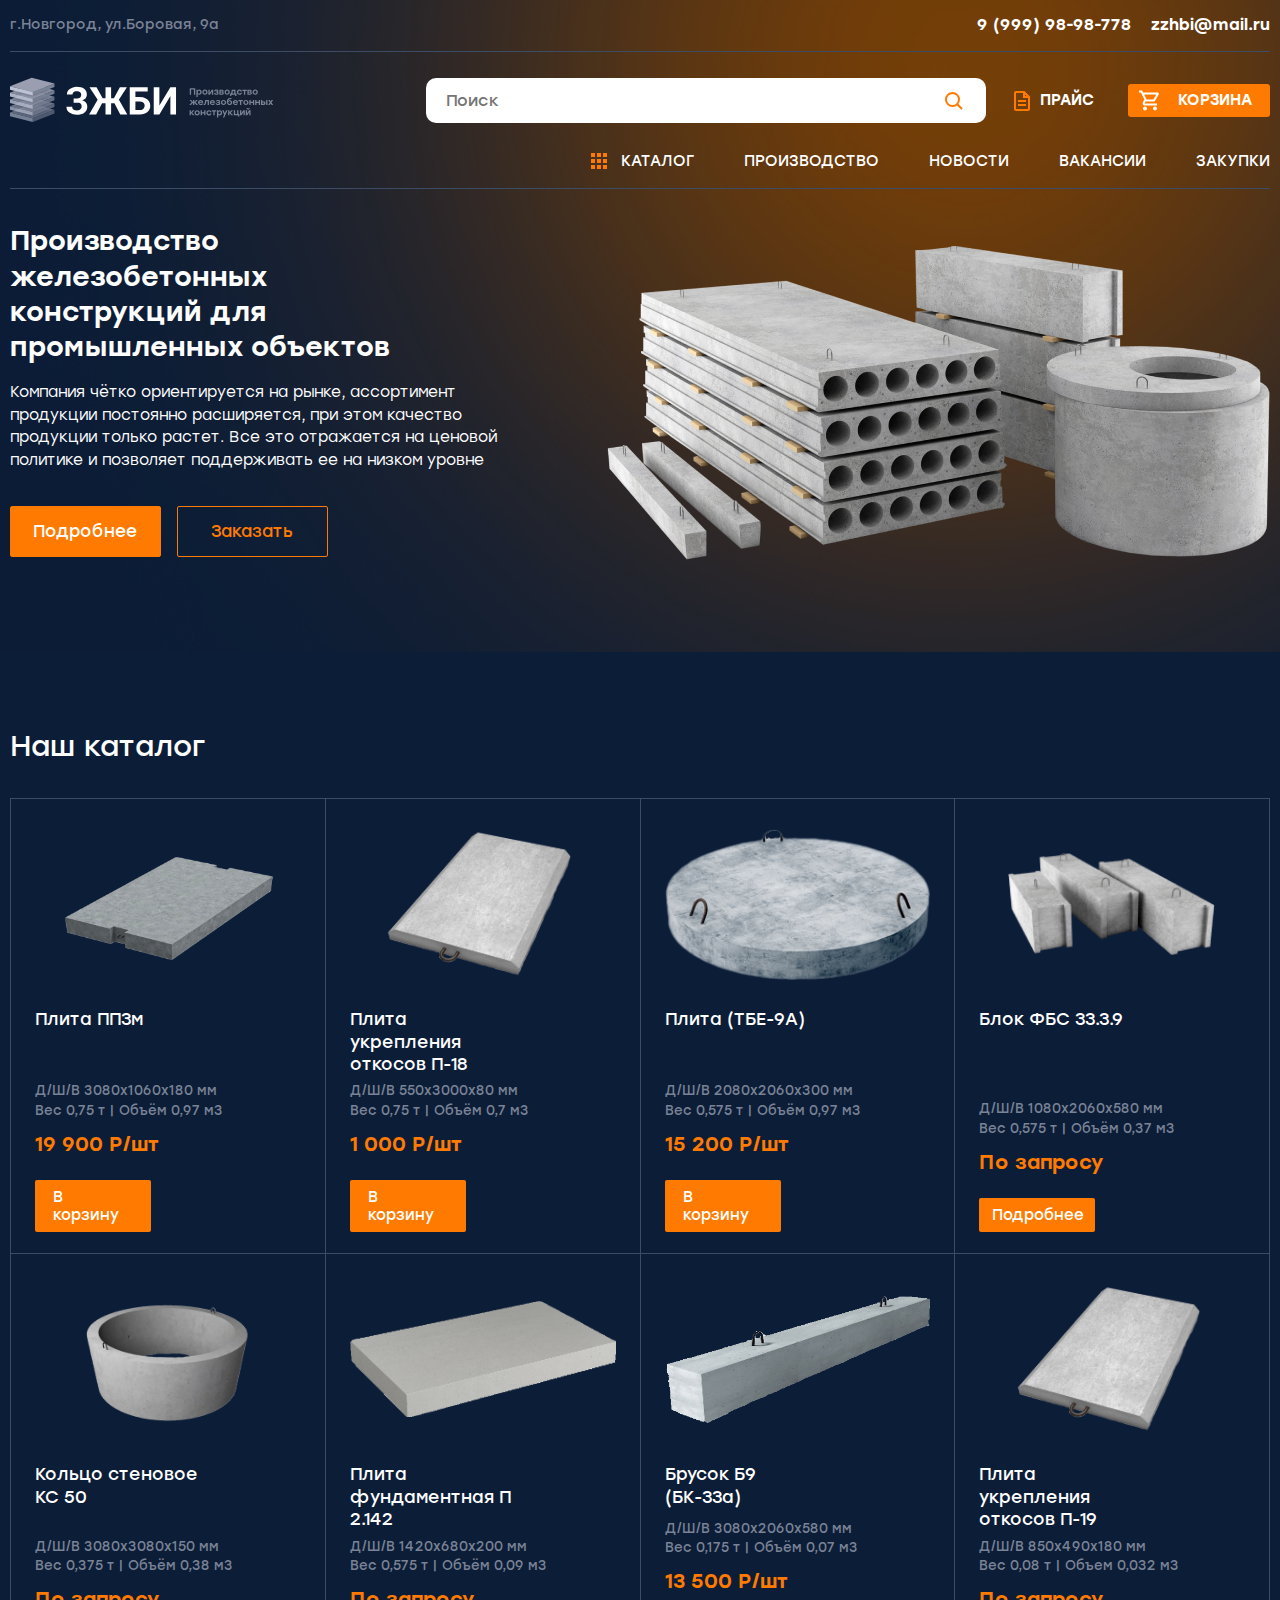
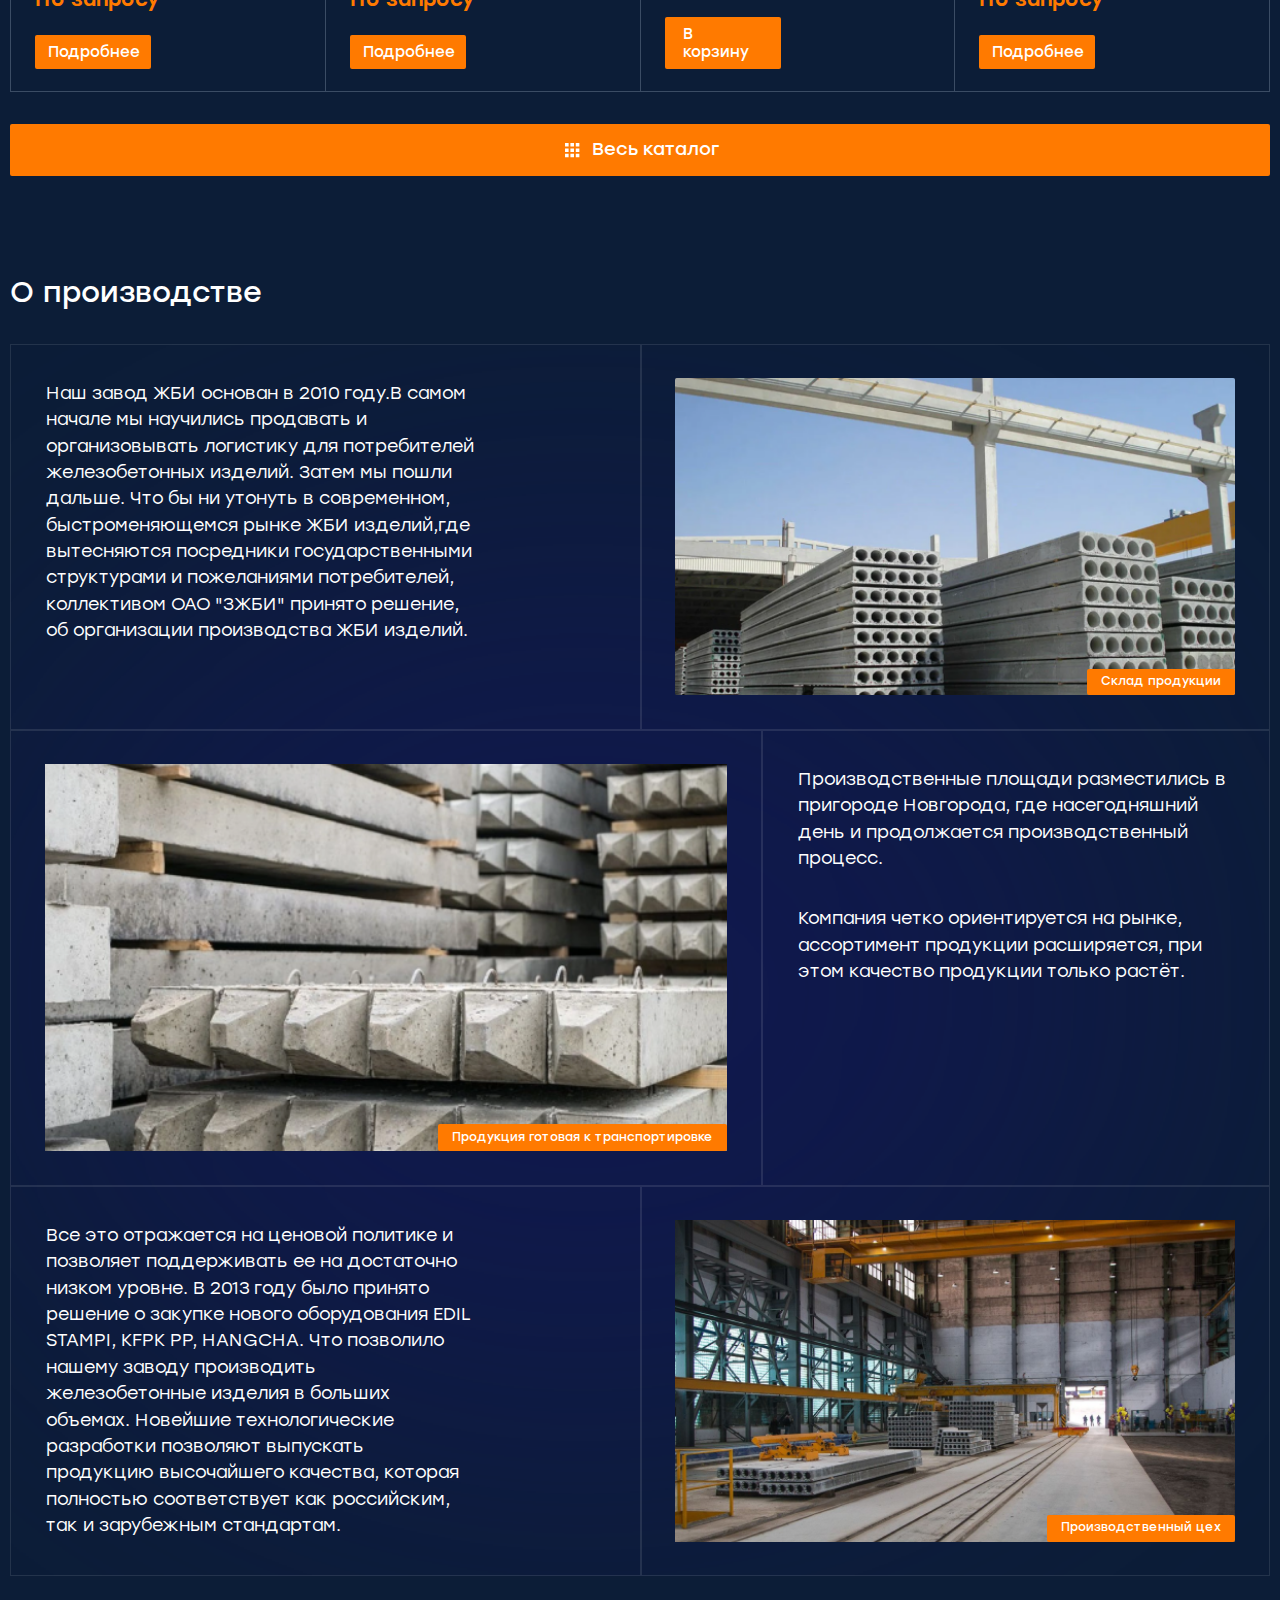
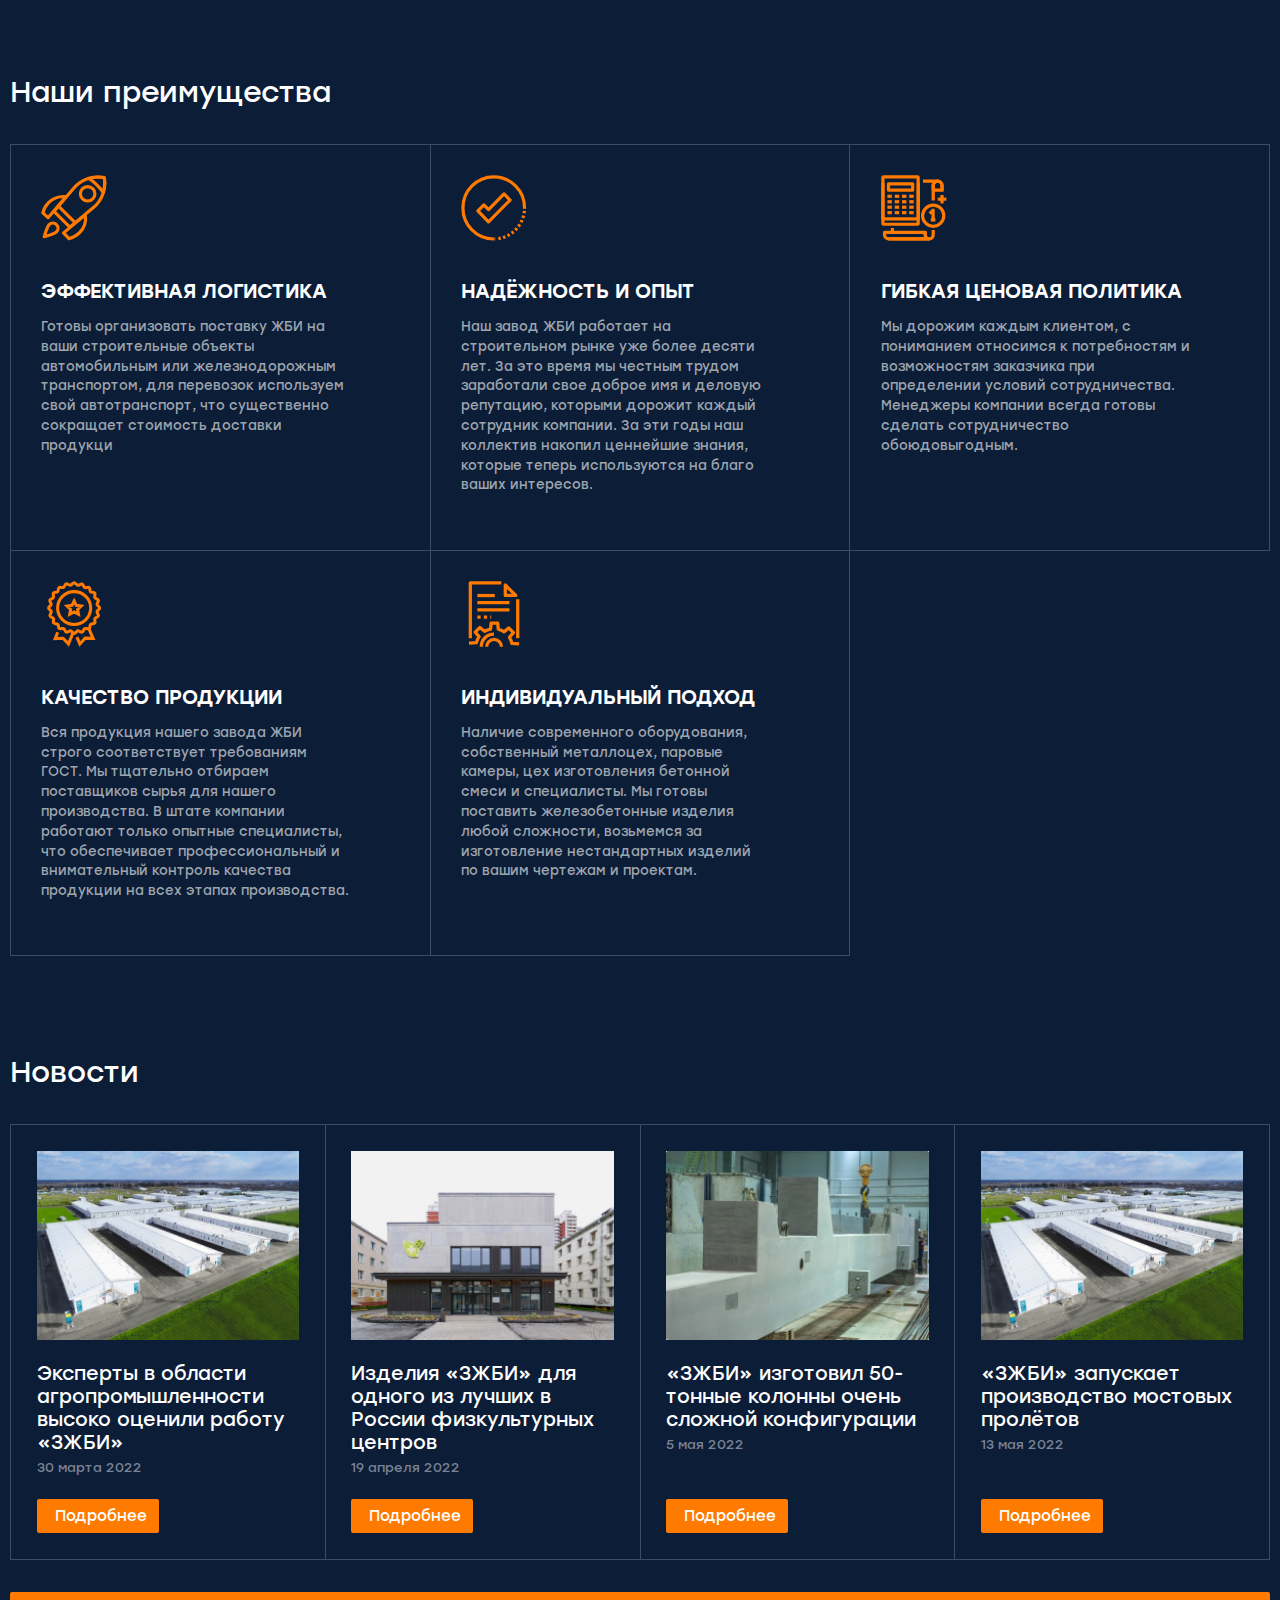
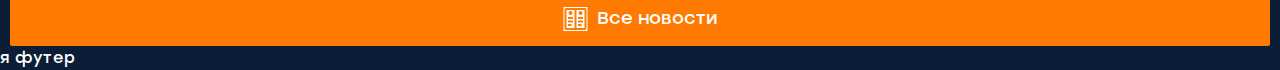
==== index.html @ 07fe4a81 "Add files via upload" ====
<!DOCTYPE html>
<html lang="ru">

<head>
   <meta charset="UTF-8">
   <meta http-equiv="X-UA-Compatible" content="IE=edge">
   <meta name="viewport" content="width=device-width, initial-scale=1.0">
   <title>ЗЖБИ</title>
   <link rel="stylesheet" href="css/style.min.css">
</head>

<body>


   <div class="wrapper">

      <header class="header">
         <div class="header__inner">
            <div class="header__page">
               <div class="container">
                  <div class="header__top">
                     <img class="logo__img-mobile" src="images/logo-mobile.svg" alt="логотип">
                     <p class="header__top-address">
                        г.Новгород, ул.Боровая, 9а
                     </p>
                     <div class="header__top-contacts">
                        <a class="top-contacts__phone" href="tel:99999898778">9 (999) 98-98-778</a>
                        <a class="top-contacts__phone-mobile" href="tel:99999898778">
                           <img class="mobile__phone-img" src="images/icons/phone.svg" alt="иконка мобильного телефона">
                        </a>
                        <a class="top-contacts__mail" href="mailto:zzhbi@mail.ru">zzhbi@mail.ru</a>
                        <a class="top-contacts__mail-mobile" href="mailto:zzhbi@mail.ru">
                           <img class="mobile__mail-img" src="images/icons/mail.svg" alt="иконка эл.почты">
                        </a>
                     </div>
                     <button type="button" class="icon-menu"><span></span></button>
                  </div>
                  <div class="header__body">
                     <div class="header__body-inner">
                        <img class="logo__img" src="images/logo.svg " alt="логотип" data-da=".header__top,1000,first">
                        <div class="header__body-search">
                           <div class="header__body-search-top">
                              <form class="search-header" action="#">
                                 <div class="search-header__box" data-da=".menu__list,500,first">
                                    <input class="search-header__input" type="text" placeholder="Поиск">
                                    <button class="search-header__button" type="submit">
                                       <img class="search-button__img" src="images/icons/search.svg" alt="иконка поиск">
                                    </button>
                                 </div>
                              </form>
                           </div>
                           <div class="header__body-search-bottom">
                              <a class="header__body-price" href="#" data-da=".menu__list,600,first">Прайс</a>
                              <a class="header__basket-btn" href="#" data-da=".menu__list,550,first">Корзина</a>
                           </div>
                        </div>
                     </div>
                  </div>
                  <div class="header__bottom">
                     <nav class="menu">
                        <ul class="menu__list" data-da=".header__top,700,last">
                           <li class="menu__item menu__item-catalog">
                              <img class="menu__link-img" src="images/icons/catalog.svg" alt="">
                              <a class="menu__link menu__link-catalog" href="#">
                                 Каталог
                              </a>
                           </li>
                           <li class="menu__item">
                              <a class="menu__link" href="#">Производство</a>
                           </li>
                           <li class="menu__item">
                              <a class="menu__link" href="#">Новости</a>
                           </li>
                           <li class="menu__item">
                              <a class="menu__link" href="#">Вакансии</a>
                           </li>
                           <li class="menu__item">
                              <a class="menu__link" href="#">Закупки</a>
                           </li>
                        </ul>
                     </nav>
                  </div>
               </div>
            </div>
            <div class="header__content">
               <div class="container">
                  <div class="header__content-inner">
                     <div class="content__block-info">
                        <h1 class="header__title">
                           Производство железобетонных конструкций для промышленных объектов
                        </h1>
                        <p class="header__title-text">
                           Компания чётко ориентируется на рынке, ассортимент продукции постоянно расширяется, при этом
                           качество продукции только растет. Все это отражается на ценовой политике и позволяет
                           поддерживать ее на низком уровне
                        </p>
                        <div class="title__buttons-box">
                           <div class="title__button">
                              <a class="title-button__link title-button__link-detailed" href="#">Подробнее</a>
                           </div>
                           <div class="title__button">
                              <a class="title-button__link title-button__link-book" href="#">Заказать</a>
                           </div>
                        </div>
                     </div>
                     <div class="content__block-images">
                        <img class="content__block-img" src="images/header-title-img.png" alt="изображение плит">
                     </div>
                  </div>
               </div>
            </div>
         </div>
      </header>


      <main class="main">

         <section class="catalog">
            <div class="container">
               <div class="catalog__inner">
                  <div class="section-title__block">
                     <h2 class="section-title ">
                        Наш каталог
                     </h2>
                  </div>
                  <div class="catalog__card-items">
                     <div class="catalog__item-card ">
                        <div class="catalog-card__item ">
                           <a class="catalog-card__picture" href="#">
                              <p class="catalog-card__hover-text">Посмотреть товар</p>
                              <img class="card__images" src="images/card-catalog/8.png" alt="изображение ">
                           </a>
                           <div class="catalog-card__body">
                              <a class="catalog-card__sale-wrapper" href="#">
                                 <h3 class="card__title" href="#">Плита ПП3м</h3>
                                 <div class="card__description">
                                    <div class="card__description-size">
                                       Д/Ш/В 3080х1060х180 мм
                                    </div>
                                    <span class="card__description-weight">Вес 0,75 т |</span>
                                    <span class="card__description-volume">Объём 0,97 м3</span>
                                    <p class="card__price">
                                       19 900 Р/шт
                                    </p>
                                    <p class="card__price-request">
                                       По запросу
                                    </p>
                                 </div>
                              </a>
                              <a class="card__btn" href="#">В корзину</a>
                              <a class="card__btn-request" href="#">Подробнее</a>
                           </div>
                        </div>
                     </div>
                     <div class="catalog__item-card ">
                        <div class="catalog-card__item   ">
                           <a class="catalog-card__picture" href="#">
                              <p class="catalog-card__hover-text">Посмотреть товар</p>
                              <img class="card__images" src="images/card-catalog/7.png" alt="изображение ">
                           </a>
                           <div class="catalog-card__body">
                              <a class="catalog-card__sale-wrapper" href="#">
                                 <h3 class="card__title" href="#">Плита укрепления откосов П-18</h3>
                                 <div class="card__description">
                                    <div class="card__description-size">
                                       Д/Ш/В 550х3000х80 мм
                                    </div>
                                    <span class="card__description-weight">Вес 0,75 т |</span>
                                    <span class="card__description-volume">Объём 0,7 м3</span>
                                    <p class="card__price">
                                       1 000 Р/шт
                                    </p>
                                    <p class="card__price-request">
                                       По запросу
                                    </p>
                                 </div>
                              </a>
                              <a class="card__btn" href="#">В корзину</a>
                              <a class="card__btn-request" href="#">Подробнее</a>
                           </div>
                        </div>
                     </div>
                     <div class="catalog__item-card ">
                        <div class="catalog-card__item ">
                           <a class="catalog-card__picture" href="#">
                              <p class="catalog-card__hover-text">Посмотреть товар</p>
                              <img class="card__images" src="images/card-catalog/6.png" alt="изображение ">
                           </a>
                           <div class="catalog-card__body">
                              <a class="catalog-card__sale-wrapper" href="#">
                                 <h3 class="card__title" href="#">Плита (ТБЕ-9А)</h3>

                                 <div class="card__description">
                                    <div class="card__description-size">
                                       Д/Ш/В 2080х2060х300 мм
                                    </div>
                                    <span class="card__description-weight">Вес 0,575 т |</span>
                                    <span class="card__description-volume">Объём 0,97 м3</span>
                                    <p class="card__price">
                                       15 200 Р/шт
                                    </p>
                                    <p class="card__price-request">
                                       По запросу
                                    </p>
                                 </div>
                              </a>
                              <a class="card__btn" href="#">В корзину</a>
                              <a class="card__btn-request" href="#">Подробнее</a>
                           </div>
                        </div>
                     </div>
                     <div class="catalog__item-card ">
                        <div class="catalog-card__item    card__price-not-available  ">
                           <a class="catalog-card__picture" href="#">
                              <p class="catalog-card__hover-text">Посмотреть товар</p>
                              <img class="card__images" src="images/card-catalog/5.png" alt="изображение ">
                           </a>
                           <div class="catalog-card__body">
                              <a class="catalog-card__sale-wrapper" href="#">
                                 <h3 class="card__title" href="#">Блок ФБС 33.3.9</h3>
                                 <div class="card__description">
                                    <div class="card__description-size">
                                       Д/Ш/В 1080х2060х580 мм
                                    </div>
                                    <span class="card__description-weight">Вес 0,575 т |</span>
                                    <span class="card__description-volume">Объём 0,37 м3</span>
                                    <p class="card__price">
                                       15 200 Р/шт
                                    </p>
                                    <p class="card__price-request">
                                       По запросу
                                    </p>
                                 </div>
                              </a>
                              <a class="card__btn" href="#">В корзину</a>
                              <a class="card__btn-request" href="#">Подробнее</a>
                           </div>
                        </div>
                     </div>
                     <div class="catalog__item-card">
                        <div class="catalog-card__item card__price-not-available ">
                           <a class="catalog-card__picture" href="#">
                              <p class="catalog-card__hover-text">Посмотреть товар</p>
                              <img class="card__images" src="images/card-catalog/4.png" alt="изображение ">
                           </a>
                           <div class="catalog-card__body">
                              <a class="catalog-card__sale-wrapper" href="#">
                                 <h3 class="card__title" href="#">Кольцо стеновое КС 50</h3>
                                 <div class="card__description">
                                    <div class="card__description-size">
                                       Д/Ш/В 3080х3080х150 мм
                                    </div>
                                    <span class="card__description-weight">Вес 0,375 т |</span>
                                    <span class="card__description-volume">Объём 0,38 м3</span>
                                    <p class="card__price">
                                       15 200 Р/шт
                                    </p>
                                    <p class="card__price-request">
                                       По запросу
                                    </p>
                                 </div>
                              </a>
                              <a class="card__btn" href="#">В корзину</a>
                              <a class="card__btn-request" href="#">Подробнее</a>
                           </div>
                        </div>
                     </div>
                     <div class="catalog__item-card ">
                        <div class="catalog-card__item    card__price-not-available  ">
                           <a class="catalog-card__picture" href="#">
                              <p class="catalog-card__hover-text">Посмотреть товар</p>
                              <img class="card__images" src="images/card-catalog/3.png" alt="изображение ">
                           </a>
                           <div class="catalog-card__body">
                              <a class="catalog-card__sale-wrapper" href="#">
                                 <h3 class="card__title" href="#">Плита фундаментная П 2.142</h3>
                                 <div class="card__description">
                                    <div class="card__description-size">
                                       Д/Ш/В 1420x680x200 мм
                                    </div>
                                    <span class="card__description-weight">Вес 0,575 т |</span>
                                    <span class="card__description-volume">Объём 0,09 м3</span>
                                    <p class="card__price">
                                       15 200 Р/шт
                                    </p>
                                    <p class="card__price-request">
                                       По запросу
                                    </p>
                                 </div>
                              </a>
                              <a class="card__btn" href="#">В корзину</a>
                              <a class="card__btn-request" href="#">Подробнее</a>
                           </div>
                        </div>
                     </div>
                     <div class="catalog__item-card ">
                        <div class="catalog-card__item ">
                           <a class="catalog-card__picture" href="#">
                              <p class="catalog-card__hover-text">Посмотреть товар</p>
                              <img class="card__images" src="images/card-catalog/2.png" alt="изображение ">
                           </a>
                           <div class="catalog-card__body">
                              <a class="catalog-card__sale-wrapper" href="#">
                                 <h3 class="card__title" href="#">Брусок Б9 (БК-33а)</h3>

                                 <div class="card__description">
                                    <div class="card__description-size">
                                       Д/Ш/В 3080х2060х580 мм
                                    </div>
                                    <span class="card__description-weight">Вес 0,175 т |</span>
                                    <span class="card__description-volume">Объём 0,07 м3</span>
                                    <p class="card__price">
                                       13 500 Р/шт
                                    </p>
                                    <p class="card__price-request">
                                       По запросу
                                    </p>
                                 </div>
                              </a>
                              <a class="card__btn" href="#">В корзину</a>
                              <a class="card__btn-request" href="#">Подробнее</a>
                           </div>
                        </div>
                     </div>
                     <div class="catalog__item-card ">
                        <div class="catalog-card__item    card__price-not-available  ">
                           <a class="catalog-card__picture" href="#">
                              <p class="catalog-card__hover-text">Посмотреть товар</p>
                              <img class="card__images" src="images/card-catalog/1.png" alt="изображение ">
                           </a>
                           <div class="catalog-card__body">
                              <a class="catalog-card__sale-wrapper" href="#">
                                 <h3 class="card__title" href="#">Плита укрепления откосов П-19</h3>
                                 <div class="card__description">
                                    <div class="card__description-size">
                                       Д/Ш/В 850x490x180 мм
                                    </div>
                                    <span class="card__description-weight">Вес 0,08 т |</span>
                                    <span class="card__description-volume">Объем 0,032 м3</span>
                                    <p class="card__price">
                                       15 200 Р/шт
                                    </p>
                                    <p class="card__price-request">
                                       По запросу
                                    </p>
                                 </div>
                              </a>
                              <a class="card__btn" href="#">В корзину</a>
                              <a class="card__btn-request" href="#">Подробнее</a>
                           </div>
                        </div>
                     </div>
                  </div>
                  <div class="large-button__block catalog-large-button__block">
                     <a class="large-button catalog__large-button " href="#">
                        <svg width="25" height="24" viewBox="0 0 25 24" fill="none" xmlns="http://www.w3.org/2000/svg">
                           <path
                              d="M5.5 5H7.5V7H5.5V5ZM5.5 11H7.5V13H5.5V11ZM5.5 17H7.5V19H5.5V17ZM11.5 5H13.5V7H11.5V5ZM11.5 11H13.5V13H11.5V11ZM11.5 17H13.5V19H11.5V17ZM17.5 5H19.5V7H17.5V5ZM17.5 11H19.5V13H17.5V11ZM17.5 17H19.5V19H17.5V17Z"
                              stroke="white" stroke-width="2" />
                        </svg>
                        Весь каталог
                     </a>
                  </div>
               </div>
            </div>
         </section>

         <section class="production">
            <div class="container">
               <div class="production__inner">
                  <div class="section-title__block">
                     <h2 class="section-title production-title">
                        О производстве
                     </h2>
                  </div>
                  <div class="production__body">
                     <div class="body-production__block">
                        <div class="block-text__inner ">
                           <p class="block-text">
                              Наш завод ЖБИ основан в 2010 году.В самом начале мы научились продавать и организовывать
                              логистику для потребителей железобетонных изделий. Затем мы пошли дальше. Что бы ни
                              утонуть в
                              современном, быстроменяющемся рынке ЖБИ изделий,где вытесняются посредники
                              государственными
                              структурами и пожеланиями потребителей, коллективом ОАО "ЗЖБИ" принято решение, об
                              организации производства ЖБИ изделий.
                           </p>
                        </div>
                        <div class="block-picture__inner">
                           <div class="production__block-picture">
                              <img class="production__block-img " src="images/production/1.png"
                                 alt="изображение завода">
                              <span class="production__description">Склад продукции</span>
                           </div>
                        </div>
                     </div>
                     <div class="body-production__block body-production__block-wide">
                        <div class="block-picture__inner block-picture__inner-wide">
                           <div class="production__block-picture">
                              <img class="production__block-img " src="images/production/2.png"
                                 alt="изображение завода">
                              <span class="production__description">Продукция готовая к транспортировке </span>
                           </div>
                        </div>
                        <div class="block-text__inner block-text__inner-wide">
                           <p class="block-text block-text__wide">
                              Производственные площади разместились в пригороде Новгорода, где насегодняшний день и
                              продолжается производственный процесс.
                           </p>
                           <p class="block-text">
                              Компания четко ориентируется на рынке, ассортимент продукции расширяется, при этом
                              качество продукции только растёт.
                           </p>
                        </div>
                     </div>
                     <div class="body-production__block">
                        <div class="block-text__inner ">
                           <p class="block-text">
                              Все это отражается на ценовой политике и позволяет поддерживать ее на достаточно низком
                              уровне. В 2013 году было принято решение о закупке нового оборудования EDIL STAMPI, KFPK
                              PP, HANGCHA. Что позволило нашему заводу производить железобетонные изделия в больших
                              объемах. Новейшие технологические разработки позволяют выпускать продукцию высочайшего
                              качества, которая полностью соответствует как российским, так и зарубежным стандартам.
                           </p>
                        </div>
                        <div class="block-picture__inner">
                           <div class="production__block-picture">
                              <img class="production__block-img " src="images/production/3.png"
                                 alt="изображение завода">
                              <span class="production__description">Производственный цех</span>
                           </div>
                        </div>
                     </div>
                  </div>
               </div>
            </div>

         </section>

         <section class="benefits">
            <div class="container">
               <div class="benefits__inner">
                  <div class="section-title__block">
                     <h2 class="section-title benefits-title">
                        Наши преимущества
                     </h2>
                  </div>
                  <div class="benefits__items">
                     <div class="benefits__item">
                        <div class="benefits__pictures">
                           <svg width="83" height="82" viewBox="0 0 83 82" fill="none"
                              xmlns="http://www.w3.org/2000/svg">
                              <path
                                 d="M31.3401 26.9076C23.5862 26.1076 15.4632 28.5691 9.55547 34.4768C5.80162 38.1076 3.46316 42.5999 2.35547 47.2768C4.50931 49.246 6.7247 51.2768 8.87855 53.3076L31.3401 26.9076Z"
                                 fill="none" stroke="#FF7A00" stroke-width="4" stroke-linejoin="round" />
                              <path
                                 d="M55.6473 49.7998L28.3242 72.3844C30.6627 74.7844 32.9396 77.1844 35.155 79.5844C39.8934 78.5383 44.4473 76.1998 48.1396 72.5075C54.4165 66.3536 56.9396 57.8613 55.6473 49.7998Z"
                                 fill="none" stroke="#FF7A00" stroke-width="4" stroke-linejoin="round" />
                              <path
                                 d="M16.2617 45.4921L36.2002 65.1844L65.4925 40.9383C77.1233 31.3383 81.9233 16.6306 79.4002 2.9075C65.431 0.384423 50.6002 5.12288 40.8156 16.569L16.2617 45.4921Z"
                                 fill="none" stroke="#FF7A00" stroke-width="4" stroke-linejoin="round" />
                              <path
                                 d="M19.3999 71.0923C16.8769 73.6153 4.07687 77.1846 4.07687 77.1846C3.89225 77.3692 7.6461 64.5692 10.2307 62.0461C12.7538 59.523 16.8769 59.523 19.4615 62.0461C21.923 64.5692 21.923 68.6307 19.3999 71.0923Z"
                                 fill="none" stroke="#FF7A00" stroke-width="4" stroke-linejoin="round" />
                              <path
                                 d="M70.1108 12.0769C73.2493 15.1538 75.957 18.4154 78.2954 21.8C80.1416 15.7077 80.5723 9.18459 79.4031 2.90767C73.0031 1.73844 66.4185 2.10767 60.2031 3.95382C63.6493 6.29229 66.9724 8.99998 70.1108 12.0769Z"
                                 fill="none" stroke="#FF7A00" stroke-width="4" stroke-linejoin="round" />
                              <path
                                 d="M65.0648 29.7384C61.4956 33.2461 55.711 33.2461 52.1418 29.7384C48.5725 26.2307 48.5725 20.5076 52.1418 16.9384C55.711 13.4307 61.4956 13.4307 65.0648 16.9384C68.6341 20.5076 68.6341 26.2307 65.0648 29.7384Z"
                                 fill="none" stroke="#FF7A00" stroke-width="4" stroke-linejoin="round" />
                              <path d="M21.2461 38.292L43.523 60.2612" stroke="#FF7A00" stroke-width="4"
                                 stroke-linejoin="round" />
                           </svg>
                        </div>
                        <div class="benefits__item-title">
                           Эффективная ЛОГИСТИКА
                        </div>
                        <div class="benefits__item-text">
                           Готовы организовать поставку ЖБИ на ваши строительные объекты автомобильным или
                           железнодорожным транспортом, для перевозок используем свой автотранспорт, что существенно
                           сокращает стоимость доставки продукци
                        </div>
                     </div>
                     <div class="benefits__item">
                        <div class="benefits__pictures">
                           <svg width="82" height="82" viewBox="0 0 82 82" fill="none"
                              xmlns="http://www.w3.org/2000/svg">
                              <path
                                 d="M40.6334 79.7807C19.4139 79.7807 2.21875 62.4027 2.21875 41.0002C2.21875 19.5978 19.4139 2.21973 40.6334 2.21973C61.8529 2.21973 79.048 19.5978 79.048 41.0002"
                                 stroke="#FF7A00" stroke-width="4" stroke-linejoin="round" />
                              <path d="M79.0469 41C79.0469 41.4268 79.0469 41.7927 79.0469 42.2195" stroke="#FF7A00"
                                 stroke-width="4" stroke-linejoin="round" />
                              <path d="M78.8645 44.7197C77.0962 63.5612 61.9133 78.4392 43.1328 79.6588"
                                 stroke="#FF7A00" stroke-width="4" stroke-linejoin="round" stroke-dasharray="3 3" />
                              <path d="M41.8523 79.7803C41.4255 79.7803 41.0596 79.7803 40.6328 79.7803"
                                 stroke="#FF7A00" stroke-width="4" stroke-linejoin="round" />
                              <path
                                 d="M61.0009 31.183L53.5009 23.6221L34.1716 43.1343L28.3789 37.2806L20.8789 44.8416L34.1106 58.3782L61.0009 31.183Z"
                                 stroke="#FF7A00" stroke-width="4" stroke-linejoin="round" />
                           </svg>
                        </div>
                        <div class="benefits__item-title">
                           НАДЁЖНОСТЬ И ОПЫТ
                        </div>
                        <div class="benefits__item-text">
                           Наш завод ЖБИ работает на строительном рынке уже более десяти лет. За это время мы честным
                           трудом заработали свое доброе имя и деловую репутацию, которыми дорожит каждый сотрудник
                           компании. За эти годы наш коллектив накопил ценнейшие знания, которые теперь используются на
                           благо ваших интересов.
                        </div>
                     </div>
                     <div class="benefits__item">
                        <div class="benefits__pictures">
                           <svg width="82" height="82" viewBox="0 0 82 82" fill="none"
                              xmlns="http://www.w3.org/2000/svg">
                              <path
                                 d="M64.9375 18.8455V12.9378C64.9375 9.92246 67.399 7.52246 70.4144 7.52246C73.4298 7.52246 75.8913 9.92246 75.8913 12.9378V18.8455H64.9375Z"
                                 stroke="#FF7A00" stroke-width="4" stroke-linejoin="round" />
                              <path
                                 d="M52.0742 7.52246C53.5511 7.52246 67.3358 7.52246 69.7358 7.52246C67.0281 7.83015 64.9358 10.1071 64.9358 12.8763V31.8301"
                                 stroke="#FF7A00" stroke-width="4" stroke-linejoin="round" />
                              <path d="M14 70.3908L14 70.9995L14 65.9995" stroke="#FF7A00" stroke-width="4"
                                 stroke-linejoin="round" />
                              <path
                                 d="M64.9374 68.6299V73.4914V74.4145C64.9374 77.1837 62.8451 79.4607 60.1374 79.7683C58.6605 79.7683 11.8297 79.7683 9.42969 79.7683"
                                 stroke="#FF7A00" stroke-width="4" stroke-linejoin="round" />
                              <path
                                 d="M54.9069 71.6455V74.3532C54.9069 77.1224 56.9992 79.3994 59.7069 79.707C57.3069 79.707 10.4761 79.707 8.99922 79.707C6.29153 79.3994 4.19922 77.1224 4.19922 74.3532V71.6455H54.9069Z"
                                 stroke="#FF7A00" stroke-width="4" stroke-linejoin="round" />
                              <path
                                 d="M64.9375 12.9378C64.9375 9.92246 67.399 7.52246 70.4144 7.52246C73.4298 7.52246 75.8913 9.92246 75.8913 12.9378V20.5071"
                                 stroke="#FF7A00" stroke-width="4" stroke-linejoin="round" />
                              <path d="M54.9062 69.9839V74.3531C54.9062 77.1224 57.3678 79.707 60.0139 79.707"
                                 stroke="#FF7A00" stroke-width="4" stroke-linejoin="round" />
                              <path
                                 d="M46.2305 60.7535C46.2305 61.1228 45.9228 61.4305 45.5535 61.4305H2.90739C2.53816 61.4305 2.23047 61.1228 2.23047 60.7535V2.90739C2.23047 2.53816 2.53816 2.23047 2.90739 2.23047H45.492C45.8612 2.23047 46.1689 2.53816 46.1689 2.90739V60.7535H46.2305Z"
                                 stroke="#FF7A00" stroke-width="4" stroke-linejoin="round" />
                              <path
                                 d="M46.2305 9.98438V54.1075C46.2305 54.4767 45.9228 54.7844 45.5535 54.7844H2.90739C2.53816 54.7844 2.23047 54.4767 2.23047 54.1075V9.98438"
                                 stroke="#FF7A00" stroke-width="4" stroke-linejoin="round" />
                              <path d="M39.3365 11.1533H9.12109V18.7841H39.3365V11.1533Z" stroke="#FF7A00"
                                 stroke-width="4" stroke-linejoin="round" />
                              <path d="M7.83203 26.5381H13.3705" stroke="#FF7A00" stroke-width="4"
                                 stroke-linejoin="round" />
                              <path d="M16.9414 26.5381H22.4799" stroke="#FF7A00" stroke-width="4"
                                 stroke-linejoin="round" />
                              <path d="M25.9844 26.5381H31.5228" stroke="#FF7A00" stroke-width="4"
                                 stroke-linejoin="round" />
                              <path d="M35.0312 26.5381H40.5697" stroke="#FF7A00" stroke-width="4"
                                 stroke-linejoin="round" />
                              <path d="M7.83203 33.3691H13.3705" stroke="#FF7A00" stroke-width="4"
                                 stroke-linejoin="round" />
                              <path d="M16.9414 33.3691H22.4799" stroke="#FF7A00" stroke-width="4"
                                 stroke-linejoin="round" />
                              <path d="M25.9844 33.3691H31.5228" stroke="#FF7A00" stroke-width="4"
                                 stroke-linejoin="round" />
                              <path d="M35.0312 33.3691H40.5697" stroke="#FF7A00" stroke-width="4"
                                 stroke-linejoin="round" />
                              <path d="M7.83203 40.1382H13.3705" stroke="#FF7A00" stroke-width="4"
                                 stroke-linejoin="round" />
                              <path d="M16.9414 40.1382H22.4799" stroke="#FF7A00" stroke-width="4"
                                 stroke-linejoin="round" />
                              <path d="M25.9844 40.1382H31.5228" stroke="#FF7A00" stroke-width="4"
                                 stroke-linejoin="round" />
                              <path d="M35.0312 40.1382H40.5697" stroke="#FF7A00" stroke-width="4"
                                 stroke-linejoin="round" />
                              <path d="M7.83203 46.9688H13.3705" stroke="#FF7A00" stroke-width="4"
                                 stroke-linejoin="round" />
                              <path d="M16.9414 46.9688H22.4799" stroke="#FF7A00" stroke-width="4"
                                 stroke-linejoin="round" />
                              <path d="M25.9844 46.9688H31.5228" stroke="#FF7A00" stroke-width="4"
                                 stroke-linejoin="round" />
                              <path d="M35.0312 46.9688H40.5697" stroke="#FF7A00" stroke-width="4"
                                 stroke-linejoin="round" />
                              <path
                                 d="M78.1061 50.7845C78.1061 58.046 72.1984 63.9537 64.8753 63.9537C57.5522 63.9537 51.6445 58.046 51.6445 50.7845C51.6445 43.5229 57.5522 37.6152 64.8753 37.6152C72.1368 37.5537 78.1061 43.4614 78.1061 50.7845Z"
                                 stroke="#FF7A00" stroke-width="4" stroke-linejoin="round" />
                              <path d="M64.8135 56.0772V43.8926L60.6289 48.2618" stroke="#FF7A00" stroke-width="4"
                                 stroke-linejoin="round" />
                              <path d="M61.9219 56.0156H67.645" stroke="#FF7A00" stroke-width="4"
                                 stroke-linejoin="round" />
                              <path d="M75.8906 24.877V35.4616" stroke="#FF7A00" stroke-width="4"
                                 stroke-linejoin="round" />
                              <path d="M81.2438 30.1689H70.5977" stroke="#FF7A00" stroke-width="4"
                                 stroke-linejoin="round" />
                           </svg>
                        </div>
                        <div class="benefits__item-title">
                           гибкая ценовая политика
                        </div>
                        <div class="benefits__item-text">
                           Мы дорожим каждым клиентом, с пониманием относимся к потребностям и возможностям заказчика
                           при определении условий сотрудничества. Менеджеры компании всегда готовы сделать
                           сотрудничество обоюдовыгодным.
                        </div>
                     </div>
                     <div class="benefits__item">
                        <div class="benefits__pictures">
                           <svg width="71" height="86" viewBox="0 0 71 86" fill="none"
                              xmlns="http://www.w3.org/2000/svg">
                              <path d="M55.0249 62.4971L60.4334 74.9882L50.0671 74.6663L43.1132 82.2639L39.25 73.4429"
                                 stroke="#FF7A00" stroke-width="4" />
                              <path d="M34.0992 67.9054L28.24 82.2637L21.1574 74.7948L10.8555 75.3099L14.1392 67.0684"
                                 stroke="#FF7A00" stroke-width="4" />
                              <path
                                 d="M69 35.3255C69 36.9996 65.9094 38.4161 65.6519 40.0258C65.3943 41.6998 67.9054 43.9534 67.3903 45.5631C66.8752 47.1727 63.4627 47.5591 62.7544 49.04C61.9818 50.5209 63.6559 53.4827 62.6901 54.8348C61.7243 56.1869 58.3761 55.5431 57.1528 56.702C55.9938 57.861 56.6377 61.2092 55.2855 62.175C53.9334 63.1408 50.9716 61.5311 49.4907 62.2393C48.0098 63.012 47.6235 66.3601 46.0138 66.8752C44.4685 67.3903 42.1505 64.9436 40.4765 65.2012C38.8668 65.4587 37.3859 68.4849 35.7118 68.4849C34.0377 68.4849 32.5568 65.3943 30.9472 65.2012C29.2731 64.9436 26.9552 67.3903 25.4099 66.8752C23.8002 66.3601 23.4139 63.012 21.933 62.2393C20.452 61.4667 17.4902 63.1408 16.1381 62.175C14.786 61.2092 15.4298 57.861 14.2709 56.702C13.1119 55.5431 9.76377 56.1869 8.73358 54.8348C7.76777 53.4827 9.37745 50.5209 8.66919 49.04C7.89654 47.5591 4.54841 47.1727 4.03331 45.5631C3.51821 44.0178 6.02931 41.6998 5.77177 40.0258C5.32105 38.4161 2.23047 36.9996 2.23047 35.3255C2.23047 33.6514 5.32105 32.2349 5.5786 30.6252C5.83615 28.9512 3.32505 26.6976 3.84015 25.0879C4.35525 23.4782 7.76777 23.0919 8.47603 21.611C9.24867 20.1301 7.57461 17.1683 8.54042 15.8162C9.50622 14.464 12.8544 15.1079 14.0777 13.9489C15.2367 12.79 14.5928 9.44184 15.9449 8.47603C17.2971 7.51022 20.2589 9.1199 21.7398 8.41164C23.2207 7.63899 23.607 4.29086 25.2167 3.77576C26.762 3.26066 29.0799 5.70738 30.754 5.44983C32.4925 5.32105 33.909 2.23047 35.6474 2.23047C37.3215 2.23047 38.8024 5.32105 40.4121 5.51422C42.0862 5.77177 44.4041 3.32505 45.9494 3.84015C47.5591 4.35525 47.9454 7.70338 49.4263 8.47603C50.9072 9.24867 53.869 7.57461 55.2211 8.54042C56.5733 9.50622 55.9294 12.8544 57.0884 14.0133C58.2473 15.1723 61.5955 14.5284 62.6257 15.8806C63.5915 17.2327 61.9818 20.1945 62.6901 21.6754C63.4627 23.1563 66.8108 23.5426 67.3259 25.1523C67.841 26.6976 65.3299 29.0155 65.5875 30.6896C65.9094 32.2349 69 33.6514 69 35.3255Z"
                                 stroke="#FF7A00" stroke-width="4" />
                              <path
                                 d="M57.2799 35.3257C57.2799 47.173 47.6218 56.7666 35.6458 56.7666C23.6698 56.7666 14.0117 47.173 14.0117 35.3257C14.0117 23.4785 23.6698 13.8848 35.6458 13.8848C47.5575 13.8848 57.2799 23.4785 57.2799 35.3257Z"
                                 stroke="#FF7A00" stroke-width="4" />
                              <path
                                 d="M35.6449 26.1826L38.4779 31.8487L44.8522 32.8145L40.2164 37.2572L41.3109 43.5028L35.6449 40.541L29.9144 43.5028L31.009 37.2572L26.4375 32.8145L32.8118 31.8487L35.6449 26.1826Z"
                                 stroke="#FF7A00" stroke-width="4" />
                           </svg>
                        </div>
                        <div class="benefits__item-title">
                           КАЧЕСТВО ПРОДУКЦИИ
                        </div>
                        <div class="benefits__item-text">
                           Вся продукция нашего завода ЖБИ строго соответствует требованиям ГОСТ. Мы тщательно отбираем
                           поставщиков сырья для нашего производства. В штате компании работают только опытные
                           специалисты, что обеспечивает профессиональный и внимательный контроль качества продукции на
                           всех этапах производства.
                        </div>
                     </div>
                     <div class="benefits__item">
                        <div class="benefits__pictures">
                           <svg width="64" height="81" viewBox="0 0 64 81" fill="none"
                              xmlns="http://www.w3.org/2000/svg">
                              <path
                                 d="M62.9096 77.4306L53.925 76.8152C53.4327 74.1075 52.4481 71.6459 51.0327 69.369L55.8942 63.6459L50.1096 57.8613L44.5096 62.5998C42.2942 61.1229 39.8327 60.0152 37.1865 59.3998L36.5712 51.8921H28.3865L27.7712 59.1536C25.0635 59.6459 22.6019 60.6306 20.325 62.0459L14.6019 57.1844L8.81731 62.969L13.5558 68.569C12.0788 70.7229 10.9712 73.1844 10.3558 75.8306L1.125 76.4459"
                                 stroke="#FF7A00" stroke-width="4" stroke-linejoin="round" />
                              <path d="M16.2617 80.9999C16.2617 72.323 23.2771 65.3076 31.954 65.3076" stroke="#FF7A00"
                                 stroke-width="4" stroke-linejoin="round" />
                              <path
                                 d="M22.9102 80.9998C22.9102 75.9536 26.9717 71.8921 32.0179 71.8921C37.064 71.8921 41.1255 75.9536 41.1255 80.9998"
                                 stroke="#FF7A00" stroke-width="4" stroke-linejoin="round" />
                              <path d="M61.1836 70.415V40.1381V22.4766" stroke="#FF7A00" stroke-width="4"
                                 stroke-linejoin="round" />
                              <path d="M40.939 2.23047H2.78516V19.3997V40.1382V70.4151" stroke="#FF7A00"
                                 stroke-width="4" stroke-linejoin="round" />
                              <path d="M45.8633 17.8H58.7864L45.8633 4.93848V17.8Z" stroke="#FF7A00" stroke-width="4"
                                 stroke-linejoin="round" />
                              <path d="M11.4648 17.9229H32.9418" stroke="#FF7A00" stroke-width="4"
                                 stroke-linejoin="round" />
                              <path d="M11.4648 44.4458H28.511" stroke="#FF7A00" stroke-width="4"
                                 stroke-linejoin="round" stroke-dasharray="4 4" />
                              <path d="M11.4648 26.7842H50.9725" stroke="#FF7A00" stroke-width="4"
                                 stroke-linejoin="round" />
                              <path d="M11.4648 35.6455H50.9725" stroke="#FF7A00" stroke-width="4"
                                 stroke-linejoin="round" />
                           </svg>
                        </div>
                        <div class="benefits__item-title">
                           ИНДИВИДУАЛЬНЫЙ подход
                        </div>
                        <div class="benefits__item-text">
                           Наличие современного оборудования, собственный металлоцех, паровые камеры, цех изготовления
                           бетонной смеси и специалисты. Мы готовы поставить железобетонные изделия любой сложности,
                           возьмемся за изготовление нестандартных изделий по вашим чертежам и проектам.
                        </div>
                     </div>
                  </div>
               </div>
            </div>
         </section>

         <section class="news">
            <div class="container">

               <div class="section-title__block">
                  <h2 class="section-title ">
                     Новости
                  </h2>
               </div>
               <div class="news__inner">
                  <div class="news__items mobile-overflow ">
                     <div class="news__item">
                        <div class="news__picture">
                           <img class="news__images" src="images/news/1.jpg" alt="изображение завода с высоты">
                        </div>
                        <div class="news__info">
                           <p class="news__text">
                              Эксперты в области агропромышленности высоко оценили работу «ЗЖБИ»
                           </p>
                           <p class="news__date">30 марта 2022</p>
                        </div>
                        <a class="news__btn" href="#">Подробнее</a>
                     </div>
                     <div class="news__item">
                        <div class="news__picture">
                           <img class="news__images" src="images/news/2.jpg" alt="изображение завода с высоты">
                        </div>
                        <div class="news__info">
                           <p class="news__text">
                              Изделия «ЗЖБИ» для одного из лучших в России физкультурных центров
                           </p>
                           <p class="news__date">19 апреля 2022</p>
                        </div>
                        <a class="news__btn" href="#">Подробнее</a>
                     </div>
                     <div class="news__item">
                        <div class="news__picture">
                           <img class="news__images" src="images/news/3.jpg" alt="изображение завода с высоты">
                        </div>
                        <div class="news__info">
                           <p class="news__text">
                              «ЗЖБИ» изготовил 50-тонные колонны очень сложной конфигурации
                           </p>
                           <p class="news__date">5 мая 2022</p>
                        </div>
                        <a class="news__btn" href="#">Подробнее</a>
                     </div>
                     <div class="news__item">
                        <div class="news__picture">
                           <img class="news__images" src="images/news/1.jpg" alt="изображение завода с высоты">
                        </div>
                        <div class="news__info">
                           <p class="news__text">
                              «ЗЖБИ» запускает производство мостовых пролётов
                           </p>
                           <p class="news__date">13 мая 2022</p>
                        </div>
                        <a class="news__btn" href="#">Подробнее</a>
                     </div>
                  </div>
               </div>
               <div class="large-button__block news-large-button__block">
                  <a class="large-button news__large-button " href="#">
                     <svg width="25" height="24" viewBox="0 0 25 24" fill="none" xmlns="http://www.w3.org/2000/svg">
                        <rect width="24" height="24" transform="translate(0.5)" fill="white" />
                        <path
                           d="M12.5 22H21.5C22.0523 22 22.5 21.5523 22.5 21V3C22.5 2.44772 22.0523 2 21.5 2H12.5M12.5 22H3.5C2.94772 22 2.5 21.5523 2.5 21V3C2.5 2.44772 2.94772 2 3.5 2H12.5M12.5 22V2M15 11H20M15 14.5H20M15 18H18.5M5 11H10M5 14.5H10M5 18H8.5M18.5 6C18.5 6.55228 18.0523 7 17.5 7C16.9477 7 16.5 6.55228 16.5 6C16.5 5.44772 16.9477 5 17.5 5C18.0523 5 18.5 5.44772 18.5 6ZM8.5 6C8.5 6.55228 8.05228 7 7.5 7C6.94772 7 6.5 6.55228 6.5 6C6.5 5.44772 6.94772 5 7.5 5C8.05228 5 8.5 5.44772 8.5 6Z"
                           stroke="#FF7A00" stroke-width="2" />
                     </svg>
                     Все новости
                  </a>
               </div>
            </div>
         </section>




      </main>


      <footer class="footer">я футер</footer>









   </div>










   <script src="https://ajax.googleapis.com/ajax/libs/jquery/3.4.1/jquery.min.js"></script>
   <script src="js/main.min.js"></script>
</body>

</html>
---- css/style.min.css ----
html{-webkit-box-sizing:border-box;box-sizing:border-box;height:100%}*,*::after,*::before{-webkit-box-sizing:inherit;box-sizing:inherit}ul[class],ol[class]{padding:0}body,h1,h2,h3,h4,h5,h6,p,ul[class],ol[class],li,figure,figcaption,blockquote,dl,dd{margin:0}ul[class]{list-style:none}img{max-width:100%;display:block}input,button,textarea,select{font:inherit}a{text-decoration:none}@font-face{font-family:'Stolzl';src:url("../fonts/Stolzl-Light.eot");src:local("Stolzl Light"),local("Stolzl-Light"),url("../fonts/Stolzl-Light.eot?#iefix") format("embedded-opentype"),url("../fonts/Stolzl-Light.woff2") format("woff2"),url("../fonts/Stolzl-Light.woff") format("woff"),url("../fonts/Stolzl-Light.ttf") format("truetype");font-weight:300;font-style:normal}@font-face{font-family:'Stolzl';src:url("../fonts/Stolzl-Thin.eot");src:local("Stolzl Thin"),local("Stolzl-Thin"),url("../fonts/Stolzl-Thin.eot?#iefix") format("embedded-opentype"),url("../fonts/Stolzl-Thin.woff2") format("woff2"),url("../fonts/Stolzl-Thin.woff") format("woff"),url("../fonts/Stolzl-Thin.ttf") format("truetype");font-weight:100;font-style:normal}@font-face{font-family:'Stolzl Book';src:url("../fonts/Stolzl-Book.eot");src:local("Stolzl Book"),local("Stolzl-Book"),url("../fonts/Stolzl-Book.eot?#iefix") format("embedded-opentype"),url("../fonts/Stolzl-Book.woff2") format("woff2"),url("../fonts/Stolzl-Book.woff") format("woff"),url("../fonts/Stolzl-Book.ttf") format("truetype");font-weight:normal;font-style:normal}@font-face{font-family:'Stolzl';src:url("../fonts/Stolzl-Regular.eot");src:local("Stolzl Regular"),local("Stolzl-Regular"),url("../fonts/Stolzl-Regular.eot?#iefix") format("embedded-opentype"),url("../fonts/Stolzl-Regular.woff2") format("woff2"),url("../fonts/Stolzl-Regular.woff") format("woff"),url("../fonts/Stolzl-Regular.ttf") format("truetype");font-weight:normal;font-style:normal}@font-face{font-family:'Stolzl';src:url("../fonts/Stolzl-Bold.eot");src:local("Stolzl Bold"),local("Stolzl-Bold"),url("../fonts/Stolzl-Bold.eot?#iefix") format("embedded-opentype"),url("../fonts/Stolzl-Bold.woff2") format("woff2"),url("../fonts/Stolzl-Bold.woff") format("woff"),url("../fonts/Stolzl-Bold.ttf") format("truetype");font-weight:bold;font-style:normal}@font-face{font-family:'Stolzl';src:url("../fonts/Stolzl-Medium.eot");src:local("Stolzl Medium"),local("Stolzl-Medium"),url("../fonts/Stolzl-Medium.eot?#iefix") format("embedded-opentype"),url("../fonts/Stolzl-Medium.woff2") format("woff2"),url("../fonts/Stolzl-Medium.woff") format("woff"),url("../fonts/Stolzl-Medium.ttf") format("truetype");font-weight:500;font-style:normal}.slick-slider{position:relative;display:block;-webkit-box-sizing:border-box;box-sizing:border-box;-webkit-touch-callout:none;-webkit-user-select:none;-moz-user-select:none;-ms-user-select:none;user-select:none;-ms-touch-action:pan-y;touch-action:pan-y;-webkit-tap-highlight-color:transparent}.slick-list{position:relative;overflow:hidden;display:block;margin:0;padding:0}.slick-list:focus{outline:none}.slick-list.dragging{cursor:pointer;cursor:hand}.slick-slider .slick-track,.slick-slider .slick-list{-webkit-transform:translate3d(0, 0, 0);-ms-transform:translate3d(0, 0, 0);transform:translate3d(0, 0, 0)}.slick-track{position:relative;left:0;top:0;display:block;margin-left:auto;margin-right:auto}.slick-track:before,.slick-track:after{content:"";display:table}.slick-track:after{clear:both}.slick-loading .slick-track{visibility:hidden}.slick-slide{float:left;height:100%;min-height:1px;display:none}[dir="rtl"] .slick-slide{float:right}.slick-slide img{display:block}.slick-slide.slick-loading img{display:none}.slick-slide.dragging img{pointer-events:none}.slick-initialized .slick-slide{display:block}.slick-loading .slick-slide{visibility:hidden}.slick-vertical .slick-slide{display:block;height:auto;border:1px solid transparent}.slick-arrow.slick-hidden{display:none}.icon-menu{display:none;margin:0;padding:0;border:none;background-color:transparent;position:relative;-webkit-box-flex:0;-ms-flex:0 0 30px;flex:0 0 30px;height:20px;cursor:pointer;z-index:5;width:30px;margin-right:10px}.icon-menu span,.icon-menu::before,.icon-menu::after{-webkit-transition:all 0.3s ease 0s;-o-transition:all 0.3s ease 0s;transition:all 0.3s ease 0s;left:0px;position:absolute;width:100%;height:3px;border-radius:1px;background-color:#FF7A00}.icon-menu::before,.icon-menu::after{content:""}.icon-menu::before{top:0px}.icon-menu::after{bottom:0px}.icon-menu span{top:50%;-webkit-transform:scale(1) translate(0px, -50%);-ms-transform:scale(1) translate(0px, -50%);transform:scale(1) translate(0px, -50%)}.icon-menu.menu-open span{-webkit-transform:scale(0) translate(0px, -50%);-ms-transform:scale(0) translate(0px, -50%);transform:scale(0) translate(0px, -50%)}.menu-open.icon-menu::before{top:50%;-webkit-transform:rotate(-45deg) translate(0px, -50%);-ms-transform:rotate(-45deg) translate(0px, -50%);transform:rotate(-45deg) translate(0px, -50%)}.menu-open.icon-menu::after{bottom:45%;-webkit-transform:rotate(45deg) translate(0px, 50%);-ms-transform:rotate(45deg) translate(0px, 50%);transform:rotate(45deg) translate(0px, 50%)}.header{background-color:#0C1D37;background-image:url("../images/header-bg.png");background-repeat:no-repeat;background-size:cover;background-position:center;background-position-x:50%;margin-bottom:100px}.header__top{display:-webkit-box;display:-ms-flexbox;display:flex;-webkit-box-pack:justify;-ms-flex-pack:justify;justify-content:space-between;-webkit-box-align:center;-ms-flex-align:center;align-items:center;margin-top:13px;margin-bottom:25px;padding-bottom:14px;border-bottom:1px solid #3B4C64}.header__top-address{font-size:14px;line-height:1.17;color:#7A8396}.top-contacts__phone,.top-contacts__mail{font-family:"Stolzl",sans-serif;font-size:16px;line-height:1.13;color:#fff;font-weight:500;-webkit-transition:all 0.3s;-o-transition:all 0.3s;transition:all 0.3s}.top-contacts__mail{margin-left:15px}.top-contacts__phone-mobile,.top-contacts__mail-mobile{display:none}.top-contacts__phone:hover,.top-contacts__mail:hover{color:#FF7A00;-webkit-transition:all 0.3s;-o-transition:all 0.3s;transition:all 0.3s}.header__body{margin-bottom:25px}.header__body-inner{display:-webkit-box;display:-ms-flexbox;display:flex;-webkit-box-pack:justify;-ms-flex-pack:justify;justify-content:space-between;-webkit-box-align:center;-ms-flex-align:center;align-items:center}.logo__img-mobile{display:none}.header__body-search{display:-webkit-box;display:-ms-flexbox;display:flex}.search-header__box{display:-webkit-box;display:-ms-flexbox;display:flex;-webkit-box-align:center;-ms-flex-align:center;align-items:center;-webkit-box-pack:start;-ms-flex-pack:start;justify-content:flex-start;position:relative;width:600px;margin-left:15px}.search-header__input{border:none;padding:0;outline:none;width:100%;border-radius:10px;padding:9px 20px;font-size:18px}.search-header__input::-webkit-input-placeholder{font-size:16px}.search-header__input::-moz-placeholder{font-size:16px}.search-header__input:-ms-input-placeholder{font-size:16px}.search-header__input::-ms-input-placeholder{font-size:16px}.search-header__input::placeholder{font-size:16px}.search-header__button{display:-webkit-box;display:-ms-flexbox;display:flex;-webkit-box-align:center;-ms-flex-align:center;align-items:center;-webkit-box-pack:center;-ms-flex-pack:center;justify-content:center;margin:0;padding:0;border:none;background-color:#fff;cursor:pointer;padding:9px 20px;border-top-right-radius:10px;border-bottom-right-radius:10px;position:absolute;right:0}.header__body-search-bottom{display:-webkit-box;display:-ms-flexbox;display:flex;-webkit-box-align:center;-ms-flex-align:center;align-items:center}.header__body-price{position:relative;margin-left:80px;-webkit-transition:all 0.3s;-o-transition:all 0.3s;transition:all 0.3s}.header__body-price::before{position:absolute;content:url("../images/icons/price.svg");left:-30px;top:-3px;width:24px;height:24px}.header__body-price:hover{color:#FF7A00;-webkit-transition:all 0.3s;-o-transition:all 0.3s;transition:all 0.3s}.header__basket-btn{position:relative;margin-left:50px;padding:8px 18px 8px 50px;background-color:#FF7A00;color:#fff;border-radius:3px;-webkit-transition:background-color 0.3s;-o-transition:background-color 0.3s;transition:background-color 0.3s}.header__basket-btn::before{position:absolute;content:url("../images/icons/basket.svg");top:4px;left:10px;width:24px;height:24px}.header__basket-btn:hover{background-color:#F55800;-webkit-transition:background-color 0.3s;-o-transition:background-color 0.3s;transition:background-color 0.3s}.header__bottom{padding-bottom:15px;border-bottom:1px solid #3B4C64}.menu__list{display:-webkit-box;display:-ms-flexbox;display:flex;-webkit-box-pack:end;-ms-flex-pack:end;justify-content:flex-end;-webkit-box-align:center;-ms-flex-align:center;align-items:center}.menu__item+.menu__item{margin-left:50px}.header__body-price,.header__basket-btn,.menu__link{font-size:15px;line-height:1.15;color:#fff;font-weight:500;text-transform:uppercase}.menu__link{padding-bottom:3px;-webkit-transition:all 0.3s;-o-transition:all 0.3s;transition:all 0.3s;font-weight:400;position:relative}.menu__link::before{content:"";position:absolute;width:0;left:auto;right:0;bottom:-2px;background-color:#F55800;height:3px;-webkit-transition:all 0.3s;-o-transition:all 0.3s;transition:all 0.3s}.menu__link:hover{color:#F55800}.menu__link:hover::before{width:100%;right:auto;left:0}.menu__item-catalog{display:-webkit-box;display:-ms-flexbox;display:flex;-webkit-box-align:center;-ms-flex-align:center;align-items:center;-webkit-box-align:end;-ms-flex-align:end;align-items:flex-end}.menu__link-img{margin-right:10px}.header__content-inner{display:-webkit-box;display:-ms-flexbox;display:flex;-webkit-box-pack:justify;-ms-flex-pack:justify;justify-content:space-between;margin-bottom:50px}.header__title{font-family:"Stolzl",sans-serif;font-size:32px;line-height:1.3;font-weight:500;max-width:383px;padding-top:40px;margin-bottom:16px}.header__title-text{font-family:'Stolzl Book',sans-serif;max-width:525px;margin-bottom:40px}.title__buttons-box{display:-webkit-box;display:-ms-flexbox;display:flex;gap:16px}.title__button{min-width:158px;border:1px solid #FF7A00;border-radius:2px}.title-button__link{font-size:18px;padding:12px 24px 12px 24px;display:-webkit-box;display:-ms-flexbox;display:flex;-webkit-box-align:center;-ms-flex-align:center;align-items:center;-webkit-box-pack:center;-ms-flex-pack:center;justify-content:center}.title-button__link-detailed{background-color:#FF7A00;color:#fff;-webkit-transition:all 0.3s;-o-transition:all 0.3s;transition:all 0.3s}.title-button__link-detailed:hover{background-color:transparent;color:#FF7A00;-webkit-transition:all 0.3s;-o-transition:all 0.3s;transition:all 0.3s}.title-button__link-book{color:#FF7A00;-webkit-transition:all 0.3s;-o-transition:all 0.3s;transition:all 0.3s}.title-button__link-book:hover{color:#fff;background-color:#FF7A00;-webkit-transition:all 0.3s;-o-transition:all 0.3s;transition:all 0.3s}.content__block-images{margin-top:50px}.content__block-img{max-width:665px}@media (max-width: 2050px){.header__title{max-width:445px;font-weight:500;font-size:32px;line-height:1.3}}@media (max-width: 1300px){.header{margin-bottom:calc(45px + 55 * ((100vw - 320px) / 1600))}.logo__img{width:calc(165px + 165 * ((100vw - 320px) / 1600));height:calc(30px + 29 * ((100vw - 320px) / 1600))}.search-header__box{width:calc(500px + 100 * ((100vw - 320px) / 1600))}.header__body-price{margin-left:calc(16px + 64 * ((100vw - 320px) / 1600))}.header__basket-btn{margin-left:calc(10px + 40 * ((100vw - 320px) / 1600))}.header__content-inner{margin-bottom:calc(25px + 25 * ((100vw - 320px) / 1600))}.header__title{font-size:calc(20px + 12 * ((100vw - 320px) / 1600));padding-top:calc(25px + 15 * ((100vw - 320px) / 1600))}.header__title-text{font-size:calc(14px + 2 * ((100vw - 320px) / 1600));margin-bottom:calc(25px + 15 * ((100vw - 320px) / 1600))}.title__buttons-box{gap:16px}.title__button{min-width:calc(140px + 18 * ((100vw - 320px) / 1600))}.title-button__link{font-size:calc(15px + 3 * ((100vw - 320px) / 1600));padding-left:calc(12px + 12 * ((100vw - 320px) / 1600));padding-right:calc(12px + 12 * ((100vw - 320px) / 1600))}.content__block-images{margin-top:50px}}@media (max-width: 1180px){.header__title{max-width:calc(350px + 33 * ((100vw - 320px) / 1600))}.header__title-text{max-width:calc(350px + 175 * ((100vw - 320px) / 1600));padding-right:10px}.content__block-img{max-width:calc(550px + 115 * ((100vw - 320px) / 1600))}}@media (max-width: 1100px){.search-header__box{width:calc(370px + 230 * ((100vw - 320px) / 1600))}}@media (max-width: 1000px){.header__top,.header__body{margin-bottom:calc(0px + 25 * ((100vw - 320px) / 1600))}.header__body-inner{display:-webkit-box;display:-ms-flexbox;display:flex;-webkit-box-pack:end;-ms-flex-pack:end;justify-content:flex-end}.search-header__box{width:calc(600px + 0 * ((100vw - 320px) / 1600))}.search-header__input,.search-header__button{padding-top:calc(7px + 2 * ((100vw - 320px) / 1600));padding-bottom:calc(7px + 2 * ((100vw - 320px) / 1600))}.content__block-img{max-width:calc(450px + 215 * ((100vw - 320px) / 1600))}}@media (max-width: 880px){.search-header__box{width:calc(500px + 100 * ((100vw - 320px) / 1600))}}@media (max-width: 850px){.header__content-inner{-ms-flex-wrap:wrap;flex-wrap:wrap}.content__block-info{-webkit-box-ordinal-group:3;-ms-flex-order:2;order:2;width:100%}.header__title,.header__title-text,.content__block-images{min-width:100%}.content__block-images{-webkit-box-ordinal-group:2;-ms-flex-order:1;order:1}.content__block-img{max-width:100%;margin:0 auto}}@media (max-width: 800px){.header__top-address{display:none}.search-header__box{width:calc(370px + 230 * ((100vw - 320px) / 1600));margin-right:10px}}@media (max-width: 700px){.icon-menu{display:block}.logo__img{display:none}.logo__img-mobile{display:block;width:calc(140px + 71 * ((100vw - 320px) / 1600));height:calc(37px + 21 * ((100vw - 320px) / 1600))}.menu__list{position:absolute;left:0;right:0;top:115px;-webkit-transform:translateX(-150%);-ms-transform:translateX(-150%);transform:translateX(-150%);background:#0C1D37;-webkit-transition:all 0.3s;-o-transition:all 0.3s;transition:all 0.3s;width:100%;z-index:5;overflow:auto;min-height:100%;display:block}.menu__list.menu__list--active{-webkit-transform:translateX(0%);-ms-transform:translateX(0%);transform:translateX(0%);-webkit-transition:all 0.3s;-o-transition:all 0.3s;transition:all 0.3s}.menu__item+.menu__item{margin-left:0px}.menu__item{padding-top:10px;padding-left:34px}.menu__item:last-child{padding-bottom:50px}.menu__item-catalog{padding-left:5px}.menu__link-img{margin-right:5px}.header__top{margin-top:5px;padding-bottom:5px}.search-header__box{width:calc(300px + 300 * ((100vw - 320px) / 1600));margin-right:10px}.header__bottom{padding-bottom:0}}@media (max-width: 635px){.search-header__box{width:calc(250px + 350 * ((100vw - 320px) / 1600))}.header__body-price{margin-left:34px;display:block;padding-top:20px;padding-bottom:5px}.header__body-price::before{top:15px}.header__title{max-width:calc(250px + 133 * ((100vw - 320px) / 1600))}.header__title-text{max-width:calc(250px + 275 * ((100vw - 320px) / 1600));padding-right:10px}}@media (max-width: 600px){.search-header__box{width:calc(330px + 270 * ((100vw - 320px) / 1600))}}@media (max-width: 550px){.search-header__box{width:calc(450px + 150 * ((100vw - 320px) / 1600))}.header__basket-btn{display:-webkit-inline-box;display:-ms-inline-flexbox;display:inline-flex;margin-left:9px;margin-top:25px;margin-bottom:5px}}@media (max-width: 530px){.top-contacts__mail{display:none}.top-contacts__mail-mobile{display:inline-block;margin-left:15px;margin-right:15px}.mobile__mail-img{width:30px;height:30px}.header__top-contacts{display:-webkit-box;display:-ms-flexbox;display:flex;-webkit-box-align:center;-ms-flex-align:center;align-items:center}}@media (max-width: 500px){.icon-menu{margin-right:25px}.search-header__box{width:calc(350px + 250 * ((100vw - 320px) / 1600));margin-top:25px;margin-left:10px}.header__bottom,.header__top{border-bottom:0}.header__top{position:fixed;top:0;left:0;width:100%;z-index:50;background:#0C1D37;margin-top:0px;margin-left:10px;padding-top:10px}.wrapper{margin-top:80px}.menu__list{top:48px}.menu__list{left:-10px}}@media (max-width: 420px){.top-contacts__phone{display:none}.top-contacts__phone-mobile{display:block;margin-left:5px;margin-right:10px}.mobile__phone-img{width:30px;height:30px}}@media (max-width: 400px){.search-header__box{width:calc(290px + 310 * ((100vw - 320px) / 1600));margin-top:10px}.title__buttons-box{-ms-flex-pack:distribute;justify-content:space-around}.header__title{min-width:290px}.header__title-text{min-width:338px;line-height:1.3;padding-right:0}}@media (max-width: 320px){.header__title{min-width:250px}.header__title-text{min-width:280px;line-height:1.3}}.section-title{font-family:"Stolzl",sans-serif;font-weight:400;font-size:32px;line-height:1.18;color:#fff;padding-bottom:40px}@media (max-width: 1300px){.section-title{font-size:calc(24px + 8 * ((100vw - 320px) / 1600));padding-bottom:calc(25px + 15 * ((100vw - 320px) / 1600))}}@media (max-width: 650px){.section-title{font-weight:500}}.section-catalog__card{margin-top:50px;margin-bottom:150px}.catalog__card-items{display:-webkit-box;display:-ms-flexbox;display:flex;-ms-flex-wrap:wrap;flex-wrap:wrap;border:1px solid #3B4C64;border-bottom:none;border-right:none}.catalog__item-card{-webkit-box-flex:0;-ms-flex:0 1 25%;flex:0 1 25%;width:320px;padding:32px 32px 28px;border-right:1px solid #3B4C64;border-bottom:1px solid #3B4C64;-webkit-transition:all 0.3s;-o-transition:all 0.3s;transition:all 0.3s}@media (max-width: 1300px){.catalog__item-card{width:calc(144px + 176 * ((100vw - 320px) / 1600));padding-left:calc(12px + 20 * ((100vw - 320px) / 1600));padding-right:calc(12px + 20 * ((100vw - 320px) / 1600));padding-top:calc(12px + 20 * ((100vw - 320px) / 1600));padding-bottom:calc(12px + 16 * ((100vw - 320px) / 1600))}}@media (max-width: 1000px){.catalog__item-card{-webkit-box-flex:0;-ms-flex:0 1 33.33333%;flex:0 1 33.33333%}}@media (max-width: 650px){.catalog__item-card{-webkit-box-flex:0;-ms-flex:0 1 50%;flex:0 1 50%}}.catalog-card__item.card__price-not-available .card__price{display:none}.catalog-card__item.card__price-not-available .card__btn-request{display:block}.catalog-card__item .card__btn-request{display:none}.card__btn-request{display:none}.card__price-request{display:none}.catalog-card__item.card__price-not-available .card__price-request{display:block}.catalog-card__item.card__price-not-available .card__btn{display:none}.catalog__item-card:hover{background-color:#FF7A00;-webkit-transition:all 0.3s;-o-transition:all 0.3s;transition:all 0.3s}.catalog__item-card:hover .card__description-size,.catalog__item-card:hover .card__description-weight,.catalog__item-card:hover .card__description-volume,.catalog__item-card:hover .card__price,.catalog__item-card:hover .card__price-request{color:#fff;-webkit-transition:all 0.3s;-o-transition:all 0.3s;transition:all 0.3s}.catalog__item-card:hover .card__btn{background:#F55800;-webkit-transition:all 0.3s;-o-transition:all 0.3s;transition:all 0.3s}.catalog__item-card:hover .card__btn:hover{background:#F4450D}.catalog__item-card:hover .card__btn-request:hover{background:#F4450D}.catalog-card__item{display:-webkit-box;display:-ms-flexbox;display:flex;-webkit-box-orient:vertical;-webkit-box-direction:normal;-ms-flex-direction:column;flex-direction:column;height:100%}.catalog-card__picture{position:relative;padding:0px 0px 60.9375% 0px}.card__images{-o-object-fit:contain;object-fit:contain;position:absolute;width:100%;height:100%;top:0;left:0}.catalog-card__hover-text{display:inline-block;font-size:20px;line-height:1.5;color:#fff;text-transform:uppercase;padding:35px 17px;background-color:rgba(255,255,255,0.5);border-radius:2px;position:absolute;top:30%;z-index:1;opacity:0;-webkit-transition:all .3s;-o-transition:all .3s;transition:all .3s}@media (max-width: 1300px){.catalog-card__hover-text{font-size:calc(10px + 10 * ((100vw - 320px) / 1600));padding-left:calc(3px + 14 * ((100vw - 320px) / 1600));padding-right:calc(3px + 14 * ((100vw - 320px) / 1600));padding-top:calc(15px + 20 * ((100vw - 320px) / 1600));padding-bottom:calc(15px + 20 * ((100vw - 320px) / 1600))}}.catalog-card__picture:hover .catalog-card__hover-text{opacity:1;-webkit-transition:all .3s;-o-transition:all .3s;transition:all .3s}.catalog-card__body{-webkit-box-flex:1;-ms-flex:1 1 auto;flex:1 1 auto;display:-webkit-box;display:-ms-flexbox;display:flex;-webkit-box-orient:vertical;-webkit-box-direction:normal;-ms-flex-direction:column;flex-direction:column;margin-top:23px}.catalog-card__sale-wrapper{-webkit-box-flex:1;-ms-flex:1 1 auto;flex:1 1 auto;display:-webkit-box;display:-ms-flexbox;display:flex;-webkit-box-orient:vertical;-webkit-box-direction:normal;-ms-flex-direction:column;flex-direction:column}.card__title{-webkit-box-flex:1;-ms-flex:1 1 auto;flex:1 1 auto;font-family:"Stolzl",sans-serif;font-weight:400;font-size:18px;line-height:1.3;color:#fff;max-width:163px;padding-bottom:8px}@media (max-width: 1300px){.card__title{font-size:calc(16px + 2 * ((100vw - 320px) / 1600))}}.card__description-size,.card__description-weight,.card__description-volume{font-family:"Stolzl",sans-serif;font-size:14px;line-height:1.1;color:#7A8396;max-width:201px;-webkit-transition:all 0.3s;-o-transition:all 0.3s;transition:all 0.3s}@media (max-width: 1300px){.card__description-size,.card__description-weight,.card__description-volume{font-size:calc(12px + 2 * ((100vw - 320px) / 1600))}}@media (max-width: 400px){.card__description-size,.card__description-weight,.card__description-volume{max-width:calc(120px + 81 * ((100vw - 320px) / 1600))}}.card__price,.card__price-request{font-weight:500;font-size:20px;line-height:1.2;color:#FF7A00;margin-top:10px;margin-bottom:24px;-webkit-transition:all 0.3s;-o-transition:all 0.3s;transition:all 0.3s}.card__btn,.card__btn-request{display:block;max-width:116px;font-family:"Stolzl",sans-serif;font-weight:400;color:#fff;font-size:15px;line-height:1.2;padding:8px 18px;background:#FF7A00;border-radius:2px;-webkit-transition:all 0.3s;-o-transition:all 0.3s;transition:all 0.3s}@media (max-width: 500px){.card__btn,.card__btn-request{min-width:100%;text-align:center}}.card__btn-request{padding-left:13px;padding-right:18px}.large-button__block{padding-top:32px;display:-webkit-box;display:-ms-flexbox;display:flex;-webkit-box-align:center;-ms-flex-align:center;align-items:center;-webkit-box-pack:center;-ms-flex-pack:center;justify-content:center;width:100%}.large-button{display:-webkit-box;display:-ms-flexbox;display:flex;-webkit-box-align:center;-ms-flex-align:center;align-items:center;-webkit-box-pack:center;-ms-flex-pack:center;justify-content:center;text-align:center;font-size:20px;line-height:1.2;color:#fff;padding:14px;width:100%;background:#FF7A00;border-radius:2px;border:1px solid transparent;-webkit-transition:all 0.3s;-o-transition:all 0.3s;transition:all 0.3s}@media (max-width: 1300px){.large-button{font-size:calc(15px + 5 * ((100vw - 320px) / 1600))}}.large-button:hover{background-color:transparent;border:1px solid #FF7A00;color:#F55800;-webkit-transition:all 0.3s;-o-transition:all 0.3s;transition:all 0.3s}.large-button svg{margin-right:10px}@media (max-width: 1300px){.large-button svg{margin-right:calc(8px + 2 * ((100vw - 320px) / 1600))}}.catalog__large-button:hover svg path{stroke:#FF7A00;-webkit-transition:all .3s;-o-transition:all .3s;transition:all .3s}@media (max-width: 1300px){.catalog__large-button svg{width:calc(20px + 4 * ((100vw - 320px) / 1600));height:calc(20px + 4 * ((100vw - 320px) / 1600))}}.production{margin-top:120px;margin-bottom:120px}@media (max-width: 1300px){.production{margin-top:calc(69px + 51 * ((100vw - 320px) / 1600));margin-bottom:calc(69px + 51 * ((100vw - 320px) / 1600))}}.production__body{position:relative;background:inherit;overflow:hidden;z-index:1}.production__body::after{content:"";position:absolute;top:200px;left:0;right:0;bottom:0;background:rgba(255,255,255,0.5);background:inherit;-webkit-box-shadow:inset 0 3000px rgba(19,19,100,0.5);box-shadow:inset 0 3000px rgba(19,19,100,0.5);-webkit-filter:blur(200px);filter:blur(200px);z-index:-1;width:1146px;height:898px;border-radius:50%}.body-production__block{display:-webkit-box;display:-ms-flexbox;display:flex}@media (max-width: 600px){.body-production__block{display:-webkit-box;display:-ms-flexbox;display:flex;-ms-flex-wrap:wrap;flex-wrap:wrap}}.top-text{background:#0C1D37}.block-text__inner,.block-picture__inner{width:100%;border:1px solid rgba(255,255,255,0.1)}.block-picture__inner-wide{width:59.6875%}@media (max-width: 600px){.block-picture__inner-wide{width:100%;-webkit-box-ordinal-group:3;-ms-flex-order:2;order:2}}.block-text__inner-wide{width:40.3125%}@media (max-width: 600px){.block-text__inner-wide{width:100%;-webkit-box-ordinal-group:2;-ms-flex-order:1;order:1}}.block-text__inner{padding:48px}@media (max-width: 1300px){.block-text__inner{padding-left:calc(16px + 32 * ((100vw - 320px) / 1600));padding-right:calc(16px + 32 * ((100vw - 320px) / 1600));padding-top:calc(16px + 32 * ((100vw - 320px) / 1600));padding-bottom:calc(20px + 28 * ((100vw - 320px) / 1600))}}.block-text{max-width:544px;font-family:'Stolzl Book';font-size:20px;line-height:1.5}@media (max-width: 1300px){.block-text{max-width:calc(256px + 288 * ((100vw - 320px) / 1600));font-size:calc(14px + 6 * ((100vw - 320px) / 1600))}}@media (max-width: 600px){.block-text{min-width:100%}}.block-text__wide{margin-bottom:43px}@media (max-width: 1300px){.block-text__wide{margin-bottom:calc(20px + 23 * ((100vw - 320px) / 1600))}}.block-picture__inner{padding:48px}@media (max-width: 1300px){.block-picture__inner{padding-left:calc(12px + 36 * ((100vw - 320px) / 1600));padding-right:calc(12px + 36 * ((100vw - 320px) / 1600));padding-top:calc(12px + 36 * ((100vw - 320px) / 1600));padding-bottom:calc(12px + 36 * ((100vw - 320px) / 1600))}}.production__block-picture{position:relative;padding:0px 0px 56.6176470588235294% 0px;height:100%}.production__block-img{-o-object-fit:cover;object-fit:cover;position:absolute;width:100%;height:100%;top:0;left:0}.production__description{position:absolute;bottom:0;right:0;padding:8px 18px;background:#FF7A00;border-radius:2px;font-size:12px;line-height:1.16}@media (max-width: 1300px){.production__description{padding-left:calc(8px + 10 * ((100vw - 320px) / 1600));padding-right:calc(8px + 10 * ((100vw - 320px) / 1600));padding-top:calc(4px + 4 * ((100vw - 320px) / 1600));padding-bottom:calc(4px + 4 * ((100vw - 320px) / 1600))}}.benefits{margin-bottom:120px}@media (max-width: 1300px){.benefits{margin-bottom:calc(69px + 51 * ((100vw - 320px) / 1600))}}.benefits__items{display:-webkit-box;display:-ms-flexbox;display:flex;-ms-flex-wrap:wrap;flex-wrap:wrap;border:1px solid #3B4C64;border-bottom:none;border-right:none}.benefits__item{-webkit-box-flex:0;-ms-flex:0 1 33.33333333333333333%;flex:0 1 33.33333333333333333%;max-width:426px;border-right:1px solid #3B4C64;border-bottom:1px solid #3B4C64;padding:40px 40px 0px;-webkit-transition:all 0.3s;-o-transition:all 0.3s;transition:all 0.3s}@media (max-width: 1300px){.benefits__item{padding-left:calc(16px + 24 * ((100vw - 320px) / 1600));padding-right:calc(16px + 24 * ((100vw - 320px) / 1600));padding-top:calc(16px + 24 * ((100vw - 320px) / 1600))}}@media (max-width: 790px){.benefits__item{-webkit-box-flex:0;-ms-flex:0 1 50%;flex:0 1 50%}}@media (max-width: 515px){.benefits__item{-webkit-box-flex:0;-ms-flex:0 1 100%;flex:0 1 100%;min-width:100%}}.benefits__item:hover{background-color:#FF7A00;-webkit-transition:all 0.3s;-o-transition:all 0.3s;transition:all 0.3s}.benefits__item:hover .benefits__item-text{color:#fff;-webkit-transition:all 0.3s;-o-transition:all 0.3s;transition:all 0.3s}.benefits__item:hover .benefits__pictures svg path{fill:transparent;stroke:#fff;-webkit-transition:all 0.3s;-o-transition:all 0.3s;transition:all 0.3s}.benefits__pictures svg{margin-bottom:43px}@media (max-width: 1300px){.benefits__pictures svg{width:calc(48.62px + 29.08 * ((100vw - 320px) / 1600));height:calc(48.4px + 28.95 * ((100vw - 320px) / 1600));margin-bottom:calc(16px + 27 * ((100vw - 320px) / 1600))}}.benefits__item-title{min-width:208px;font-weight:500;font-size:22px;line-height:1.2;text-transform:uppercase;margin-bottom:17px}@media (max-width: 1300px){.benefits__item-title{font-size:calc(16px + 6 * ((100vw - 320px) / 1600));margin-bottom:calc(8px + 9 * ((100vw - 320px) / 1600))}}@media (max-width: 1070px){.benefits__item-title{max-width:0px;min-width:199px}}@media (max-width: 480px){.benefits__item-title{min-width:155px}}.benefits__item-text{max-width:347px;font-size:14px;line-height:1.5;color:#9EA5AF;padding-bottom:80px}@media (max-width: 1300px){.benefits__item-text{max-width:calc(256px + 91 * ((100vw - 320px) / 1600));font-size:calc(12px + 2 * ((100vw - 320px) / 1600));padding-bottom:calc(16px + 64 * ((100vw - 320px) / 1600))}}@media (max-width: 515px){.benefits__item-text{min-width:100%}}.news__items{display:-webkit-box;display:-ms-flexbox;display:flex;-ms-flex-wrap:wrap;flex-wrap:wrap;border:1px solid #3B4C64;border-bottom:none;border-right:none}@media (max-width: 1130px){.mobile-overflow{width:1130px}.news__inner{overflow-x:scroll}}.news__item{display:-webkit-box;display:-ms-flexbox;display:flex;-webkit-box-orient:vertical;-webkit-box-direction:normal;-ms-flex-direction:column;flex-direction:column;-webkit-box-flex:0;-ms-flex:0 1 25%;flex:0 1 25%;width:320px;padding:32px;border-right:1px solid #3B4C64;border-bottom:1px solid #3B4C64}@media (max-width: 1300px){.news__item{font-size:calc(16px + 16 * ((100vw - 320px) / 1600));padding-left:calc(16px + 16 * ((100vw - 320px) / 1600));padding-right:calc(16px + 16 * ((100vw - 320px) / 1600));padding-top:calc(16px + 16 * ((100vw - 320px) / 1600));padding-bottom:calc(16px + 16 * ((100vw - 320px) / 1600))}}@media (max-width: 400px){.news__item{max-width:calc(290px + 30 * ((100vw - 320px) / 1600))}}.news__picture{position:relative;padding:0px 0px 72.265625% 0px}.news__images{-webkit-box-flex:1;-ms-flex:1 1 auto;flex:1 1 auto;-o-object-fit:cover;object-fit:cover;position:absolute;width:100%;height:100%;top:0;left:0}.news__info{-webkit-box-flex:1;-ms-flex:1 1 auto;flex:1 1 auto;margin-top:24px}@media (max-width: 1300px){.news__info{margin-top:calc(19px + 5 * ((100vw - 320px) / 1600))}}.news__text{font-size:20px;line-height:1.2;padding-bottom:4px}@media (max-width: 1300px){.news__text{font-size:calc(18px + 2 * ((100vw - 320px) / 1600))}}.news__date{font-size:13px;line-height:1.5384615384615385;color:#7A8396;margin-bottom:24px}@media (max-width: 1300px){.news__date{margin-bottom:calc(16px + 8 * ((100vw - 320px) / 1600))}}.news__btn{display:block;max-width:122px;font-family:"Stolzl",sans-serif;font-weight:400;color:#fff;font-size:15px;line-height:1.2;padding:8px 18px;background:#FF7A00;border-radius:2px;-webkit-transition:all 0.3s;-o-transition:all 0.3s;transition:all 0.3s}.news__large-button:hover svg path{stroke:#FF7A00;fill:#333;-webkit-transition:all .3s;-o-transition:all .3s;transition:all .3s}.wrapper{display:-webkit-box;display:-ms-flexbox;display:flex;-webkit-box-orient:vertical;-webkit-box-direction:normal;-ms-flex-direction:column;flex-direction:column;min-height:100%;overflow:hidden}.main{-webkit-box-flex:1;-ms-flex:1 1 auto;flex:1 1 auto}.footer{-webkit-box-flex:0;-ms-flex:0 0 auto;flex:0 0 auto}.container{max-width:1300px;padding:0 10px;margin:0 auto}body{height:100%;font-family:"Stolzl",sans-serif;font-weight:400;font-size:1rem;line-height:1.5;color:#fff;background:#0C1D37}body._lock{overflow:hidden}
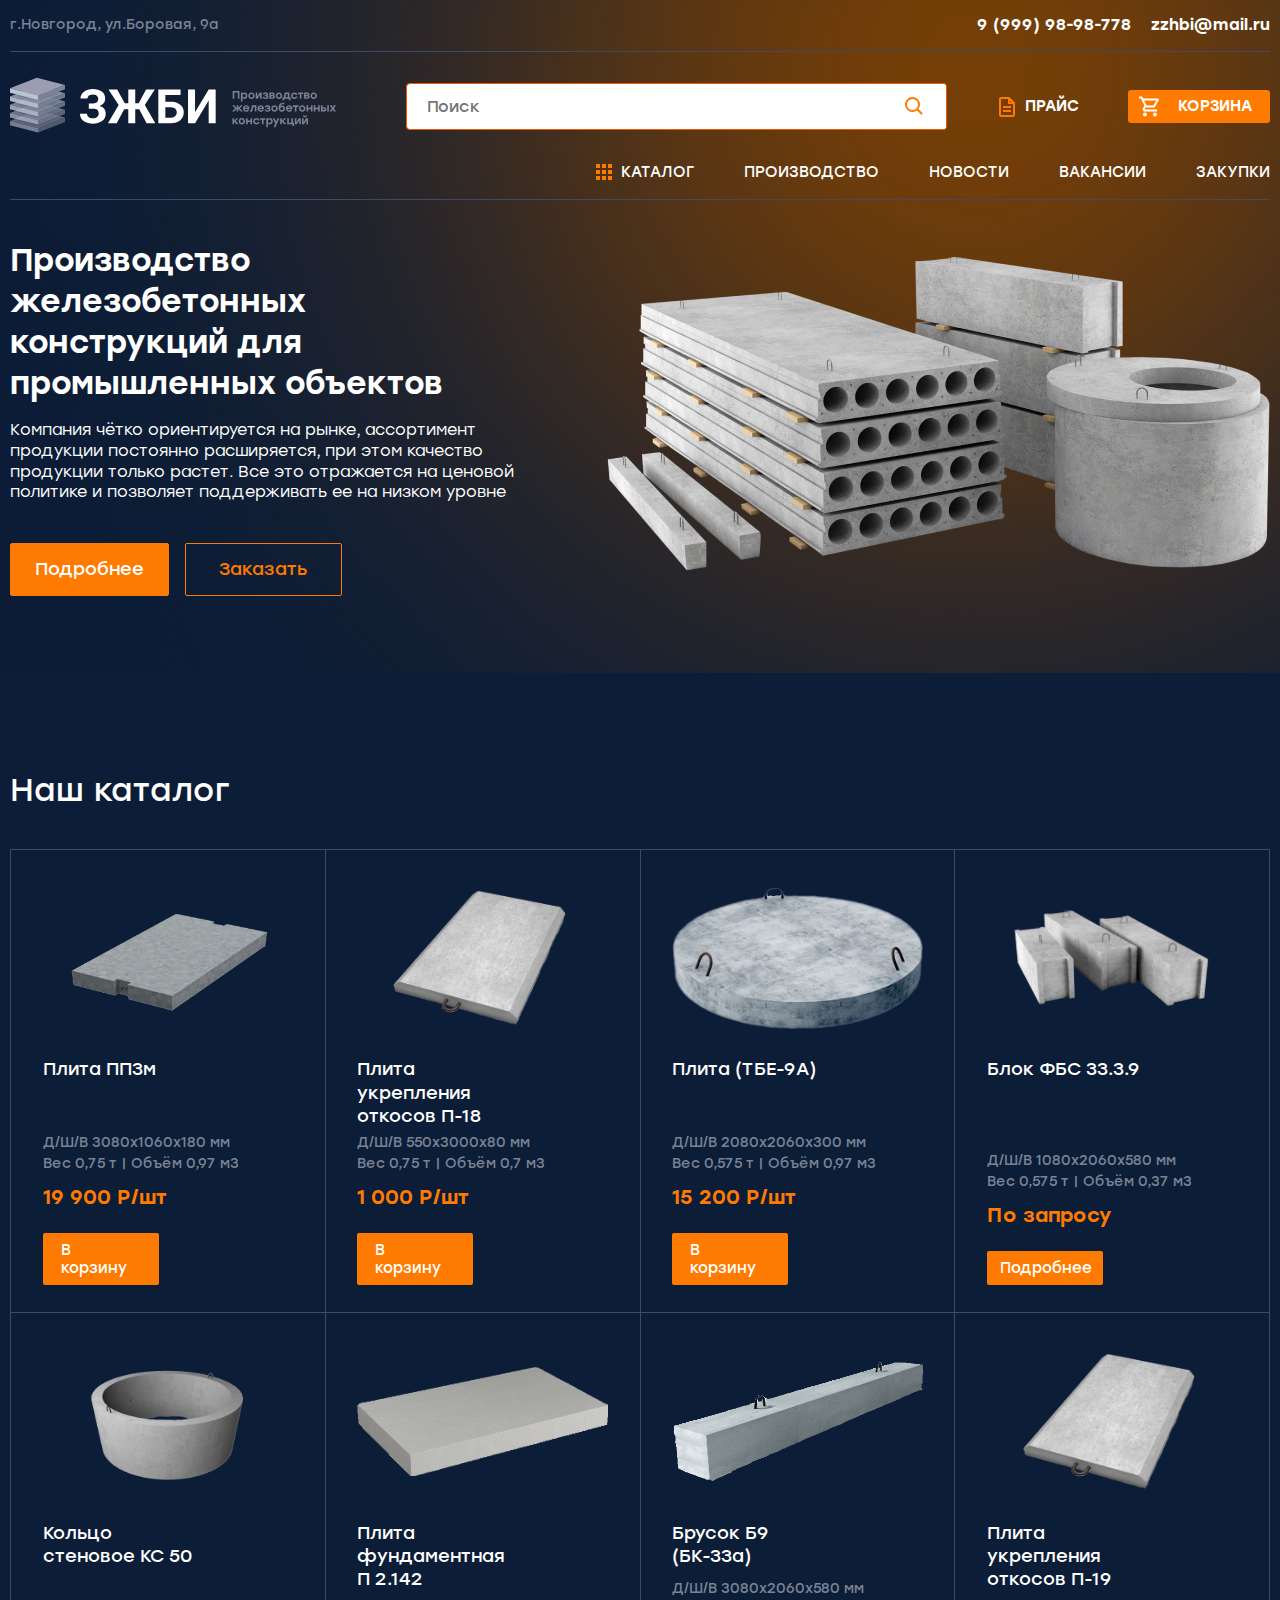
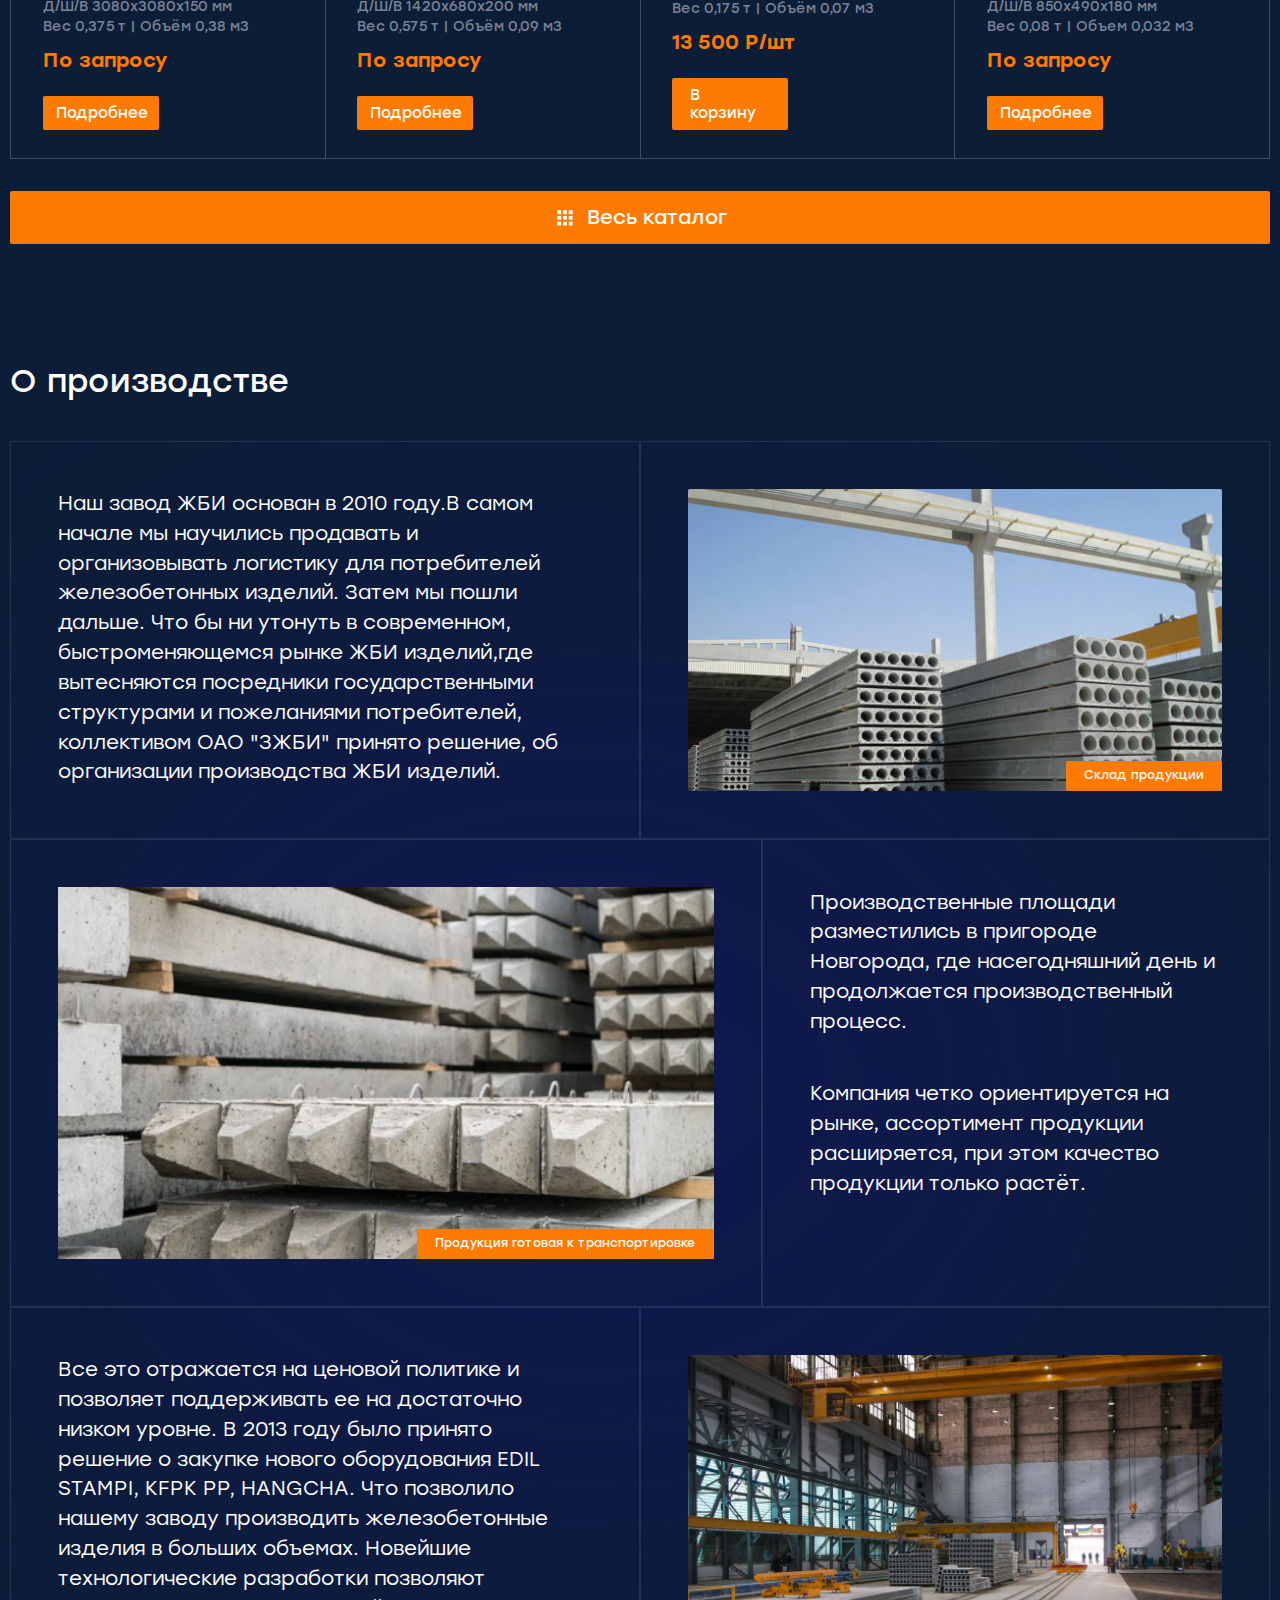
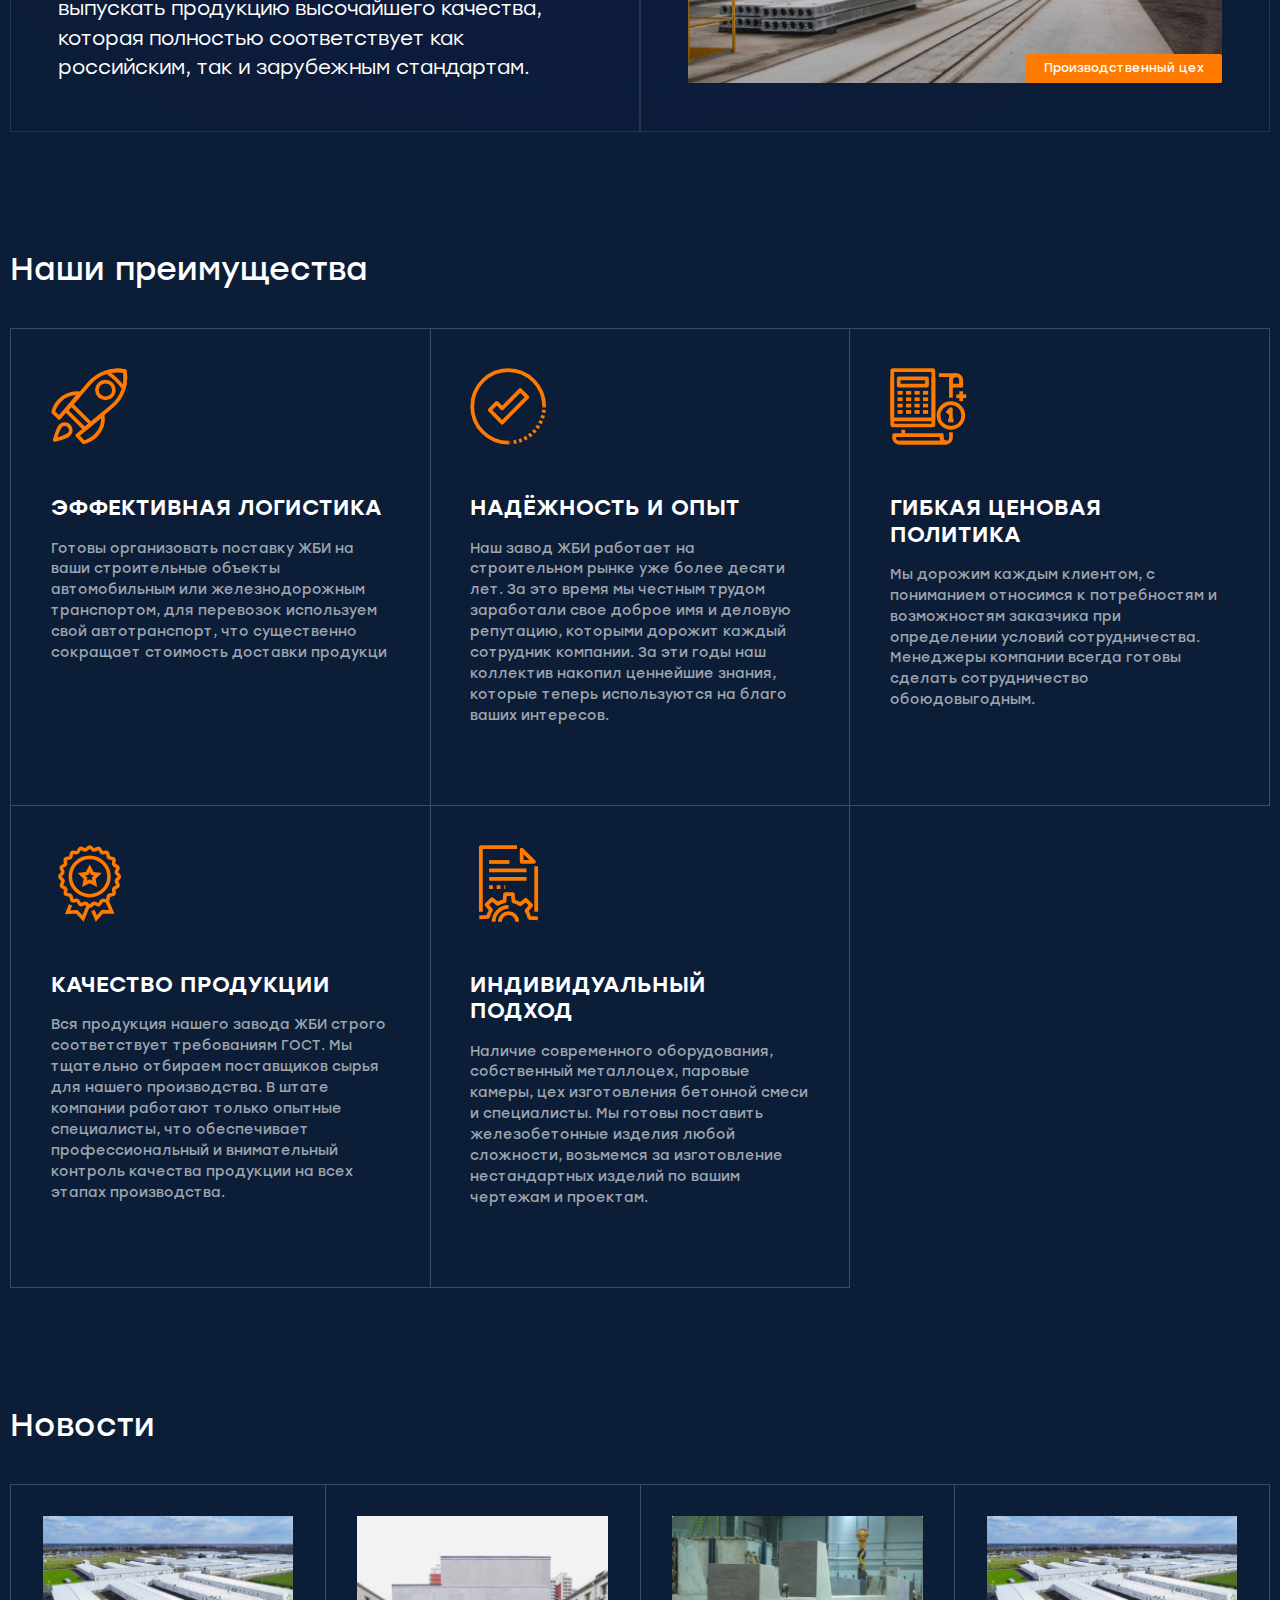
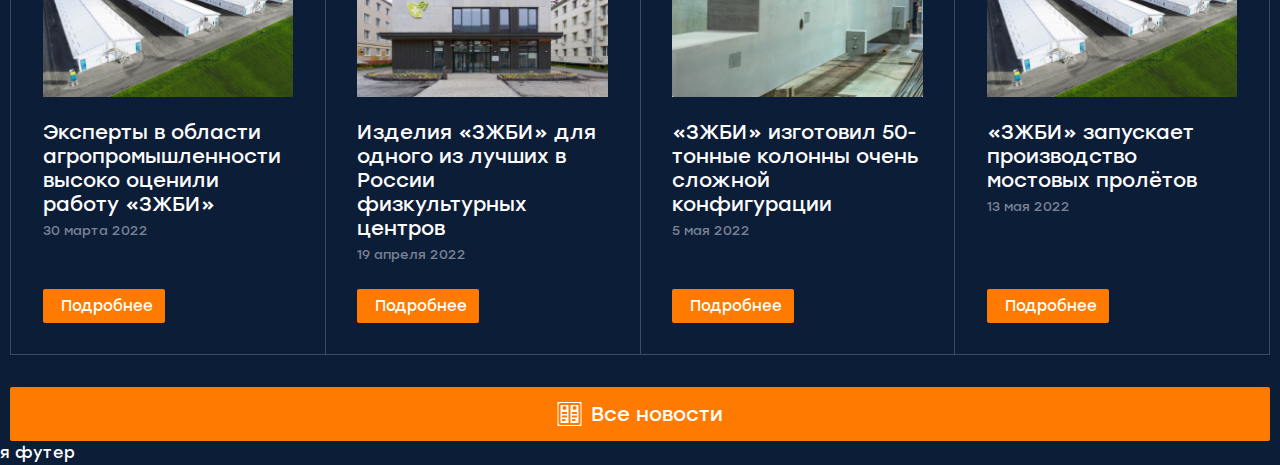
==== commit a2ebf2ee: "Add files via upload" ====
--- a/index.html
+++ b/index.html
@@ -40,18 +40,18 @@
                         <img class="logo__img" src="images/logo.svg " alt="логотип" data-da=".header__top,1000,first">
                         <div class="header__body-search">
                            <div class="header__body-search-top">
-                              <form class="search-header" action="#">
-                                 <div class="search-header__box" data-da=".menu__list,500,first">
+                              <div class="search-header__box" data-da=".menu__list,400,first">
+                                 <form class="search-header" action="#">
                                     <input class="search-header__input" type="text" placeholder="Поиск">
                                     <button class="search-header__button" type="submit">
                                        <img class="search-button__img" src="images/icons/search.svg" alt="иконка поиск">
                                     </button>
-                                 </div>
-                              </form>
+                                 </form>
+                              </div>
                            </div>
                            <div class="header__body-search-bottom">
                               <a class="header__body-price" href="#" data-da=".menu__list,600,first">Прайс</a>
-                              <a class="header__basket-btn" href="#" data-da=".menu__list,550,first">Корзина</a>
+                              <a class="header__basket-btn" href="#" data-da=".menu__list,450,first">Корзина</a>
                            </div>
                         </div>
                      </div>
@@ -60,7 +60,15 @@
                      <nav class="menu">
                         <ul class="menu__list" data-da=".header__top,700,last">
                            <li class="menu__item menu__item-catalog">
-                              <img class="menu__link-img" src="images/icons/catalog.svg" alt="">
+                              <a class=" menu__link-catalog" href="#">
+                                 <!-- <img class="menu__link-img" src="images/icons/catalog.svg" alt=""> -->
+                                 <svg width="24" height="24" viewBox="0 0 24 24" fill="none"
+                                    xmlns="http://www.w3.org/2000/svg">
+                                    <path
+                                       d="M5 5H7V7H5V5ZM5 11H7V13H5V11ZM5 17H7V19H5V17ZM11 5H13V7H11V5ZM11 11H13V13H11V11ZM11 17H13V19H11V17ZM17 5H19V7H17V5ZM17 11H19V13H17V11ZM17 17H19V19H17V17Z"
+                                       stroke="#FF7A00" stroke-width="2" />
+                                 </svg>
+                              </a>
                               <a class="menu__link menu__link-catalog" href="#">
                                  Каталог
                               </a>
@@ -132,7 +140,7 @@
                            </a>
                            <div class="catalog-card__body">
                               <a class="catalog-card__sale-wrapper" href="#">
-                                 <h3 class="card__title" href="#">Плита ПП3м</h3>
+                                 <h3 class="card__title">Плита ПП3м</h3>
                                  <div class="card__description">
                                     <div class="card__description-size">
                                        Д/Ш/В 3080х1060х180 мм
@@ -160,7 +168,7 @@
                            </a>
                            <div class="catalog-card__body">
                               <a class="catalog-card__sale-wrapper" href="#">
-                                 <h3 class="card__title" href="#">Плита укрепления откосов П-18</h3>
+                                 <h3 class="card__title">Плита укрепления откосов П-18</h3>
                                  <div class="card__description">
                                     <div class="card__description-size">
                                        Д/Ш/В 550х3000х80 мм
@@ -188,8 +196,7 @@
                            </a>
                            <div class="catalog-card__body">
                               <a class="catalog-card__sale-wrapper" href="#">
-                                 <h3 class="card__title" href="#">Плита (ТБЕ-9А)</h3>
-
+                                 <h3 class="card__title">Плита (ТБЕ-9А)</h3>
                                  <div class="card__description">
                                     <div class="card__description-size">
                                        Д/Ш/В 2080х2060х300 мм
@@ -217,7 +224,7 @@
                            </a>
                            <div class="catalog-card__body">
                               <a class="catalog-card__sale-wrapper" href="#">
-                                 <h3 class="card__title" href="#">Блок ФБС 33.3.9</h3>
+                                 <h3 class="card__title">Блок ФБС 33.3.9</h3>
                                  <div class="card__description">
                                     <div class="card__description-size">
                                        Д/Ш/В 1080х2060х580 мм
@@ -245,7 +252,7 @@
                            </a>
                            <div class="catalog-card__body">
                               <a class="catalog-card__sale-wrapper" href="#">
-                                 <h3 class="card__title" href="#">Кольцо стеновое КС 50</h3>
+                                 <h3 class="card__title">Кольцо стеновое КС 50</h3>
                                  <div class="card__description">
                                     <div class="card__description-size">
                                        Д/Ш/В 3080х3080х150 мм
@@ -273,7 +280,7 @@
                            </a>
                            <div class="catalog-card__body">
                               <a class="catalog-card__sale-wrapper" href="#">
-                                 <h3 class="card__title" href="#">Плита фундаментная П 2.142</h3>
+                                 <h3 class="card__title">Плита фундаментная П 2.142</h3>
                                  <div class="card__description">
                                     <div class="card__description-size">
                                        Д/Ш/В 1420x680x200 мм
@@ -301,8 +308,7 @@
                            </a>
                            <div class="catalog-card__body">
                               <a class="catalog-card__sale-wrapper" href="#">
-                                 <h3 class="card__title" href="#">Брусок Б9 (БК-33а)</h3>
-
+                                 <h3 class="card__title">Брусок Б9 (БК-33а)</h3>
                                  <div class="card__description">
                                     <div class="card__description-size">
                                        Д/Ш/В 3080х2060х580 мм
@@ -330,7 +336,7 @@
                            </a>
                            <div class="catalog-card__body">
                               <a class="catalog-card__sale-wrapper" href="#">
-                                 <h3 class="card__title" href="#">Плита укрепления откосов П-19</h3>
+                                 <h3 class="card__title">Плита укрепления откосов П-19</h3>
                                  <div class="card__description">
                                     <div class="card__description-size">
                                        Д/Ш/В 850x490x180 мм
--- a/css/style.min.css
+++ b/css/style.min.css
@@ -1 +1 @@
-html{-webkit-box-sizing:border-box;box-sizing:border-box;height:100%}*,*::after,*::before{-webkit-box-sizing:inherit;box-sizing:inherit}ul[class],ol[class]{padding:0}body,h1,h2,h3,h4,h5,h6,p,ul[class],ol[class],li,figure,figcaption,blockquote,dl,dd{margin:0}ul[class]{list-style:none}img{max-width:100%;display:block}input,button,textarea,select{font:inherit}a{text-decoration:none}@font-face{font-family:'Stolzl';src:url("../fonts/Stolzl-Light.eot");src:local("Stolzl Light"),local("Stolzl-Light"),url("../fonts/Stolzl-Light.eot?#iefix") format("embedded-opentype"),url("../fonts/Stolzl-Light.woff2") format("woff2"),url("../fonts/Stolzl-Light.woff") format("woff"),url("../fonts/Stolzl-Light.ttf") format("truetype");font-weight:300;font-style:normal}@font-face{font-family:'Stolzl';src:url("../fonts/Stolzl-Thin.eot");src:local("Stolzl Thin"),local("Stolzl-Thin"),url("../fonts/Stolzl-Thin.eot?#iefix") format("embedded-opentype"),url("../fonts/Stolzl-Thin.woff2") format("woff2"),url("../fonts/Stolzl-Thin.woff") format("woff"),url("../fonts/Stolzl-Thin.ttf") format("truetype");font-weight:100;font-style:normal}@font-face{font-family:'Stolzl Book';src:url("../fonts/Stolzl-Book.eot");src:local("Stolzl Book"),local("Stolzl-Book"),url("../fonts/Stolzl-Book.eot?#iefix") format("embedded-opentype"),url("../fonts/Stolzl-Book.woff2") format("woff2"),url("../fonts/Stolzl-Book.woff") format("woff"),url("../fonts/Stolzl-Book.ttf") format("truetype");font-weight:normal;font-style:normal}@font-face{font-family:'Stolzl';src:url("../fonts/Stolzl-Regular.eot");src:local("Stolzl Regular"),local("Stolzl-Regular"),url("../fonts/Stolzl-Regular.eot?#iefix") format("embedded-opentype"),url("../fonts/Stolzl-Regular.woff2") format("woff2"),url("../fonts/Stolzl-Regular.woff") format("woff"),url("../fonts/Stolzl-Regular.ttf") format("truetype");font-weight:normal;font-style:normal}@font-face{font-family:'Stolzl';src:url("../fonts/Stolzl-Bold.eot");src:local("Stolzl Bold"),local("Stolzl-Bold"),url("../fonts/Stolzl-Bold.eot?#iefix") format("embedded-opentype"),url("../fonts/Stolzl-Bold.woff2") format("woff2"),url("../fonts/Stolzl-Bold.woff") format("woff"),url("../fonts/Stolzl-Bold.ttf") format("truetype");font-weight:bold;font-style:normal}@font-face{font-family:'Stolzl';src:url("../fonts/Stolzl-Medium.eot");src:local("Stolzl Medium"),local("Stolzl-Medium"),url("../fonts/Stolzl-Medium.eot?#iefix") format("embedded-opentype"),url("../fonts/Stolzl-Medium.woff2") format("woff2"),url("../fonts/Stolzl-Medium.woff") format("woff"),url("../fonts/Stolzl-Medium.ttf") format("truetype");font-weight:500;font-style:normal}.slick-slider{position:relative;display:block;-webkit-box-sizing:border-box;box-sizing:border-box;-webkit-touch-callout:none;-webkit-user-select:none;-moz-user-select:none;-ms-user-select:none;user-select:none;-ms-touch-action:pan-y;touch-action:pan-y;-webkit-tap-highlight-color:transparent}.slick-list{position:relative;overflow:hidden;display:block;margin:0;padding:0}.slick-list:focus{outline:none}.slick-list.dragging{cursor:pointer;cursor:hand}.slick-slider .slick-track,.slick-slider .slick-list{-webkit-transform:translate3d(0, 0, 0);-ms-transform:translate3d(0, 0, 0);transform:translate3d(0, 0, 0)}.slick-track{position:relative;left:0;top:0;display:block;margin-left:auto;margin-right:auto}.slick-track:before,.slick-track:after{content:"";display:table}.slick-track:after{clear:both}.slick-loading .slick-track{visibility:hidden}.slick-slide{float:left;height:100%;min-height:1px;display:none}[dir="rtl"] .slick-slide{float:right}.slick-slide img{display:block}.slick-slide.slick-loading img{display:none}.slick-slide.dragging img{pointer-events:none}.slick-initialized .slick-slide{display:block}.slick-loading .slick-slide{visibility:hidden}.slick-vertical .slick-slide{display:block;height:auto;border:1px solid transparent}.slick-arrow.slick-hidden{display:none}.icon-menu{display:none;margin:0;padding:0;border:none;background-color:transparent;position:relative;-webkit-box-flex:0;-ms-flex:0 0 30px;flex:0 0 30px;height:20px;cursor:pointer;z-index:5;width:30px;margin-right:10px}.icon-menu span,.icon-menu::before,.icon-menu::after{-webkit-transition:all 0.3s ease 0s;-o-transition:all 0.3s ease 0s;transition:all 0.3s ease 0s;left:0px;position:absolute;width:100%;height:3px;border-radius:1px;background-color:#FF7A00}.icon-menu::before,.icon-menu::after{content:""}.icon-menu::before{top:0px}.icon-menu::after{bottom:0px}.icon-menu span{top:50%;-webkit-transform:scale(1) translate(0px, -50%);-ms-transform:scale(1) translate(0px, -50%);transform:scale(1) translate(0px, -50%)}.icon-menu.menu-open span{-webkit-transform:scale(0) translate(0px, -50%);-ms-transform:scale(0) translate(0px, -50%);transform:scale(0) translate(0px, -50%)}.menu-open.icon-menu::before{top:50%;-webkit-transform:rotate(-45deg) translate(0px, -50%);-ms-transform:rotate(-45deg) translate(0px, -50%);transform:rotate(-45deg) translate(0px, -50%)}.menu-open.icon-menu::after{bottom:45%;-webkit-transform:rotate(45deg) translate(0px, 50%);-ms-transform:rotate(45deg) translate(0px, 50%);transform:rotate(45deg) translate(0px, 50%)}.header{background-color:#0C1D37;background-image:url("../images/header-bg.png");background-repeat:no-repeat;background-size:cover;background-position:center;background-position-x:50%;margin-bottom:100px}.header__top{display:-webkit-box;display:-ms-flexbox;display:flex;-webkit-box-pack:justify;-ms-flex-pack:justify;justify-content:space-between;-webkit-box-align:center;-ms-flex-align:center;align-items:center;margin-top:13px;margin-bottom:25px;padding-bottom:14px;border-bottom:1px solid #3B4C64}.header__top-address{font-size:14px;line-height:1.17;color:#7A8396}.top-contacts__phone,.top-contacts__mail{font-family:"Stolzl",sans-serif;font-size:16px;line-height:1.13;color:#fff;font-weight:500;-webkit-transition:all 0.3s;-o-transition:all 0.3s;transition:all 0.3s}.top-contacts__mail{margin-left:15px}.top-contacts__phone-mobile,.top-contacts__mail-mobile{display:none}.top-contacts__phone:hover,.top-contacts__mail:hover{color:#FF7A00;-webkit-transition:all 0.3s;-o-transition:all 0.3s;transition:all 0.3s}.header__body{margin-bottom:25px}.header__body-inner{display:-webkit-box;display:-ms-flexbox;display:flex;-webkit-box-pack:justify;-ms-flex-pack:justify;justify-content:space-between;-webkit-box-align:center;-ms-flex-align:center;align-items:center}.logo__img-mobile{display:none}.header__body-search{display:-webkit-box;display:-ms-flexbox;display:flex}.search-header__box{display:-webkit-box;display:-ms-flexbox;display:flex;-webkit-box-align:center;-ms-flex-align:center;align-items:center;-webkit-box-pack:start;-ms-flex-pack:start;justify-content:flex-start;position:relative;width:600px;margin-left:15px}.search-header__input{border:none;padding:0;outline:none;width:100%;border-radius:10px;padding:9px 20px;font-size:18px}.search-header__input::-webkit-input-placeholder{font-size:16px}.search-header__input::-moz-placeholder{font-size:16px}.search-header__input:-ms-input-placeholder{font-size:16px}.search-header__input::-ms-input-placeholder{font-size:16px}.search-header__input::placeholder{font-size:16px}.search-header__button{display:-webkit-box;display:-ms-flexbox;display:flex;-webkit-box-align:center;-ms-flex-align:center;align-items:center;-webkit-box-pack:center;-ms-flex-pack:center;justify-content:center;margin:0;padding:0;border:none;background-color:#fff;cursor:pointer;padding:9px 20px;border-top-right-radius:10px;border-bottom-right-radius:10px;position:absolute;right:0}.header__body-search-bottom{display:-webkit-box;display:-ms-flexbox;display:flex;-webkit-box-align:center;-ms-flex-align:center;align-items:center}.header__body-price{position:relative;margin-left:80px;-webkit-transition:all 0.3s;-o-transition:all 0.3s;transition:all 0.3s}.header__body-price::before{position:absolute;content:url("../images/icons/price.svg");left:-30px;top:-3px;width:24px;height:24px}.header__body-price:hover{color:#FF7A00;-webkit-transition:all 0.3s;-o-transition:all 0.3s;transition:all 0.3s}.header__basket-btn{position:relative;margin-left:50px;padding:8px 18px 8px 50px;background-color:#FF7A00;color:#fff;border-radius:3px;-webkit-transition:background-color 0.3s;-o-transition:background-color 0.3s;transition:background-color 0.3s}.header__basket-btn::before{position:absolute;content:url("../images/icons/basket.svg");top:4px;left:10px;width:24px;height:24px}.header__basket-btn:hover{background-color:#F55800;-webkit-transition:background-color 0.3s;-o-transition:background-color 0.3s;transition:background-color 0.3s}.header__bottom{padding-bottom:15px;border-bottom:1px solid #3B4C64}.menu__list{display:-webkit-box;display:-ms-flexbox;display:flex;-webkit-box-pack:end;-ms-flex-pack:end;justify-content:flex-end;-webkit-box-align:center;-ms-flex-align:center;align-items:center}.menu__item+.menu__item{margin-left:50px}.header__body-price,.header__basket-btn,.menu__link{font-size:15px;line-height:1.15;color:#fff;font-weight:500;text-transform:uppercase}.menu__link{padding-bottom:3px;-webkit-transition:all 0.3s;-o-transition:all 0.3s;transition:all 0.3s;font-weight:400;position:relative}.menu__link::before{content:"";position:absolute;width:0;left:auto;right:0;bottom:-2px;background-color:#F55800;height:3px;-webkit-transition:all 0.3s;-o-transition:all 0.3s;transition:all 0.3s}.menu__link:hover{color:#F55800}.menu__link:hover::before{width:100%;right:auto;left:0}.menu__item-catalog{display:-webkit-box;display:-ms-flexbox;display:flex;-webkit-box-align:center;-ms-flex-align:center;align-items:center;-webkit-box-align:end;-ms-flex-align:end;align-items:flex-end}.menu__link-img{margin-right:10px}.header__content-inner{display:-webkit-box;display:-ms-flexbox;display:flex;-webkit-box-pack:justify;-ms-flex-pack:justify;justify-content:space-between;margin-bottom:50px}.header__title{font-family:"Stolzl",sans-serif;font-size:32px;line-height:1.3;font-weight:500;max-width:383px;padding-top:40px;margin-bottom:16px}.header__title-text{font-family:'Stolzl Book',sans-serif;max-width:525px;margin-bottom:40px}.title__buttons-box{display:-webkit-box;display:-ms-flexbox;display:flex;gap:16px}.title__button{min-width:158px;border:1px solid #FF7A00;border-radius:2px}.title-button__link{font-size:18px;padding:12px 24px 12px 24px;display:-webkit-box;display:-ms-flexbox;display:flex;-webkit-box-align:center;-ms-flex-align:center;align-items:center;-webkit-box-pack:center;-ms-flex-pack:center;justify-content:center}.title-button__link-detailed{background-color:#FF7A00;color:#fff;-webkit-transition:all 0.3s;-o-transition:all 0.3s;transition:all 0.3s}.title-button__link-detailed:hover{background-color:transparent;color:#FF7A00;-webkit-transition:all 0.3s;-o-transition:all 0.3s;transition:all 0.3s}.title-button__link-book{color:#FF7A00;-webkit-transition:all 0.3s;-o-transition:all 0.3s;transition:all 0.3s}.title-button__link-book:hover{color:#fff;background-color:#FF7A00;-webkit-transition:all 0.3s;-o-transition:all 0.3s;transition:all 0.3s}.content__block-images{margin-top:50px}.content__block-img{max-width:665px}@media (max-width: 2050px){.header__title{max-width:445px;font-weight:500;font-size:32px;line-height:1.3}}@media (max-width: 1300px){.header{margin-bottom:calc(45px + 55 * ((100vw - 320px) / 1600))}.logo__img{width:calc(165px + 165 * ((100vw - 320px) / 1600));height:calc(30px + 29 * ((100vw - 320px) / 1600))}.search-header__box{width:calc(500px + 100 * ((100vw - 320px) / 1600))}.header__body-price{margin-left:calc(16px + 64 * ((100vw - 320px) / 1600))}.header__basket-btn{margin-left:calc(10px + 40 * ((100vw - 320px) / 1600))}.header__content-inner{margin-bottom:calc(25px + 25 * ((100vw - 320px) / 1600))}.header__title{font-size:calc(20px + 12 * ((100vw - 320px) / 1600));padding-top:calc(25px + 15 * ((100vw - 320px) / 1600))}.header__title-text{font-size:calc(14px + 2 * ((100vw - 320px) / 1600));margin-bottom:calc(25px + 15 * ((100vw - 320px) / 1600))}.title__buttons-box{gap:16px}.title__button{min-width:calc(140px + 18 * ((100vw - 320px) / 1600))}.title-button__link{font-size:calc(15px + 3 * ((100vw - 320px) / 1600));padding-left:calc(12px + 12 * ((100vw - 320px) / 1600));padding-right:calc(12px + 12 * ((100vw - 320px) / 1600))}.content__block-images{margin-top:50px}}@media (max-width: 1180px){.header__title{max-width:calc(350px + 33 * ((100vw - 320px) / 1600))}.header__title-text{max-width:calc(350px + 175 * ((100vw - 320px) / 1600));padding-right:10px}.content__block-img{max-width:calc(550px + 115 * ((100vw - 320px) / 1600))}}@media (max-width: 1100px){.search-header__box{width:calc(370px + 230 * ((100vw - 320px) / 1600))}}@media (max-width: 1000px){.header__top,.header__body{margin-bottom:calc(0px + 25 * ((100vw - 320px) / 1600))}.header__body-inner{display:-webkit-box;display:-ms-flexbox;display:flex;-webkit-box-pack:end;-ms-flex-pack:end;justify-content:flex-end}.search-header__box{width:calc(600px + 0 * ((100vw - 320px) / 1600))}.search-header__input,.search-header__button{padding-top:calc(7px + 2 * ((100vw - 320px) / 1600));padding-bottom:calc(7px + 2 * ((100vw - 320px) / 1600))}.content__block-img{max-width:calc(450px + 215 * ((100vw - 320px) / 1600))}}@media (max-width: 880px){.search-header__box{width:calc(500px + 100 * ((100vw - 320px) / 1600))}}@media (max-width: 850px){.header__content-inner{-ms-flex-wrap:wrap;flex-wrap:wrap}.content__block-info{-webkit-box-ordinal-group:3;-ms-flex-order:2;order:2;width:100%}.header__title,.header__title-text,.content__block-images{min-width:100%}.content__block-images{-webkit-box-ordinal-group:2;-ms-flex-order:1;order:1}.content__block-img{max-width:100%;margin:0 auto}}@media (max-width: 800px){.header__top-address{display:none}.search-header__box{width:calc(370px + 230 * ((100vw - 320px) / 1600));margin-right:10px}}@media (max-width: 700px){.icon-menu{display:block}.logo__img{display:none}.logo__img-mobile{display:block;width:calc(140px + 71 * ((100vw - 320px) / 1600));height:calc(37px + 21 * ((100vw - 320px) / 1600))}.menu__list{position:absolute;left:0;right:0;top:115px;-webkit-transform:translateX(-150%);-ms-transform:translateX(-150%);transform:translateX(-150%);background:#0C1D37;-webkit-transition:all 0.3s;-o-transition:all 0.3s;transition:all 0.3s;width:100%;z-index:5;overflow:auto;min-height:100%;display:block}.menu__list.menu__list--active{-webkit-transform:translateX(0%);-ms-transform:translateX(0%);transform:translateX(0%);-webkit-transition:all 0.3s;-o-transition:all 0.3s;transition:all 0.3s}.menu__item+.menu__item{margin-left:0px}.menu__item{padding-top:10px;padding-left:34px}.menu__item:last-child{padding-bottom:50px}.menu__item-catalog{padding-left:5px}.menu__link-img{margin-right:5px}.header__top{margin-top:5px;padding-bottom:5px}.search-header__box{width:calc(300px + 300 * ((100vw - 320px) / 1600));margin-right:10px}.header__bottom{padding-bottom:0}}@media (max-width: 635px){.search-header__box{width:calc(250px + 350 * ((100vw - 320px) / 1600))}.header__body-price{margin-left:34px;display:block;padding-top:20px;padding-bottom:5px}.header__body-price::before{top:15px}.header__title{max-width:calc(250px + 133 * ((100vw - 320px) / 1600))}.header__title-text{max-width:calc(250px + 275 * ((100vw - 320px) / 1600));padding-right:10px}}@media (max-width: 600px){.search-header__box{width:calc(330px + 270 * ((100vw - 320px) / 1600))}}@media (max-width: 550px){.search-header__box{width:calc(450px + 150 * ((100vw - 320px) / 1600))}.header__basket-btn{display:-webkit-inline-box;display:-ms-inline-flexbox;display:inline-flex;margin-left:9px;margin-top:25px;margin-bottom:5px}}@media (max-width: 530px){.top-contacts__mail{display:none}.top-contacts__mail-mobile{display:inline-block;margin-left:15px;margin-right:15px}.mobile__mail-img{width:30px;height:30px}.header__top-contacts{display:-webkit-box;display:-ms-flexbox;display:flex;-webkit-box-align:center;-ms-flex-align:center;align-items:center}}@media (max-width: 500px){.icon-menu{margin-right:25px}.search-header__box{width:calc(350px + 250 * ((100vw - 320px) / 1600));margin-top:25px;margin-left:10px}.header__bottom,.header__top{border-bottom:0}.header__top{position:fixed;top:0;left:0;width:100%;z-index:50;background:#0C1D37;margin-top:0px;margin-left:10px;padding-top:10px}.wrapper{margin-top:80px}.menu__list{top:48px}.menu__list{left:-10px}}@media (max-width: 420px){.top-contacts__phone{display:none}.top-contacts__phone-mobile{display:block;margin-left:5px;margin-right:10px}.mobile__phone-img{width:30px;height:30px}}@media (max-width: 400px){.search-header__box{width:calc(290px + 310 * ((100vw - 320px) / 1600));margin-top:10px}.title__buttons-box{-ms-flex-pack:distribute;justify-content:space-around}.header__title{min-width:290px}.header__title-text{min-width:338px;line-height:1.3;padding-right:0}}@media (max-width: 320px){.header__title{min-width:250px}.header__title-text{min-width:280px;line-height:1.3}}.section-title{font-family:"Stolzl",sans-serif;font-weight:400;font-size:32px;line-height:1.18;color:#fff;padding-bottom:40px}@media (max-width: 1300px){.section-title{font-size:calc(24px + 8 * ((100vw - 320px) / 1600));padding-bottom:calc(25px + 15 * ((100vw - 320px) / 1600))}}@media (max-width: 650px){.section-title{font-weight:500}}.section-catalog__card{margin-top:50px;margin-bottom:150px}.catalog__card-items{display:-webkit-box;display:-ms-flexbox;display:flex;-ms-flex-wrap:wrap;flex-wrap:wrap;border:1px solid #3B4C64;border-bottom:none;border-right:none}.catalog__item-card{-webkit-box-flex:0;-ms-flex:0 1 25%;flex:0 1 25%;width:320px;padding:32px 32px 28px;border-right:1px solid #3B4C64;border-bottom:1px solid #3B4C64;-webkit-transition:all 0.3s;-o-transition:all 0.3s;transition:all 0.3s}@media (max-width: 1300px){.catalog__item-card{width:calc(144px + 176 * ((100vw - 320px) / 1600));padding-left:calc(12px + 20 * ((100vw - 320px) / 1600));padding-right:calc(12px + 20 * ((100vw - 320px) / 1600));padding-top:calc(12px + 20 * ((100vw - 320px) / 1600));padding-bottom:calc(12px + 16 * ((100vw - 320px) / 1600))}}@media (max-width: 1000px){.catalog__item-card{-webkit-box-flex:0;-ms-flex:0 1 33.33333%;flex:0 1 33.33333%}}@media (max-width: 650px){.catalog__item-card{-webkit-box-flex:0;-ms-flex:0 1 50%;flex:0 1 50%}}.catalog-card__item.card__price-not-available .card__price{display:none}.catalog-card__item.card__price-not-available .card__btn-request{display:block}.catalog-card__item .card__btn-request{display:none}.card__btn-request{display:none}.card__price-request{display:none}.catalog-card__item.card__price-not-available .card__price-request{display:block}.catalog-card__item.card__price-not-available .card__btn{display:none}.catalog__item-card:hover{background-color:#FF7A00;-webkit-transition:all 0.3s;-o-transition:all 0.3s;transition:all 0.3s}.catalog__item-card:hover .card__description-size,.catalog__item-card:hover .card__description-weight,.catalog__item-card:hover .card__description-volume,.catalog__item-card:hover .card__price,.catalog__item-card:hover .card__price-request{color:#fff;-webkit-transition:all 0.3s;-o-transition:all 0.3s;transition:all 0.3s}.catalog__item-card:hover .card__btn{background:#F55800;-webkit-transition:all 0.3s;-o-transition:all 0.3s;transition:all 0.3s}.catalog__item-card:hover .card__btn:hover{background:#F4450D}.catalog__item-card:hover .card__btn-request:hover{background:#F4450D}.catalog-card__item{display:-webkit-box;display:-ms-flexbox;display:flex;-webkit-box-orient:vertical;-webkit-box-direction:normal;-ms-flex-direction:column;flex-direction:column;height:100%}.catalog-card__picture{position:relative;padding:0px 0px 60.9375% 0px}.card__images{-o-object-fit:contain;object-fit:contain;position:absolute;width:100%;height:100%;top:0;left:0}.catalog-card__hover-text{display:inline-block;font-size:20px;line-height:1.5;color:#fff;text-transform:uppercase;padding:35px 17px;background-color:rgba(255,255,255,0.5);border-radius:2px;position:absolute;top:30%;z-index:1;opacity:0;-webkit-transition:all .3s;-o-transition:all .3s;transition:all .3s}@media (max-width: 1300px){.catalog-card__hover-text{font-size:calc(10px + 10 * ((100vw - 320px) / 1600));padding-left:calc(3px + 14 * ((100vw - 320px) / 1600));padding-right:calc(3px + 14 * ((100vw - 320px) / 1600));padding-top:calc(15px + 20 * ((100vw - 320px) / 1600));padding-bottom:calc(15px + 20 * ((100vw - 320px) / 1600))}}.catalog-card__picture:hover .catalog-card__hover-text{opacity:1;-webkit-transition:all .3s;-o-transition:all .3s;transition:all .3s}.catalog-card__body{-webkit-box-flex:1;-ms-flex:1 1 auto;flex:1 1 auto;display:-webkit-box;display:-ms-flexbox;display:flex;-webkit-box-orient:vertical;-webkit-box-direction:normal;-ms-flex-direction:column;flex-direction:column;margin-top:23px}.catalog-card__sale-wrapper{-webkit-box-flex:1;-ms-flex:1 1 auto;flex:1 1 auto;display:-webkit-box;display:-ms-flexbox;display:flex;-webkit-box-orient:vertical;-webkit-box-direction:normal;-ms-flex-direction:column;flex-direction:column}.card__title{-webkit-box-flex:1;-ms-flex:1 1 auto;flex:1 1 auto;font-family:"Stolzl",sans-serif;font-weight:400;font-size:18px;line-height:1.3;color:#fff;max-width:163px;padding-bottom:8px}@media (max-width: 1300px){.card__title{font-size:calc(16px + 2 * ((100vw - 320px) / 1600))}}.card__description-size,.card__description-weight,.card__description-volume{font-family:"Stolzl",sans-serif;font-size:14px;line-height:1.1;color:#7A8396;max-width:201px;-webkit-transition:all 0.3s;-o-transition:all 0.3s;transition:all 0.3s}@media (max-width: 1300px){.card__description-size,.card__description-weight,.card__description-volume{font-size:calc(12px + 2 * ((100vw - 320px) / 1600))}}@media (max-width: 400px){.card__description-size,.card__description-weight,.card__description-volume{max-width:calc(120px + 81 * ((100vw - 320px) / 1600))}}.card__price,.card__price-request{font-weight:500;font-size:20px;line-height:1.2;color:#FF7A00;margin-top:10px;margin-bottom:24px;-webkit-transition:all 0.3s;-o-transition:all 0.3s;transition:all 0.3s}.card__btn,.card__btn-request{display:block;max-width:116px;font-family:"Stolzl",sans-serif;font-weight:400;color:#fff;font-size:15px;line-height:1.2;padding:8px 18px;background:#FF7A00;border-radius:2px;-webkit-transition:all 0.3s;-o-transition:all 0.3s;transition:all 0.3s}@media (max-width: 500px){.card__btn,.card__btn-request{min-width:100%;text-align:center}}.card__btn-request{padding-left:13px;padding-right:18px}.large-button__block{padding-top:32px;display:-webkit-box;display:-ms-flexbox;display:flex;-webkit-box-align:center;-ms-flex-align:center;align-items:center;-webkit-box-pack:center;-ms-flex-pack:center;justify-content:center;width:100%}.large-button{display:-webkit-box;display:-ms-flexbox;display:flex;-webkit-box-align:center;-ms-flex-align:center;align-items:center;-webkit-box-pack:center;-ms-flex-pack:center;justify-content:center;text-align:center;font-size:20px;line-height:1.2;color:#fff;padding:14px;width:100%;background:#FF7A00;border-radius:2px;border:1px solid transparent;-webkit-transition:all 0.3s;-o-transition:all 0.3s;transition:all 0.3s}@media (max-width: 1300px){.large-button{font-size:calc(15px + 5 * ((100vw - 320px) / 1600))}}.large-button:hover{background-color:transparent;border:1px solid #FF7A00;color:#F55800;-webkit-transition:all 0.3s;-o-transition:all 0.3s;transition:all 0.3s}.large-button svg{margin-right:10px}@media (max-width: 1300px){.large-button svg{margin-right:calc(8px + 2 * ((100vw - 320px) / 1600))}}.catalog__large-button:hover svg path{stroke:#FF7A00;-webkit-transition:all .3s;-o-transition:all .3s;transition:all .3s}@media (max-width: 1300px){.catalog__large-button svg{width:calc(20px + 4 * ((100vw - 320px) / 1600));height:calc(20px + 4 * ((100vw - 320px) / 1600))}}.production{margin-top:120px;margin-bottom:120px}@media (max-width: 1300px){.production{margin-top:calc(69px + 51 * ((100vw - 320px) / 1600));margin-bottom:calc(69px + 51 * ((100vw - 320px) / 1600))}}.production__body{position:relative;background:inherit;overflow:hidden;z-index:1}.production__body::after{content:"";position:absolute;top:200px;left:0;right:0;bottom:0;background:rgba(255,255,255,0.5);background:inherit;-webkit-box-shadow:inset 0 3000px rgba(19,19,100,0.5);box-shadow:inset 0 3000px rgba(19,19,100,0.5);-webkit-filter:blur(200px);filter:blur(200px);z-index:-1;width:1146px;height:898px;border-radius:50%}.body-production__block{display:-webkit-box;display:-ms-flexbox;display:flex}@media (max-width: 600px){.body-production__block{display:-webkit-box;display:-ms-flexbox;display:flex;-ms-flex-wrap:wrap;flex-wrap:wrap}}.top-text{background:#0C1D37}.block-text__inner,.block-picture__inner{width:100%;border:1px solid rgba(255,255,255,0.1)}.block-picture__inner-wide{width:59.6875%}@media (max-width: 600px){.block-picture__inner-wide{width:100%;-webkit-box-ordinal-group:3;-ms-flex-order:2;order:2}}.block-text__inner-wide{width:40.3125%}@media (max-width: 600px){.block-text__inner-wide{width:100%;-webkit-box-ordinal-group:2;-ms-flex-order:1;order:1}}.block-text__inner{padding:48px}@media (max-width: 1300px){.block-text__inner{padding-left:calc(16px + 32 * ((100vw - 320px) / 1600));padding-right:calc(16px + 32 * ((100vw - 320px) / 1600));padding-top:calc(16px + 32 * ((100vw - 320px) / 1600));padding-bottom:calc(20px + 28 * ((100vw - 320px) / 1600))}}.block-text{max-width:544px;font-family:'Stolzl Book';font-size:20px;line-height:1.5}@media (max-width: 1300px){.block-text{max-width:calc(256px + 288 * ((100vw - 320px) / 1600));font-size:calc(14px + 6 * ((100vw - 320px) / 1600))}}@media (max-width: 600px){.block-text{min-width:100%}}.block-text__wide{margin-bottom:43px}@media (max-width: 1300px){.block-text__wide{margin-bottom:calc(20px + 23 * ((100vw - 320px) / 1600))}}.block-picture__inner{padding:48px}@media (max-width: 1300px){.block-picture__inner{padding-left:calc(12px + 36 * ((100vw - 320px) / 1600));padding-right:calc(12px + 36 * ((100vw - 320px) / 1600));padding-top:calc(12px + 36 * ((100vw - 320px) / 1600));padding-bottom:calc(12px + 36 * ((100vw - 320px) / 1600))}}.production__block-picture{position:relative;padding:0px 0px 56.6176470588235294% 0px;height:100%}.production__block-img{-o-object-fit:cover;object-fit:cover;position:absolute;width:100%;height:100%;top:0;left:0}.production__description{position:absolute;bottom:0;right:0;padding:8px 18px;background:#FF7A00;border-radius:2px;font-size:12px;line-height:1.16}@media (max-width: 1300px){.production__description{padding-left:calc(8px + 10 * ((100vw - 320px) / 1600));padding-right:calc(8px + 10 * ((100vw - 320px) / 1600));padding-top:calc(4px + 4 * ((100vw - 320px) / 1600));padding-bottom:calc(4px + 4 * ((100vw - 320px) / 1600))}}.benefits{margin-bottom:120px}@media (max-width: 1300px){.benefits{margin-bottom:calc(69px + 51 * ((100vw - 320px) / 1600))}}.benefits__items{display:-webkit-box;display:-ms-flexbox;display:flex;-ms-flex-wrap:wrap;flex-wrap:wrap;border:1px solid #3B4C64;border-bottom:none;border-right:none}.benefits__item{-webkit-box-flex:0;-ms-flex:0 1 33.33333333333333333%;flex:0 1 33.33333333333333333%;max-width:426px;border-right:1px solid #3B4C64;border-bottom:1px solid #3B4C64;padding:40px 40px 0px;-webkit-transition:all 0.3s;-o-transition:all 0.3s;transition:all 0.3s}@media (max-width: 1300px){.benefits__item{padding-left:calc(16px + 24 * ((100vw - 320px) / 1600));padding-right:calc(16px + 24 * ((100vw - 320px) / 1600));padding-top:calc(16px + 24 * ((100vw - 320px) / 1600))}}@media (max-width: 790px){.benefits__item{-webkit-box-flex:0;-ms-flex:0 1 50%;flex:0 1 50%}}@media (max-width: 515px){.benefits__item{-webkit-box-flex:0;-ms-flex:0 1 100%;flex:0 1 100%;min-width:100%}}.benefits__item:hover{background-color:#FF7A00;-webkit-transition:all 0.3s;-o-transition:all 0.3s;transition:all 0.3s}.benefits__item:hover .benefits__item-text{color:#fff;-webkit-transition:all 0.3s;-o-transition:all 0.3s;transition:all 0.3s}.benefits__item:hover .benefits__pictures svg path{fill:transparent;stroke:#fff;-webkit-transition:all 0.3s;-o-transition:all 0.3s;transition:all 0.3s}.benefits__pictures svg{margin-bottom:43px}@media (max-width: 1300px){.benefits__pictures svg{width:calc(48.62px + 29.08 * ((100vw - 320px) / 1600));height:calc(48.4px + 28.95 * ((100vw - 320px) / 1600));margin-bottom:calc(16px + 27 * ((100vw - 320px) / 1600))}}.benefits__item-title{min-width:208px;font-weight:500;font-size:22px;line-height:1.2;text-transform:uppercase;margin-bottom:17px}@media (max-width: 1300px){.benefits__item-title{font-size:calc(16px + 6 * ((100vw - 320px) / 1600));margin-bottom:calc(8px + 9 * ((100vw - 320px) / 1600))}}@media (max-width: 1070px){.benefits__item-title{max-width:0px;min-width:199px}}@media (max-width: 480px){.benefits__item-title{min-width:155px}}.benefits__item-text{max-width:347px;font-size:14px;line-height:1.5;color:#9EA5AF;padding-bottom:80px}@media (max-width: 1300px){.benefits__item-text{max-width:calc(256px + 91 * ((100vw - 320px) / 1600));font-size:calc(12px + 2 * ((100vw - 320px) / 1600));padding-bottom:calc(16px + 64 * ((100vw - 320px) / 1600))}}@media (max-width: 515px){.benefits__item-text{min-width:100%}}.news__items{display:-webkit-box;display:-ms-flexbox;display:flex;-ms-flex-wrap:wrap;flex-wrap:wrap;border:1px solid #3B4C64;border-bottom:none;border-right:none}@media (max-width: 1130px){.mobile-overflow{width:1130px}.news__inner{overflow-x:scroll}}.news__item{display:-webkit-box;display:-ms-flexbox;display:flex;-webkit-box-orient:vertical;-webkit-box-direction:normal;-ms-flex-direction:column;flex-direction:column;-webkit-box-flex:0;-ms-flex:0 1 25%;flex:0 1 25%;width:320px;padding:32px;border-right:1px solid #3B4C64;border-bottom:1px solid #3B4C64}@media (max-width: 1300px){.news__item{font-size:calc(16px + 16 * ((100vw - 320px) / 1600));padding-left:calc(16px + 16 * ((100vw - 320px) / 1600));padding-right:calc(16px + 16 * ((100vw - 320px) / 1600));padding-top:calc(16px + 16 * ((100vw - 320px) / 1600));padding-bottom:calc(16px + 16 * ((100vw - 320px) / 1600))}}@media (max-width: 400px){.news__item{max-width:calc(290px + 30 * ((100vw - 320px) / 1600))}}.news__picture{position:relative;padding:0px 0px 72.265625% 0px}.news__images{-webkit-box-flex:1;-ms-flex:1 1 auto;flex:1 1 auto;-o-object-fit:cover;object-fit:cover;position:absolute;width:100%;height:100%;top:0;left:0}.news__info{-webkit-box-flex:1;-ms-flex:1 1 auto;flex:1 1 auto;margin-top:24px}@media (max-width: 1300px){.news__info{margin-top:calc(19px + 5 * ((100vw - 320px) / 1600))}}.news__text{font-size:20px;line-height:1.2;padding-bottom:4px}@media (max-width: 1300px){.news__text{font-size:calc(18px + 2 * ((100vw - 320px) / 1600))}}.news__date{font-size:13px;line-height:1.5384615384615385;color:#7A8396;margin-bottom:24px}@media (max-width: 1300px){.news__date{margin-bottom:calc(16px + 8 * ((100vw - 320px) / 1600))}}.news__btn{display:block;max-width:122px;font-family:"Stolzl",sans-serif;font-weight:400;color:#fff;font-size:15px;line-height:1.2;padding:8px 18px;background:#FF7A00;border-radius:2px;-webkit-transition:all 0.3s;-o-transition:all 0.3s;transition:all 0.3s}.news__large-button:hover svg path{stroke:#FF7A00;fill:#333;-webkit-transition:all .3s;-o-transition:all .3s;transition:all .3s}.wrapper{display:-webkit-box;display:-ms-flexbox;display:flex;-webkit-box-orient:vertical;-webkit-box-direction:normal;-ms-flex-direction:column;flex-direction:column;min-height:100%;overflow:hidden}.main{-webkit-box-flex:1;-ms-flex:1 1 auto;flex:1 1 auto}.footer{-webkit-box-flex:0;-ms-flex:0 0 auto;flex:0 0 auto}.container{max-width:1300px;padding:0 10px;margin:0 auto}body{height:100%;font-family:"Stolzl",sans-serif;font-weight:400;font-size:1rem;line-height:1.5;color:#fff;background:#0C1D37}body._lock{overflow:hidden}
+html{-webkit-box-sizing:border-box;box-sizing:border-box;height:100%}*,*::after,*::before{-webkit-box-sizing:inherit;box-sizing:inherit}ul[class],ol[class]{padding:0}body,h1,h2,h3,h4,h5,h6,p,ul[class],ol[class],li,figure,figcaption,blockquote,dl,dd{margin:0}ul[class]{list-style:none}img{max-width:100%;display:block}input,button,textarea,select{font:inherit}a{text-decoration:none}@font-face{font-family:'Stolzl';src:url("../fonts/Stolzl-Light.eot");src:local("Stolzl Light"),local("Stolzl-Light"),url("../fonts/Stolzl-Light.eot?#iefix") format("embedded-opentype"),url("../fonts/Stolzl-Light.woff2") format("woff2"),url("../fonts/Stolzl-Light.woff") format("woff"),url("../fonts/Stolzl-Light.ttf") format("truetype");font-weight:300;font-style:normal}@font-face{font-family:'Stolzl';src:url("../fonts/Stolzl-Thin.eot");src:local("Stolzl Thin"),local("Stolzl-Thin"),url("../fonts/Stolzl-Thin.eot?#iefix") format("embedded-opentype"),url("../fonts/Stolzl-Thin.woff2") format("woff2"),url("../fonts/Stolzl-Thin.woff") format("woff"),url("../fonts/Stolzl-Thin.ttf") format("truetype");font-weight:100;font-style:normal}@font-face{font-family:'Stolzl Book';src:url("../fonts/Stolzl-Book.eot");src:local("Stolzl Book"),local("Stolzl-Book"),url("../fonts/Stolzl-Book.eot?#iefix") format("embedded-opentype"),url("../fonts/Stolzl-Book.woff2") format("woff2"),url("../fonts/Stolzl-Book.woff") format("woff"),url("../fonts/Stolzl-Book.ttf") format("truetype");font-weight:normal;font-style:normal}@font-face{font-family:'Stolzl';src:url("../fonts/Stolzl-Regular.eot");src:local("Stolzl Regular"),local("Stolzl-Regular"),url("../fonts/Stolzl-Regular.eot?#iefix") format("embedded-opentype"),url("../fonts/Stolzl-Regular.woff2") format("woff2"),url("../fonts/Stolzl-Regular.woff") format("woff"),url("../fonts/Stolzl-Regular.ttf") format("truetype");font-weight:normal;font-style:normal}@font-face{font-family:'Stolzl';src:url("../fonts/Stolzl-Bold.eot");src:local("Stolzl Bold"),local("Stolzl-Bold"),url("../fonts/Stolzl-Bold.eot?#iefix") format("embedded-opentype"),url("../fonts/Stolzl-Bold.woff2") format("woff2"),url("../fonts/Stolzl-Bold.woff") format("woff"),url("../fonts/Stolzl-Bold.ttf") format("truetype");font-weight:bold;font-style:normal}@font-face{font-family:'Stolzl';src:url("../fonts/Stolzl-Medium.eot");src:local("Stolzl Medium"),local("Stolzl-Medium"),url("../fonts/Stolzl-Medium.eot?#iefix") format("embedded-opentype"),url("../fonts/Stolzl-Medium.woff2") format("woff2"),url("../fonts/Stolzl-Medium.woff") format("woff"),url("../fonts/Stolzl-Medium.ttf") format("truetype");font-weight:500;font-style:normal}.slick-slider{position:relative;display:block;-webkit-box-sizing:border-box;box-sizing:border-box;-webkit-touch-callout:none;-webkit-user-select:none;-moz-user-select:none;-ms-user-select:none;user-select:none;-ms-touch-action:pan-y;touch-action:pan-y;-webkit-tap-highlight-color:transparent}.slick-list{position:relative;overflow:hidden;display:block;margin:0;padding:0}.slick-list:focus{outline:none}.slick-list.dragging{cursor:pointer;cursor:hand}.slick-slider .slick-track,.slick-slider .slick-list{-webkit-transform:translate3d(0, 0, 0);-ms-transform:translate3d(0, 0, 0);transform:translate3d(0, 0, 0)}.slick-track{position:relative;left:0;top:0;display:block;margin-left:auto;margin-right:auto}.slick-track:before,.slick-track:after{content:"";display:table}.slick-track:after{clear:both}.slick-loading .slick-track{visibility:hidden}.slick-slide{float:left;height:100%;min-height:1px;display:none}[dir="rtl"] .slick-slide{float:right}.slick-slide img{display:block}.slick-slide.slick-loading img{display:none}.slick-slide.dragging img{pointer-events:none}.slick-initialized .slick-slide{display:block}.slick-loading .slick-slide{visibility:hidden}.slick-vertical .slick-slide{display:block;height:auto;border:1px solid transparent}.slick-arrow.slick-hidden{display:none}.icon-menu{display:none;margin:0;padding:0;border:none;background-color:transparent;position:relative;-webkit-box-flex:0;-ms-flex:0 0 30px;flex:0 0 30px;height:20px;cursor:pointer;z-index:5;width:30px;margin-right:10px}.icon-menu span,.icon-menu::before,.icon-menu::after{-webkit-transition:all 0.3s ease 0s;-o-transition:all 0.3s ease 0s;transition:all 0.3s ease 0s;left:0px;position:absolute;width:100%;height:3px;border-radius:1px;background-color:#FF7A00}.icon-menu::before,.icon-menu::after{content:""}.icon-menu::before{top:0px}.icon-menu::after{bottom:0px}.icon-menu span{top:50%;-webkit-transform:scale(1) translate(0px, -50%);-ms-transform:scale(1) translate(0px, -50%);transform:scale(1) translate(0px, -50%)}.icon-menu.menu-open span{-webkit-transform:scale(0) translate(0px, -50%);-ms-transform:scale(0) translate(0px, -50%);transform:scale(0) translate(0px, -50%)}.menu-open.icon-menu::before{top:50%;-webkit-transform:rotate(-45deg) translate(0px, -50%);-ms-transform:rotate(-45deg) translate(0px, -50%);transform:rotate(-45deg) translate(0px, -50%)}.menu-open.icon-menu::after{bottom:45%;-webkit-transform:rotate(45deg) translate(0px, 50%);-ms-transform:rotate(45deg) translate(0px, 50%);transform:rotate(45deg) translate(0px, 50%)}@media (max-width: 500px){.icon-menu{margin-right:25px}}@media (max-width: 500px){.wrapper{margin-top:80px}}.header{background-color:#0C1D37;background-image:url("../images/header-bg.png");background-repeat:no-repeat;background-size:cover;background-position:center;background-position-x:50%;margin-bottom:100px}@media (max-width: 1300px){.header{margin-bottom:calc(45px + 55 * ((100vw - 320px) / 980))}}@media (max-width: 500px){.header__page{background-color:#0C1D37;padding-bottom:20px}}@media (max-width: 400px){.header__page{background-color:transparent;padding-bottom:0px}}.header__top{display:-webkit-box;display:-ms-flexbox;display:flex;-webkit-box-pack:justify;-ms-flex-pack:justify;justify-content:space-between;-webkit-box-align:center;-ms-flex-align:center;align-items:center;margin-top:13px;margin-bottom:25px;padding-bottom:14px;border-bottom:1px solid #3B4C64}@media (max-width: 1000px){.header__top{margin-bottom:calc(0px + 25 * ((100vw - 320px) / 980))}}@media (max-width: 700px){.header__top{margin-top:5px;padding-bottom:5px}}@media (max-width: 500px){.header__top{position:fixed;top:0;left:0;width:100%;z-index:50;background:#0C1D37;margin-top:0px;margin-left:0px;padding-top:10px;padding-left:10px}.wrapper{margin-top:80px}}@media (max-width: 400px){.header__top{border-bottom:0}}.header__top-address{font-size:14px;line-height:1.17;color:#7A8396}@media (max-width: 870px){.header__top-address{display:none}}@media (max-width: 530px){.header__top-contacts{display:-webkit-box;display:-ms-flexbox;display:flex;-webkit-box-align:center;-ms-flex-align:center;align-items:center}}.top-contacts__phone,.top-contacts__mail{font-family:"Stolzl",sans-serif;font-size:16px;line-height:1.13;color:#fff;font-weight:500;-webkit-transition:all 0.3s;-o-transition:all 0.3s;transition:all 0.3s}@media (max-width: 430px){.top-contacts__phone{display:none}}.top-contacts__mail{margin-left:15px}@media (max-width: 530px){.top-contacts__mail{display:none}}.top-contacts__phone-mobile,.top-contacts__mail-mobile{display:none}@media (max-width: 430px){.top-contacts__phone-mobile{display:block;margin-left:5px;margin-right:10px}.mobile__phone-img{width:30px;height:30px}}@media (max-width: 530px){.top-contacts__mail-mobile{display:inline-block;margin-left:15px;margin-right:15px}.mobile__mail-img{width:30px;height:30px}}.top-contacts__phone:hover,.top-contacts__mail:hover{color:#FF7A00;-webkit-transition:all 0.3s;-o-transition:all 0.3s;transition:all 0.3s}@media (max-width: 700px){.icon-menu{display:block}}.header__body{margin-bottom:25px}@media (max-width: 1000px){.header__body{display:-webkit-box;display:-ms-flexbox;display:flex;-webkit-box-pack:center;-ms-flex-pack:center;justify-content:center;margin-bottom:calc(0px + 25 * ((100vw - 320px) / 980))}}@media (max-width: 1300px){.logo__img{width:calc(165px + 165 * ((100vw - 320px) / 980));height:calc(30px + 29 * ((100vw - 320px) / 980))}}@media (max-width: 700px){.logo__img{display:none}}.header__body-inner{display:-webkit-box;display:-ms-flexbox;display:flex;-webkit-box-pack:justify;-ms-flex-pack:justify;justify-content:space-between;-webkit-box-align:center;-ms-flex-align:center;align-items:center}@media (max-width: 1000px){.header__body-inner{display:-webkit-box;display:-ms-flexbox;display:flex;-webkit-box-pack:justify;-ms-flex-pack:justify;justify-content:space-between;-webkit-box-align:center;-ms-flex-align:center;align-items:center}}@media (max-width: 900px){.header__body-inner{display:-webkit-box;display:-ms-flexbox;display:flex;-webkit-box-pack:end;-ms-flex-pack:end;justify-content:flex-end;-webkit-box-align:center;-ms-flex-align:center;align-items:center}}.logo__img-mobile{display:none}@media (max-width: 700px){.logo__img-mobile{display:block;width:calc(140px + 71 * ((100vw - 320px) / 980));height:calc(37px + 21 * ((100vw - 320px) / 980))}}.header__body-search{display:-webkit-box;display:-ms-flexbox;display:flex}@media (max-width: 400px){.search-header__box{margin-left:10px;margin-right:10px;margin-top:50px}}.search-header{position:relative;border:1px solid #F55800;border-radius:3px;margin-left:15px}@media (max-width: 1000px){.search-header{margin-left:0px}}.search-header__input{border:none;padding:0;outline:none;width:550px;height:45px;border-radius:3px;padding:3px 20px;font-size:18px}@media (max-width: 1300px){.search-header__input{width:calc(0px + 550 * ((100vw - 320px) / 980))}}@media (max-width: 1000px){.search-header__input{width:calc(10px + 1035 * ((100vw - 320px) / 980));height:calc(35px + 10 * ((100vw - 320px) / 980))}}@media (max-width: 900px){.search-header__input{width:calc(25px + 1020 * ((100vw - 320px) / 980))}}@media (max-width: 600px){.search-header__input{width:calc(156px + 889 * ((100vw - 320px) / 980))}}@media (max-width: 450px){.search-header__input{width:calc(330px + 715 * ((100vw - 320px) / 980))}}@media (max-width: 400px){.search-header__input{display:block;width:100%}}.search-header__input::-webkit-input-placeholder{font-size:16px}.search-header__input::-moz-placeholder{font-size:16px}.search-header__input:-ms-input-placeholder{font-size:16px}.search-header__input::-ms-input-placeholder{font-size:16px}.search-header__input::placeholder{font-size:16px}.search-header__button{position:absolute;top:0;right:0;margin:0;padding:0;border:none;background-color:#fff;cursor:pointer;padding:3px 20px;border-top-right-radius:3px;border-bottom-right-radius:3px;height:45px;display:-webkit-box;display:-ms-flexbox;display:flex;-webkit-box-align:center;-ms-flex-align:center;align-items:center;-webkit-box-pack:center;-ms-flex-pack:center;justify-content:center}@media (max-width: 1000px){.search-header__button{height:calc(35px + 10 * ((100vw - 320px) / 980))}}.header__body-search-bottom{display:-webkit-box;display:-ms-flexbox;display:flex;-webkit-box-align:center;-ms-flex-align:center;align-items:center}.header__body-price{position:relative;margin-left:80px;-webkit-transition:all 0.3s;-o-transition:all 0.3s;transition:all 0.3s}@media (max-width: 1300px){.header__body-price{margin-left:calc(0px + 80 * ((100vw - 320px) / 980))}}@media (max-width: 1100px){.header__body-price{margin-left:43px}}@media (max-width: 600px){.header__body-price{margin-left:34px;display:block;padding-top:20px;padding-bottom:5px}}.header__body-price::before{position:absolute;content:url("../images/icons/price.svg");left:-30px;top:-3px;width:24px;height:24px}@media (max-width: 600px){.header__body-price::before{left:-30px;top:15px}}.header__body-price:hover{color:#FF7A00;-webkit-transition:all 0.3s;-o-transition:all 0.3s;transition:all 0.3s}.header__basket-btn{position:relative;margin-left:50px;padding:8px 18px 8px 50px;background-color:#FF7A00;color:#fff;border-radius:3px;-webkit-transition:background-color 0.3s;-o-transition:background-color 0.3s;transition:background-color 0.3s}@media (max-width: 1300px){.header__basket-btn{margin-left:calc(0px + 50 * ((100vw - 320px) / 980))}}@media (max-width: 1100px){.header__basket-btn{margin-left:15px}}@media (max-width: 450px){.header__basket-btn{display:inline-block;margin-left:35px;margin-top:20px}}.header__basket-btn::before{position:absolute;content:url("../images/icons/basket.svg");top:4px;left:10px;width:24px;height:24px}.header__basket-btn:hover{background-color:#F55800;-webkit-transition:background-color 0.3s;-o-transition:background-color 0.3s;transition:background-color 0.3s}.header__bottom{padding-bottom:15px;border-bottom:1px solid #3B4C64}@media (max-width: 700px){.header__bottom{padding-bottom:0px}}@media (max-width: 500px){.header__bottom{border-bottom:none}}.menu__list{display:-webkit-box;display:-ms-flexbox;display:flex;-webkit-box-pack:end;-ms-flex-pack:end;justify-content:flex-end;-webkit-box-align:center;-ms-flex-align:center;align-items:center}@media (max-width: 700px){.menu__list{position:absolute;left:0;right:0;top:115px;-webkit-transform:translateX(-150%);-ms-transform:translateX(-150%);transform:translateX(-150%);background:#0C1D37;-webkit-transition:all 0.3s;-o-transition:all 0.3s;transition:all 0.3s;width:100%;z-index:5;overflow:auto;min-height:100%;display:block}.menu__list.menu__list--active{-webkit-transform:translateX(0%);-ms-transform:translateX(0%);transform:translateX(0%);-webkit-transition:all 0.3s;-o-transition:all 0.3s;transition:all 0.3s}}@media (max-width: 500px){.menu__list{top:56px;left:0px;min-height:500px}}@media (max-width: 450px){.menu__list{top:55px}}@media (max-width: 400px){.menu__list{top:52px}}.menu__item+.menu__item{margin-left:50px}@media (max-width: 700px){.menu__item+.menu__item{margin-left:0px}.menu__item{padding-top:10px;padding-left:34px}.menu__item:last-child{padding-bottom:50px}}.header__body-price,.header__basket-btn,.menu__link{font-size:15px;line-height:1.15;color:#fff;font-weight:500;text-transform:uppercase}.menu__link{padding-bottom:3px;-webkit-transition:all 0.3s;-o-transition:all 0.3s;transition:all 0.3s;font-weight:400;position:relative}.menu__link::before{content:"";position:absolute;width:0;left:auto;right:0;bottom:-2px;background-color:#F55800;height:3px;-webkit-transition:all 0.3s;-o-transition:all 0.3s;transition:all 0.3s}.menu__link:hover{color:#F55800}.menu__link:hover::before{width:100%;right:auto;left:0}.menu__item-catalog{display:-webkit-box;display:-ms-flexbox;display:flex;-webkit-box-align:center;-ms-flex-align:center;align-items:center;-webkit-box-align:end;-ms-flex-align:end;align-items:flex-end}@media (max-width: 700px){.menu__item-catalog{display:-webkit-inline-box;display:-ms-inline-flexbox;display:inline-flex;padding-left:5px}}.menu__link-img{margin-right:10px}@media (max-width: 700px){.menu__link-img{margin-right:5px}}.menu__link-catalog{display:-webkit-box;display:-ms-flexbox;display:flex;-webkit-box-align:center;-ms-flex-align:center;align-items:center}.menu__link-catalog svg{margin-right:5px}.menu__link-catalog svg path{-webkit-transition:all .3s;-o-transition:all .3s;transition:all .3s}.menu__link-catalog:hover svg path{stroke:#F55800;-webkit-transition:all .3s;-o-transition:all .3s;transition:all .3s}.header__content-inner{display:-webkit-box;display:-ms-flexbox;display:flex;-webkit-box-pack:justify;-ms-flex-pack:justify;justify-content:space-between;margin-bottom:50px}@media (max-width: 1300px){.header__content-inner{margin-bottom:calc(25px + 25 * ((100vw - 320px) / 980))}}@media (max-width: 790px){.header__content-inner{-ms-flex-wrap:wrap;flex-wrap:wrap}}.content__block-info{width:520px}@media (max-width: 1300px){.content__block-info{width:calc(100px + 420 * ((100vw - 320px) / 980));margin-right:10px}}@media (max-width: 790px){.content__block-info{-webkit-box-ordinal-group:3;-ms-flex-order:2;order:2;width:100%}}.header__title{font-family:"Stolzl",sans-serif;font-size:32px;line-height:1.3;font-weight:500;max-width:383px;padding-top:40px;margin-bottom:16px}@media (max-width: 2150px){.header__title{max-width:445px;font-weight:500;font-size:32px;line-height:1.3}}@media (max-width: 1300px){.header__title{font-size:calc(11px + 21 * ((100vw - 320px) / 980));padding-top:calc(25px + 15 * ((100vw - 320px) / 980))}}@media (max-width: 790px){.header__title{min-width:100%;font-size:calc(20px + 12 * ((100vw - 320px) / 980))}}@media (max-width: 400px){.header__title{min-width:290px}}@media (max-width: 320px){.header__title{min-width:250px}}.header__title-text{font-family:'Stolzl Book',sans-serif;max-width:525px;margin-bottom:40px}@media (max-width: 1300px){.header__title-text{font-size:calc(14px + 2 * ((100vw - 320px) / 980));margin-bottom:calc(25px + 15 * ((100vw - 320px) / 980));line-height:1.3}}@media (max-width: 790px){.header__title-text{min-width:100%}}@media (max-width: 400px){.header__title-text{min-width:338px;line-height:1.3;padding-right:0}}@media (max-width: 320px){.header__title-text{min-width:280px;line-height:1.3}}.title__buttons-box{display:-webkit-box;display:-ms-flexbox;display:flex;gap:16px}.title__button{min-width:158px;border:1px solid #FF7A00;border-radius:2px}@media (max-width: 1300px){.title__button{min-width:calc(140px + 18 * ((100vw - 320px) / 980))}}.title-button__link{font-size:18px;padding:12px 24px 12px 24px;display:-webkit-box;display:-ms-flexbox;display:flex;-webkit-box-align:center;-ms-flex-align:center;align-items:center;-webkit-box-pack:center;-ms-flex-pack:center;justify-content:center}@media (max-width: 1300px){.title-button__link{font-size:calc(15px + 3 * ((100vw - 320px) / 980));padding-left:calc(12px + 12 * ((100vw - 320px) / 980));padding-right:calc(12px + 12 * ((100vw - 320px) / 980))}}.title-button__link-detailed{background-color:#FF7A00;color:#fff;-webkit-transition:all 0.3s;-o-transition:all 0.3s;transition:all 0.3s}.title-button__link-detailed:hover{background-color:transparent;color:#FF7A00;-webkit-transition:all 0.3s;-o-transition:all 0.3s;transition:all 0.3s}.title-button__link-book{color:#FF7A00;-webkit-transition:all 0.3s;-o-transition:all 0.3s;transition:all 0.3s}.title-button__link-book:hover{color:#fff;background-color:#FF7A00;-webkit-transition:all 0.3s;-o-transition:all 0.3s;transition:all 0.3s}.content__block-images{margin-top:50px}@media (max-width: 790px){.content__block-images{min-width:100%;-webkit-box-ordinal-group:2;-ms-flex-order:1;order:1}}.content__block-img{width:665px}@media (max-width: 790px){.content__block-img{max-width:100%;margin:0 auto}}.section-title{font-family:"Stolzl",sans-serif;font-weight:400;font-size:32px;line-height:1.18;color:#fff;padding-bottom:40px}@media (max-width: 1300px){.section-title{font-size:calc(24px + 8 * ((100vw - 320px) / 980));padding-bottom:calc(25px + 15 * ((100vw - 320px) / 980))}}@media (max-width: 650px){.section-title{font-weight:500}}.section-catalog__card{margin-top:50px;margin-bottom:150px}.catalog__card-items{display:-webkit-box;display:-ms-flexbox;display:flex;-ms-flex-wrap:wrap;flex-wrap:wrap;border:1px solid #3B4C64;border-bottom:none;border-right:none}.catalog__item-card{-webkit-box-flex:0;-ms-flex:0 1 25%;flex:0 1 25%;width:320px;padding:32px 32px 28px;border-right:1px solid #3B4C64;border-bottom:1px solid #3B4C64;-webkit-transition:all 0.3s;-o-transition:all 0.3s;transition:all 0.3s}@media (max-width: 1300px){.catalog__item-card{width:calc(144px + 176 * ((100vw - 320px) / 980));padding-left:calc(12px + 20 * ((100vw - 320px) / 980));padding-right:calc(12px + 20 * ((100vw - 320px) / 980));padding-top:calc(12px + 20 * ((100vw - 320px) / 980));padding-bottom:calc(12px + 16 * ((100vw - 320px) / 980))}}@media (max-width: 1000px){.catalog__item-card{-webkit-box-flex:0;-ms-flex:0 1 33.33333%;flex:0 1 33.33333%}}@media (max-width: 650px){.catalog__item-card{-webkit-box-flex:0;-ms-flex:0 1 50%;flex:0 1 50%}}.catalog-card__item.card__price-not-available .card__price{display:none}.catalog-card__item.card__price-not-available .card__btn-request{display:block}.catalog-card__item .card__btn-request{display:none}.card__btn-request{display:none}.card__price-request{display:none}.catalog-card__item.card__price-not-available .card__price-request{display:block}.catalog-card__item.card__price-not-available .card__btn{display:none}.catalog__item-card:hover{background-color:#FF7A00;-webkit-transition:all 0.3s;-o-transition:all 0.3s;transition:all 0.3s}.catalog__item-card:hover .card__description-size,.catalog__item-card:hover .card__description-weight,.catalog__item-card:hover .card__description-volume,.catalog__item-card:hover .card__price,.catalog__item-card:hover .card__price-request{color:#fff;-webkit-transition:all 0.3s;-o-transition:all 0.3s;transition:all 0.3s}.catalog__item-card:hover .card__btn{background:#F55800;-webkit-transition:all 0.3s;-o-transition:all 0.3s;transition:all 0.3s}.catalog__item-card:hover .card__btn-request{background:#F55800;-webkit-transition:all 0.3s;-o-transition:all 0.3s;transition:all 0.3s}.catalog__item-card:hover .card__btn:hover{background:#F4450D}.catalog__item-card:hover .card__btn-request:hover{background:#F4450D}.catalog-card__item{display:-webkit-box;display:-ms-flexbox;display:flex;-webkit-box-orient:vertical;-webkit-box-direction:normal;-ms-flex-direction:column;flex-direction:column;height:100%}.catalog-card__picture{position:relative;padding:0px 0px 60.9375% 0px}.card__images{-o-object-fit:contain;object-fit:contain;position:absolute;width:100%;height:100%;top:0;left:0}.catalog-card__hover-text{display:inline-block;font-size:20px;line-height:1.5;color:#fff;text-transform:uppercase;padding:35px 17px;background-color:rgba(255,255,255,0.5);border-radius:2px;position:absolute;top:30%;z-index:1;opacity:0;-webkit-transition:all .3s;-o-transition:all .3s;transition:all .3s}@media (max-width: 1300px){.catalog-card__hover-text{font-size:calc(10px + 10 * ((100vw - 320px) / 980));padding-left:calc(3px + 14 * ((100vw - 320px) / 980));padding-right:calc(3px + 14 * ((100vw - 320px) / 980));padding-top:calc(15px + 20 * ((100vw - 320px) / 980));padding-bottom:calc(15px + 20 * ((100vw - 320px) / 980))}}.catalog-card__picture:hover .catalog-card__hover-text{opacity:1;-webkit-transition:all .3s;-o-transition:all .3s;transition:all .3s}.catalog-card__body{-webkit-box-flex:1;-ms-flex:1 1 auto;flex:1 1 auto;display:-webkit-box;display:-ms-flexbox;display:flex;-webkit-box-orient:vertical;-webkit-box-direction:normal;-ms-flex-direction:column;flex-direction:column;margin-top:23px}.catalog-card__sale-wrapper{-webkit-box-flex:1;-ms-flex:1 1 auto;flex:1 1 auto;display:-webkit-box;display:-ms-flexbox;display:flex;-webkit-box-orient:vertical;-webkit-box-direction:normal;-ms-flex-direction:column;flex-direction:column}.card__title{-webkit-box-flex:1;-ms-flex:1 1 auto;flex:1 1 auto;font-family:"Stolzl",sans-serif;font-weight:400;font-size:18px;line-height:1.3;color:#fff;max-width:163px;padding-bottom:8px}@media (max-width: 1300px){.card__title{font-size:calc(16px + 2 * ((100vw - 320px) / 980))}}.card__description-size,.card__description-weight,.card__description-volume{font-family:"Stolzl",sans-serif;font-size:14px;line-height:1.1;color:#7A8396;max-width:201px;-webkit-transition:all 0.3s;-o-transition:all 0.3s;transition:all 0.3s}@media (max-width: 1300px){.card__description-size,.card__description-weight,.card__description-volume{font-size:calc(12px + 2 * ((100vw - 320px) / 980))}}@media (max-width: 400px){.card__description-size,.card__description-weight,.card__description-volume{max-width:calc(120px + 81 * ((100vw - 320px) / 980))}}.card__price,.card__price-request{font-weight:500;font-size:20px;line-height:1.2;color:#FF7A00;margin-top:10px;margin-bottom:24px;-webkit-transition:all 0.3s;-o-transition:all 0.3s;transition:all 0.3s}.card__btn,.card__btn-request{display:block;max-width:116px;font-family:"Stolzl",sans-serif;font-weight:400;color:#fff;font-size:15px;line-height:1.2;padding:8px 18px;background:#FF7A00;border-radius:2px;-webkit-transition:all 0.3s;-o-transition:all 0.3s;transition:all 0.3s}@media (max-width: 500px){.card__btn,.card__btn-request{min-width:100%;text-align:center}}.card__btn-request{padding-left:13px;padding-right:18px}.large-button__block{padding-top:32px;display:-webkit-box;display:-ms-flexbox;display:flex;-webkit-box-align:center;-ms-flex-align:center;align-items:center;-webkit-box-pack:center;-ms-flex-pack:center;justify-content:center;width:100%}.large-button{display:-webkit-box;display:-ms-flexbox;display:flex;-webkit-box-align:center;-ms-flex-align:center;align-items:center;-webkit-box-pack:center;-ms-flex-pack:center;justify-content:center;text-align:center;font-size:20px;line-height:1.2;color:#fff;padding:14px;width:100%;background:#FF7A00;border-radius:2px;border:1px solid transparent;-webkit-transition:all 0.3s;-o-transition:all 0.3s;transition:all 0.3s}@media (max-width: 1300px){.large-button{font-size:calc(15px + 5 * ((100vw - 320px) / 980))}}.large-button:hover{background-color:transparent;border:1px solid #FF7A00;color:#F55800;-webkit-transition:all 0.3s;-o-transition:all 0.3s;transition:all 0.3s}.large-button svg{margin-right:10px}@media (max-width: 1300px){.large-button svg{margin-right:calc(8px + 2 * ((100vw - 320px) / 980))}}.catalog__large-button:hover svg path{stroke:#FF7A00;-webkit-transition:all .3s;-o-transition:all .3s;transition:all .3s}@media (max-width: 1300px){.catalog__large-button svg{width:calc(20px + 4 * ((100vw - 320px) / 980));height:calc(20px + 4 * ((100vw - 320px) / 980))}}.production{margin-top:120px;margin-bottom:120px}@media (max-width: 1300px){.production{margin-top:calc(69px + 51 * ((100vw - 320px) / 980));margin-bottom:calc(69px + 51 * ((100vw - 320px) / 980))}}.production__body{position:relative;background:inherit;overflow:hidden;z-index:1}.production__body::after{content:"";position:absolute;top:200px;left:0;right:0;bottom:0;background:rgba(255,255,255,0.5);background:inherit;-webkit-box-shadow:inset 0 3000px rgba(19,19,100,0.5);box-shadow:inset 0 3000px rgba(19,19,100,0.5);-webkit-filter:blur(200px);filter:blur(200px);z-index:-1;width:1146px;height:898px;border-radius:50%}.body-production__block{display:-webkit-box;display:-ms-flexbox;display:flex}@media (max-width: 600px){.body-production__block{display:-webkit-box;display:-ms-flexbox;display:flex;-ms-flex-wrap:wrap;flex-wrap:wrap}}.top-text{background:#0C1D37}.block-text__inner,.block-picture__inner{width:100%;border:1px solid rgba(255,255,255,0.1)}.block-picture__inner-wide{width:59.6875%}@media (max-width: 600px){.block-picture__inner-wide{width:100%;-webkit-box-ordinal-group:3;-ms-flex-order:2;order:2}}.block-text__inner-wide{width:40.3125%}@media (max-width: 600px){.block-text__inner-wide{width:100%;-webkit-box-ordinal-group:2;-ms-flex-order:1;order:1}}.block-text__inner{padding:48px}@media (max-width: 1300px){.block-text__inner{padding-left:calc(16px + 32 * ((100vw - 320px) / 980));padding-right:calc(16px + 32 * ((100vw - 320px) / 980));padding-top:calc(16px + 32 * ((100vw - 320px) / 980));padding-bottom:calc(20px + 28 * ((100vw - 320px) / 980))}}.block-text{max-width:544px;font-family:'Stolzl Book';font-size:20px;line-height:1.5}@media (max-width: 1300px){.block-text{max-width:calc(256px + 288 * ((100vw - 320px) / 980));font-size:calc(14px + 6 * ((100vw - 320px) / 980))}}@media (max-width: 600px){.block-text{min-width:100%}}.block-text__wide{margin-bottom:43px}@media (max-width: 1300px){.block-text__wide{margin-bottom:calc(20px + 23 * ((100vw - 320px) / 980))}}.block-picture__inner{padding:48px}@media (max-width: 1300px){.block-picture__inner{padding-left:calc(12px + 36 * ((100vw - 320px) / 980));padding-right:calc(12px + 36 * ((100vw - 320px) / 980));padding-top:calc(12px + 36 * ((100vw - 320px) / 980));padding-bottom:calc(12px + 36 * ((100vw - 320px) / 980))}}.production__block-picture{position:relative;padding:0px 0px 56.6176470588235294% 0px;height:100%}.production__block-img{-o-object-fit:cover;object-fit:cover;position:absolute;width:100%;height:100%;top:0;left:0}.production__description{position:absolute;bottom:0;right:0;padding:8px 18px;background:#FF7A00;border-radius:2px;font-size:12px;line-height:1.16}@media (max-width: 1300px){.production__description{padding-left:calc(8px + 10 * ((100vw - 320px) / 980));padding-right:calc(8px + 10 * ((100vw - 320px) / 980));padding-top:calc(4px + 4 * ((100vw - 320px) / 980));padding-bottom:calc(4px + 4 * ((100vw - 320px) / 980))}}.benefits{margin-bottom:120px}@media (max-width: 1300px){.benefits{margin-bottom:calc(69px + 51 * ((100vw - 320px) / 980))}}.benefits__items{display:-webkit-box;display:-ms-flexbox;display:flex;-ms-flex-wrap:wrap;flex-wrap:wrap;border:1px solid #3B4C64;border-bottom:none;border-right:none}.benefits__item{-webkit-box-flex:0;-ms-flex:0 1 33.33333333333333333%;flex:0 1 33.33333333333333333%;max-width:426px;border-right:1px solid #3B4C64;border-bottom:1px solid #3B4C64;padding:40px 40px 0px;-webkit-transition:all 0.3s;-o-transition:all 0.3s;transition:all 0.3s}@media (max-width: 1300px){.benefits__item{padding-left:calc(16px + 24 * ((100vw - 320px) / 980));padding-right:calc(16px + 24 * ((100vw - 320px) / 980));padding-top:calc(16px + 24 * ((100vw - 320px) / 980))}}@media (max-width: 790px){.benefits__item{-webkit-box-flex:0;-ms-flex:0 1 50%;flex:0 1 50%}}@media (max-width: 515px){.benefits__item{-webkit-box-flex:0;-ms-flex:0 1 100%;flex:0 1 100%;min-width:100%}}.benefits__item:hover{background-color:#FF7A00;-webkit-transition:all 0.3s;-o-transition:all 0.3s;transition:all 0.3s}.benefits__item:hover .benefits__item-text{color:#fff;-webkit-transition:all 0.3s;-o-transition:all 0.3s;transition:all 0.3s}.benefits__item:hover .benefits__pictures svg path{fill:transparent;stroke:#fff;-webkit-transition:all 0.3s;-o-transition:all 0.3s;transition:all 0.3s}.benefits__pictures svg{margin-bottom:43px}@media (max-width: 1300px){.benefits__pictures svg{width:calc(48.62px + 29.08 * ((100vw - 320px) / 980));height:calc(48.4px + 28.95 * ((100vw - 320px) / 980));margin-bottom:calc(16px + 27 * ((100vw - 320px) / 980))}}.benefits__item-title{min-width:208px;font-weight:500;font-size:22px;line-height:1.2;text-transform:uppercase;margin-bottom:17px}@media (max-width: 1300px){.benefits__item-title{font-size:calc(16px + 6 * ((100vw - 320px) / 980));margin-bottom:calc(8px + 9 * ((100vw - 320px) / 980))}}@media (max-width: 1070px){.benefits__item-title{max-width:0px;min-width:199px}}@media (max-width: 480px){.benefits__item-title{min-width:155px}}.benefits__item-text{max-width:347px;font-size:14px;line-height:1.5;color:#9EA5AF;padding-bottom:80px}@media (max-width: 1300px){.benefits__item-text{max-width:calc(256px + 91 * ((100vw - 320px) / 980));font-size:calc(12px + 2 * ((100vw - 320px) / 980));padding-bottom:calc(16px + 64 * ((100vw - 320px) / 980))}}@media (max-width: 515px){.benefits__item-text{min-width:100%}}.news__items{display:-webkit-box;display:-ms-flexbox;display:flex;-ms-flex-wrap:wrap;flex-wrap:wrap;border:1px solid #3B4C64;border-bottom:none;border-right:none}@media (max-width: 1130px){.mobile-overflow{width:1130px}.news__inner{overflow-x:scroll}}.news__item{display:-webkit-box;display:-ms-flexbox;display:flex;-webkit-box-orient:vertical;-webkit-box-direction:normal;-ms-flex-direction:column;flex-direction:column;-webkit-box-flex:0;-ms-flex:0 1 25%;flex:0 1 25%;width:320px;padding:32px;border-right:1px solid #3B4C64;border-bottom:1px solid #3B4C64}@media (max-width: 1300px){.news__item{font-size:calc(16px + 16 * ((100vw - 320px) / 980));padding-left:calc(16px + 16 * ((100vw - 320px) / 980));padding-right:calc(16px + 16 * ((100vw - 320px) / 980));padding-top:calc(16px + 16 * ((100vw - 320px) / 980));padding-bottom:calc(16px + 16 * ((100vw - 320px) / 980))}}@media (max-width: 400px){.news__item{max-width:calc(290px + 30 * ((100vw - 320px) / 980))}}.news__picture{position:relative;padding:0px 0px 72.265625% 0px}.news__images{-webkit-box-flex:1;-ms-flex:1 1 auto;flex:1 1 auto;-o-object-fit:cover;object-fit:cover;position:absolute;width:100%;height:100%;top:0;left:0}.news__info{-webkit-box-flex:1;-ms-flex:1 1 auto;flex:1 1 auto;margin-top:24px}@media (max-width: 1300px){.news__info{margin-top:calc(19px + 5 * ((100vw - 320px) / 980))}}.news__text{font-size:20px;line-height:1.2;padding-bottom:4px}@media (max-width: 1300px){.news__text{font-size:calc(18px + 2 * ((100vw - 320px) / 980))}}.news__date{font-size:13px;line-height:1.5384615384615385;color:#7A8396;margin-bottom:24px}@media (max-width: 1300px){.news__date{margin-bottom:calc(16px + 8 * ((100vw - 320px) / 980))}}.news__btn{display:block;max-width:122px;font-family:"Stolzl",sans-serif;font-weight:400;color:#fff;font-size:15px;line-height:1.2;padding:8px 18px;background:#FF7A00;border-radius:2px;-webkit-transition:all 0.3s;-o-transition:all 0.3s;transition:all 0.3s}.news__large-button:hover svg path{stroke:#FF7A00;fill:#333;-webkit-transition:all .3s;-o-transition:all .3s;transition:all .3s}.wrapper{display:-webkit-box;display:-ms-flexbox;display:flex;-webkit-box-orient:vertical;-webkit-box-direction:normal;-ms-flex-direction:column;flex-direction:column;min-height:100%;overflow:hidden}.main{-webkit-box-flex:1;-ms-flex:1 1 auto;flex:1 1 auto}.footer{-webkit-box-flex:0;-ms-flex:0 0 auto;flex:0 0 auto}.container{max-width:1300px;padding:0 10px;margin:0 auto}body{height:100%;font-family:"Stolzl",sans-serif;font-weight:400;font-size:1rem;line-height:1.5;color:#fff;background:#0C1D37}body._lock{overflow:hidden}
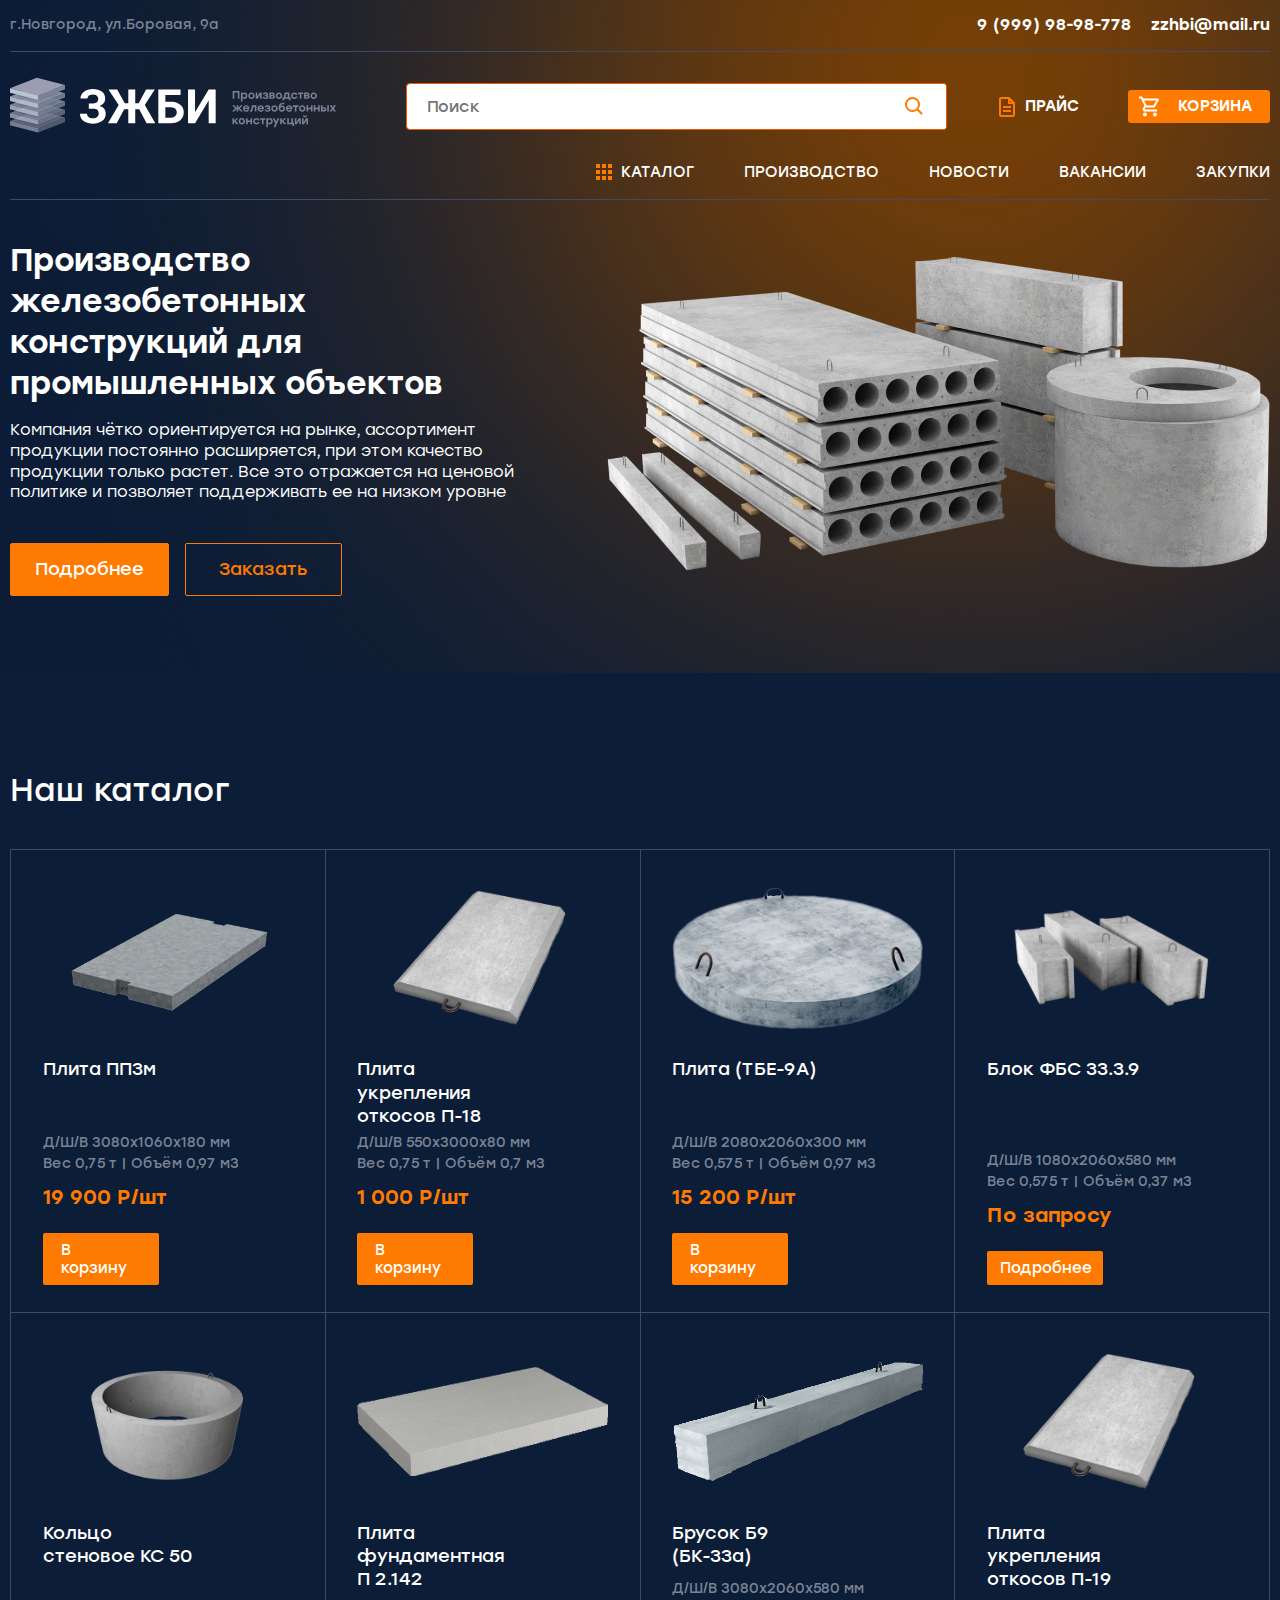
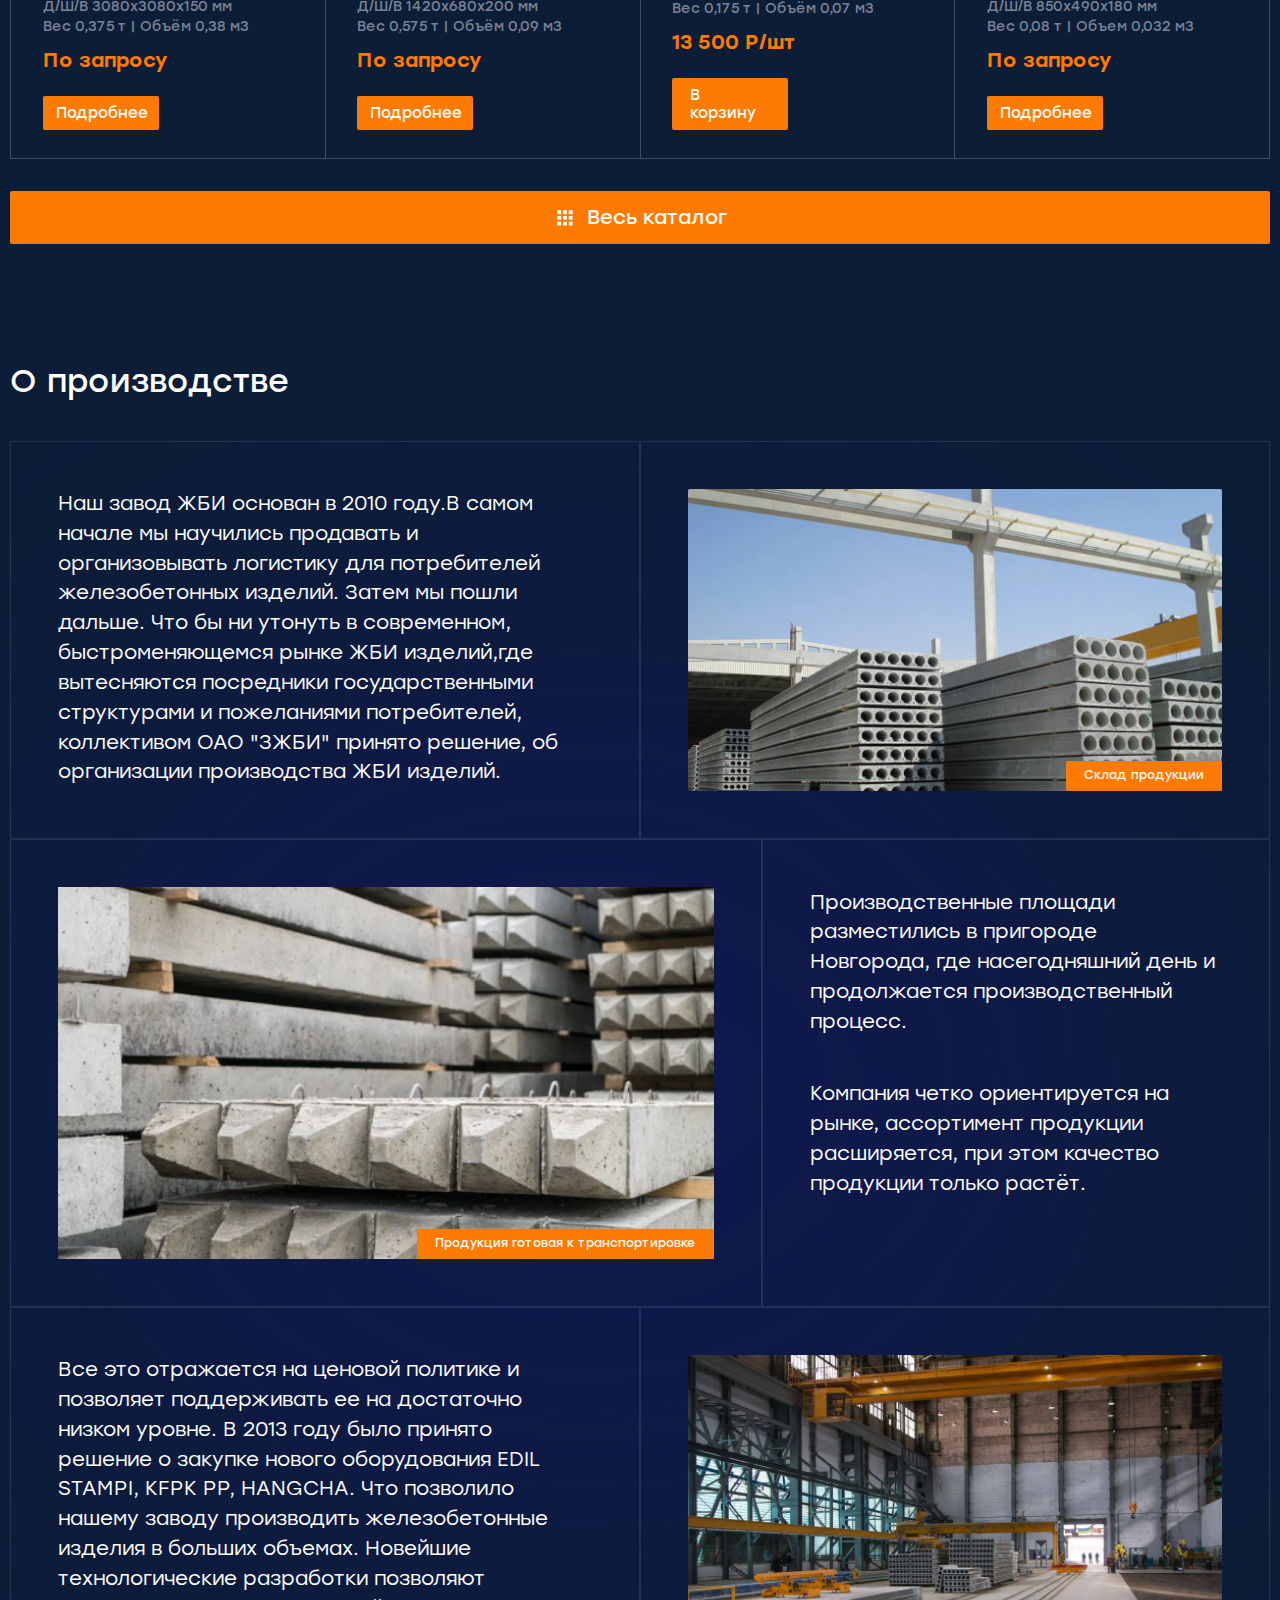
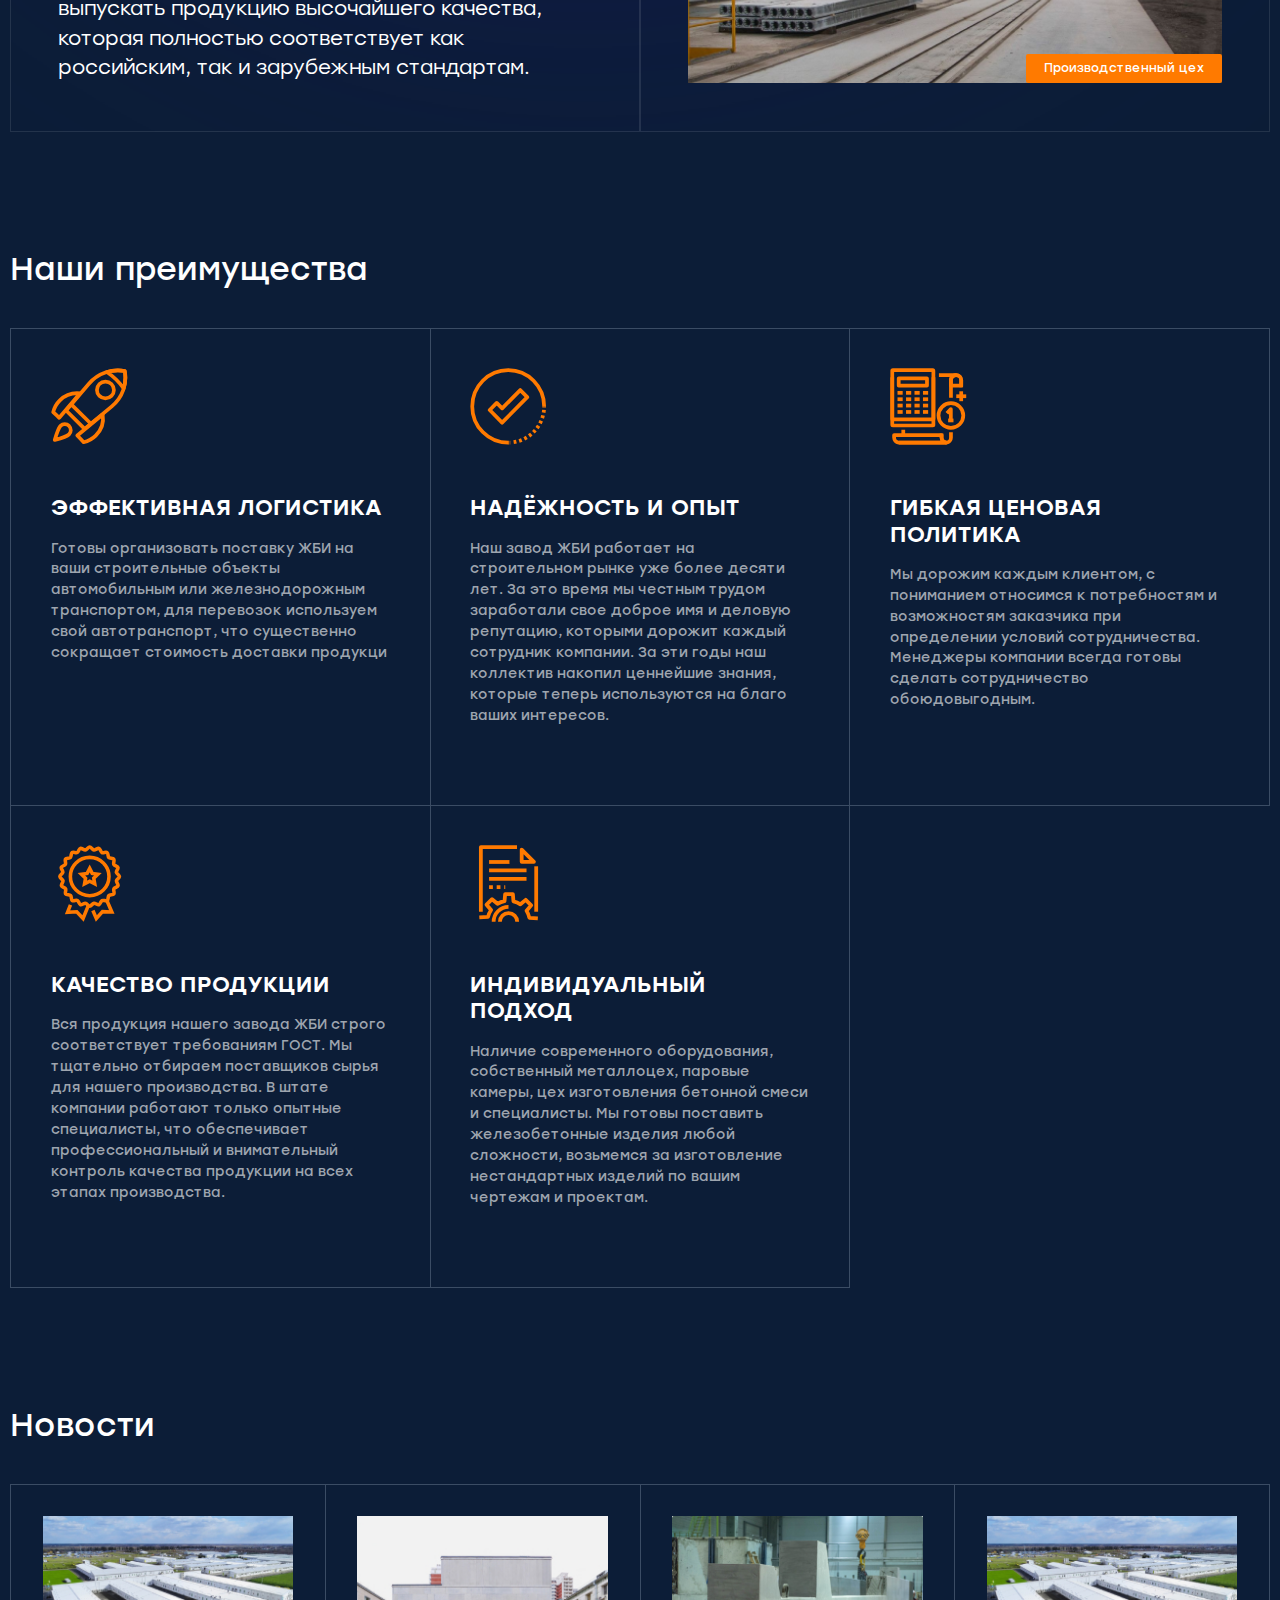
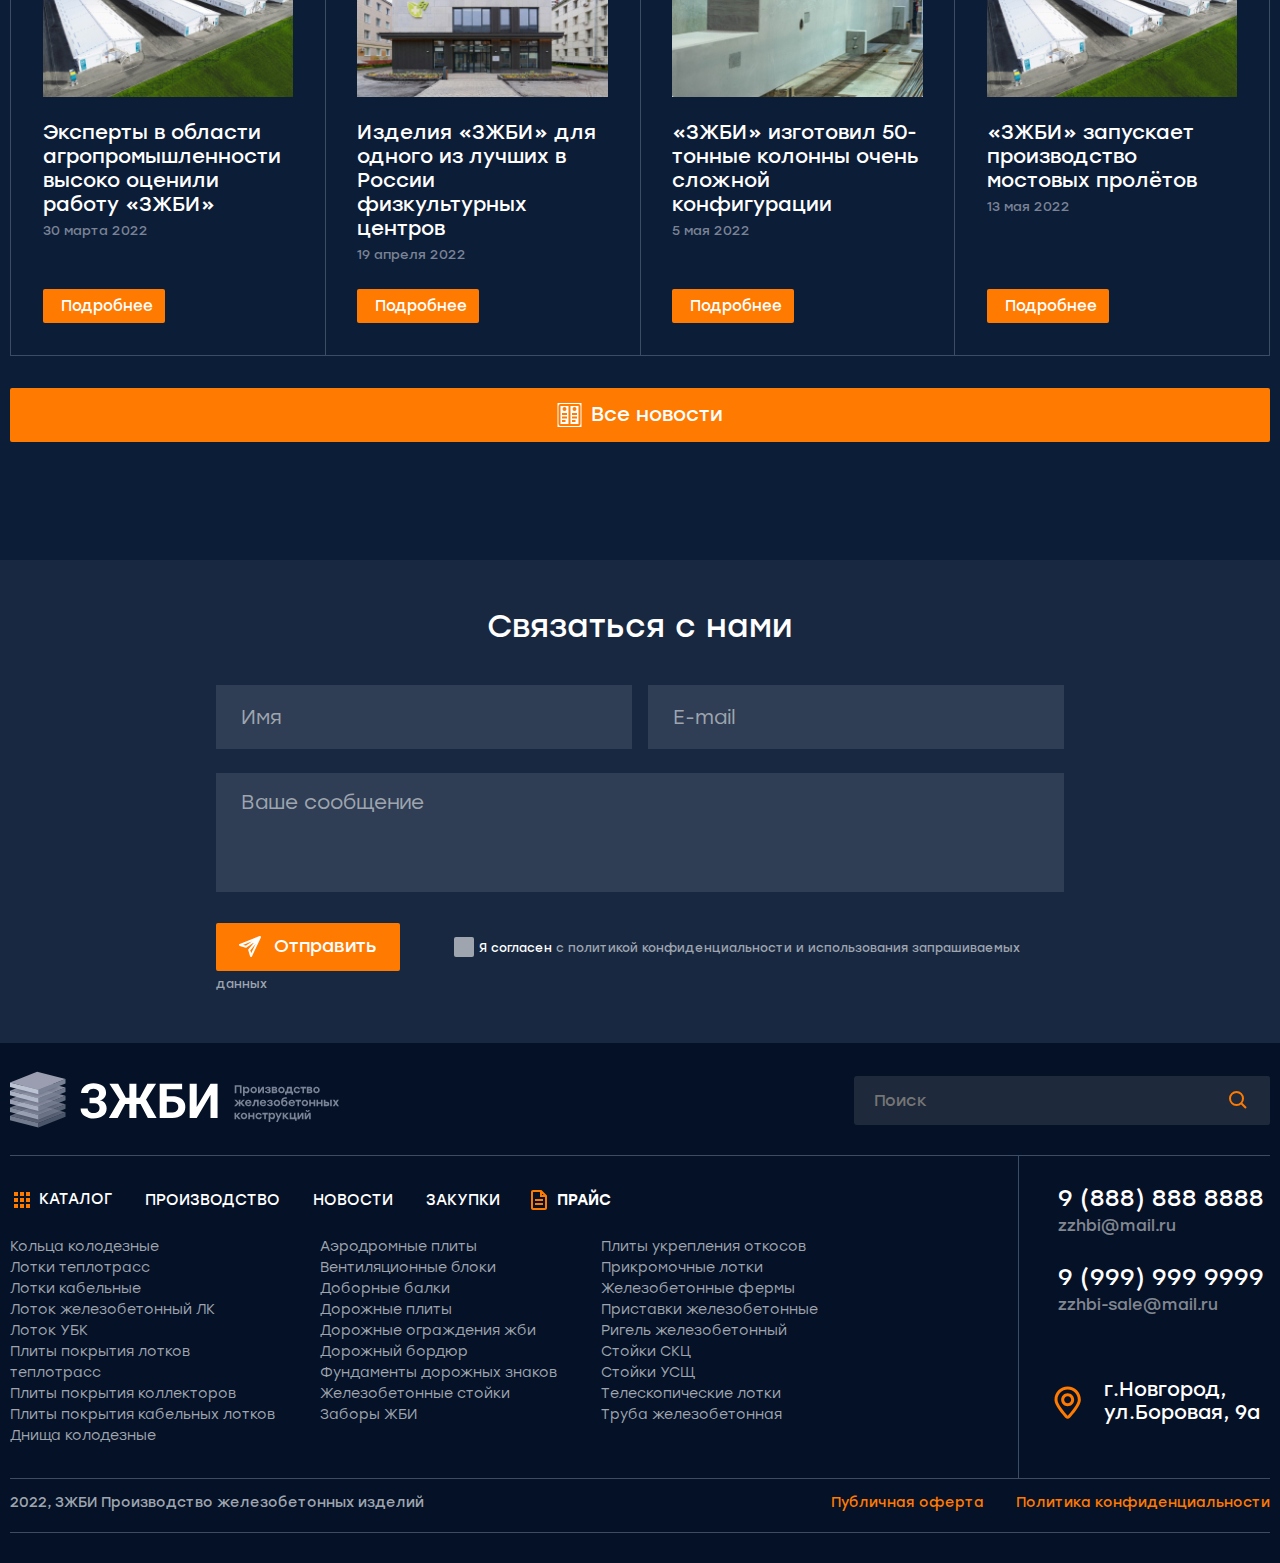
==== commit 1e866465: "Add files via upload" ====
--- a/index.html
+++ b/index.html
@@ -37,7 +37,10 @@
                   </div>
                   <div class="header__body">
                      <div class="header__body-inner">
-                        <img class="logo__img" src="images/logo.svg " alt="логотип" data-da=".header__top,1000,first">
+                        <a class="header__logo-link" href="#">
+                           <img class="logo__img" src="images/logo.svg " alt="логотип"
+                              data-da=".header__top,1000,first">
+                        </a>
                         <div class="header__body-search">
                            <div class="header__body-search-top">
                               <div class="search-header__box" data-da=".menu__list,400,first">
@@ -61,7 +64,6 @@
                         <ul class="menu__list" data-da=".header__top,700,last">
                            <li class="menu__item menu__item-catalog">
                               <a class=" menu__link-catalog" href="#">
-                                 <!-- <img class="menu__link-img" src="images/icons/catalog.svg" alt=""> -->
                                  <svg width="24" height="24" viewBox="0 0 24 24" fill="none"
                                     xmlns="http://www.w3.org/2000/svg">
                                     <path
@@ -673,7 +675,6 @@
 
          <section class="news">
             <div class="container">
-
                <div class="section-title__block">
                   <h2 class="section-title ">
                      Новости
@@ -745,13 +746,177 @@
             </div>
          </section>
 
-
+         <section class="contacs">
+            <div class="container">
+               <div class="contacs__inner">
+                  <div class="section-title__block contacs-title__block">
+                     <h2 class="section-title contacs-title">
+                        Связаться с нами
+                     </h2>
+                  </div>
+                  <form class="contacs__form" action="#">
+                     <input class="contacs__input" type="text" placeholder="Имя">
+                     <input class="contacs__input" type="text" placeholder="E-mail">
+                     <textarea class="contacs__textarea" placeholder="Ваше сообщение"></textarea>
+                     <button class="contacs__btn" type="submit">Отправить</button>
+                     <label class="contacs__label">
+                        <input class="contacs__chekbox" type="checkbox">
+                        <span class="contacs__chekbox-style"></span>
+                        Я согласен
+                     </label>
+                     <a class="contacs__chekbox-agreement" href="#">с политикой конфиденциальности и использования
+                        запрашиваемых данных</a>
+                  </form>
+               </div>
+            </div>
+         </section>
 
 
       </main>
 
 
-      <footer class="footer">я футер</footer>
+      <footer class="footer">
+         <div class="container">
+            <div class="footer__inner">
+               <div class="footer__top">
+                  <a class="footer__logo-link" href="#">
+                     <img class="footer__logo" src="images/logo.svg" alt="логотип">
+                  </a>
+                  <div class="search-footer__box">
+                     <form class="search-footer" action="#">
+                        <input class="search-footer__input" type="text" placeholder="Поиск">
+                        <button class="search-footer__button" type="submit">
+                           <img class="search-button__img" src="images/icons/search.svg" alt="иконка поиск">
+                        </button>
+                     </form>
+                  </div>
+               </div>
+
+               <div class="footer__body">
+                  <div class="footer__body-content">
+                     <nav class="menu footer__menu ">
+                        <ul class="footer-menu__list ">
+                           <li class=" menu__item-catalog footer-menu__item footer-menu__item-catalog">
+                              <a class=" menu__link-catalog  footer-menu__link-catalog" href="#">
+                                 <svg width="24" height="24" viewBox="0 0 24 24" fill="none"
+                                    xmlns="http://www.w3.org/2000/svg">
+                                    <path
+                                       d="M5 5H7V7H5V5ZM5 11H7V13H5V11ZM5 17H7V19H5V17ZM11 5H13V7H11V5ZM11 11H13V13H11V11ZM11 17H13V19H11V17ZM17 5H19V7H17V5ZM17 11H19V13H17V11ZM17 17H19V19H17V17Z"
+                                       stroke="#FF7A00" stroke-width="2" />
+                                 </svg>
+                              </a>
+                              <a class="menu__link footer-menu__link  footer-menu__link-catalog" href="#">
+                                 Каталог
+                              </a>
+                           </li>
+                           <li class=" footer-menu__item">
+                              <a class="menu__link footer-menu__link " href="#">Производство</a>
+                           </li>
+                           <li class=" footer-menu__item">
+                              <a class="menu__link footer-menu__link " href="#">Новости</a>
+                           </li>
+                           <li class=" footer-menu__item">
+                              <a class="menu__link footer-menu__link " href="#">Закупки</a>
+                           </li>
+                           <li class=" footer-menu__item">
+                              <a class="footer-menu__link header__body-price footer__body-price" href="#">Прайс</a>
+                           </li>
+                        </ul>
+                     </nav>
+
+                     <div class="catalog__body catalog__body-actions ">
+                        <div class="footer-catalog__items-inner">
+                           <div class="catalog__body-inner block" data-spollers="580,max">
+                              <button type="button" data-spoller class="catalog-btn block__title">
+                                 Плиты покрытия
+                              </button>
+                              <div class="footer__catalog">
+                                 <ul class="footer-catalog__item footer-catalog__item-left">
+                                    <li class="footer-catalog__list">
+                                       <a class="footer-catalog__link" href="#">кольца колодезные</a>
+                                       <a class="footer-catalog__link" href="#">лотки теплотрасс</a>
+                                       <a class="footer-catalog__link" href="#">лотки кабельные</a>
+                                       <a class="footer-catalog__link" href="#">Лоток железобетонный ЛК</a>
+                                       <a class="footer-catalog__link" href="#">Лоток УБК</a>
+                                       <a class="footer-catalog__link" href="#">Плиты покрытия лотков теплотрасс</a>
+                                       <a class="footer-catalog__link" href="#">Плиты покрытия коллекторов</a>
+                                       <a class="footer-catalog__link" href="#">Плиты покрытия кабельных лотков</a>
+                                       <a class="footer-catalog__link" href="#">Днища колодезные</a>
+                                    </li>
+                                 </ul>
+                              </div>
+                           </div>
+                           <div class="catalog__body-inner block" data-spollers="580,max">
+                              <button type="button" data-spoller class="catalog-btn block__title">
+                                 Железобетонные стойки
+                              </button>
+                              <div class="footer__catalog">
+                                 <ul class="footer-catalog__item footer-catalog__item-centr">
+                                    <li class="footer-catalog__list">
+                                       <a class="footer-catalog__link" href="#">Аэродромные плиты</a>
+                                       <a class="footer-catalog__link" href="#">Вентиляционные блоки</a>
+                                       <a class="footer-catalog__link" href="#">Доборные балки</a>
+                                       <a class="footer-catalog__link" href="#">Дорожные плиты</a>
+                                       <a class="footer-catalog__link" href="#">Дорожные ограждения жби</a>
+                                       <a class="footer-catalog__link" href="#">Дорожный бордюр</a>
+                                       <a class="footer-catalog__link" href="#">Фундаменты дорожных знаков</a>
+                                       <a class="footer-catalog__link" href="#">Железобетонные стойки</a>
+                                       <a class="footer-catalog__link" href="#">Заборы ЖБИ</a>
+                                    </li>
+                                 </ul>
+                              </div>
+                           </div>
+                           <div class="catalog__body-inner block" data-spollers="580,max">
+                              <button type="button" data-spoller class="catalog-btn block__title">
+                                 Плиты укрепления откосов
+                              </button>
+                              <div class="footer__catalog">
+                                 <ul class="footer-catalog__item footer-catalog__item-right">
+                                    <li class="footer-catalog__list">
+                                       <a class="footer-catalog__link" href="#">Плиты укрепления откосов</a>
+                                       <a class="footer-catalog__link" href="#">Прикромочные лотки</a>
+                                       <a class="footer-catalog__link" href="#">Железобетонные фермы</a>
+                                       <a class="footer-catalog__link" href="#">Приставки железобетонные</a>
+                                       <a class="footer-catalog__link" href="#">Ригель железобетонный</a>
+                                       <a class="footer-catalog__link" href="#">Стойки СКЦ</a>
+                                       <a class="footer-catalog__link" href="#">Стойки УСЩ</a>
+                                       <a class="footer-catalog__link" href="#">Телескопические лотки</a>
+                                       <a class="footer-catalog__link" href="#">Труба железобетонная</a>
+                                    </li>
+                                 </ul>
+                              </div>
+                           </div>
+                        </div>
+                     </div>
+
+                  </div>
+                  <div class="footer__body-contacts" data-da=".footer__bottom,820,first">
+                     <div class="footer__phone-box">
+                        <a class="footer__phone" href="tel:98888888888">9 (888) 888 8888</a>
+                        <a class="footer__mail" href="mailto:zzhbi@mail.ru">zzhbi@mail.ru</a>
+                     </div>
+                     <div class="footer__phone-box">
+                        <a class="footer__phone" href="tel:99999999999">9 (999) 999 9999</a>
+                        <a class="footer__mail" href="mailto:zzhbi-sale@mail.ru">zzhbi-sale@mail.ru</a>
+                     </div>
+                     <div class="footer__address">
+                        <p class="footer__address-city">г.Новгород, </p>
+                        <p class="footer__address-street">ул.Боровая, 9а</p>
+                     </div>
+                  </div>
+               </div>
+               <div class="footer__bottom">
+                  <div class="footer__bottom-inner">
+                     <p class="copy">2022, ЗЖБИ Производство железобетонных изделий</p>
+                     <div class="politics-box">
+                        <a class="politics__link" href="#">Публичная оферта</a>
+                        <a class="politics__link" href="#">Политика конфиденциальности</a>
+                     </div>
+                  </div>
+               </div>
+            </div>
+         </div>
+      </footer>
 
 
 
--- a/css/style.min.css
+++ b/css/style.min.css
@@ -1 +1 @@
-html{-webkit-box-sizing:border-box;box-sizing:border-box;height:100%}*,*::after,*::before{-webkit-box-sizing:inherit;box-sizing:inherit}ul[class],ol[class]{padding:0}body,h1,h2,h3,h4,h5,h6,p,ul[class],ol[class],li,figure,figcaption,blockquote,dl,dd{margin:0}ul[class]{list-style:none}img{max-width:100%;display:block}input,button,textarea,select{font:inherit}a{text-decoration:none}@font-face{font-family:'Stolzl';src:url("../fonts/Stolzl-Light.eot");src:local("Stolzl Light"),local("Stolzl-Light"),url("../fonts/Stolzl-Light.eot?#iefix") format("embedded-opentype"),url("../fonts/Stolzl-Light.woff2") format("woff2"),url("../fonts/Stolzl-Light.woff") format("woff"),url("../fonts/Stolzl-Light.ttf") format("truetype");font-weight:300;font-style:normal}@font-face{font-family:'Stolzl';src:url("../fonts/Stolzl-Thin.eot");src:local("Stolzl Thin"),local("Stolzl-Thin"),url("../fonts/Stolzl-Thin.eot?#iefix") format("embedded-opentype"),url("../fonts/Stolzl-Thin.woff2") format("woff2"),url("../fonts/Stolzl-Thin.woff") format("woff"),url("../fonts/Stolzl-Thin.ttf") format("truetype");font-weight:100;font-style:normal}@font-face{font-family:'Stolzl Book';src:url("../fonts/Stolzl-Book.eot");src:local("Stolzl Book"),local("Stolzl-Book"),url("../fonts/Stolzl-Book.eot?#iefix") format("embedded-opentype"),url("../fonts/Stolzl-Book.woff2") format("woff2"),url("../fonts/Stolzl-Book.woff") format("woff"),url("../fonts/Stolzl-Book.ttf") format("truetype");font-weight:normal;font-style:normal}@font-face{font-family:'Stolzl';src:url("../fonts/Stolzl-Regular.eot");src:local("Stolzl Regular"),local("Stolzl-Regular"),url("../fonts/Stolzl-Regular.eot?#iefix") format("embedded-opentype"),url("../fonts/Stolzl-Regular.woff2") format("woff2"),url("../fonts/Stolzl-Regular.woff") format("woff"),url("../fonts/Stolzl-Regular.ttf") format("truetype");font-weight:normal;font-style:normal}@font-face{font-family:'Stolzl';src:url("../fonts/Stolzl-Bold.eot");src:local("Stolzl Bold"),local("Stolzl-Bold"),url("../fonts/Stolzl-Bold.eot?#iefix") format("embedded-opentype"),url("../fonts/Stolzl-Bold.woff2") format("woff2"),url("../fonts/Stolzl-Bold.woff") format("woff"),url("../fonts/Stolzl-Bold.ttf") format("truetype");font-weight:bold;font-style:normal}@font-face{font-family:'Stolzl';src:url("../fonts/Stolzl-Medium.eot");src:local("Stolzl Medium"),local("Stolzl-Medium"),url("../fonts/Stolzl-Medium.eot?#iefix") format("embedded-opentype"),url("../fonts/Stolzl-Medium.woff2") format("woff2"),url("../fonts/Stolzl-Medium.woff") format("woff"),url("../fonts/Stolzl-Medium.ttf") format("truetype");font-weight:500;font-style:normal}.slick-slider{position:relative;display:block;-webkit-box-sizing:border-box;box-sizing:border-box;-webkit-touch-callout:none;-webkit-user-select:none;-moz-user-select:none;-ms-user-select:none;user-select:none;-ms-touch-action:pan-y;touch-action:pan-y;-webkit-tap-highlight-color:transparent}.slick-list{position:relative;overflow:hidden;display:block;margin:0;padding:0}.slick-list:focus{outline:none}.slick-list.dragging{cursor:pointer;cursor:hand}.slick-slider .slick-track,.slick-slider .slick-list{-webkit-transform:translate3d(0, 0, 0);-ms-transform:translate3d(0, 0, 0);transform:translate3d(0, 0, 0)}.slick-track{position:relative;left:0;top:0;display:block;margin-left:auto;margin-right:auto}.slick-track:before,.slick-track:after{content:"";display:table}.slick-track:after{clear:both}.slick-loading .slick-track{visibility:hidden}.slick-slide{float:left;height:100%;min-height:1px;display:none}[dir="rtl"] .slick-slide{float:right}.slick-slide img{display:block}.slick-slide.slick-loading img{display:none}.slick-slide.dragging img{pointer-events:none}.slick-initialized .slick-slide{display:block}.slick-loading .slick-slide{visibility:hidden}.slick-vertical .slick-slide{display:block;height:auto;border:1px solid transparent}.slick-arrow.slick-hidden{display:none}.icon-menu{display:none;margin:0;padding:0;border:none;background-color:transparent;position:relative;-webkit-box-flex:0;-ms-flex:0 0 30px;flex:0 0 30px;height:20px;cursor:pointer;z-index:5;width:30px;margin-right:10px}.icon-menu span,.icon-menu::before,.icon-menu::after{-webkit-transition:all 0.3s ease 0s;-o-transition:all 0.3s ease 0s;transition:all 0.3s ease 0s;left:0px;position:absolute;width:100%;height:3px;border-radius:1px;background-color:#FF7A00}.icon-menu::before,.icon-menu::after{content:""}.icon-menu::before{top:0px}.icon-menu::after{bottom:0px}.icon-menu span{top:50%;-webkit-transform:scale(1) translate(0px, -50%);-ms-transform:scale(1) translate(0px, -50%);transform:scale(1) translate(0px, -50%)}.icon-menu.menu-open span{-webkit-transform:scale(0) translate(0px, -50%);-ms-transform:scale(0) translate(0px, -50%);transform:scale(0) translate(0px, -50%)}.menu-open.icon-menu::before{top:50%;-webkit-transform:rotate(-45deg) translate(0px, -50%);-ms-transform:rotate(-45deg) translate(0px, -50%);transform:rotate(-45deg) translate(0px, -50%)}.menu-open.icon-menu::after{bottom:45%;-webkit-transform:rotate(45deg) translate(0px, 50%);-ms-transform:rotate(45deg) translate(0px, 50%);transform:rotate(45deg) translate(0px, 50%)}@media (max-width: 500px){.icon-menu{margin-right:25px}}@media (max-width: 500px){.wrapper{margin-top:80px}}.header{background-color:#0C1D37;background-image:url("../images/header-bg.png");background-repeat:no-repeat;background-size:cover;background-position:center;background-position-x:50%;margin-bottom:100px}@media (max-width: 1300px){.header{margin-bottom:calc(45px + 55 * ((100vw - 320px) / 980))}}@media (max-width: 500px){.header__page{background-color:#0C1D37;padding-bottom:20px}}@media (max-width: 400px){.header__page{background-color:transparent;padding-bottom:0px}}.header__top{display:-webkit-box;display:-ms-flexbox;display:flex;-webkit-box-pack:justify;-ms-flex-pack:justify;justify-content:space-between;-webkit-box-align:center;-ms-flex-align:center;align-items:center;margin-top:13px;margin-bottom:25px;padding-bottom:14px;border-bottom:1px solid #3B4C64}@media (max-width: 1000px){.header__top{margin-bottom:calc(0px + 25 * ((100vw - 320px) / 980))}}@media (max-width: 700px){.header__top{margin-top:5px;padding-bottom:5px}}@media (max-width: 500px){.header__top{position:fixed;top:0;left:0;width:100%;z-index:50;background:#0C1D37;margin-top:0px;margin-left:0px;padding-top:10px;padding-left:10px}.wrapper{margin-top:80px}}@media (max-width: 400px){.header__top{border-bottom:0}}.header__top-address{font-size:14px;line-height:1.17;color:#7A8396}@media (max-width: 870px){.header__top-address{display:none}}@media (max-width: 530px){.header__top-contacts{display:-webkit-box;display:-ms-flexbox;display:flex;-webkit-box-align:center;-ms-flex-align:center;align-items:center}}.top-contacts__phone,.top-contacts__mail{font-family:"Stolzl",sans-serif;font-size:16px;line-height:1.13;color:#fff;font-weight:500;-webkit-transition:all 0.3s;-o-transition:all 0.3s;transition:all 0.3s}@media (max-width: 430px){.top-contacts__phone{display:none}}.top-contacts__mail{margin-left:15px}@media (max-width: 530px){.top-contacts__mail{display:none}}.top-contacts__phone-mobile,.top-contacts__mail-mobile{display:none}@media (max-width: 430px){.top-contacts__phone-mobile{display:block;margin-left:5px;margin-right:10px}.mobile__phone-img{width:30px;height:30px}}@media (max-width: 530px){.top-contacts__mail-mobile{display:inline-block;margin-left:15px;margin-right:15px}.mobile__mail-img{width:30px;height:30px}}.top-contacts__phone:hover,.top-contacts__mail:hover{color:#FF7A00;-webkit-transition:all 0.3s;-o-transition:all 0.3s;transition:all 0.3s}@media (max-width: 700px){.icon-menu{display:block}}.header__body{margin-bottom:25px}@media (max-width: 1000px){.header__body{display:-webkit-box;display:-ms-flexbox;display:flex;-webkit-box-pack:center;-ms-flex-pack:center;justify-content:center;margin-bottom:calc(0px + 25 * ((100vw - 320px) / 980))}}@media (max-width: 1300px){.logo__img{width:calc(165px + 165 * ((100vw - 320px) / 980));height:calc(30px + 29 * ((100vw - 320px) / 980))}}@media (max-width: 700px){.logo__img{display:none}}.header__body-inner{display:-webkit-box;display:-ms-flexbox;display:flex;-webkit-box-pack:justify;-ms-flex-pack:justify;justify-content:space-between;-webkit-box-align:center;-ms-flex-align:center;align-items:center}@media (max-width: 1000px){.header__body-inner{display:-webkit-box;display:-ms-flexbox;display:flex;-webkit-box-pack:justify;-ms-flex-pack:justify;justify-content:space-between;-webkit-box-align:center;-ms-flex-align:center;align-items:center}}@media (max-width: 900px){.header__body-inner{display:-webkit-box;display:-ms-flexbox;display:flex;-webkit-box-pack:end;-ms-flex-pack:end;justify-content:flex-end;-webkit-box-align:center;-ms-flex-align:center;align-items:center}}.logo__img-mobile{display:none}@media (max-width: 700px){.logo__img-mobile{display:block;width:calc(140px + 71 * ((100vw - 320px) / 980));height:calc(37px + 21 * ((100vw - 320px) / 980))}}.header__body-search{display:-webkit-box;display:-ms-flexbox;display:flex}@media (max-width: 400px){.search-header__box{margin-left:10px;margin-right:10px;margin-top:50px}}.search-header{position:relative;border:1px solid #F55800;border-radius:3px;margin-left:15px}@media (max-width: 1000px){.search-header{margin-left:0px}}.search-header__input{border:none;padding:0;outline:none;width:550px;height:45px;border-radius:3px;padding:3px 20px;font-size:18px}@media (max-width: 1300px){.search-header__input{width:calc(0px + 550 * ((100vw - 320px) / 980))}}@media (max-width: 1000px){.search-header__input{width:calc(10px + 1035 * ((100vw - 320px) / 980));height:calc(35px + 10 * ((100vw - 320px) / 980))}}@media (max-width: 900px){.search-header__input{width:calc(25px + 1020 * ((100vw - 320px) / 980))}}@media (max-width: 600px){.search-header__input{width:calc(156px + 889 * ((100vw - 320px) / 980))}}@media (max-width: 450px){.search-header__input{width:calc(330px + 715 * ((100vw - 320px) / 980))}}@media (max-width: 400px){.search-header__input{display:block;width:100%}}.search-header__input::-webkit-input-placeholder{font-size:16px}.search-header__input::-moz-placeholder{font-size:16px}.search-header__input:-ms-input-placeholder{font-size:16px}.search-header__input::-ms-input-placeholder{font-size:16px}.search-header__input::placeholder{font-size:16px}.search-header__button{position:absolute;top:0;right:0;margin:0;padding:0;border:none;background-color:#fff;cursor:pointer;padding:3px 20px;border-top-right-radius:3px;border-bottom-right-radius:3px;height:45px;display:-webkit-box;display:-ms-flexbox;display:flex;-webkit-box-align:center;-ms-flex-align:center;align-items:center;-webkit-box-pack:center;-ms-flex-pack:center;justify-content:center}@media (max-width: 1000px){.search-header__button{height:calc(35px + 10 * ((100vw - 320px) / 980))}}.header__body-search-bottom{display:-webkit-box;display:-ms-flexbox;display:flex;-webkit-box-align:center;-ms-flex-align:center;align-items:center}.header__body-price{position:relative;margin-left:80px;-webkit-transition:all 0.3s;-o-transition:all 0.3s;transition:all 0.3s}@media (max-width: 1300px){.header__body-price{margin-left:calc(0px + 80 * ((100vw - 320px) / 980))}}@media (max-width: 1100px){.header__body-price{margin-left:43px}}@media (max-width: 600px){.header__body-price{margin-left:34px;display:block;padding-top:20px;padding-bottom:5px}}.header__body-price::before{position:absolute;content:url("../images/icons/price.svg");left:-30px;top:-3px;width:24px;height:24px}@media (max-width: 600px){.header__body-price::before{left:-30px;top:15px}}.header__body-price:hover{color:#FF7A00;-webkit-transition:all 0.3s;-o-transition:all 0.3s;transition:all 0.3s}.header__basket-btn{position:relative;margin-left:50px;padding:8px 18px 8px 50px;background-color:#FF7A00;color:#fff;border-radius:3px;-webkit-transition:background-color 0.3s;-o-transition:background-color 0.3s;transition:background-color 0.3s}@media (max-width: 1300px){.header__basket-btn{margin-left:calc(0px + 50 * ((100vw - 320px) / 980))}}@media (max-width: 1100px){.header__basket-btn{margin-left:15px}}@media (max-width: 450px){.header__basket-btn{display:inline-block;margin-left:35px;margin-top:20px}}.header__basket-btn::before{position:absolute;content:url("../images/icons/basket.svg");top:4px;left:10px;width:24px;height:24px}.header__basket-btn:hover{background-color:#F55800;-webkit-transition:background-color 0.3s;-o-transition:background-color 0.3s;transition:background-color 0.3s}.header__bottom{padding-bottom:15px;border-bottom:1px solid #3B4C64}@media (max-width: 700px){.header__bottom{padding-bottom:0px}}@media (max-width: 500px){.header__bottom{border-bottom:none}}.menu__list{display:-webkit-box;display:-ms-flexbox;display:flex;-webkit-box-pack:end;-ms-flex-pack:end;justify-content:flex-end;-webkit-box-align:center;-ms-flex-align:center;align-items:center}@media (max-width: 700px){.menu__list{position:absolute;left:0;right:0;top:115px;-webkit-transform:translateX(-150%);-ms-transform:translateX(-150%);transform:translateX(-150%);background:#0C1D37;-webkit-transition:all 0.3s;-o-transition:all 0.3s;transition:all 0.3s;width:100%;z-index:5;overflow:auto;min-height:100%;display:block}.menu__list.menu__list--active{-webkit-transform:translateX(0%);-ms-transform:translateX(0%);transform:translateX(0%);-webkit-transition:all 0.3s;-o-transition:all 0.3s;transition:all 0.3s}}@media (max-width: 500px){.menu__list{top:56px;left:0px;min-height:500px}}@media (max-width: 450px){.menu__list{top:55px}}@media (max-width: 400px){.menu__list{top:52px}}.menu__item+.menu__item{margin-left:50px}@media (max-width: 700px){.menu__item+.menu__item{margin-left:0px}.menu__item{padding-top:10px;padding-left:34px}.menu__item:last-child{padding-bottom:50px}}.header__body-price,.header__basket-btn,.menu__link{font-size:15px;line-height:1.15;color:#fff;font-weight:500;text-transform:uppercase}.menu__link{padding-bottom:3px;-webkit-transition:all 0.3s;-o-transition:all 0.3s;transition:all 0.3s;font-weight:400;position:relative}.menu__link::before{content:"";position:absolute;width:0;left:auto;right:0;bottom:-2px;background-color:#F55800;height:3px;-webkit-transition:all 0.3s;-o-transition:all 0.3s;transition:all 0.3s}.menu__link:hover{color:#F55800}.menu__link:hover::before{width:100%;right:auto;left:0}.menu__item-catalog{display:-webkit-box;display:-ms-flexbox;display:flex;-webkit-box-align:center;-ms-flex-align:center;align-items:center;-webkit-box-align:end;-ms-flex-align:end;align-items:flex-end}@media (max-width: 700px){.menu__item-catalog{display:-webkit-inline-box;display:-ms-inline-flexbox;display:inline-flex;padding-left:5px}}.menu__link-img{margin-right:10px}@media (max-width: 700px){.menu__link-img{margin-right:5px}}.menu__link-catalog{display:-webkit-box;display:-ms-flexbox;display:flex;-webkit-box-align:center;-ms-flex-align:center;align-items:center}.menu__link-catalog svg{margin-right:5px}.menu__link-catalog svg path{-webkit-transition:all .3s;-o-transition:all .3s;transition:all .3s}.menu__link-catalog:hover svg path{stroke:#F55800;-webkit-transition:all .3s;-o-transition:all .3s;transition:all .3s}.header__content-inner{display:-webkit-box;display:-ms-flexbox;display:flex;-webkit-box-pack:justify;-ms-flex-pack:justify;justify-content:space-between;margin-bottom:50px}@media (max-width: 1300px){.header__content-inner{margin-bottom:calc(25px + 25 * ((100vw - 320px) / 980))}}@media (max-width: 790px){.header__content-inner{-ms-flex-wrap:wrap;flex-wrap:wrap}}.content__block-info{width:520px}@media (max-width: 1300px){.content__block-info{width:calc(100px + 420 * ((100vw - 320px) / 980));margin-right:10px}}@media (max-width: 790px){.content__block-info{-webkit-box-ordinal-group:3;-ms-flex-order:2;order:2;width:100%}}.header__title{font-family:"Stolzl",sans-serif;font-size:32px;line-height:1.3;font-weight:500;max-width:383px;padding-top:40px;margin-bottom:16px}@media (max-width: 2150px){.header__title{max-width:445px;font-weight:500;font-size:32px;line-height:1.3}}@media (max-width: 1300px){.header__title{font-size:calc(11px + 21 * ((100vw - 320px) / 980));padding-top:calc(25px + 15 * ((100vw - 320px) / 980))}}@media (max-width: 790px){.header__title{min-width:100%;font-size:calc(20px + 12 * ((100vw - 320px) / 980))}}@media (max-width: 400px){.header__title{min-width:290px}}@media (max-width: 320px){.header__title{min-width:250px}}.header__title-text{font-family:'Stolzl Book',sans-serif;max-width:525px;margin-bottom:40px}@media (max-width: 1300px){.header__title-text{font-size:calc(14px + 2 * ((100vw - 320px) / 980));margin-bottom:calc(25px + 15 * ((100vw - 320px) / 980));line-height:1.3}}@media (max-width: 790px){.header__title-text{min-width:100%}}@media (max-width: 400px){.header__title-text{min-width:338px;line-height:1.3;padding-right:0}}@media (max-width: 320px){.header__title-text{min-width:280px;line-height:1.3}}.title__buttons-box{display:-webkit-box;display:-ms-flexbox;display:flex;gap:16px}.title__button{min-width:158px;border:1px solid #FF7A00;border-radius:2px}@media (max-width: 1300px){.title__button{min-width:calc(140px + 18 * ((100vw - 320px) / 980))}}.title-button__link{font-size:18px;padding:12px 24px 12px 24px;display:-webkit-box;display:-ms-flexbox;display:flex;-webkit-box-align:center;-ms-flex-align:center;align-items:center;-webkit-box-pack:center;-ms-flex-pack:center;justify-content:center}@media (max-width: 1300px){.title-button__link{font-size:calc(15px + 3 * ((100vw - 320px) / 980));padding-left:calc(12px + 12 * ((100vw - 320px) / 980));padding-right:calc(12px + 12 * ((100vw - 320px) / 980))}}.title-button__link-detailed{background-color:#FF7A00;color:#fff;-webkit-transition:all 0.3s;-o-transition:all 0.3s;transition:all 0.3s}.title-button__link-detailed:hover{background-color:transparent;color:#FF7A00;-webkit-transition:all 0.3s;-o-transition:all 0.3s;transition:all 0.3s}.title-button__link-book{color:#FF7A00;-webkit-transition:all 0.3s;-o-transition:all 0.3s;transition:all 0.3s}.title-button__link-book:hover{color:#fff;background-color:#FF7A00;-webkit-transition:all 0.3s;-o-transition:all 0.3s;transition:all 0.3s}.content__block-images{margin-top:50px}@media (max-width: 790px){.content__block-images{min-width:100%;-webkit-box-ordinal-group:2;-ms-flex-order:1;order:1}}.content__block-img{width:665px}@media (max-width: 790px){.content__block-img{max-width:100%;margin:0 auto}}.section-title{font-family:"Stolzl",sans-serif;font-weight:400;font-size:32px;line-height:1.18;color:#fff;padding-bottom:40px}@media (max-width: 1300px){.section-title{font-size:calc(24px + 8 * ((100vw - 320px) / 980));padding-bottom:calc(25px + 15 * ((100vw - 320px) / 980))}}@media (max-width: 650px){.section-title{font-weight:500}}.section-catalog__card{margin-top:50px;margin-bottom:150px}.catalog__card-items{display:-webkit-box;display:-ms-flexbox;display:flex;-ms-flex-wrap:wrap;flex-wrap:wrap;border:1px solid #3B4C64;border-bottom:none;border-right:none}.catalog__item-card{-webkit-box-flex:0;-ms-flex:0 1 25%;flex:0 1 25%;width:320px;padding:32px 32px 28px;border-right:1px solid #3B4C64;border-bottom:1px solid #3B4C64;-webkit-transition:all 0.3s;-o-transition:all 0.3s;transition:all 0.3s}@media (max-width: 1300px){.catalog__item-card{width:calc(144px + 176 * ((100vw - 320px) / 980));padding-left:calc(12px + 20 * ((100vw - 320px) / 980));padding-right:calc(12px + 20 * ((100vw - 320px) / 980));padding-top:calc(12px + 20 * ((100vw - 320px) / 980));padding-bottom:calc(12px + 16 * ((100vw - 320px) / 980))}}@media (max-width: 1000px){.catalog__item-card{-webkit-box-flex:0;-ms-flex:0 1 33.33333%;flex:0 1 33.33333%}}@media (max-width: 650px){.catalog__item-card{-webkit-box-flex:0;-ms-flex:0 1 50%;flex:0 1 50%}}.catalog-card__item.card__price-not-available .card__price{display:none}.catalog-card__item.card__price-not-available .card__btn-request{display:block}.catalog-card__item .card__btn-request{display:none}.card__btn-request{display:none}.card__price-request{display:none}.catalog-card__item.card__price-not-available .card__price-request{display:block}.catalog-card__item.card__price-not-available .card__btn{display:none}.catalog__item-card:hover{background-color:#FF7A00;-webkit-transition:all 0.3s;-o-transition:all 0.3s;transition:all 0.3s}.catalog__item-card:hover .card__description-size,.catalog__item-card:hover .card__description-weight,.catalog__item-card:hover .card__description-volume,.catalog__item-card:hover .card__price,.catalog__item-card:hover .card__price-request{color:#fff;-webkit-transition:all 0.3s;-o-transition:all 0.3s;transition:all 0.3s}.catalog__item-card:hover .card__btn{background:#F55800;-webkit-transition:all 0.3s;-o-transition:all 0.3s;transition:all 0.3s}.catalog__item-card:hover .card__btn-request{background:#F55800;-webkit-transition:all 0.3s;-o-transition:all 0.3s;transition:all 0.3s}.catalog__item-card:hover .card__btn:hover{background:#F4450D}.catalog__item-card:hover .card__btn-request:hover{background:#F4450D}.catalog-card__item{display:-webkit-box;display:-ms-flexbox;display:flex;-webkit-box-orient:vertical;-webkit-box-direction:normal;-ms-flex-direction:column;flex-direction:column;height:100%}.catalog-card__picture{position:relative;padding:0px 0px 60.9375% 0px}.card__images{-o-object-fit:contain;object-fit:contain;position:absolute;width:100%;height:100%;top:0;left:0}.catalog-card__hover-text{display:inline-block;font-size:20px;line-height:1.5;color:#fff;text-transform:uppercase;padding:35px 17px;background-color:rgba(255,255,255,0.5);border-radius:2px;position:absolute;top:30%;z-index:1;opacity:0;-webkit-transition:all .3s;-o-transition:all .3s;transition:all .3s}@media (max-width: 1300px){.catalog-card__hover-text{font-size:calc(10px + 10 * ((100vw - 320px) / 980));padding-left:calc(3px + 14 * ((100vw - 320px) / 980));padding-right:calc(3px + 14 * ((100vw - 320px) / 980));padding-top:calc(15px + 20 * ((100vw - 320px) / 980));padding-bottom:calc(15px + 20 * ((100vw - 320px) / 980))}}.catalog-card__picture:hover .catalog-card__hover-text{opacity:1;-webkit-transition:all .3s;-o-transition:all .3s;transition:all .3s}.catalog-card__body{-webkit-box-flex:1;-ms-flex:1 1 auto;flex:1 1 auto;display:-webkit-box;display:-ms-flexbox;display:flex;-webkit-box-orient:vertical;-webkit-box-direction:normal;-ms-flex-direction:column;flex-direction:column;margin-top:23px}.catalog-card__sale-wrapper{-webkit-box-flex:1;-ms-flex:1 1 auto;flex:1 1 auto;display:-webkit-box;display:-ms-flexbox;display:flex;-webkit-box-orient:vertical;-webkit-box-direction:normal;-ms-flex-direction:column;flex-direction:column}.card__title{-webkit-box-flex:1;-ms-flex:1 1 auto;flex:1 1 auto;font-family:"Stolzl",sans-serif;font-weight:400;font-size:18px;line-height:1.3;color:#fff;max-width:163px;padding-bottom:8px}@media (max-width: 1300px){.card__title{font-size:calc(16px + 2 * ((100vw - 320px) / 980))}}.card__description-size,.card__description-weight,.card__description-volume{font-family:"Stolzl",sans-serif;font-size:14px;line-height:1.1;color:#7A8396;max-width:201px;-webkit-transition:all 0.3s;-o-transition:all 0.3s;transition:all 0.3s}@media (max-width: 1300px){.card__description-size,.card__description-weight,.card__description-volume{font-size:calc(12px + 2 * ((100vw - 320px) / 980))}}@media (max-width: 400px){.card__description-size,.card__description-weight,.card__description-volume{max-width:calc(120px + 81 * ((100vw - 320px) / 980))}}.card__price,.card__price-request{font-weight:500;font-size:20px;line-height:1.2;color:#FF7A00;margin-top:10px;margin-bottom:24px;-webkit-transition:all 0.3s;-o-transition:all 0.3s;transition:all 0.3s}.card__btn,.card__btn-request{display:block;max-width:116px;font-family:"Stolzl",sans-serif;font-weight:400;color:#fff;font-size:15px;line-height:1.2;padding:8px 18px;background:#FF7A00;border-radius:2px;-webkit-transition:all 0.3s;-o-transition:all 0.3s;transition:all 0.3s}@media (max-width: 500px){.card__btn,.card__btn-request{min-width:100%;text-align:center}}.card__btn-request{padding-left:13px;padding-right:18px}.large-button__block{padding-top:32px;display:-webkit-box;display:-ms-flexbox;display:flex;-webkit-box-align:center;-ms-flex-align:center;align-items:center;-webkit-box-pack:center;-ms-flex-pack:center;justify-content:center;width:100%}.large-button{display:-webkit-box;display:-ms-flexbox;display:flex;-webkit-box-align:center;-ms-flex-align:center;align-items:center;-webkit-box-pack:center;-ms-flex-pack:center;justify-content:center;text-align:center;font-size:20px;line-height:1.2;color:#fff;padding:14px;width:100%;background:#FF7A00;border-radius:2px;border:1px solid transparent;-webkit-transition:all 0.3s;-o-transition:all 0.3s;transition:all 0.3s}@media (max-width: 1300px){.large-button{font-size:calc(15px + 5 * ((100vw - 320px) / 980))}}.large-button:hover{background-color:transparent;border:1px solid #FF7A00;color:#F55800;-webkit-transition:all 0.3s;-o-transition:all 0.3s;transition:all 0.3s}.large-button svg{margin-right:10px}@media (max-width: 1300px){.large-button svg{margin-right:calc(8px + 2 * ((100vw - 320px) / 980))}}.catalog__large-button:hover svg path{stroke:#FF7A00;-webkit-transition:all .3s;-o-transition:all .3s;transition:all .3s}@media (max-width: 1300px){.catalog__large-button svg{width:calc(20px + 4 * ((100vw - 320px) / 980));height:calc(20px + 4 * ((100vw - 320px) / 980))}}.production{margin-top:120px;margin-bottom:120px}@media (max-width: 1300px){.production{margin-top:calc(69px + 51 * ((100vw - 320px) / 980));margin-bottom:calc(69px + 51 * ((100vw - 320px) / 980))}}.production__body{position:relative;background:inherit;overflow:hidden;z-index:1}.production__body::after{content:"";position:absolute;top:200px;left:0;right:0;bottom:0;background:rgba(255,255,255,0.5);background:inherit;-webkit-box-shadow:inset 0 3000px rgba(19,19,100,0.5);box-shadow:inset 0 3000px rgba(19,19,100,0.5);-webkit-filter:blur(200px);filter:blur(200px);z-index:-1;width:1146px;height:898px;border-radius:50%}.body-production__block{display:-webkit-box;display:-ms-flexbox;display:flex}@media (max-width: 600px){.body-production__block{display:-webkit-box;display:-ms-flexbox;display:flex;-ms-flex-wrap:wrap;flex-wrap:wrap}}.top-text{background:#0C1D37}.block-text__inner,.block-picture__inner{width:100%;border:1px solid rgba(255,255,255,0.1)}.block-picture__inner-wide{width:59.6875%}@media (max-width: 600px){.block-picture__inner-wide{width:100%;-webkit-box-ordinal-group:3;-ms-flex-order:2;order:2}}.block-text__inner-wide{width:40.3125%}@media (max-width: 600px){.block-text__inner-wide{width:100%;-webkit-box-ordinal-group:2;-ms-flex-order:1;order:1}}.block-text__inner{padding:48px}@media (max-width: 1300px){.block-text__inner{padding-left:calc(16px + 32 * ((100vw - 320px) / 980));padding-right:calc(16px + 32 * ((100vw - 320px) / 980));padding-top:calc(16px + 32 * ((100vw - 320px) / 980));padding-bottom:calc(20px + 28 * ((100vw - 320px) / 980))}}.block-text{max-width:544px;font-family:'Stolzl Book';font-size:20px;line-height:1.5}@media (max-width: 1300px){.block-text{max-width:calc(256px + 288 * ((100vw - 320px) / 980));font-size:calc(14px + 6 * ((100vw - 320px) / 980))}}@media (max-width: 600px){.block-text{min-width:100%}}.block-text__wide{margin-bottom:43px}@media (max-width: 1300px){.block-text__wide{margin-bottom:calc(20px + 23 * ((100vw - 320px) / 980))}}.block-picture__inner{padding:48px}@media (max-width: 1300px){.block-picture__inner{padding-left:calc(12px + 36 * ((100vw - 320px) / 980));padding-right:calc(12px + 36 * ((100vw - 320px) / 980));padding-top:calc(12px + 36 * ((100vw - 320px) / 980));padding-bottom:calc(12px + 36 * ((100vw - 320px) / 980))}}.production__block-picture{position:relative;padding:0px 0px 56.6176470588235294% 0px;height:100%}.production__block-img{-o-object-fit:cover;object-fit:cover;position:absolute;width:100%;height:100%;top:0;left:0}.production__description{position:absolute;bottom:0;right:0;padding:8px 18px;background:#FF7A00;border-radius:2px;font-size:12px;line-height:1.16}@media (max-width: 1300px){.production__description{padding-left:calc(8px + 10 * ((100vw - 320px) / 980));padding-right:calc(8px + 10 * ((100vw - 320px) / 980));padding-top:calc(4px + 4 * ((100vw - 320px) / 980));padding-bottom:calc(4px + 4 * ((100vw - 320px) / 980))}}.benefits{margin-bottom:120px}@media (max-width: 1300px){.benefits{margin-bottom:calc(69px + 51 * ((100vw - 320px) / 980))}}.benefits__items{display:-webkit-box;display:-ms-flexbox;display:flex;-ms-flex-wrap:wrap;flex-wrap:wrap;border:1px solid #3B4C64;border-bottom:none;border-right:none}.benefits__item{-webkit-box-flex:0;-ms-flex:0 1 33.33333333333333333%;flex:0 1 33.33333333333333333%;max-width:426px;border-right:1px solid #3B4C64;border-bottom:1px solid #3B4C64;padding:40px 40px 0px;-webkit-transition:all 0.3s;-o-transition:all 0.3s;transition:all 0.3s}@media (max-width: 1300px){.benefits__item{padding-left:calc(16px + 24 * ((100vw - 320px) / 980));padding-right:calc(16px + 24 * ((100vw - 320px) / 980));padding-top:calc(16px + 24 * ((100vw - 320px) / 980))}}@media (max-width: 790px){.benefits__item{-webkit-box-flex:0;-ms-flex:0 1 50%;flex:0 1 50%}}@media (max-width: 515px){.benefits__item{-webkit-box-flex:0;-ms-flex:0 1 100%;flex:0 1 100%;min-width:100%}}.benefits__item:hover{background-color:#FF7A00;-webkit-transition:all 0.3s;-o-transition:all 0.3s;transition:all 0.3s}.benefits__item:hover .benefits__item-text{color:#fff;-webkit-transition:all 0.3s;-o-transition:all 0.3s;transition:all 0.3s}.benefits__item:hover .benefits__pictures svg path{fill:transparent;stroke:#fff;-webkit-transition:all 0.3s;-o-transition:all 0.3s;transition:all 0.3s}.benefits__pictures svg{margin-bottom:43px}@media (max-width: 1300px){.benefits__pictures svg{width:calc(48.62px + 29.08 * ((100vw - 320px) / 980));height:calc(48.4px + 28.95 * ((100vw - 320px) / 980));margin-bottom:calc(16px + 27 * ((100vw - 320px) / 980))}}.benefits__item-title{min-width:208px;font-weight:500;font-size:22px;line-height:1.2;text-transform:uppercase;margin-bottom:17px}@media (max-width: 1300px){.benefits__item-title{font-size:calc(16px + 6 * ((100vw - 320px) / 980));margin-bottom:calc(8px + 9 * ((100vw - 320px) / 980))}}@media (max-width: 1070px){.benefits__item-title{max-width:0px;min-width:199px}}@media (max-width: 480px){.benefits__item-title{min-width:155px}}.benefits__item-text{max-width:347px;font-size:14px;line-height:1.5;color:#9EA5AF;padding-bottom:80px}@media (max-width: 1300px){.benefits__item-text{max-width:calc(256px + 91 * ((100vw - 320px) / 980));font-size:calc(12px + 2 * ((100vw - 320px) / 980));padding-bottom:calc(16px + 64 * ((100vw - 320px) / 980))}}@media (max-width: 515px){.benefits__item-text{min-width:100%}}.news__items{display:-webkit-box;display:-ms-flexbox;display:flex;-ms-flex-wrap:wrap;flex-wrap:wrap;border:1px solid #3B4C64;border-bottom:none;border-right:none}@media (max-width: 1130px){.mobile-overflow{width:1130px}.news__inner{overflow-x:scroll}}.news__item{display:-webkit-box;display:-ms-flexbox;display:flex;-webkit-box-orient:vertical;-webkit-box-direction:normal;-ms-flex-direction:column;flex-direction:column;-webkit-box-flex:0;-ms-flex:0 1 25%;flex:0 1 25%;width:320px;padding:32px;border-right:1px solid #3B4C64;border-bottom:1px solid #3B4C64}@media (max-width: 1300px){.news__item{font-size:calc(16px + 16 * ((100vw - 320px) / 980));padding-left:calc(16px + 16 * ((100vw - 320px) / 980));padding-right:calc(16px + 16 * ((100vw - 320px) / 980));padding-top:calc(16px + 16 * ((100vw - 320px) / 980));padding-bottom:calc(16px + 16 * ((100vw - 320px) / 980))}}@media (max-width: 400px){.news__item{max-width:calc(290px + 30 * ((100vw - 320px) / 980))}}.news__picture{position:relative;padding:0px 0px 72.265625% 0px}.news__images{-webkit-box-flex:1;-ms-flex:1 1 auto;flex:1 1 auto;-o-object-fit:cover;object-fit:cover;position:absolute;width:100%;height:100%;top:0;left:0}.news__info{-webkit-box-flex:1;-ms-flex:1 1 auto;flex:1 1 auto;margin-top:24px}@media (max-width: 1300px){.news__info{margin-top:calc(19px + 5 * ((100vw - 320px) / 980))}}.news__text{font-size:20px;line-height:1.2;padding-bottom:4px}@media (max-width: 1300px){.news__text{font-size:calc(18px + 2 * ((100vw - 320px) / 980))}}.news__date{font-size:13px;line-height:1.5384615384615385;color:#7A8396;margin-bottom:24px}@media (max-width: 1300px){.news__date{margin-bottom:calc(16px + 8 * ((100vw - 320px) / 980))}}.news__btn{display:block;max-width:122px;font-family:"Stolzl",sans-serif;font-weight:400;color:#fff;font-size:15px;line-height:1.2;padding:8px 18px;background:#FF7A00;border-radius:2px;-webkit-transition:all 0.3s;-o-transition:all 0.3s;transition:all 0.3s}.news__large-button:hover svg path{stroke:#FF7A00;fill:#333;-webkit-transition:all .3s;-o-transition:all .3s;transition:all .3s}.wrapper{display:-webkit-box;display:-ms-flexbox;display:flex;-webkit-box-orient:vertical;-webkit-box-direction:normal;-ms-flex-direction:column;flex-direction:column;min-height:100%;overflow:hidden}.main{-webkit-box-flex:1;-ms-flex:1 1 auto;flex:1 1 auto}.footer{-webkit-box-flex:0;-ms-flex:0 0 auto;flex:0 0 auto}.container{max-width:1300px;padding:0 10px;margin:0 auto}body{height:100%;font-family:"Stolzl",sans-serif;font-weight:400;font-size:1rem;line-height:1.5;color:#fff;background:#0C1D37}body._lock{overflow:hidden}
+html{-webkit-box-sizing:border-box;box-sizing:border-box;height:100%}*,*::after,*::before{-webkit-box-sizing:inherit;box-sizing:inherit}ul[class],ol[class]{padding:0}body,h1,h2,h3,h4,h5,h6,p,ul[class],ol[class],li,figure,figcaption,blockquote,dl,dd{margin:0}ul[class]{list-style:none}img{max-width:100%;display:block}input,button,textarea,select{font:inherit}a{text-decoration:none}@font-face{font-family:'Stolzl';src:url("../fonts/Stolzl-Light.eot");src:local("Stolzl Light"),local("Stolzl-Light"),url("../fonts/Stolzl-Light.eot?#iefix") format("embedded-opentype"),url("../fonts/Stolzl-Light.woff2") format("woff2"),url("../fonts/Stolzl-Light.woff") format("woff"),url("../fonts/Stolzl-Light.ttf") format("truetype");font-weight:300;font-style:normal}@font-face{font-family:'Stolzl';src:url("../fonts/Stolzl-Thin.eot");src:local("Stolzl Thin"),local("Stolzl-Thin"),url("../fonts/Stolzl-Thin.eot?#iefix") format("embedded-opentype"),url("../fonts/Stolzl-Thin.woff2") format("woff2"),url("../fonts/Stolzl-Thin.woff") format("woff"),url("../fonts/Stolzl-Thin.ttf") format("truetype");font-weight:100;font-style:normal}@font-face{font-family:'Stolzl Book';src:url("../fonts/Stolzl-Book.eot");src:local("Stolzl Book"),local("Stolzl-Book"),url("../fonts/Stolzl-Book.eot?#iefix") format("embedded-opentype"),url("../fonts/Stolzl-Book.woff2") format("woff2"),url("../fonts/Stolzl-Book.woff") format("woff"),url("../fonts/Stolzl-Book.ttf") format("truetype");font-weight:normal;font-style:normal}@font-face{font-family:'Stolzl';src:url("../fonts/Stolzl-Regular.eot");src:local("Stolzl Regular"),local("Stolzl-Regular"),url("../fonts/Stolzl-Regular.eot?#iefix") format("embedded-opentype"),url("../fonts/Stolzl-Regular.woff2") format("woff2"),url("../fonts/Stolzl-Regular.woff") format("woff"),url("../fonts/Stolzl-Regular.ttf") format("truetype");font-weight:normal;font-style:normal}@font-face{font-family:'Stolzl';src:url("../fonts/Stolzl-Bold.eot");src:local("Stolzl Bold"),local("Stolzl-Bold"),url("../fonts/Stolzl-Bold.eot?#iefix") format("embedded-opentype"),url("../fonts/Stolzl-Bold.woff2") format("woff2"),url("../fonts/Stolzl-Bold.woff") format("woff"),url("../fonts/Stolzl-Bold.ttf") format("truetype");font-weight:bold;font-style:normal}@font-face{font-family:'Stolzl';src:url("../fonts/Stolzl-Medium.eot");src:local("Stolzl Medium"),local("Stolzl-Medium"),url("../fonts/Stolzl-Medium.eot?#iefix") format("embedded-opentype"),url("../fonts/Stolzl-Medium.woff2") format("woff2"),url("../fonts/Stolzl-Medium.woff") format("woff"),url("../fonts/Stolzl-Medium.ttf") format("truetype");font-weight:500;font-style:normal}.slick-slider{position:relative;display:block;-webkit-box-sizing:border-box;box-sizing:border-box;-webkit-touch-callout:none;-webkit-user-select:none;-moz-user-select:none;-ms-user-select:none;user-select:none;-ms-touch-action:pan-y;touch-action:pan-y;-webkit-tap-highlight-color:transparent}.slick-list{position:relative;overflow:hidden;display:block;margin:0;padding:0}.slick-list:focus{outline:none}.slick-list.dragging{cursor:pointer;cursor:hand}.slick-slider .slick-track,.slick-slider .slick-list{-webkit-transform:translate3d(0, 0, 0);-ms-transform:translate3d(0, 0, 0);transform:translate3d(0, 0, 0)}.slick-track{position:relative;left:0;top:0;display:block;margin-left:auto;margin-right:auto}.slick-track:before,.slick-track:after{content:"";display:table}.slick-track:after{clear:both}.slick-loading .slick-track{visibility:hidden}.slick-slide{float:left;height:100%;min-height:1px;display:none}[dir="rtl"] .slick-slide{float:right}.slick-slide img{display:block}.slick-slide.slick-loading img{display:none}.slick-slide.dragging img{pointer-events:none}.slick-initialized .slick-slide{display:block}.slick-loading .slick-slide{visibility:hidden}.slick-vertical .slick-slide{display:block;height:auto;border:1px solid transparent}.slick-arrow.slick-hidden{display:none}.icon-menu{display:none;margin:0;padding:0;border:none;background-color:transparent;position:relative;-webkit-box-flex:0;-ms-flex:0 0 30px;flex:0 0 30px;height:20px;cursor:pointer;z-index:5;width:30px;margin-right:10px}.icon-menu span,.icon-menu::before,.icon-menu::after{-webkit-transition:all 0.3s ease 0s;-o-transition:all 0.3s ease 0s;transition:all 0.3s ease 0s;left:0px;position:absolute;width:100%;height:3px;border-radius:1px;background-color:#FF7A00}.icon-menu::before,.icon-menu::after{content:""}.icon-menu::before{top:0px}.icon-menu::after{bottom:0px}.icon-menu span{top:50%;-webkit-transform:scale(1) translate(0px, -50%);-ms-transform:scale(1) translate(0px, -50%);transform:scale(1) translate(0px, -50%)}.icon-menu.menu-open span{-webkit-transform:scale(0) translate(0px, -50%);-ms-transform:scale(0) translate(0px, -50%);transform:scale(0) translate(0px, -50%)}.menu-open.icon-menu::before{top:50%;-webkit-transform:rotate(-45deg) translate(0px, -50%);-ms-transform:rotate(-45deg) translate(0px, -50%);transform:rotate(-45deg) translate(0px, -50%)}.menu-open.icon-menu::after{bottom:45%;-webkit-transform:rotate(45deg) translate(0px, 50%);-ms-transform:rotate(45deg) translate(0px, 50%);transform:rotate(45deg) translate(0px, 50%)}@media (max-width: 500px){.icon-menu{margin-right:25px}}@media (max-width: 500px){.wrapper{margin-top:80px}}.header{background-color:#0C1D37;background-image:url("../images/header-bg.png");background-repeat:no-repeat;background-size:cover;background-position:center;background-position-x:50%;margin-bottom:100px}@media (max-width: 1300px){.header{margin-bottom:calc(45px + 55 * ((100vw - 320px) / 980))}}@media (max-width: 500px){.header__page{background-color:#0C1D37;padding-bottom:20px}}@media (max-width: 400px){.header__page{background-color:transparent;padding-bottom:0px}}.header__top{display:-webkit-box;display:-ms-flexbox;display:flex;-webkit-box-pack:justify;-ms-flex-pack:justify;justify-content:space-between;-webkit-box-align:center;-ms-flex-align:center;align-items:center;margin-top:13px;margin-bottom:25px;padding-bottom:14px;border-bottom:1px solid #3B4C64}@media (max-width: 1000px){.header__top{margin-bottom:calc(0px + 25 * ((100vw - 320px) / 980))}}@media (max-width: 700px){.header__top{margin-top:5px;padding-bottom:5px}}@media (max-width: 500px){.header__top{position:fixed;top:0;left:0;width:100%;z-index:50;background:#0C1D37;margin-top:0px;margin-left:0px;padding-top:10px;padding-left:10px}.wrapper{margin-top:80px}}@media (max-width: 400px){.header__top{border-bottom:0}}.header__top-address{font-size:14px;line-height:1.17;color:#7A8396}@media (max-width: 870px){.header__top-address{display:none}}@media (max-width: 530px){.header__top-contacts{display:-webkit-box;display:-ms-flexbox;display:flex;-webkit-box-align:center;-ms-flex-align:center;align-items:center}}.top-contacts__phone,.top-contacts__mail{font-family:"Stolzl",sans-serif;font-size:16px;line-height:1.13;color:#fff;font-weight:500;-webkit-transition:all 0.3s;-o-transition:all 0.3s;transition:all 0.3s}@media (max-width: 430px){.top-contacts__phone{display:none}}.top-contacts__mail{margin-left:15px}@media (max-width: 530px){.top-contacts__mail{display:none}}.top-contacts__phone-mobile,.top-contacts__mail-mobile{display:none}@media (max-width: 430px){.top-contacts__phone-mobile{display:block;margin-left:5px;margin-right:10px}.mobile__phone-img{width:30px;height:30px}}@media (max-width: 530px){.top-contacts__mail-mobile{display:inline-block;margin-left:15px;margin-right:15px}.mobile__mail-img{width:30px;height:30px}}.top-contacts__phone:hover,.top-contacts__mail:hover{color:#FF7A00;-webkit-transition:all 0.3s;-o-transition:all 0.3s;transition:all 0.3s}@media (max-width: 700px){.icon-menu{display:block}}.header__body{margin-bottom:25px}@media (max-width: 1000px){.header__body{display:-webkit-box;display:-ms-flexbox;display:flex;-webkit-box-pack:center;-ms-flex-pack:center;justify-content:center;margin-bottom:calc(0px + 25 * ((100vw - 320px) / 980))}}@media (max-width: 1300px){.logo__img{width:calc(165px + 165 * ((100vw - 320px) / 980));height:calc(30px + 29 * ((100vw - 320px) / 980))}}@media (max-width: 700px){.logo__img{display:none}}.header__body-inner{display:-webkit-box;display:-ms-flexbox;display:flex;-webkit-box-pack:justify;-ms-flex-pack:justify;justify-content:space-between;-webkit-box-align:center;-ms-flex-align:center;align-items:center}@media (max-width: 1000px){.header__body-inner{display:-webkit-box;display:-ms-flexbox;display:flex;-webkit-box-pack:justify;-ms-flex-pack:justify;justify-content:space-between;-webkit-box-align:center;-ms-flex-align:center;align-items:center}}@media (max-width: 900px){.header__body-inner{display:-webkit-box;display:-ms-flexbox;display:flex;-webkit-box-pack:end;-ms-flex-pack:end;justify-content:flex-end;-webkit-box-align:center;-ms-flex-align:center;align-items:center}}.logo__img-mobile{display:none}@media (max-width: 700px){.logo__img-mobile{display:block;width:calc(140px + 71 * ((100vw - 320px) / 980));height:calc(37px + 21 * ((100vw - 320px) / 980))}}.header__body-search{display:-webkit-box;display:-ms-flexbox;display:flex}@media (max-width: 400px){.search-header__box{margin-left:10px;margin-right:10px;margin-top:50px}}.search-header{position:relative;border:1px solid #F55800;border-radius:3px;margin-left:15px}@media (max-width: 1000px){.search-header{margin-left:0px}}.search-header__input{border:none;padding:0;outline:none;width:550px;height:45px;border-radius:3px;padding:3px 20px;font-size:18px}@media (max-width: 1300px){.search-header__input{width:calc(0px + 550 * ((100vw - 320px) / 980))}}@media (max-width: 1000px){.search-header__input{width:calc(10px + 1035 * ((100vw - 320px) / 980));height:calc(35px + 10 * ((100vw - 320px) / 980))}}@media (max-width: 900px){.search-header__input{width:calc(25px + 1020 * ((100vw - 320px) / 980))}}@media (max-width: 600px){.search-header__input{width:calc(156px + 889 * ((100vw - 320px) / 980))}}@media (max-width: 450px){.search-header__input{width:calc(330px + 715 * ((100vw - 320px) / 980))}}@media (max-width: 400px){.search-header__input{display:block;width:100%}}.search-header__input::-webkit-input-placeholder{font-size:16px}.search-header__input::-moz-placeholder{font-size:16px}.search-header__input:-ms-input-placeholder{font-size:16px}.search-header__input::-ms-input-placeholder{font-size:16px}.search-header__input::placeholder{font-size:16px}.search-header__button{position:absolute;top:0;right:0;margin:0;padding:0;border:none;background-color:#fff;cursor:pointer;padding:3px 20px;border-top-right-radius:3px;border-bottom-right-radius:3px;height:45px;display:-webkit-box;display:-ms-flexbox;display:flex;-webkit-box-align:center;-ms-flex-align:center;align-items:center;-webkit-box-pack:center;-ms-flex-pack:center;justify-content:center}@media (max-width: 1000px){.search-header__button{height:calc(35px + 10 * ((100vw - 320px) / 980))}}.header__body-search-bottom{display:-webkit-box;display:-ms-flexbox;display:flex;-webkit-box-align:center;-ms-flex-align:center;align-items:center}.header__body-price{position:relative;margin-left:80px;-webkit-transition:all 0.3s;-o-transition:all 0.3s;transition:all 0.3s}@media (max-width: 1300px){.header__body-price{margin-left:calc(0px + 80 * ((100vw - 320px) / 980))}}@media (max-width: 1100px){.header__body-price{margin-left:43px}}@media (max-width: 600px){.header__body-price{margin-left:34px;display:block;padding-top:20px;padding-bottom:5px}}.header__body-price::before{position:absolute;content:url("../images/icons/price.svg");left:-30px;top:-3px;width:24px;height:24px}@media (max-width: 600px){.header__body-price::before{left:-30px;top:15px}}.header__body-price:hover{color:#FF7A00;-webkit-transition:all 0.3s;-o-transition:all 0.3s;transition:all 0.3s}.header__basket-btn{position:relative;margin-left:50px;padding:8px 18px 8px 50px;background-color:#FF7A00;color:#fff;border-radius:3px;-webkit-transition:background-color 0.3s;-o-transition:background-color 0.3s;transition:background-color 0.3s}@media (max-width: 1300px){.header__basket-btn{margin-left:calc(0px + 50 * ((100vw - 320px) / 980))}}@media (max-width: 1100px){.header__basket-btn{margin-left:15px}}@media (max-width: 450px){.header__basket-btn{display:inline-block;margin-left:35px;margin-top:20px}}.header__basket-btn::before{position:absolute;content:url("../images/icons/basket.svg");top:4px;left:10px;width:24px;height:24px}.header__basket-btn:hover{background-color:#F55800;-webkit-transition:background-color 0.3s;-o-transition:background-color 0.3s;transition:background-color 0.3s}.header__bottom{padding-bottom:15px;border-bottom:1px solid #3B4C64}@media (max-width: 700px){.header__bottom{padding-bottom:0px}}@media (max-width: 500px){.header__bottom{border-bottom:none}}.menu__list{display:-webkit-box;display:-ms-flexbox;display:flex;-webkit-box-pack:end;-ms-flex-pack:end;justify-content:flex-end;-webkit-box-align:center;-ms-flex-align:center;align-items:center}@media (max-width: 700px){.menu__list{position:absolute;left:0;right:0;top:115px;-webkit-transform:translateX(-150%);-ms-transform:translateX(-150%);transform:translateX(-150%);background:#0C1D37;-webkit-transition:all 0.3s;-o-transition:all 0.3s;transition:all 0.3s;width:100%;z-index:5;overflow:auto;min-height:100%;display:block}.menu__list.menu__list--active{-webkit-transform:translateX(0%);-ms-transform:translateX(0%);transform:translateX(0%);-webkit-transition:all 0.3s;-o-transition:all 0.3s;transition:all 0.3s}}@media (max-width: 500px){.menu__list{top:56px;left:0px;min-height:500px}}@media (max-width: 450px){.menu__list{top:55px}}@media (max-width: 400px){.menu__list{top:52px}}.menu__item+.menu__item{margin-left:50px}@media (max-width: 700px){.menu__item+.menu__item{margin-left:0px}.menu__item{padding-top:10px;padding-left:34px}.menu__item:last-child{padding-bottom:50px}}.header__body-price,.header__basket-btn,.menu__link{font-size:15px;line-height:1.15;color:#fff;font-weight:500;text-transform:uppercase}.menu__link{padding-bottom:3px;-webkit-transition:all 0.3s;-o-transition:all 0.3s;transition:all 0.3s;font-weight:400;position:relative}.menu__link::before{content:"";position:absolute;width:0;left:auto;right:0;bottom:-2px;background-color:#F55800;height:3px;-webkit-transition:all 0.3s;-o-transition:all 0.3s;transition:all 0.3s}.menu__link:hover{color:#F55800}.menu__link:hover::before{width:100%;right:auto;left:0}.menu__item-catalog{display:-webkit-box;display:-ms-flexbox;display:flex;-webkit-box-align:center;-ms-flex-align:center;align-items:center;-webkit-box-align:end;-ms-flex-align:end;align-items:flex-end}@media (max-width: 700px){.menu__item-catalog{display:-webkit-inline-box;display:-ms-inline-flexbox;display:inline-flex;padding-left:5px}}.menu__link-img{margin-right:10px}@media (max-width: 700px){.menu__link-img{margin-right:5px}}.menu__link-catalog{display:-webkit-box;display:-ms-flexbox;display:flex;-webkit-box-align:center;-ms-flex-align:center;align-items:center}.menu__link-catalog svg{margin-right:5px}.menu__link-catalog svg path{-webkit-transition:all .3s;-o-transition:all .3s;transition:all .3s}.menu__link-catalog:hover svg path{stroke:#F55800;-webkit-transition:all .3s;-o-transition:all .3s;transition:all .3s}.header__content-inner{display:-webkit-box;display:-ms-flexbox;display:flex;-webkit-box-pack:justify;-ms-flex-pack:justify;justify-content:space-between;margin-bottom:50px}@media (max-width: 1300px){.header__content-inner{margin-bottom:calc(25px + 25 * ((100vw - 320px) / 980))}}@media (max-width: 790px){.header__content-inner{-ms-flex-wrap:wrap;flex-wrap:wrap}}.content__block-info{width:520px}@media (max-width: 1300px){.content__block-info{width:calc(100px + 420 * ((100vw - 320px) / 980));margin-right:10px}}@media (max-width: 790px){.content__block-info{-webkit-box-ordinal-group:3;-ms-flex-order:2;order:2;width:100%}}.header__title{font-family:"Stolzl",sans-serif;font-size:32px;line-height:1.3;font-weight:500;max-width:383px;padding-top:40px;margin-bottom:16px}@media (max-width: 2150px){.header__title{max-width:445px;font-weight:500;font-size:32px;line-height:1.3}}@media (max-width: 1300px){.header__title{font-size:calc(11px + 21 * ((100vw - 320px) / 980));padding-top:calc(25px + 15 * ((100vw - 320px) / 980))}}@media (max-width: 790px){.header__title{min-width:100%;font-size:calc(20px + 12 * ((100vw - 320px) / 980))}}@media (max-width: 400px){.header__title{min-width:290px}}@media (max-width: 320px){.header__title{min-width:250px}}.header__title-text{font-family:'Stolzl Book',sans-serif;max-width:525px;margin-bottom:40px}@media (max-width: 1300px){.header__title-text{font-size:calc(14px + 2 * ((100vw - 320px) / 980));margin-bottom:calc(25px + 15 * ((100vw - 320px) / 980));line-height:1.3}}@media (max-width: 790px){.header__title-text{min-width:100%}}@media (max-width: 400px){.header__title-text{min-width:338px;line-height:1.3;padding-right:0}}@media (max-width: 320px){.header__title-text{min-width:280px;line-height:1.3}}.title__buttons-box{display:-webkit-box;display:-ms-flexbox;display:flex;gap:16px}.title__button{min-width:158px;border:1px solid #FF7A00;border-radius:2px}@media (max-width: 1300px){.title__button{min-width:calc(140px + 18 * ((100vw - 320px) / 980))}}.title-button__link{font-size:18px;padding:12px 24px 12px 24px;display:-webkit-box;display:-ms-flexbox;display:flex;-webkit-box-align:center;-ms-flex-align:center;align-items:center;-webkit-box-pack:center;-ms-flex-pack:center;justify-content:center}@media (max-width: 1300px){.title-button__link{font-size:calc(15px + 3 * ((100vw - 320px) / 980));padding-left:calc(12px + 12 * ((100vw - 320px) / 980));padding-right:calc(12px + 12 * ((100vw - 320px) / 980))}}.title-button__link-detailed{background-color:#FF7A00;color:#fff;-webkit-transition:all 0.3s;-o-transition:all 0.3s;transition:all 0.3s}.title-button__link-detailed:hover{background-color:transparent;color:#FF7A00;-webkit-transition:all 0.3s;-o-transition:all 0.3s;transition:all 0.3s}.title-button__link-book{color:#FF7A00;-webkit-transition:all 0.3s;-o-transition:all 0.3s;transition:all 0.3s}.title-button__link-book:hover{color:#fff;background-color:#FF7A00;-webkit-transition:all 0.3s;-o-transition:all 0.3s;transition:all 0.3s}.content__block-images{margin-top:50px}@media (max-width: 790px){.content__block-images{min-width:100%;-webkit-box-ordinal-group:2;-ms-flex-order:1;order:1}}.content__block-img{width:665px}@media (max-width: 790px){.content__block-img{max-width:100%;margin:0 auto}}.section-title{font-family:"Stolzl",sans-serif;font-weight:400;font-size:32px;line-height:1.18;color:#fff;padding-bottom:40px}@media (max-width: 1300px){.section-title{font-size:calc(24px + 8 * ((100vw - 320px) / 980));padding-bottom:calc(25px + 15 * ((100vw - 320px) / 980))}}@media (max-width: 650px){.section-title{font-weight:500}}.section-catalog__card{margin-top:50px;margin-bottom:150px}.catalog__card-items{display:-webkit-box;display:-ms-flexbox;display:flex;-ms-flex-wrap:wrap;flex-wrap:wrap;border:1px solid #3B4C64;border-bottom:none;border-right:none}.catalog__item-card{-webkit-box-flex:0;-ms-flex:0 1 25%;flex:0 1 25%;width:320px;padding:32px 32px 28px;border-right:1px solid #3B4C64;border-bottom:1px solid #3B4C64;-webkit-transition:all 0.3s;-o-transition:all 0.3s;transition:all 0.3s}@media (max-width: 1300px){.catalog__item-card{width:calc(144px + 176 * ((100vw - 320px) / 980));padding-left:calc(12px + 20 * ((100vw - 320px) / 980));padding-right:calc(12px + 20 * ((100vw - 320px) / 980));padding-top:calc(12px + 20 * ((100vw - 320px) / 980));padding-bottom:calc(12px + 16 * ((100vw - 320px) / 980))}}@media (max-width: 1000px){.catalog__item-card{-webkit-box-flex:0;-ms-flex:0 1 33.33333%;flex:0 1 33.33333%}}@media (max-width: 650px){.catalog__item-card{-webkit-box-flex:0;-ms-flex:0 1 50%;flex:0 1 50%}}.catalog-card__item.card__price-not-available .card__price{display:none}.catalog-card__item.card__price-not-available .card__btn-request{display:block}.catalog-card__item .card__btn-request{display:none}.card__btn-request{display:none}.card__price-request{display:none}.catalog-card__item.card__price-not-available .card__price-request{display:block}.catalog-card__item.card__price-not-available .card__btn{display:none}.catalog__item-card:hover{background-color:#FF7A00;-webkit-transition:all 0.3s;-o-transition:all 0.3s;transition:all 0.3s}.catalog__item-card:hover .card__description-size,.catalog__item-card:hover .card__description-weight,.catalog__item-card:hover .card__description-volume,.catalog__item-card:hover .card__price,.catalog__item-card:hover .card__price-request{color:#fff;-webkit-transition:all 0.3s;-o-transition:all 0.3s;transition:all 0.3s}.catalog__item-card:hover .card__btn{background:#F55800;-webkit-transition:all 0.3s;-o-transition:all 0.3s;transition:all 0.3s}.catalog__item-card:hover .card__btn-request{background:#F55800;-webkit-transition:all 0.3s;-o-transition:all 0.3s;transition:all 0.3s}.catalog__item-card:hover .card__btn:hover{background:#F4450D}.catalog__item-card:hover .card__btn-request:hover{background:#F4450D}.catalog-card__item{display:-webkit-box;display:-ms-flexbox;display:flex;-webkit-box-orient:vertical;-webkit-box-direction:normal;-ms-flex-direction:column;flex-direction:column;height:100%}.catalog-card__picture{position:relative;padding:0px 0px 60.9375% 0px}.card__images{-o-object-fit:contain;object-fit:contain;position:absolute;width:100%;height:100%;top:0;left:0}.catalog-card__hover-text{display:inline-block;font-size:20px;line-height:1.5;color:#fff;text-transform:uppercase;padding:35px 17px;background-color:rgba(255,255,255,0.5);border-radius:2px;position:absolute;top:30%;z-index:1;opacity:0;-webkit-transition:all .3s;-o-transition:all .3s;transition:all .3s}@media (max-width: 1300px){.catalog-card__hover-text{font-size:calc(10px + 10 * ((100vw - 320px) / 980));padding-left:calc(3px + 14 * ((100vw - 320px) / 980));padding-right:calc(3px + 14 * ((100vw - 320px) / 980));padding-top:calc(15px + 20 * ((100vw - 320px) / 980));padding-bottom:calc(15px + 20 * ((100vw - 320px) / 980))}}.catalog-card__picture:hover .catalog-card__hover-text{opacity:1;-webkit-transition:all .3s;-o-transition:all .3s;transition:all .3s}.catalog-card__body{-webkit-box-flex:1;-ms-flex:1 1 auto;flex:1 1 auto;display:-webkit-box;display:-ms-flexbox;display:flex;-webkit-box-orient:vertical;-webkit-box-direction:normal;-ms-flex-direction:column;flex-direction:column;margin-top:23px}.catalog-card__sale-wrapper{-webkit-box-flex:1;-ms-flex:1 1 auto;flex:1 1 auto;display:-webkit-box;display:-ms-flexbox;display:flex;-webkit-box-orient:vertical;-webkit-box-direction:normal;-ms-flex-direction:column;flex-direction:column}.card__title{-webkit-box-flex:1;-ms-flex:1 1 auto;flex:1 1 auto;font-family:"Stolzl",sans-serif;font-weight:400;font-size:18px;line-height:1.3;color:#fff;max-width:163px;padding-bottom:8px}@media (max-width: 1300px){.card__title{font-size:calc(16px + 2 * ((100vw - 320px) / 980))}}.card__description-size,.card__description-weight,.card__description-volume{font-family:"Stolzl",sans-serif;font-size:14px;line-height:1.1;color:#7A8396;max-width:201px;-webkit-transition:all 0.3s;-o-transition:all 0.3s;transition:all 0.3s}@media (max-width: 1300px){.card__description-size,.card__description-weight,.card__description-volume{font-size:calc(12px + 2 * ((100vw - 320px) / 980))}}@media (max-width: 400px){.card__description-size,.card__description-weight,.card__description-volume{max-width:calc(120px + 81 * ((100vw - 320px) / 980))}}.card__price,.card__price-request{font-weight:500;font-size:20px;line-height:1.2;color:#FF7A00;margin-top:10px;margin-bottom:24px;-webkit-transition:all 0.3s;-o-transition:all 0.3s;transition:all 0.3s}.card__btn,.card__btn-request{display:block;max-width:116px;font-family:"Stolzl",sans-serif;font-weight:400;color:#fff;font-size:15px;line-height:1.2;padding:8px 18px;background:#FF7A00;border-radius:2px;-webkit-transition:all 0.3s;-o-transition:all 0.3s;transition:all 0.3s}@media (max-width: 500px){.card__btn,.card__btn-request{min-width:100%;text-align:center}}.card__btn-request{padding-left:13px;padding-right:18px}.large-button__block{padding-top:32px;display:-webkit-box;display:-ms-flexbox;display:flex;-webkit-box-align:center;-ms-flex-align:center;align-items:center;-webkit-box-pack:center;-ms-flex-pack:center;justify-content:center;width:100%}.large-button{display:-webkit-box;display:-ms-flexbox;display:flex;-webkit-box-align:center;-ms-flex-align:center;align-items:center;-webkit-box-pack:center;-ms-flex-pack:center;justify-content:center;text-align:center;font-size:20px;line-height:1.2;color:#fff;padding:14px;width:100%;background:#FF7A00;border-radius:2px;border:1px solid transparent;-webkit-transition:all 0.3s;-o-transition:all 0.3s;transition:all 0.3s}@media (max-width: 1300px){.large-button{font-size:calc(15px + 5 * ((100vw - 320px) / 980))}}.large-button:hover{background-color:transparent;border:1px solid #FF7A00;color:#F55800;-webkit-transition:all 0.3s;-o-transition:all 0.3s;transition:all 0.3s}.large-button svg{margin-right:10px}@media (max-width: 1300px){.large-button svg{margin-right:calc(8px + 2 * ((100vw - 320px) / 980))}}.catalog__large-button:hover svg path{stroke:#FF7A00;-webkit-transition:all .3s;-o-transition:all .3s;transition:all .3s}@media (max-width: 1300px){.catalog__large-button svg{width:calc(20px + 4 * ((100vw - 320px) / 980));height:calc(20px + 4 * ((100vw - 320px) / 980))}}.production{margin-top:120px;margin-bottom:120px}@media (max-width: 1300px){.production{margin-top:calc(69px + 51 * ((100vw - 320px) / 980));margin-bottom:calc(69px + 51 * ((100vw - 320px) / 980))}}.production__body{position:relative;background:inherit;overflow:hidden;z-index:1}.production__body::after{content:"";position:absolute;top:200px;left:0;right:0;bottom:0;background:rgba(255,255,255,0.5);background:inherit;-webkit-box-shadow:inset 0 3000px rgba(19,19,100,0.5);box-shadow:inset 0 3000px rgba(19,19,100,0.5);-webkit-filter:blur(200px);filter:blur(200px);z-index:-1;width:1146px;height:898px;border-radius:50%}.body-production__block{display:-webkit-box;display:-ms-flexbox;display:flex}@media (max-width: 600px){.body-production__block{display:-webkit-box;display:-ms-flexbox;display:flex;-ms-flex-wrap:wrap;flex-wrap:wrap}}.top-text{background:#0C1D37}.block-text__inner,.block-picture__inner{width:100%;border:1px solid rgba(255,255,255,0.1)}.block-picture__inner-wide{width:59.6875%}@media (max-width: 600px){.block-picture__inner-wide{width:100%;-webkit-box-ordinal-group:3;-ms-flex-order:2;order:2}}.block-text__inner-wide{width:40.3125%}@media (max-width: 600px){.block-text__inner-wide{width:100%;-webkit-box-ordinal-group:2;-ms-flex-order:1;order:1}}.block-text__inner{padding:48px}@media (max-width: 1300px){.block-text__inner{padding-left:calc(16px + 32 * ((100vw - 320px) / 980));padding-right:calc(16px + 32 * ((100vw - 320px) / 980));padding-top:calc(16px + 32 * ((100vw - 320px) / 980));padding-bottom:calc(20px + 28 * ((100vw - 320px) / 980))}}.block-text{max-width:544px;font-family:'Stolzl Book';font-size:20px;line-height:1.5}@media (max-width: 1300px){.block-text{max-width:calc(256px + 288 * ((100vw - 320px) / 980));font-size:calc(14px + 6 * ((100vw - 320px) / 980))}}@media (max-width: 600px){.block-text{min-width:100%}}.block-text__wide{margin-bottom:43px}@media (max-width: 1300px){.block-text__wide{margin-bottom:calc(20px + 23 * ((100vw - 320px) / 980))}}.block-picture__inner{padding:48px}@media (max-width: 1300px){.block-picture__inner{padding-left:calc(12px + 36 * ((100vw - 320px) / 980));padding-right:calc(12px + 36 * ((100vw - 320px) / 980));padding-top:calc(12px + 36 * ((100vw - 320px) / 980));padding-bottom:calc(12px + 36 * ((100vw - 320px) / 980))}}.production__block-picture{position:relative;padding:0px 0px 56.6176470588235294% 0px;height:100%}.production__block-img{-o-object-fit:cover;object-fit:cover;position:absolute;width:100%;height:100%;top:0;left:0}.production__description{position:absolute;bottom:0;right:0;padding:8px 18px;background:#FF7A00;border-radius:2px;font-size:12px;line-height:1.16}@media (max-width: 1300px){.production__description{padding-left:calc(8px + 10 * ((100vw - 320px) / 980));padding-right:calc(8px + 10 * ((100vw - 320px) / 980));padding-top:calc(4px + 4 * ((100vw - 320px) / 980));padding-bottom:calc(4px + 4 * ((100vw - 320px) / 980))}}.benefits{margin-bottom:120px}@media (max-width: 1300px){.benefits{margin-bottom:calc(69px + 51 * ((100vw - 320px) / 980))}}.benefits__items{display:-webkit-box;display:-ms-flexbox;display:flex;-ms-flex-wrap:wrap;flex-wrap:wrap;border:1px solid #3B4C64;border-bottom:none;border-right:none}.benefits__item{-webkit-box-flex:0;-ms-flex:0 1 33.33333333333333333%;flex:0 1 33.33333333333333333%;max-width:426px;border-right:1px solid #3B4C64;border-bottom:1px solid #3B4C64;padding:40px 40px 0px;-webkit-transition:all 0.3s;-o-transition:all 0.3s;transition:all 0.3s}@media (max-width: 1300px){.benefits__item{padding-left:calc(16px + 24 * ((100vw - 320px) / 980));padding-right:calc(16px + 24 * ((100vw - 320px) / 980));padding-top:calc(16px + 24 * ((100vw - 320px) / 980))}}@media (max-width: 790px){.benefits__item{-webkit-box-flex:0;-ms-flex:0 1 50%;flex:0 1 50%}}@media (max-width: 515px){.benefits__item{-webkit-box-flex:0;-ms-flex:0 1 100%;flex:0 1 100%;min-width:100%}}.benefits__item:hover{background-color:#FF7A00;-webkit-transition:all 0.3s;-o-transition:all 0.3s;transition:all 0.3s}.benefits__item:hover .benefits__item-text{color:#fff;-webkit-transition:all 0.3s;-o-transition:all 0.3s;transition:all 0.3s}.benefits__item:hover .benefits__pictures svg path{fill:transparent;stroke:#fff;-webkit-transition:all 0.3s;-o-transition:all 0.3s;transition:all 0.3s}.benefits__pictures svg{margin-bottom:43px}@media (max-width: 1300px){.benefits__pictures svg{width:calc(48.62px + 29.08 * ((100vw - 320px) / 980));height:calc(48.4px + 28.95 * ((100vw - 320px) / 980));margin-bottom:calc(16px + 27 * ((100vw - 320px) / 980))}}.benefits__item-title{min-width:208px;font-weight:500;font-size:22px;line-height:1.2;text-transform:uppercase;margin-bottom:17px}@media (max-width: 1300px){.benefits__item-title{font-size:calc(16px + 6 * ((100vw - 320px) / 980));margin-bottom:calc(8px + 9 * ((100vw - 320px) / 980))}}@media (max-width: 1070px){.benefits__item-title{max-width:0px;min-width:199px}}@media (max-width: 480px){.benefits__item-title{min-width:155px}}.benefits__item-text{max-width:347px;font-size:14px;line-height:1.5;color:#9EA5AF;padding-bottom:80px}@media (max-width: 1300px){.benefits__item-text{max-width:calc(256px + 91 * ((100vw - 320px) / 980));font-size:calc(12px + 2 * ((100vw - 320px) / 980));padding-bottom:calc(16px + 64 * ((100vw - 320px) / 980))}}@media (max-width: 515px){.benefits__item-text{min-width:100%}}.news{margin-bottom:120px}@media (max-width: 1300px){.news{margin-bottom:calc(64px + 56 * ((100vw - 320px) / 980))}}.news__items{display:-webkit-box;display:-ms-flexbox;display:flex;-ms-flex-wrap:wrap;flex-wrap:wrap;border:1px solid #3B4C64;border-bottom:none;border-right:none}@media (max-width: 1230px){.mobile-overflow{width:1230px}.news__inner{overflow-x:scroll}}.news__item{display:-webkit-box;display:-ms-flexbox;display:flex;-webkit-box-orient:vertical;-webkit-box-direction:normal;-ms-flex-direction:column;flex-direction:column;-webkit-box-flex:0;-ms-flex:0 1 25%;flex:0 1 25%;width:320px;padding:32px;border-right:1px solid #3B4C64;border-bottom:1px solid #3B4C64}@media (max-width: 1300px){.news__item{width:320px;padding-left:calc(15px + 17 * ((100vw - 320px) / 980));padding-right:calc(15px + 17 * ((100vw - 320px) / 980));padding-top:calc(16px + 16 * ((100vw - 320px) / 980));padding-bottom:calc(16px + 16 * ((100vw - 320px) / 980))}}@media (max-width: 400px){.news__item{width:calc(320px + 0 * ((100vw - 320px) / 980))}}.news__picture{position:relative;padding:0px 0px 72.265625% 0px}.news__images{-webkit-box-flex:1;-ms-flex:1 1 auto;flex:1 1 auto;-o-object-fit:cover;object-fit:cover;position:absolute;width:100%;height:100%;top:0;left:0}.news__info{-webkit-box-flex:1;-ms-flex:1 1 auto;flex:1 1 auto;margin-top:24px}@media (max-width: 1300px){.news__info{margin-top:calc(19px + 5 * ((100vw - 320px) / 980))}}.news__text{font-size:20px;line-height:1.2;padding-bottom:4px}@media (max-width: 1300px){.news__text{font-size:calc(18px + 2 * ((100vw - 320px) / 980))}}.news__date{font-size:13px;line-height:1.5384615384615385;color:#7A8396;margin-bottom:24px}@media (max-width: 1300px){.news__date{margin-bottom:calc(16px + 8 * ((100vw - 320px) / 980))}}.news__btn{display:block;max-width:122px;font-family:"Stolzl",sans-serif;font-weight:400;color:#fff;font-size:15px;line-height:1.2;padding:8px 18px;background:#FF7A00;border-radius:2px;-webkit-transition:all 0.3s;-o-transition:all 0.3s;transition:all 0.3s}.news__btn:hover{background:#F55800;-webkit-transition:all 0.3s;-o-transition:all 0.3s;transition:all 0.3s}.news__large-button:hover svg path{stroke:#FF7A00;fill:#333;-webkit-transition:all .3s;-o-transition:all .3s;transition:all .3s}.contacs{background-color:#182841;padding-top:48px;padding-bottom:48px}@media (max-width: 1300px){.contacs{padding-top:calc(28px + 20 * ((100vw - 320px) / 980));padding-bottom:calc(16px + 32 * ((100vw - 320px) / 980))}}.contacs__inner{max-width:848px;margin:0 auto}.contacs-title{text-align:center}@media (max-width: 1300px){.contacs-title{font-size:calc(24px + 8 * ((100vw - 320px) / 980));padding-bottom:calc(25px + 15 * ((100vw - 320px) / 980))}}.contacs__input{width:416px;border:none;outline:none;padding:17px 25px 18px}@media (max-width: 870px){.contacs__input{width:100%;padding-top:calc(12px + 5 * ((100vw - 320px) / 980));padding-bottom:calc(12px + 6 * ((100vw - 320px) / 980));padding-left:calc(16px + 9 * ((100vw - 320px) / 980));padding-right:calc(16px + 9 * ((100vw - 320px) / 980))}}.contacs__input+.contacs__input{margin-left:11px}@media (max-width: 870px){.contacs__input+.contacs__input{margin-left:0px;margin-top:16px}}.contacs__input,.contacs__textarea{font-family:'Stolzl Book';background:#2F3E54;font-size:23px;line-height:1.25;color:#FFf}.contacs__textarea{resize:none;outline:none;width:848px;border:none;padding:17px 25px 45px;margin-top:24px;margin-bottom:24px}@media (max-width: 870px){.contacs__textarea{width:100%;padding-top:calc(12px + 5 * ((100vw - 320px) / 980));padding-bottom:calc(174px + -129 * ((100vw - 320px) / 980));padding-left:calc(16px + 9 * ((100vw - 320px) / 980));padding-right:calc(16px + 9 * ((100vw - 320px) / 980))}}.contacs__input::-webkit-input-placeholder, .contacs__textarea::-webkit-input-placeholder{font-family:'Stolzl Book';color:#9EA5AF;font-size:20px;line-height:1.25}.contacs__input::-moz-placeholder, .contacs__textarea::-moz-placeholder{font-family:'Stolzl Book';color:#9EA5AF;font-size:20px;line-height:1.25}.contacs__input:-ms-input-placeholder, .contacs__textarea:-ms-input-placeholder{font-family:'Stolzl Book';color:#9EA5AF;font-size:20px;line-height:1.25}.contacs__input::-ms-input-placeholder, .contacs__textarea::-ms-input-placeholder{font-family:'Stolzl Book';color:#9EA5AF;font-size:20px;line-height:1.25}.contacs__input::placeholder,.contacs__textarea::placeholder{font-family:'Stolzl Book';color:#9EA5AF;font-size:20px;line-height:1.25}@media (max-width: 870px){.contacs__input::-webkit-input-placeholder, .contacs__textarea::-webkit-input-placeholder{font-size:calc(16px + 4 * ((100vw - 320px) / 980))}.contacs__input::-moz-placeholder, .contacs__textarea::-moz-placeholder{font-size:calc(16px + 4 * ((100vw - 320px) / 980))}.contacs__input:-ms-input-placeholder, .contacs__textarea:-ms-input-placeholder{font-size:calc(16px + 4 * ((100vw - 320px) / 980))}.contacs__input::-ms-input-placeholder, .contacs__textarea::-ms-input-placeholder{font-size:calc(16px + 4 * ((100vw - 320px) / 980))}.contacs__input::placeholder,.contacs__textarea::placeholder{font-size:calc(16px + 4 * ((100vw - 320px) / 980))}}.contacs__btn{position:relative;margin:0;padding:0;border:none;margin-right:74px;background-color:transparent;color:#fff;font-size:18px;line-height:1.22;padding:13px 24px 13px 58px;background:#FF7A00;border-radius:2px;cursor:pointer;-webkit-transition:all 0.3s;-o-transition:all 0.3s;transition:all 0.3s}@media (max-width: 870px){.contacs__btn{display:block;margin:0 auto 16px;min-width:288px;padding-top:calc(10px + 3 * ((100vw - 320px) / 980));padding-bottom:calc(10px + 3 * ((100vw - 320px) / 980));padding-left:calc(24px + 34 * ((100vw - 320px) / 980));padding-right:calc(24px + 0 * ((100vw - 320px) / 980))}}@media (max-width: 500px){.contacs__btn{min-width:100%}}.contacs__btn::before{position:absolute;content:url("../images/icons/send.svg");top:11px;left:22px;width:24px;height:24px}@media (max-width: 870px){.contacs__btn::before{left:70px}}@media (max-width: 500px){.contacs__btn::before{top:calc(7px + 4 * ((100vw - 320px) / 980));left:calc(70px + 500 * ((100vw - 320px) / 980))}}.contacs__btn:hover{background:#F55800;-webkit-transition:all 0.3s;-o-transition:all 0.3s;transition:all 0.3s}.contacs__label{width:610px;font-size:12px;line-height:1.17;font-weight:400}@media (max-width: 870px){.contacs__label{margin-left:36px;width:288px}}.contacs__chekbox{position:absolute;width:1px;height:1px;overflow:hidden;clip:rect(0 0 0 0);padding-left:45px}.contacs__chekbox-style{width:20px;height:20px;background:#9EA5AF;border-radius:2px;position:absolute;margin-left:-25px;margin-top:14px}@media (max-width: 870px){.contacs__chekbox-style{margin-top:3px}}.contacs__chekbox:checked+.contacs__chekbox-style::before{content:url("../images/icons/checkmark.svg");position:absolute;width:20px;height:20px;background-color:#182841;top:50%;left:50%;-webkit-transform:translate(-50%, -50%);-ms-transform:translate(-50%, -50%);transform:translate(-50%, -50%)}.contacs__chekbox-agreement{font-size:12px;line-height:1.17;font-weight:400;color:#9EA5AF;-webkit-transition:all .3s;-o-transition:all .3s;transition:all .3s}.contacs__chekbox-agreement:hover{color:#FF7A00;-webkit-transition:all .3s;-o-transition:all .3s;transition:all .3s}@media (max-width: 870px){.contacs__chekbox-agreement{display:block;padding-left:35px}}.footer{background-color:#051126}.footer__top{display:-webkit-box;display:-ms-flexbox;display:flex;-webkit-box-align:center;-ms-flex-align:center;align-items:center;-webkit-box-pack:justify;-ms-flex-pack:justify;justify-content:space-between;padding-top:28px;padding-bottom:25px;border-bottom:1px solid #3B4C64}@media (max-width: 570px){.footer__top{display:-webkit-box;display:-ms-flexbox;display:flex;-webkit-box-pack:center;-ms-flex-pack:center;justify-content:center;-webkit-box-align:center;-ms-flex-align:center;align-items:center;padding-top:16px;padding-bottom:15px}}@media (max-width: 570px){.footer__logo{width:calc(219px + 111 * ((100vw - 320px) / 980));height:calc(38px + 21 * ((100vw - 320px) / 980))}}@media (max-width: 780px){.search-footer__box{display:none}}.search-footer{position:relative;border-radius:3px}.search-footer__input{border:none;padding:0;outline:none;width:416px;height:49px;border-radius:3px;padding:15px 20px;font-size:18px;background-color:#1E293C;color:#7A8396}.search-footer__input::-webkit-input-placeholder{font-size:16px}.search-footer__input::-moz-placeholder{font-size:16px}.search-footer__input:-ms-input-placeholder{font-size:16px}.search-footer__input::-ms-input-placeholder{font-size:16px}.search-footer__input::placeholder{font-size:16px}.search-footer__button{position:absolute;top:0;right:0;margin:0;padding:0;border:none;background-color:#1E293C;cursor:pointer;padding:15px 20px;border-top-right-radius:3px;border-bottom-right-radius:3px;height:49px;display:-webkit-box;display:-ms-flexbox;display:flex;-webkit-box-align:center;-ms-flex-align:center;align-items:center;-webkit-box-pack:center;-ms-flex-pack:center;justify-content:center}.footer__body{display:-webkit-box;display:-ms-flexbox;display:flex;-webkit-box-pack:start;-ms-flex-pack:start;justify-content:flex-start;border-bottom:1px solid #3B4C64}@media (max-width: 580px){.footer__body{display:block}}.footer__body-content{border-right:1px solid #3B4C64}@media (max-width: 820px){.footer__body-content{border-right:none}}.footer__menu{display:-webkit-box;display:-ms-flexbox;display:flex;-webkit-box-pack:start;-ms-flex-pack:start;justify-content:flex-start;padding-top:32px;padding-bottom:24px}@media (max-width: 820px){.footer__menu{padding-top:calc(0px + 32 * ((100vw - 320px) / 980));padding-bottom:calc(8px + 16 * ((100vw - 320px) / 980))}}.footer-menu__list{display:-webkit-box;display:-ms-flexbox;display:flex;-webkit-box-pack:justify;-ms-flex-pack:justify;justify-content:space-between}@media (max-width: 830px){.footer-menu__list{margin-right:10px;display:-webkit-box;display:-ms-flexbox;display:flex}}@media (max-width: 600px){.footer-menu__list{-ms-flex-wrap:wrap;flex-wrap:wrap}}.footer-menu__item+.footer-menu__item{margin-left:33px}@media (max-width: 620px){.footer-menu__item+.footer-menu__item{margin-left:10px;margin-top:20px;margin-right:10px}}.footer-menu__item-catalog{display:-webkit-inline-box;display:-ms-inline-flexbox;display:inline-flex}.footer__body-price{margin-left:24px}@media (max-width: 600px){.footer__body-price{display:inline}}.catalog-btn,.categories__btn-box{display:none}@media (max-width: 580px){.catalog__body-inner{display:-webkit-box;display:-ms-flexbox;display:flex;-webkit-box-orient:vertical;-webkit-box-direction:normal;-ms-flex-direction:column;flex-direction:column;width:100%}.block__title{width:100%;position:relative}.block._spoller-init .block__title{cursor:pointer}.block__title::after{content:url("../images/icons/arrow-up.svg");position:absolute;right:5px;top:3px;-webkit-transition:-webkit-transform 0.3s ease 0s;transition:-webkit-transform 0.3s ease 0s;-o-transition:transform 0.3s ease 0s;transition:transform 0.3s ease 0s;transition:transform 0.3s ease 0s, -webkit-transform 0.3s ease 0s}.block._spoller-init .block__title::after{-webkit-transform:rotate(0deg);-ms-transform:rotate(0deg);transform:rotate(0deg)}.block._spoller-init .block__title._spoller-active::after{-webkit-transform:rotate(180deg);-ms-transform:rotate(180deg);transform:rotate(180deg)}.categories__btn-box{display:block;margin:0 auto;padding-bottom:50px}.catalog-btn{display:-webkit-box;display:-ms-flexbox;display:flex;-webkit-box-align:center;-ms-flex-align:center;align-items:center;-webkit-box-pack:start;-ms-flex-pack:start;justify-content:flex-start;padding:0;margin:0;border:none;background-color:transparent;cursor:pointer;margin-bottom:15px;margin-top:10px;font-weight:300;text-transform:uppercase;font-size:13px;background:#182841;color:#fff;padding-top:calc(5px + 5 * ((100vw - 320px) / 980));padding-bottom:calc(5px + 5 * ((100vw - 320px) / 980));padding-left:calc(18px + -8 * ((100vw - 320px) / 980));padding-right:calc(18px + -8 * ((100vw - 320px) / 980));border-radius:2px;text-align:center}.categories__body-box{margin-top:30px}}.footer-catalog__items-inner{display:-webkit-box;display:-ms-flexbox;display:flex;-ms-flex-wrap:wrap;flex-wrap:wrap;margin-right:170px}@media (max-width: 1300px){.footer-catalog__items-inner{margin-right:calc(-490px + 660 * ((100vw - 320px) / 980))}}@media (max-width: 820px){.footer-catalog__items-inner{margin-right:calc(30px + 140 * ((100vw - 320px) / 980));-webkit-box-pack:justify;-ms-flex-pack:justify;justify-content:space-between}}@media (max-width: 580px){.footer-catalog__items-inner{margin-right:0;min-width:100%}}.footer-catalog__items{display:-webkit-box;display:-ms-flexbox;display:flex}@media (max-width: 1015px){.footer-catalog__items{display:-webkit-box;display:-ms-flexbox;display:flex;-ms-flex-wrap:wrap;flex-wrap:wrap}}.footer__catalog{margin-right:40px;padding-bottom:32px}@media (max-width: 1300px){.footer__catalog{margin-right:calc(10px + 30 * ((100vw - 320px) / 980))}}.footer-catalog__item-left{width:271px}.footer-catalog__item-centr{width:241px}.footer-catalog__item-right{width:221px}.footer-catalog__link{font-family:'Stolzl Book';font-weight:400;font-size:14px;line-height:1.5;color:#9EA5AF;display:block;-webkit-transition:all .3s;-o-transition:all .3s;transition:all .3s}.footer-catalog__link:first-letter{text-transform:uppercase}.footer-catalog__link:hover{color:#fff;-webkit-transition:all .3s;-o-transition:all .3s;transition:all .3s}.footer__body-contacts{margin-left:40px;margin-top:32px}@media (max-width: 1300px){.footer__body-contacts{margin-left:calc(10px + 30 * ((100vw - 320px) / 980))}}@media (max-width: 1035px){.footer__body-contacts{width:190px}}@media (max-width: 820px){.footer__body-contacts{margin-left:5px}}.footer__phone-box{display:-webkit-box;display:-ms-flexbox;display:flex;-webkit-box-orient:vertical;-webkit-box-direction:normal;-ms-flex-direction:column;flex-direction:column;-webkit-box-pack:justify;-ms-flex-pack:justify;justify-content:space-between}.footer__phone-box+.footer__phone-box{margin-top:34px}.footer__phone,.footer__mail{display:inline-block;font-weight:400;line-height:0.9;color:#fff;-webkit-transition:all .3s;-o-transition:all .3s;transition:all .3s}.footer__phone{font-size:24px;padding-bottom:10px}@media (max-width: 1300px){.footer__phone{font-size:calc(0px + 24 * ((100vw - 320px) / 980))}}@media (max-width: 1000px){.footer__phone{font-size:calc(15px + 1.5 * ((100vw - 320px) / 980))}}@media (max-width: 820px){.footer__phone{font-size:22px}}.footer__mail{font-size:16px;color:rgba(255,255,255,0.5)}.footer__phone:hover,.footer__mail:hover{color:#F55800;opacity:1;-webkit-transition:all .3s;-o-transition:all .3s;transition:all .3s}.footer__address{margin-top:65px;margin-left:46px}@media (max-width: 820px){.footer__address{display:-webkit-box;display:-ms-flexbox;display:flex;-ms-flex-wrap:wrap;flex-wrap:wrap;width:270px;margin-top:24px;margin-bottom:5px;margin-left:36px}}.footer__address-city{position:relative}.footer__address-city::before{position:absolute;content:url("../images/icons/location.svg");top:8px;left:-50px;width:23px;height:29px}@media (max-width: 820px){.footer__address-city::before{top:-6px;left:-40px}}.footer__address-city,.footer__address-street{font-size:20px;line-height:1.2}@media (max-width: 1300px){.footer__address-city,.footer__address-street{font-size:calc(0px + 20 * ((100vw - 320px) / 980))}}@media (max-width: 1000px){.footer__address-city,.footer__address-street{font-size:calc(18px + -4 * ((100vw - 320px) / 980))}}@media (max-width: 820px){.footer__address-city,.footer__address-street{font-size:18px}}.footer__bottom-inner{margin-bottom:30px;padding-top:16px;padding-bottom:20px;border-bottom:1px solid #3B4C64;display:-webkit-box;display:-ms-flexbox;display:flex;-webkit-box-align:center;-ms-flex-align:center;align-items:center;-webkit-box-pack:justify;-ms-flex-pack:justify;justify-content:space-between}@media (max-width: 880px){.footer__bottom-inner{display:block}}.politics-box{display:-webkit-box;display:-ms-flexbox;display:flex;-webkit-box-align:center;-ms-flex-align:center;align-items:center}@media (max-width: 480px){.politics-box{display:-webkit-box;display:-ms-flexbox;display:flex;-ms-flex-wrap:wrap;flex-wrap:wrap}}.copy,.politics__link{font-size:14px;line-height:1.2;color:#9EA5AF}.politics__link{color:#FF7A00;margin-left:32px;-webkit-transition:all .3s;-o-transition:all .3s;transition:all .3s}@media (max-width: 880px){.politics__link{margin-left:0;margin-right:32px;padding-top:5px}}.politics__link:hover{text-decoration:underline;-webkit-transition:all .3s;-o-transition:all .3s;transition:all .3s}.wrapper{display:-webkit-box;display:-ms-flexbox;display:flex;-webkit-box-orient:vertical;-webkit-box-direction:normal;-ms-flex-direction:column;flex-direction:column;min-height:100%;overflow:hidden}.main{-webkit-box-flex:1;-ms-flex:1 1 auto;flex:1 1 auto}.footer{-webkit-box-flex:0;-ms-flex:0 0 auto;flex:0 0 auto}.container{max-width:1300px;padding:0 10px;margin:0 auto}body{height:100%;font-family:"Stolzl",sans-serif;font-weight:400;font-size:1rem;line-height:1.5;color:#fff;background:#0C1D37}body._lock{overflow:hidden}
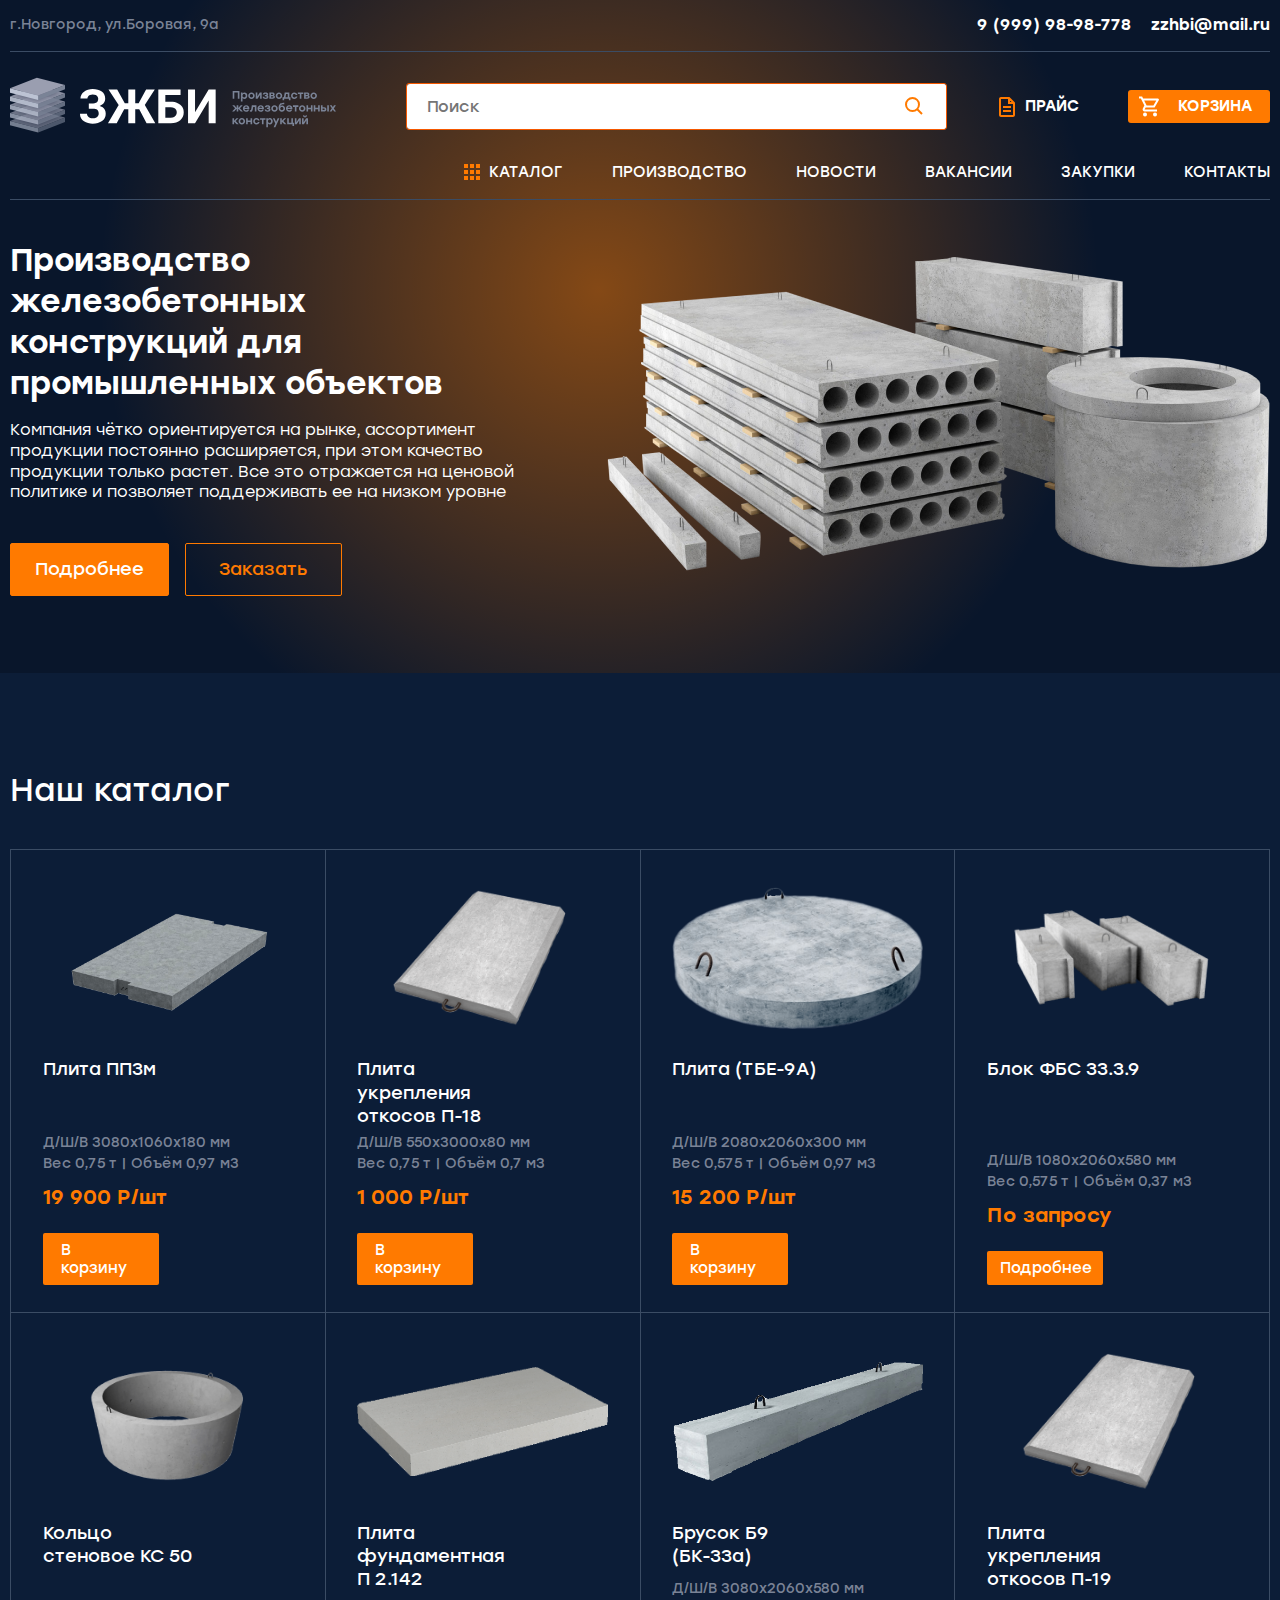
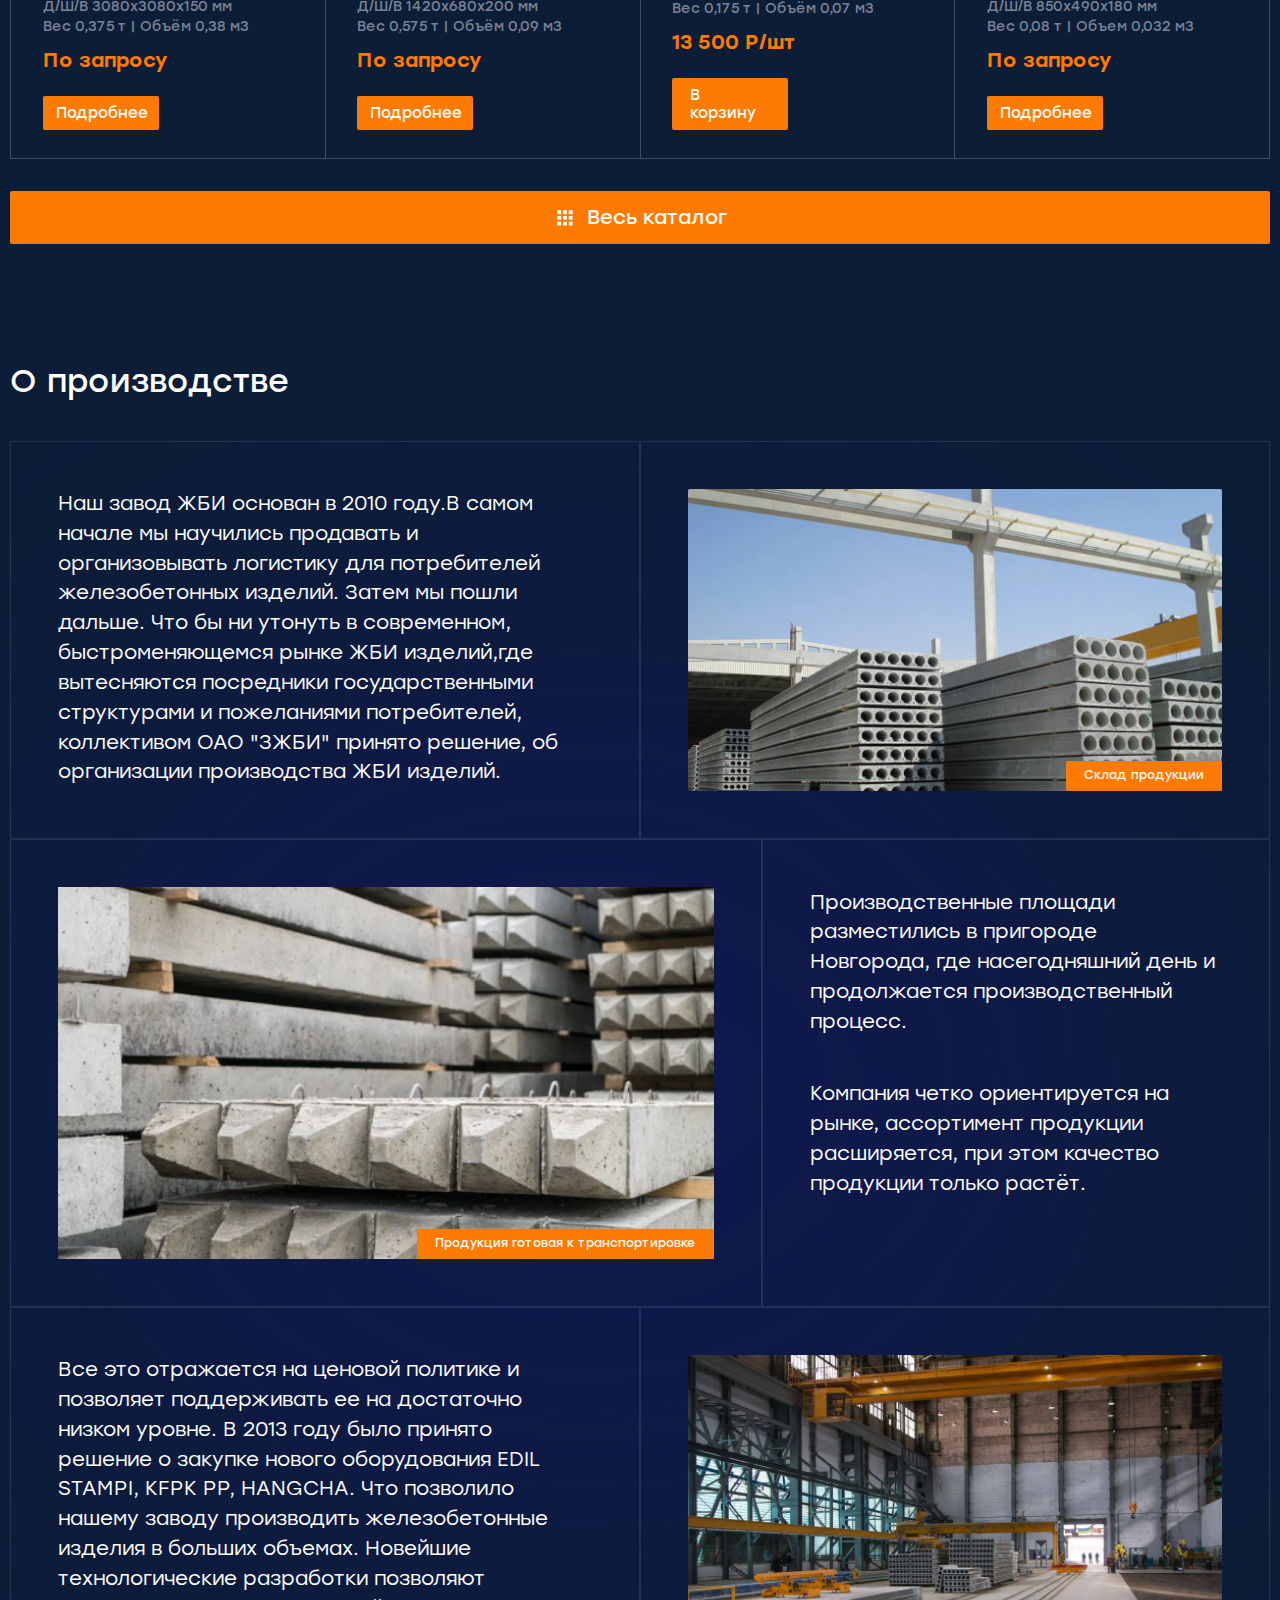
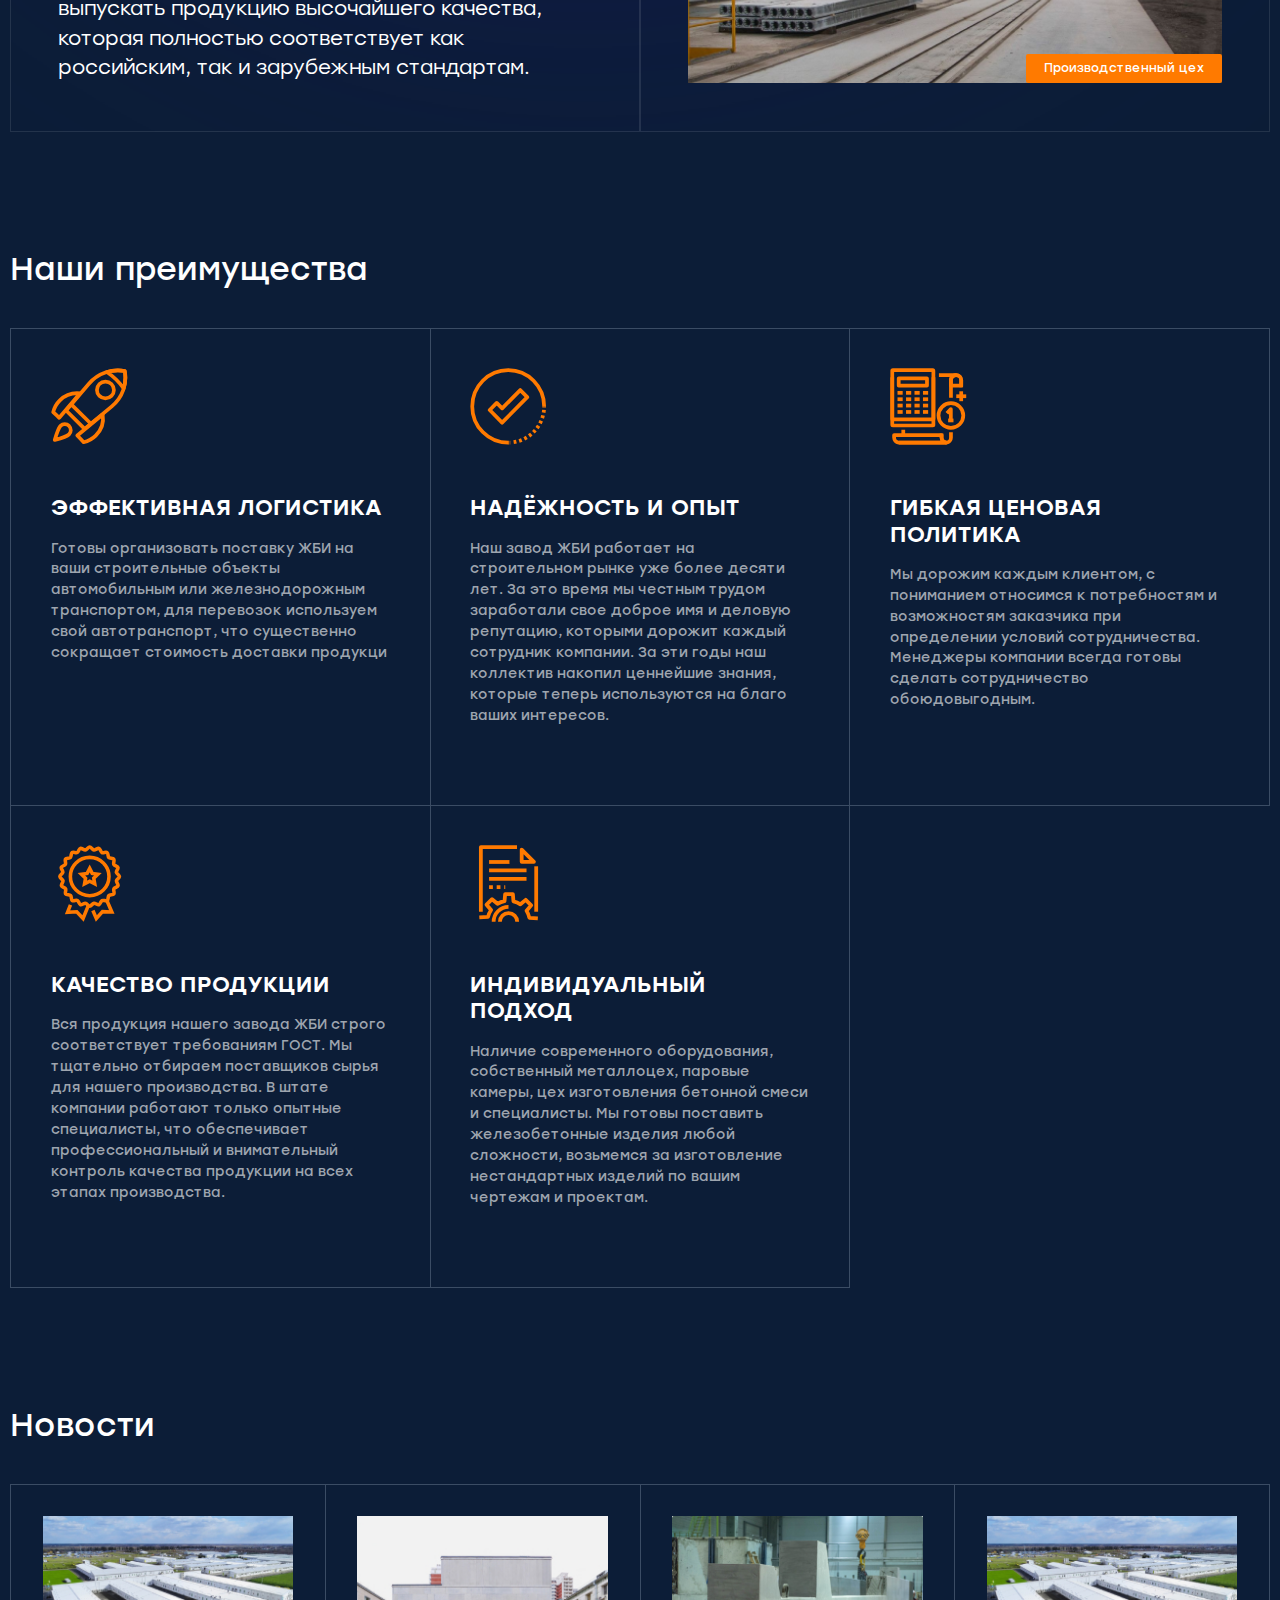
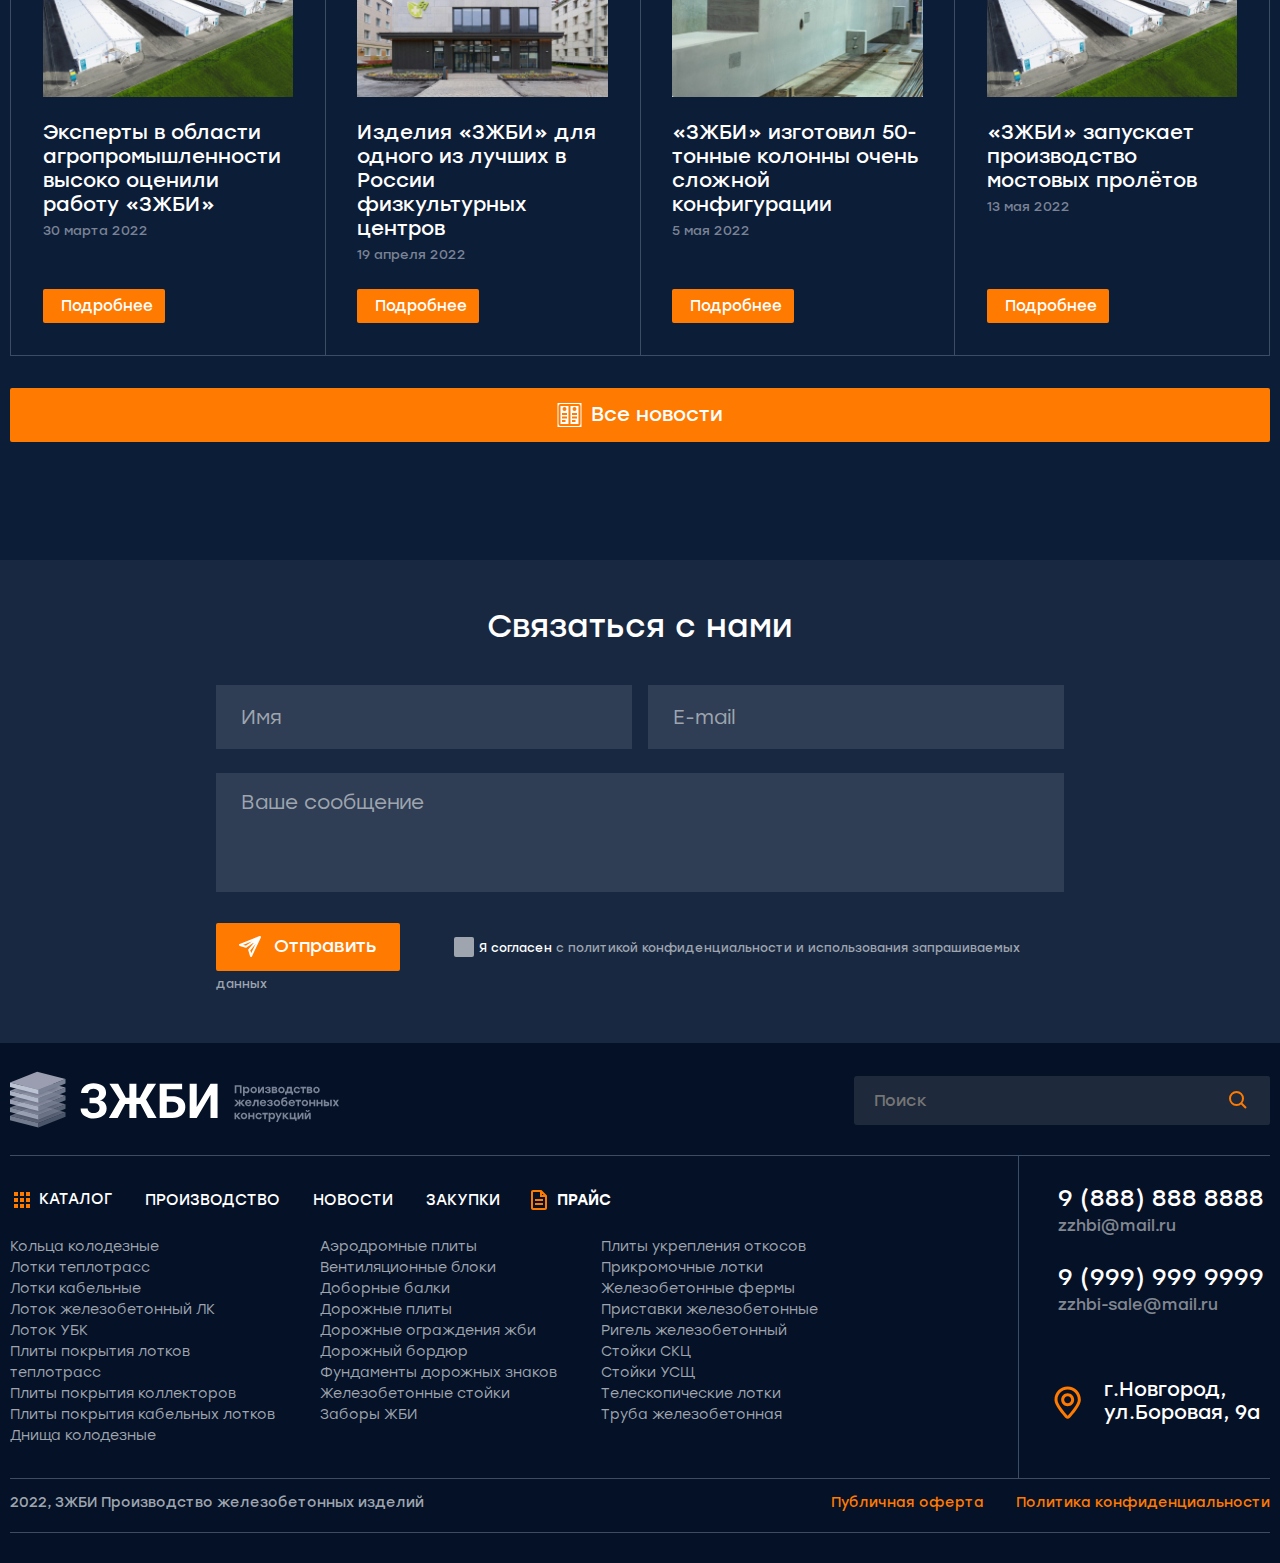
==== commit 40a036e9: "Add files via upload" ====
--- a/index.html
+++ b/index.html
@@ -13,112 +13,125 @@
 
 
    <div class="wrapper">
-
+      <div class="btn__up">&uarr;</div>
       <header class="header">
+
          <div class="header__inner">
-            <div class="header__page">
-               <div class="container">
-                  <div class="header__top">
-                     <img class="logo__img-mobile" src="images/logo-mobile.svg" alt="логотип">
-                     <p class="header__top-address">
-                        г.Новгород, ул.Боровая, 9а
-                     </p>
-                     <div class="header__top-contacts">
-                        <a class="top-contacts__phone" href="tel:99999898778">9 (999) 98-98-778</a>
-                        <a class="top-contacts__phone-mobile" href="tel:99999898778">
-                           <img class="mobile__phone-img" src="images/icons/phone.svg" alt="иконка мобильного телефона">
-                        </a>
-                        <a class="top-contacts__mail" href="mailto:zzhbi@mail.ru">zzhbi@mail.ru</a>
-                        <a class="top-contacts__mail-mobile" href="mailto:zzhbi@mail.ru">
-                           <img class="mobile__mail-img" src="images/icons/mail.svg" alt="иконка эл.почты">
-                        </a>
-                     </div>
-                     <button type="button" class="icon-menu"><span></span></button>
-                  </div>
-                  <div class="header__body">
-                     <div class="header__body-inner">
-                        <a class="header__logo-link" href="#">
-                           <img class="logo__img" src="images/logo.svg " alt="логотип"
-                              data-da=".header__top,1000,first">
-                        </a>
-                        <div class="header__body-search">
-                           <div class="header__body-search-top">
-                              <div class="search-header__box" data-da=".menu__list,400,first">
-                                 <form class="search-header" action="#">
-                                    <input class="search-header__input" type="text" placeholder="Поиск">
-                                    <button class="search-header__button" type="submit">
-                                       <img class="search-button__img" src="images/icons/search.svg" alt="иконка поиск">
-                                    </button>
-                                 </form>
+            <div class="header__color-circle">
+               <div class="header__orange-bg"></div>
+               <div class="header__page">
+                  <div class="container">
+                     <div class="header__top">
+                        <img class="logo__img-mobile" src="images/logo-mobile.svg" alt="логотип">
+                        <p class="header__top-address">
+                           г.Новгород, ул.Боровая, 9а
+                        </p>
+                        <div class="header__top-contacts">
+                           <a class="top-contacts__phone" href="tel:99999898778">9 (999) 98-98-778</a>
+                           <a class="top-contacts__phone-mobile" href="tel:99999898778">
+                              <img class="mobile__phone-img" src="images/icons/phone.svg"
+                                 alt="иконка мобильного телефона">
+                           </a>
+                           <a class="top-contacts__mail" href="mailto:zzhbi@mail.ru">zzhbi@mail.ru</a>
+                           <a class="top-contacts__mail-mobile" href="mailto:zzhbi@mail.ru">
+                              <img class="mobile__mail-img" src="images/icons/mail.svg" alt="иконка эл.почты">
+                           </a>
+                        </div>
+                        <button type="button" class="icon-menu"><span></span></button>
+                     </div>
+                     <div class="header__body">
+                        <div class="header__body-inner">
+                           <a class="header__logo-link" href="#">
+                              <img class="logo__img" src="images/logo.svg " alt="логотип"
+                                 data-da=".header__top,1000,first">
+                           </a>
+                           <div class="header__body-search">
+                              <div class="header__body-search-top">
+                                 <div class="search-header__box" data-da=".menu__list,400,first">
+                                    <form class="search-header" action="#">
+                                       <input class="search-header__input" type="text" placeholder="Поиск">
+                                       <button class="search-header__button" type="submit">
+                                          <img class="search-button__img" src="images/icons/search.svg"
+                                             alt="иконка поиск">
+                                       </button>
+                                    </form>
+                                 </div>
                               </div>
-                           </div>
-                           <div class="header__body-search-bottom">
-                              <a class="header__body-price" href="#" data-da=".menu__list,600,first">Прайс</a>
-                              <a class="header__basket-btn" href="#" data-da=".menu__list,450,first">Корзина</a>
-                           </div>
-                        </div>
-                     </div>
-                  </div>
-                  <div class="header__bottom">
-                     <nav class="menu">
-                        <ul class="menu__list" data-da=".header__top,700,last">
-                           <li class="menu__item menu__item-catalog">
-                              <a class=" menu__link-catalog" href="#">
-                                 <svg width="24" height="24" viewBox="0 0 24 24" fill="none"
-                                    xmlns="http://www.w3.org/2000/svg">
-                                    <path
-                                       d="M5 5H7V7H5V5ZM5 11H7V13H5V11ZM5 17H7V19H5V17ZM11 5H13V7H11V5ZM11 11H13V13H11V11ZM11 17H13V19H11V17ZM17 5H19V7H17V5ZM17 11H19V13H17V11ZM17 17H19V19H17V17Z"
-                                       stroke="#FF7A00" stroke-width="2" />
-                                 </svg>
-                              </a>
-                              <a class="menu__link menu__link-catalog" href="#">
-                                 Каталог
-                              </a>
-                           </li>
-                           <li class="menu__item">
-                              <a class="menu__link" href="#">Производство</a>
-                           </li>
-                           <li class="menu__item">
-                              <a class="menu__link" href="#">Новости</a>
-                           </li>
-                           <li class="menu__item">
-                              <a class="menu__link" href="#">Вакансии</a>
-                           </li>
-                           <li class="menu__item">
-                              <a class="menu__link" href="#">Закупки</a>
-                           </li>
-                        </ul>
-                     </nav>
+                              <div class="header__body-search-bottom">
+                                 <a class="header__body-price" href="#" data-da=".menu__list,600,first">Прайс</a>
+                                 <a class="header__basket-btn" href="#" data-da=".menu__list,450,first">Корзина</a>
+                              </div>
+                           </div>
+                        </div>
+                     </div>
+
+                     <div class="header__bottom">
+                        <nav class="menu">
+                           <ul class="menu__list" data-da=".header__top,700,last">
+                              <li class="menu__item menu__item-catalog">
+                                 <a class=" menu__link-catalog" href="#">
+                                    <svg width="24" height="24" viewBox="0 0 24 24" fill="none"
+                                       xmlns="http://www.w3.org/2000/svg">
+                                       <path
+                                          d="M5 5H7V7H5V5ZM5 11H7V13H5V11ZM5 17H7V19H5V17ZM11 5H13V7H11V5ZM11 11H13V13H11V11ZM11 17H13V19H11V17ZM17 5H19V7H17V5ZM17 11H19V13H17V11ZM17 17H19V19H17V17Z"
+                                          stroke="#FF7A00" stroke-width="2" />
+                                    </svg>
+                                 </a>
+                                 <a class="menu__link menu__link-catalog" href="catalog.html">
+                                    Каталог
+                                 </a>
+                              </li>
+                              <li class="menu__item">
+                                 <a class="menu__link " href="#production">Производство</a>
+                              </li>
+                              <li class="menu__item">
+                                 <a class="menu__link" href="#news">Новости</a>
+                              </li>
+                              <li class="menu__item">
+                                 <a class="menu__link" href="#">Вакансии</a>
+                              </li>
+                              <li class="menu__item">
+                                 <a class="menu__link" href="#">Закупки</a>
+                              </li>
+                              <li class="menu__item">
+                                 <a class="menu__link" href="#">Контакты</a>
+                              </li>
+                           </ul>
+                        </nav>
+                     </div>
+                  </div>
+               </div>
+
+               <div class="header__content">
+                  <div class="container">
+                     <div class="header__content-inner">
+                        <div class="content__block-info">
+                           <h1 class="header__title">
+                              Производство железобетонных конструкций для промышленных объектов
+                           </h1>
+                           <p class="header__title-text">
+                              Компания чётко ориентируется на рынке, ассортимент продукции постоянно расширяется, при
+                              этом
+                              качество продукции только растет. Все это отражается на ценовой политике и позволяет
+                              поддерживать ее на низком уровне
+                           </p>
+                           <div class="title__buttons-box">
+                              <div class="title__button">
+                                 <a class="title-button__link title-button__link-detailed" href="#">Подробнее</a>
+                              </div>
+                              <div class="title__button">
+                                 <a class="title-button__link title-button__link-book" href="#">Заказать</a>
+                              </div>
+                           </div>
+                        </div>
+                        <div class="content__block-images">
+                           <img class="content__block-img" src="images/header-title-img.png" alt="изображение плит">
+                        </div>
+                     </div>
                   </div>
                </div>
             </div>
-            <div class="header__content">
-               <div class="container">
-                  <div class="header__content-inner">
-                     <div class="content__block-info">
-                        <h1 class="header__title">
-                           Производство железобетонных конструкций для промышленных объектов
-                        </h1>
-                        <p class="header__title-text">
-                           Компания чётко ориентируется на рынке, ассортимент продукции постоянно расширяется, при этом
-                           качество продукции только растет. Все это отражается на ценовой политике и позволяет
-                           поддерживать ее на низком уровне
-                        </p>
-                        <div class="title__buttons-box">
-                           <div class="title__button">
-                              <a class="title-button__link title-button__link-detailed" href="#">Подробнее</a>
-                           </div>
-                           <div class="title__button">
-                              <a class="title-button__link title-button__link-book" href="#">Заказать</a>
-                           </div>
-                        </div>
-                     </div>
-                     <div class="content__block-images">
-                        <img class="content__block-img" src="images/header-title-img.png" alt="изображение плит">
-                     </div>
-                  </div>
-               </div>
-            </div>
+
          </div>
       </header>
 
@@ -360,7 +373,7 @@
                      </div>
                   </div>
                   <div class="large-button__block catalog-large-button__block">
-                     <a class="large-button catalog__large-button " href="#">
+                     <a class="large-button catalog__large-button " href="catalog.html">
                         <svg width="25" height="24" viewBox="0 0 25 24" fill="none" xmlns="http://www.w3.org/2000/svg">
                            <path
                               d="M5.5 5H7.5V7H5.5V5ZM5.5 11H7.5V13H5.5V11ZM5.5 17H7.5V19H5.5V17ZM11.5 5H13.5V7H11.5V5ZM11.5 11H13.5V13H11.5V11ZM11.5 17H13.5V19H11.5V17ZM17.5 5H19.5V7H17.5V5ZM17.5 11H19.5V13H17.5V11ZM17.5 17H19.5V19H17.5V17Z"
@@ -373,7 +386,7 @@
             </div>
          </section>
 
-         <section class="production">
+         <section class="production" id="production">
             <div class="container">
                <div class="production__inner">
                   <div class="section-title__block">
@@ -673,7 +686,7 @@
             </div>
          </section>
 
-         <section class="news">
+         <section class="news" id="news">
             <div class="container">
                <div class="section-title__block">
                   <h2 class="section-title ">
--- a/css/style.min.css
+++ b/css/style.min.css
@@ -1 +1 @@
-html{-webkit-box-sizing:border-box;box-sizing:border-box;height:100%}*,*::after,*::before{-webkit-box-sizing:inherit;box-sizing:inherit}ul[class],ol[class]{padding:0}body,h1,h2,h3,h4,h5,h6,p,ul[class],ol[class],li,figure,figcaption,blockquote,dl,dd{margin:0}ul[class]{list-style:none}img{max-width:100%;display:block}input,button,textarea,select{font:inherit}a{text-decoration:none}@font-face{font-family:'Stolzl';src:url("../fonts/Stolzl-Light.eot");src:local("Stolzl Light"),local("Stolzl-Light"),url("../fonts/Stolzl-Light.eot?#iefix") format("embedded-opentype"),url("../fonts/Stolzl-Light.woff2") format("woff2"),url("../fonts/Stolzl-Light.woff") format("woff"),url("../fonts/Stolzl-Light.ttf") format("truetype");font-weight:300;font-style:normal}@font-face{font-family:'Stolzl';src:url("../fonts/Stolzl-Thin.eot");src:local("Stolzl Thin"),local("Stolzl-Thin"),url("../fonts/Stolzl-Thin.eot?#iefix") format("embedded-opentype"),url("../fonts/Stolzl-Thin.woff2") format("woff2"),url("../fonts/Stolzl-Thin.woff") format("woff"),url("../fonts/Stolzl-Thin.ttf") format("truetype");font-weight:100;font-style:normal}@font-face{font-family:'Stolzl Book';src:url("../fonts/Stolzl-Book.eot");src:local("Stolzl Book"),local("Stolzl-Book"),url("../fonts/Stolzl-Book.eot?#iefix") format("embedded-opentype"),url("../fonts/Stolzl-Book.woff2") format("woff2"),url("../fonts/Stolzl-Book.woff") format("woff"),url("../fonts/Stolzl-Book.ttf") format("truetype");font-weight:normal;font-style:normal}@font-face{font-family:'Stolzl';src:url("../fonts/Stolzl-Regular.eot");src:local("Stolzl Regular"),local("Stolzl-Regular"),url("../fonts/Stolzl-Regular.eot?#iefix") format("embedded-opentype"),url("../fonts/Stolzl-Regular.woff2") format("woff2"),url("../fonts/Stolzl-Regular.woff") format("woff"),url("../fonts/Stolzl-Regular.ttf") format("truetype");font-weight:normal;font-style:normal}@font-face{font-family:'Stolzl';src:url("../fonts/Stolzl-Bold.eot");src:local("Stolzl Bold"),local("Stolzl-Bold"),url("../fonts/Stolzl-Bold.eot?#iefix") format("embedded-opentype"),url("../fonts/Stolzl-Bold.woff2") format("woff2"),url("../fonts/Stolzl-Bold.woff") format("woff"),url("../fonts/Stolzl-Bold.ttf") format("truetype");font-weight:bold;font-style:normal}@font-face{font-family:'Stolzl';src:url("../fonts/Stolzl-Medium.eot");src:local("Stolzl Medium"),local("Stolzl-Medium"),url("../fonts/Stolzl-Medium.eot?#iefix") format("embedded-opentype"),url("../fonts/Stolzl-Medium.woff2") format("woff2"),url("../fonts/Stolzl-Medium.woff") format("woff"),url("../fonts/Stolzl-Medium.ttf") format("truetype");font-weight:500;font-style:normal}.slick-slider{position:relative;display:block;-webkit-box-sizing:border-box;box-sizing:border-box;-webkit-touch-callout:none;-webkit-user-select:none;-moz-user-select:none;-ms-user-select:none;user-select:none;-ms-touch-action:pan-y;touch-action:pan-y;-webkit-tap-highlight-color:transparent}.slick-list{position:relative;overflow:hidden;display:block;margin:0;padding:0}.slick-list:focus{outline:none}.slick-list.dragging{cursor:pointer;cursor:hand}.slick-slider .slick-track,.slick-slider .slick-list{-webkit-transform:translate3d(0, 0, 0);-ms-transform:translate3d(0, 0, 0);transform:translate3d(0, 0, 0)}.slick-track{position:relative;left:0;top:0;display:block;margin-left:auto;margin-right:auto}.slick-track:before,.slick-track:after{content:"";display:table}.slick-track:after{clear:both}.slick-loading .slick-track{visibility:hidden}.slick-slide{float:left;height:100%;min-height:1px;display:none}[dir="rtl"] .slick-slide{float:right}.slick-slide img{display:block}.slick-slide.slick-loading img{display:none}.slick-slide.dragging img{pointer-events:none}.slick-initialized .slick-slide{display:block}.slick-loading .slick-slide{visibility:hidden}.slick-vertical .slick-slide{display:block;height:auto;border:1px solid transparent}.slick-arrow.slick-hidden{display:none}.icon-menu{display:none;margin:0;padding:0;border:none;background-color:transparent;position:relative;-webkit-box-flex:0;-ms-flex:0 0 30px;flex:0 0 30px;height:20px;cursor:pointer;z-index:5;width:30px;margin-right:10px}.icon-menu span,.icon-menu::before,.icon-menu::after{-webkit-transition:all 0.3s ease 0s;-o-transition:all 0.3s ease 0s;transition:all 0.3s ease 0s;left:0px;position:absolute;width:100%;height:3px;border-radius:1px;background-color:#FF7A00}.icon-menu::before,.icon-menu::after{content:""}.icon-menu::before{top:0px}.icon-menu::after{bottom:0px}.icon-menu span{top:50%;-webkit-transform:scale(1) translate(0px, -50%);-ms-transform:scale(1) translate(0px, -50%);transform:scale(1) translate(0px, -50%)}.icon-menu.menu-open span{-webkit-transform:scale(0) translate(0px, -50%);-ms-transform:scale(0) translate(0px, -50%);transform:scale(0) translate(0px, -50%)}.menu-open.icon-menu::before{top:50%;-webkit-transform:rotate(-45deg) translate(0px, -50%);-ms-transform:rotate(-45deg) translate(0px, -50%);transform:rotate(-45deg) translate(0px, -50%)}.menu-open.icon-menu::after{bottom:45%;-webkit-transform:rotate(45deg) translate(0px, 50%);-ms-transform:rotate(45deg) translate(0px, 50%);transform:rotate(45deg) translate(0px, 50%)}@media (max-width: 500px){.icon-menu{margin-right:25px}}@media (max-width: 500px){.wrapper{margin-top:80px}}.header{background-color:#0C1D37;background-image:url("../images/header-bg.png");background-repeat:no-repeat;background-size:cover;background-position:center;background-position-x:50%;margin-bottom:100px}@media (max-width: 1300px){.header{margin-bottom:calc(45px + 55 * ((100vw - 320px) / 980))}}@media (max-width: 500px){.header__page{background-color:#0C1D37;padding-bottom:20px}}@media (max-width: 400px){.header__page{background-color:transparent;padding-bottom:0px}}.header__top{display:-webkit-box;display:-ms-flexbox;display:flex;-webkit-box-pack:justify;-ms-flex-pack:justify;justify-content:space-between;-webkit-box-align:center;-ms-flex-align:center;align-items:center;margin-top:13px;margin-bottom:25px;padding-bottom:14px;border-bottom:1px solid #3B4C64}@media (max-width: 1000px){.header__top{margin-bottom:calc(0px + 25 * ((100vw - 320px) / 980))}}@media (max-width: 700px){.header__top{margin-top:5px;padding-bottom:5px}}@media (max-width: 500px){.header__top{position:fixed;top:0;left:0;width:100%;z-index:50;background:#0C1D37;margin-top:0px;margin-left:0px;padding-top:10px;padding-left:10px}.wrapper{margin-top:80px}}@media (max-width: 400px){.header__top{border-bottom:0}}.header__top-address{font-size:14px;line-height:1.17;color:#7A8396}@media (max-width: 870px){.header__top-address{display:none}}@media (max-width: 530px){.header__top-contacts{display:-webkit-box;display:-ms-flexbox;display:flex;-webkit-box-align:center;-ms-flex-align:center;align-items:center}}.top-contacts__phone,.top-contacts__mail{font-family:"Stolzl",sans-serif;font-size:16px;line-height:1.13;color:#fff;font-weight:500;-webkit-transition:all 0.3s;-o-transition:all 0.3s;transition:all 0.3s}@media (max-width: 430px){.top-contacts__phone{display:none}}.top-contacts__mail{margin-left:15px}@media (max-width: 530px){.top-contacts__mail{display:none}}.top-contacts__phone-mobile,.top-contacts__mail-mobile{display:none}@media (max-width: 430px){.top-contacts__phone-mobile{display:block;margin-left:5px;margin-right:10px}.mobile__phone-img{width:30px;height:30px}}@media (max-width: 530px){.top-contacts__mail-mobile{display:inline-block;margin-left:15px;margin-right:15px}.mobile__mail-img{width:30px;height:30px}}.top-contacts__phone:hover,.top-contacts__mail:hover{color:#FF7A00;-webkit-transition:all 0.3s;-o-transition:all 0.3s;transition:all 0.3s}@media (max-width: 700px){.icon-menu{display:block}}.header__body{margin-bottom:25px}@media (max-width: 1000px){.header__body{display:-webkit-box;display:-ms-flexbox;display:flex;-webkit-box-pack:center;-ms-flex-pack:center;justify-content:center;margin-bottom:calc(0px + 25 * ((100vw - 320px) / 980))}}@media (max-width: 1300px){.logo__img{width:calc(165px + 165 * ((100vw - 320px) / 980));height:calc(30px + 29 * ((100vw - 320px) / 980))}}@media (max-width: 700px){.logo__img{display:none}}.header__body-inner{display:-webkit-box;display:-ms-flexbox;display:flex;-webkit-box-pack:justify;-ms-flex-pack:justify;justify-content:space-between;-webkit-box-align:center;-ms-flex-align:center;align-items:center}@media (max-width: 1000px){.header__body-inner{display:-webkit-box;display:-ms-flexbox;display:flex;-webkit-box-pack:justify;-ms-flex-pack:justify;justify-content:space-between;-webkit-box-align:center;-ms-flex-align:center;align-items:center}}@media (max-width: 900px){.header__body-inner{display:-webkit-box;display:-ms-flexbox;display:flex;-webkit-box-pack:end;-ms-flex-pack:end;justify-content:flex-end;-webkit-box-align:center;-ms-flex-align:center;align-items:center}}.logo__img-mobile{display:none}@media (max-width: 700px){.logo__img-mobile{display:block;width:calc(140px + 71 * ((100vw - 320px) / 980));height:calc(37px + 21 * ((100vw - 320px) / 980))}}.header__body-search{display:-webkit-box;display:-ms-flexbox;display:flex}@media (max-width: 400px){.search-header__box{margin-left:10px;margin-right:10px;margin-top:50px}}.search-header{position:relative;border:1px solid #F55800;border-radius:3px;margin-left:15px}@media (max-width: 1000px){.search-header{margin-left:0px}}.search-header__input{border:none;padding:0;outline:none;width:550px;height:45px;border-radius:3px;padding:3px 20px;font-size:18px}@media (max-width: 1300px){.search-header__input{width:calc(0px + 550 * ((100vw - 320px) / 980))}}@media (max-width: 1000px){.search-header__input{width:calc(10px + 1035 * ((100vw - 320px) / 980));height:calc(35px + 10 * ((100vw - 320px) / 980))}}@media (max-width: 900px){.search-header__input{width:calc(25px + 1020 * ((100vw - 320px) / 980))}}@media (max-width: 600px){.search-header__input{width:calc(156px + 889 * ((100vw - 320px) / 980))}}@media (max-width: 450px){.search-header__input{width:calc(330px + 715 * ((100vw - 320px) / 980))}}@media (max-width: 400px){.search-header__input{display:block;width:100%}}.search-header__input::-webkit-input-placeholder{font-size:16px}.search-header__input::-moz-placeholder{font-size:16px}.search-header__input:-ms-input-placeholder{font-size:16px}.search-header__input::-ms-input-placeholder{font-size:16px}.search-header__input::placeholder{font-size:16px}.search-header__button{position:absolute;top:0;right:0;margin:0;padding:0;border:none;background-color:#fff;cursor:pointer;padding:3px 20px;border-top-right-radius:3px;border-bottom-right-radius:3px;height:45px;display:-webkit-box;display:-ms-flexbox;display:flex;-webkit-box-align:center;-ms-flex-align:center;align-items:center;-webkit-box-pack:center;-ms-flex-pack:center;justify-content:center}@media (max-width: 1000px){.search-header__button{height:calc(35px + 10 * ((100vw - 320px) / 980))}}.header__body-search-bottom{display:-webkit-box;display:-ms-flexbox;display:flex;-webkit-box-align:center;-ms-flex-align:center;align-items:center}.header__body-price{position:relative;margin-left:80px;-webkit-transition:all 0.3s;-o-transition:all 0.3s;transition:all 0.3s}@media (max-width: 1300px){.header__body-price{margin-left:calc(0px + 80 * ((100vw - 320px) / 980))}}@media (max-width: 1100px){.header__body-price{margin-left:43px}}@media (max-width: 600px){.header__body-price{margin-left:34px;display:block;padding-top:20px;padding-bottom:5px}}.header__body-price::before{position:absolute;content:url("../images/icons/price.svg");left:-30px;top:-3px;width:24px;height:24px}@media (max-width: 600px){.header__body-price::before{left:-30px;top:15px}}.header__body-price:hover{color:#FF7A00;-webkit-transition:all 0.3s;-o-transition:all 0.3s;transition:all 0.3s}.header__basket-btn{position:relative;margin-left:50px;padding:8px 18px 8px 50px;background-color:#FF7A00;color:#fff;border-radius:3px;-webkit-transition:background-color 0.3s;-o-transition:background-color 0.3s;transition:background-color 0.3s}@media (max-width: 1300px){.header__basket-btn{margin-left:calc(0px + 50 * ((100vw - 320px) / 980))}}@media (max-width: 1100px){.header__basket-btn{margin-left:15px}}@media (max-width: 450px){.header__basket-btn{display:inline-block;margin-left:35px;margin-top:20px}}.header__basket-btn::before{position:absolute;content:url("../images/icons/basket.svg");top:4px;left:10px;width:24px;height:24px}.header__basket-btn:hover{background-color:#F55800;-webkit-transition:background-color 0.3s;-o-transition:background-color 0.3s;transition:background-color 0.3s}.header__bottom{padding-bottom:15px;border-bottom:1px solid #3B4C64}@media (max-width: 700px){.header__bottom{padding-bottom:0px}}@media (max-width: 500px){.header__bottom{border-bottom:none}}.menu__list{display:-webkit-box;display:-ms-flexbox;display:flex;-webkit-box-pack:end;-ms-flex-pack:end;justify-content:flex-end;-webkit-box-align:center;-ms-flex-align:center;align-items:center}@media (max-width: 700px){.menu__list{position:absolute;left:0;right:0;top:115px;-webkit-transform:translateX(-150%);-ms-transform:translateX(-150%);transform:translateX(-150%);background:#0C1D37;-webkit-transition:all 0.3s;-o-transition:all 0.3s;transition:all 0.3s;width:100%;z-index:5;overflow:auto;min-height:100%;display:block}.menu__list.menu__list--active{-webkit-transform:translateX(0%);-ms-transform:translateX(0%);transform:translateX(0%);-webkit-transition:all 0.3s;-o-transition:all 0.3s;transition:all 0.3s}}@media (max-width: 500px){.menu__list{top:56px;left:0px;min-height:500px}}@media (max-width: 450px){.menu__list{top:55px}}@media (max-width: 400px){.menu__list{top:52px}}.menu__item+.menu__item{margin-left:50px}@media (max-width: 700px){.menu__item+.menu__item{margin-left:0px}.menu__item{padding-top:10px;padding-left:34px}.menu__item:last-child{padding-bottom:50px}}.header__body-price,.header__basket-btn,.menu__link{font-size:15px;line-height:1.15;color:#fff;font-weight:500;text-transform:uppercase}.menu__link{padding-bottom:3px;-webkit-transition:all 0.3s;-o-transition:all 0.3s;transition:all 0.3s;font-weight:400;position:relative}.menu__link::before{content:"";position:absolute;width:0;left:auto;right:0;bottom:-2px;background-color:#F55800;height:3px;-webkit-transition:all 0.3s;-o-transition:all 0.3s;transition:all 0.3s}.menu__link:hover{color:#F55800}.menu__link:hover::before{width:100%;right:auto;left:0}.menu__item-catalog{display:-webkit-box;display:-ms-flexbox;display:flex;-webkit-box-align:center;-ms-flex-align:center;align-items:center;-webkit-box-align:end;-ms-flex-align:end;align-items:flex-end}@media (max-width: 700px){.menu__item-catalog{display:-webkit-inline-box;display:-ms-inline-flexbox;display:inline-flex;padding-left:5px}}.menu__link-img{margin-right:10px}@media (max-width: 700px){.menu__link-img{margin-right:5px}}.menu__link-catalog{display:-webkit-box;display:-ms-flexbox;display:flex;-webkit-box-align:center;-ms-flex-align:center;align-items:center}.menu__link-catalog svg{margin-right:5px}.menu__link-catalog svg path{-webkit-transition:all .3s;-o-transition:all .3s;transition:all .3s}.menu__link-catalog:hover svg path{stroke:#F55800;-webkit-transition:all .3s;-o-transition:all .3s;transition:all .3s}.header__content-inner{display:-webkit-box;display:-ms-flexbox;display:flex;-webkit-box-pack:justify;-ms-flex-pack:justify;justify-content:space-between;margin-bottom:50px}@media (max-width: 1300px){.header__content-inner{margin-bottom:calc(25px + 25 * ((100vw - 320px) / 980))}}@media (max-width: 790px){.header__content-inner{-ms-flex-wrap:wrap;flex-wrap:wrap}}.content__block-info{width:520px}@media (max-width: 1300px){.content__block-info{width:calc(100px + 420 * ((100vw - 320px) / 980));margin-right:10px}}@media (max-width: 790px){.content__block-info{-webkit-box-ordinal-group:3;-ms-flex-order:2;order:2;width:100%}}.header__title{font-family:"Stolzl",sans-serif;font-size:32px;line-height:1.3;font-weight:500;max-width:383px;padding-top:40px;margin-bottom:16px}@media (max-width: 2150px){.header__title{max-width:445px;font-weight:500;font-size:32px;line-height:1.3}}@media (max-width: 1300px){.header__title{font-size:calc(11px + 21 * ((100vw - 320px) / 980));padding-top:calc(25px + 15 * ((100vw - 320px) / 980))}}@media (max-width: 790px){.header__title{min-width:100%;font-size:calc(20px + 12 * ((100vw - 320px) / 980))}}@media (max-width: 400px){.header__title{min-width:290px}}@media (max-width: 320px){.header__title{min-width:250px}}.header__title-text{font-family:'Stolzl Book',sans-serif;max-width:525px;margin-bottom:40px}@media (max-width: 1300px){.header__title-text{font-size:calc(14px + 2 * ((100vw - 320px) / 980));margin-bottom:calc(25px + 15 * ((100vw - 320px) / 980));line-height:1.3}}@media (max-width: 790px){.header__title-text{min-width:100%}}@media (max-width: 400px){.header__title-text{min-width:338px;line-height:1.3;padding-right:0}}@media (max-width: 320px){.header__title-text{min-width:280px;line-height:1.3}}.title__buttons-box{display:-webkit-box;display:-ms-flexbox;display:flex;gap:16px}.title__button{min-width:158px;border:1px solid #FF7A00;border-radius:2px}@media (max-width: 1300px){.title__button{min-width:calc(140px + 18 * ((100vw - 320px) / 980))}}.title-button__link{font-size:18px;padding:12px 24px 12px 24px;display:-webkit-box;display:-ms-flexbox;display:flex;-webkit-box-align:center;-ms-flex-align:center;align-items:center;-webkit-box-pack:center;-ms-flex-pack:center;justify-content:center}@media (max-width: 1300px){.title-button__link{font-size:calc(15px + 3 * ((100vw - 320px) / 980));padding-left:calc(12px + 12 * ((100vw - 320px) / 980));padding-right:calc(12px + 12 * ((100vw - 320px) / 980))}}.title-button__link-detailed{background-color:#FF7A00;color:#fff;-webkit-transition:all 0.3s;-o-transition:all 0.3s;transition:all 0.3s}.title-button__link-detailed:hover{background-color:transparent;color:#FF7A00;-webkit-transition:all 0.3s;-o-transition:all 0.3s;transition:all 0.3s}.title-button__link-book{color:#FF7A00;-webkit-transition:all 0.3s;-o-transition:all 0.3s;transition:all 0.3s}.title-button__link-book:hover{color:#fff;background-color:#FF7A00;-webkit-transition:all 0.3s;-o-transition:all 0.3s;transition:all 0.3s}.content__block-images{margin-top:50px}@media (max-width: 790px){.content__block-images{min-width:100%;-webkit-box-ordinal-group:2;-ms-flex-order:1;order:1}}.content__block-img{width:665px}@media (max-width: 790px){.content__block-img{max-width:100%;margin:0 auto}}.section-title{font-family:"Stolzl",sans-serif;font-weight:400;font-size:32px;line-height:1.18;color:#fff;padding-bottom:40px}@media (max-width: 1300px){.section-title{font-size:calc(24px + 8 * ((100vw - 320px) / 980));padding-bottom:calc(25px + 15 * ((100vw - 320px) / 980))}}@media (max-width: 650px){.section-title{font-weight:500}}.section-catalog__card{margin-top:50px;margin-bottom:150px}.catalog__card-items{display:-webkit-box;display:-ms-flexbox;display:flex;-ms-flex-wrap:wrap;flex-wrap:wrap;border:1px solid #3B4C64;border-bottom:none;border-right:none}.catalog__item-card{-webkit-box-flex:0;-ms-flex:0 1 25%;flex:0 1 25%;width:320px;padding:32px 32px 28px;border-right:1px solid #3B4C64;border-bottom:1px solid #3B4C64;-webkit-transition:all 0.3s;-o-transition:all 0.3s;transition:all 0.3s}@media (max-width: 1300px){.catalog__item-card{width:calc(144px + 176 * ((100vw - 320px) / 980));padding-left:calc(12px + 20 * ((100vw - 320px) / 980));padding-right:calc(12px + 20 * ((100vw - 320px) / 980));padding-top:calc(12px + 20 * ((100vw - 320px) / 980));padding-bottom:calc(12px + 16 * ((100vw - 320px) / 980))}}@media (max-width: 1000px){.catalog__item-card{-webkit-box-flex:0;-ms-flex:0 1 33.33333%;flex:0 1 33.33333%}}@media (max-width: 650px){.catalog__item-card{-webkit-box-flex:0;-ms-flex:0 1 50%;flex:0 1 50%}}.catalog-card__item.card__price-not-available .card__price{display:none}.catalog-card__item.card__price-not-available .card__btn-request{display:block}.catalog-card__item .card__btn-request{display:none}.card__btn-request{display:none}.card__price-request{display:none}.catalog-card__item.card__price-not-available .card__price-request{display:block}.catalog-card__item.card__price-not-available .card__btn{display:none}.catalog__item-card:hover{background-color:#FF7A00;-webkit-transition:all 0.3s;-o-transition:all 0.3s;transition:all 0.3s}.catalog__item-card:hover .card__description-size,.catalog__item-card:hover .card__description-weight,.catalog__item-card:hover .card__description-volume,.catalog__item-card:hover .card__price,.catalog__item-card:hover .card__price-request{color:#fff;-webkit-transition:all 0.3s;-o-transition:all 0.3s;transition:all 0.3s}.catalog__item-card:hover .card__btn{background:#F55800;-webkit-transition:all 0.3s;-o-transition:all 0.3s;transition:all 0.3s}.catalog__item-card:hover .card__btn-request{background:#F55800;-webkit-transition:all 0.3s;-o-transition:all 0.3s;transition:all 0.3s}.catalog__item-card:hover .card__btn:hover{background:#F4450D}.catalog__item-card:hover .card__btn-request:hover{background:#F4450D}.catalog-card__item{display:-webkit-box;display:-ms-flexbox;display:flex;-webkit-box-orient:vertical;-webkit-box-direction:normal;-ms-flex-direction:column;flex-direction:column;height:100%}.catalog-card__picture{position:relative;padding:0px 0px 60.9375% 0px}.card__images{-o-object-fit:contain;object-fit:contain;position:absolute;width:100%;height:100%;top:0;left:0}.catalog-card__hover-text{display:inline-block;font-size:20px;line-height:1.5;color:#fff;text-transform:uppercase;padding:35px 17px;background-color:rgba(255,255,255,0.5);border-radius:2px;position:absolute;top:30%;z-index:1;opacity:0;-webkit-transition:all .3s;-o-transition:all .3s;transition:all .3s}@media (max-width: 1300px){.catalog-card__hover-text{font-size:calc(10px + 10 * ((100vw - 320px) / 980));padding-left:calc(3px + 14 * ((100vw - 320px) / 980));padding-right:calc(3px + 14 * ((100vw - 320px) / 980));padding-top:calc(15px + 20 * ((100vw - 320px) / 980));padding-bottom:calc(15px + 20 * ((100vw - 320px) / 980))}}.catalog-card__picture:hover .catalog-card__hover-text{opacity:1;-webkit-transition:all .3s;-o-transition:all .3s;transition:all .3s}.catalog-card__body{-webkit-box-flex:1;-ms-flex:1 1 auto;flex:1 1 auto;display:-webkit-box;display:-ms-flexbox;display:flex;-webkit-box-orient:vertical;-webkit-box-direction:normal;-ms-flex-direction:column;flex-direction:column;margin-top:23px}.catalog-card__sale-wrapper{-webkit-box-flex:1;-ms-flex:1 1 auto;flex:1 1 auto;display:-webkit-box;display:-ms-flexbox;display:flex;-webkit-box-orient:vertical;-webkit-box-direction:normal;-ms-flex-direction:column;flex-direction:column}.card__title{-webkit-box-flex:1;-ms-flex:1 1 auto;flex:1 1 auto;font-family:"Stolzl",sans-serif;font-weight:400;font-size:18px;line-height:1.3;color:#fff;max-width:163px;padding-bottom:8px}@media (max-width: 1300px){.card__title{font-size:calc(16px + 2 * ((100vw - 320px) / 980))}}.card__description-size,.card__description-weight,.card__description-volume{font-family:"Stolzl",sans-serif;font-size:14px;line-height:1.1;color:#7A8396;max-width:201px;-webkit-transition:all 0.3s;-o-transition:all 0.3s;transition:all 0.3s}@media (max-width: 1300px){.card__description-size,.card__description-weight,.card__description-volume{font-size:calc(12px + 2 * ((100vw - 320px) / 980))}}@media (max-width: 400px){.card__description-size,.card__description-weight,.card__description-volume{max-width:calc(120px + 81 * ((100vw - 320px) / 980))}}.card__price,.card__price-request{font-weight:500;font-size:20px;line-height:1.2;color:#FF7A00;margin-top:10px;margin-bottom:24px;-webkit-transition:all 0.3s;-o-transition:all 0.3s;transition:all 0.3s}.card__btn,.card__btn-request{display:block;max-width:116px;font-family:"Stolzl",sans-serif;font-weight:400;color:#fff;font-size:15px;line-height:1.2;padding:8px 18px;background:#FF7A00;border-radius:2px;-webkit-transition:all 0.3s;-o-transition:all 0.3s;transition:all 0.3s}@media (max-width: 500px){.card__btn,.card__btn-request{min-width:100%;text-align:center}}.card__btn-request{padding-left:13px;padding-right:18px}.large-button__block{padding-top:32px;display:-webkit-box;display:-ms-flexbox;display:flex;-webkit-box-align:center;-ms-flex-align:center;align-items:center;-webkit-box-pack:center;-ms-flex-pack:center;justify-content:center;width:100%}.large-button{display:-webkit-box;display:-ms-flexbox;display:flex;-webkit-box-align:center;-ms-flex-align:center;align-items:center;-webkit-box-pack:center;-ms-flex-pack:center;justify-content:center;text-align:center;font-size:20px;line-height:1.2;color:#fff;padding:14px;width:100%;background:#FF7A00;border-radius:2px;border:1px solid transparent;-webkit-transition:all 0.3s;-o-transition:all 0.3s;transition:all 0.3s}@media (max-width: 1300px){.large-button{font-size:calc(15px + 5 * ((100vw - 320px) / 980))}}.large-button:hover{background-color:transparent;border:1px solid #FF7A00;color:#F55800;-webkit-transition:all 0.3s;-o-transition:all 0.3s;transition:all 0.3s}.large-button svg{margin-right:10px}@media (max-width: 1300px){.large-button svg{margin-right:calc(8px + 2 * ((100vw - 320px) / 980))}}.catalog__large-button:hover svg path{stroke:#FF7A00;-webkit-transition:all .3s;-o-transition:all .3s;transition:all .3s}@media (max-width: 1300px){.catalog__large-button svg{width:calc(20px + 4 * ((100vw - 320px) / 980));height:calc(20px + 4 * ((100vw - 320px) / 980))}}.production{margin-top:120px;margin-bottom:120px}@media (max-width: 1300px){.production{margin-top:calc(69px + 51 * ((100vw - 320px) / 980));margin-bottom:calc(69px + 51 * ((100vw - 320px) / 980))}}.production__body{position:relative;background:inherit;overflow:hidden;z-index:1}.production__body::after{content:"";position:absolute;top:200px;left:0;right:0;bottom:0;background:rgba(255,255,255,0.5);background:inherit;-webkit-box-shadow:inset 0 3000px rgba(19,19,100,0.5);box-shadow:inset 0 3000px rgba(19,19,100,0.5);-webkit-filter:blur(200px);filter:blur(200px);z-index:-1;width:1146px;height:898px;border-radius:50%}.body-production__block{display:-webkit-box;display:-ms-flexbox;display:flex}@media (max-width: 600px){.body-production__block{display:-webkit-box;display:-ms-flexbox;display:flex;-ms-flex-wrap:wrap;flex-wrap:wrap}}.top-text{background:#0C1D37}.block-text__inner,.block-picture__inner{width:100%;border:1px solid rgba(255,255,255,0.1)}.block-picture__inner-wide{width:59.6875%}@media (max-width: 600px){.block-picture__inner-wide{width:100%;-webkit-box-ordinal-group:3;-ms-flex-order:2;order:2}}.block-text__inner-wide{width:40.3125%}@media (max-width: 600px){.block-text__inner-wide{width:100%;-webkit-box-ordinal-group:2;-ms-flex-order:1;order:1}}.block-text__inner{padding:48px}@media (max-width: 1300px){.block-text__inner{padding-left:calc(16px + 32 * ((100vw - 320px) / 980));padding-right:calc(16px + 32 * ((100vw - 320px) / 980));padding-top:calc(16px + 32 * ((100vw - 320px) / 980));padding-bottom:calc(20px + 28 * ((100vw - 320px) / 980))}}.block-text{max-width:544px;font-family:'Stolzl Book';font-size:20px;line-height:1.5}@media (max-width: 1300px){.block-text{max-width:calc(256px + 288 * ((100vw - 320px) / 980));font-size:calc(14px + 6 * ((100vw - 320px) / 980))}}@media (max-width: 600px){.block-text{min-width:100%}}.block-text__wide{margin-bottom:43px}@media (max-width: 1300px){.block-text__wide{margin-bottom:calc(20px + 23 * ((100vw - 320px) / 980))}}.block-picture__inner{padding:48px}@media (max-width: 1300px){.block-picture__inner{padding-left:calc(12px + 36 * ((100vw - 320px) / 980));padding-right:calc(12px + 36 * ((100vw - 320px) / 980));padding-top:calc(12px + 36 * ((100vw - 320px) / 980));padding-bottom:calc(12px + 36 * ((100vw - 320px) / 980))}}.production__block-picture{position:relative;padding:0px 0px 56.6176470588235294% 0px;height:100%}.production__block-img{-o-object-fit:cover;object-fit:cover;position:absolute;width:100%;height:100%;top:0;left:0}.production__description{position:absolute;bottom:0;right:0;padding:8px 18px;background:#FF7A00;border-radius:2px;font-size:12px;line-height:1.16}@media (max-width: 1300px){.production__description{padding-left:calc(8px + 10 * ((100vw - 320px) / 980));padding-right:calc(8px + 10 * ((100vw - 320px) / 980));padding-top:calc(4px + 4 * ((100vw - 320px) / 980));padding-bottom:calc(4px + 4 * ((100vw - 320px) / 980))}}.benefits{margin-bottom:120px}@media (max-width: 1300px){.benefits{margin-bottom:calc(69px + 51 * ((100vw - 320px) / 980))}}.benefits__items{display:-webkit-box;display:-ms-flexbox;display:flex;-ms-flex-wrap:wrap;flex-wrap:wrap;border:1px solid #3B4C64;border-bottom:none;border-right:none}.benefits__item{-webkit-box-flex:0;-ms-flex:0 1 33.33333333333333333%;flex:0 1 33.33333333333333333%;max-width:426px;border-right:1px solid #3B4C64;border-bottom:1px solid #3B4C64;padding:40px 40px 0px;-webkit-transition:all 0.3s;-o-transition:all 0.3s;transition:all 0.3s}@media (max-width: 1300px){.benefits__item{padding-left:calc(16px + 24 * ((100vw - 320px) / 980));padding-right:calc(16px + 24 * ((100vw - 320px) / 980));padding-top:calc(16px + 24 * ((100vw - 320px) / 980))}}@media (max-width: 790px){.benefits__item{-webkit-box-flex:0;-ms-flex:0 1 50%;flex:0 1 50%}}@media (max-width: 515px){.benefits__item{-webkit-box-flex:0;-ms-flex:0 1 100%;flex:0 1 100%;min-width:100%}}.benefits__item:hover{background-color:#FF7A00;-webkit-transition:all 0.3s;-o-transition:all 0.3s;transition:all 0.3s}.benefits__item:hover .benefits__item-text{color:#fff;-webkit-transition:all 0.3s;-o-transition:all 0.3s;transition:all 0.3s}.benefits__item:hover .benefits__pictures svg path{fill:transparent;stroke:#fff;-webkit-transition:all 0.3s;-o-transition:all 0.3s;transition:all 0.3s}.benefits__pictures svg{margin-bottom:43px}@media (max-width: 1300px){.benefits__pictures svg{width:calc(48.62px + 29.08 * ((100vw - 320px) / 980));height:calc(48.4px + 28.95 * ((100vw - 320px) / 980));margin-bottom:calc(16px + 27 * ((100vw - 320px) / 980))}}.benefits__item-title{min-width:208px;font-weight:500;font-size:22px;line-height:1.2;text-transform:uppercase;margin-bottom:17px}@media (max-width: 1300px){.benefits__item-title{font-size:calc(16px + 6 * ((100vw - 320px) / 980));margin-bottom:calc(8px + 9 * ((100vw - 320px) / 980))}}@media (max-width: 1070px){.benefits__item-title{max-width:0px;min-width:199px}}@media (max-width: 480px){.benefits__item-title{min-width:155px}}.benefits__item-text{max-width:347px;font-size:14px;line-height:1.5;color:#9EA5AF;padding-bottom:80px}@media (max-width: 1300px){.benefits__item-text{max-width:calc(256px + 91 * ((100vw - 320px) / 980));font-size:calc(12px + 2 * ((100vw - 320px) / 980));padding-bottom:calc(16px + 64 * ((100vw - 320px) / 980))}}@media (max-width: 515px){.benefits__item-text{min-width:100%}}.news{margin-bottom:120px}@media (max-width: 1300px){.news{margin-bottom:calc(64px + 56 * ((100vw - 320px) / 980))}}.news__items{display:-webkit-box;display:-ms-flexbox;display:flex;-ms-flex-wrap:wrap;flex-wrap:wrap;border:1px solid #3B4C64;border-bottom:none;border-right:none}@media (max-width: 1230px){.mobile-overflow{width:1230px}.news__inner{overflow-x:scroll}}.news__item{display:-webkit-box;display:-ms-flexbox;display:flex;-webkit-box-orient:vertical;-webkit-box-direction:normal;-ms-flex-direction:column;flex-direction:column;-webkit-box-flex:0;-ms-flex:0 1 25%;flex:0 1 25%;width:320px;padding:32px;border-right:1px solid #3B4C64;border-bottom:1px solid #3B4C64}@media (max-width: 1300px){.news__item{width:320px;padding-left:calc(15px + 17 * ((100vw - 320px) / 980));padding-right:calc(15px + 17 * ((100vw - 320px) / 980));padding-top:calc(16px + 16 * ((100vw - 320px) / 980));padding-bottom:calc(16px + 16 * ((100vw - 320px) / 980))}}@media (max-width: 400px){.news__item{width:calc(320px + 0 * ((100vw - 320px) / 980))}}.news__picture{position:relative;padding:0px 0px 72.265625% 0px}.news__images{-webkit-box-flex:1;-ms-flex:1 1 auto;flex:1 1 auto;-o-object-fit:cover;object-fit:cover;position:absolute;width:100%;height:100%;top:0;left:0}.news__info{-webkit-box-flex:1;-ms-flex:1 1 auto;flex:1 1 auto;margin-top:24px}@media (max-width: 1300px){.news__info{margin-top:calc(19px + 5 * ((100vw - 320px) / 980))}}.news__text{font-size:20px;line-height:1.2;padding-bottom:4px}@media (max-width: 1300px){.news__text{font-size:calc(18px + 2 * ((100vw - 320px) / 980))}}.news__date{font-size:13px;line-height:1.5384615384615385;color:#7A8396;margin-bottom:24px}@media (max-width: 1300px){.news__date{margin-bottom:calc(16px + 8 * ((100vw - 320px) / 980))}}.news__btn{display:block;max-width:122px;font-family:"Stolzl",sans-serif;font-weight:400;color:#fff;font-size:15px;line-height:1.2;padding:8px 18px;background:#FF7A00;border-radius:2px;-webkit-transition:all 0.3s;-o-transition:all 0.3s;transition:all 0.3s}.news__btn:hover{background:#F55800;-webkit-transition:all 0.3s;-o-transition:all 0.3s;transition:all 0.3s}.news__large-button:hover svg path{stroke:#FF7A00;fill:#333;-webkit-transition:all .3s;-o-transition:all .3s;transition:all .3s}.contacs{background-color:#182841;padding-top:48px;padding-bottom:48px}@media (max-width: 1300px){.contacs{padding-top:calc(28px + 20 * ((100vw - 320px) / 980));padding-bottom:calc(16px + 32 * ((100vw - 320px) / 980))}}.contacs__inner{max-width:848px;margin:0 auto}.contacs-title{text-align:center}@media (max-width: 1300px){.contacs-title{font-size:calc(24px + 8 * ((100vw - 320px) / 980));padding-bottom:calc(25px + 15 * ((100vw - 320px) / 980))}}.contacs__input{width:416px;border:none;outline:none;padding:17px 25px 18px}@media (max-width: 870px){.contacs__input{width:100%;padding-top:calc(12px + 5 * ((100vw - 320px) / 980));padding-bottom:calc(12px + 6 * ((100vw - 320px) / 980));padding-left:calc(16px + 9 * ((100vw - 320px) / 980));padding-right:calc(16px + 9 * ((100vw - 320px) / 980))}}.contacs__input+.contacs__input{margin-left:11px}@media (max-width: 870px){.contacs__input+.contacs__input{margin-left:0px;margin-top:16px}}.contacs__input,.contacs__textarea{font-family:'Stolzl Book';background:#2F3E54;font-size:23px;line-height:1.25;color:#FFf}.contacs__textarea{resize:none;outline:none;width:848px;border:none;padding:17px 25px 45px;margin-top:24px;margin-bottom:24px}@media (max-width: 870px){.contacs__textarea{width:100%;padding-top:calc(12px + 5 * ((100vw - 320px) / 980));padding-bottom:calc(174px + -129 * ((100vw - 320px) / 980));padding-left:calc(16px + 9 * ((100vw - 320px) / 980));padding-right:calc(16px + 9 * ((100vw - 320px) / 980))}}.contacs__input::-webkit-input-placeholder, .contacs__textarea::-webkit-input-placeholder{font-family:'Stolzl Book';color:#9EA5AF;font-size:20px;line-height:1.25}.contacs__input::-moz-placeholder, .contacs__textarea::-moz-placeholder{font-family:'Stolzl Book';color:#9EA5AF;font-size:20px;line-height:1.25}.contacs__input:-ms-input-placeholder, .contacs__textarea:-ms-input-placeholder{font-family:'Stolzl Book';color:#9EA5AF;font-size:20px;line-height:1.25}.contacs__input::-ms-input-placeholder, .contacs__textarea::-ms-input-placeholder{font-family:'Stolzl Book';color:#9EA5AF;font-size:20px;line-height:1.25}.contacs__input::placeholder,.contacs__textarea::placeholder{font-family:'Stolzl Book';color:#9EA5AF;font-size:20px;line-height:1.25}@media (max-width: 870px){.contacs__input::-webkit-input-placeholder, .contacs__textarea::-webkit-input-placeholder{font-size:calc(16px + 4 * ((100vw - 320px) / 980))}.contacs__input::-moz-placeholder, .contacs__textarea::-moz-placeholder{font-size:calc(16px + 4 * ((100vw - 320px) / 980))}.contacs__input:-ms-input-placeholder, .contacs__textarea:-ms-input-placeholder{font-size:calc(16px + 4 * ((100vw - 320px) / 980))}.contacs__input::-ms-input-placeholder, .contacs__textarea::-ms-input-placeholder{font-size:calc(16px + 4 * ((100vw - 320px) / 980))}.contacs__input::placeholder,.contacs__textarea::placeholder{font-size:calc(16px + 4 * ((100vw - 320px) / 980))}}.contacs__btn{position:relative;margin:0;padding:0;border:none;margin-right:74px;background-color:transparent;color:#fff;font-size:18px;line-height:1.22;padding:13px 24px 13px 58px;background:#FF7A00;border-radius:2px;cursor:pointer;-webkit-transition:all 0.3s;-o-transition:all 0.3s;transition:all 0.3s}@media (max-width: 870px){.contacs__btn{display:block;margin:0 auto 16px;min-width:288px;padding-top:calc(10px + 3 * ((100vw - 320px) / 980));padding-bottom:calc(10px + 3 * ((100vw - 320px) / 980));padding-left:calc(24px + 34 * ((100vw - 320px) / 980));padding-right:calc(24px + 0 * ((100vw - 320px) / 980))}}@media (max-width: 500px){.contacs__btn{min-width:100%}}.contacs__btn::before{position:absolute;content:url("../images/icons/send.svg");top:11px;left:22px;width:24px;height:24px}@media (max-width: 870px){.contacs__btn::before{left:70px}}@media (max-width: 500px){.contacs__btn::before{top:calc(7px + 4 * ((100vw - 320px) / 980));left:calc(70px + 500 * ((100vw - 320px) / 980))}}.contacs__btn:hover{background:#F55800;-webkit-transition:all 0.3s;-o-transition:all 0.3s;transition:all 0.3s}.contacs__label{width:610px;font-size:12px;line-height:1.17;font-weight:400}@media (max-width: 870px){.contacs__label{margin-left:36px;width:288px}}.contacs__chekbox{position:absolute;width:1px;height:1px;overflow:hidden;clip:rect(0 0 0 0);padding-left:45px}.contacs__chekbox-style{width:20px;height:20px;background:#9EA5AF;border-radius:2px;position:absolute;margin-left:-25px;margin-top:14px}@media (max-width: 870px){.contacs__chekbox-style{margin-top:3px}}.contacs__chekbox:checked+.contacs__chekbox-style::before{content:url("../images/icons/checkmark.svg");position:absolute;width:20px;height:20px;background-color:#182841;top:50%;left:50%;-webkit-transform:translate(-50%, -50%);-ms-transform:translate(-50%, -50%);transform:translate(-50%, -50%)}.contacs__chekbox-agreement{font-size:12px;line-height:1.17;font-weight:400;color:#9EA5AF;-webkit-transition:all .3s;-o-transition:all .3s;transition:all .3s}.contacs__chekbox-agreement:hover{color:#FF7A00;-webkit-transition:all .3s;-o-transition:all .3s;transition:all .3s}@media (max-width: 870px){.contacs__chekbox-agreement{display:block;padding-left:35px}}.footer{background-color:#051126}.footer__top{display:-webkit-box;display:-ms-flexbox;display:flex;-webkit-box-align:center;-ms-flex-align:center;align-items:center;-webkit-box-pack:justify;-ms-flex-pack:justify;justify-content:space-between;padding-top:28px;padding-bottom:25px;border-bottom:1px solid #3B4C64}@media (max-width: 570px){.footer__top{display:-webkit-box;display:-ms-flexbox;display:flex;-webkit-box-pack:center;-ms-flex-pack:center;justify-content:center;-webkit-box-align:center;-ms-flex-align:center;align-items:center;padding-top:16px;padding-bottom:15px}}@media (max-width: 570px){.footer__logo{width:calc(219px + 111 * ((100vw - 320px) / 980));height:calc(38px + 21 * ((100vw - 320px) / 980))}}@media (max-width: 780px){.search-footer__box{display:none}}.search-footer{position:relative;border-radius:3px}.search-footer__input{border:none;padding:0;outline:none;width:416px;height:49px;border-radius:3px;padding:15px 20px;font-size:18px;background-color:#1E293C;color:#7A8396}.search-footer__input::-webkit-input-placeholder{font-size:16px}.search-footer__input::-moz-placeholder{font-size:16px}.search-footer__input:-ms-input-placeholder{font-size:16px}.search-footer__input::-ms-input-placeholder{font-size:16px}.search-footer__input::placeholder{font-size:16px}.search-footer__button{position:absolute;top:0;right:0;margin:0;padding:0;border:none;background-color:#1E293C;cursor:pointer;padding:15px 20px;border-top-right-radius:3px;border-bottom-right-radius:3px;height:49px;display:-webkit-box;display:-ms-flexbox;display:flex;-webkit-box-align:center;-ms-flex-align:center;align-items:center;-webkit-box-pack:center;-ms-flex-pack:center;justify-content:center}.footer__body{display:-webkit-box;display:-ms-flexbox;display:flex;-webkit-box-pack:start;-ms-flex-pack:start;justify-content:flex-start;border-bottom:1px solid #3B4C64}@media (max-width: 580px){.footer__body{display:block}}.footer__body-content{border-right:1px solid #3B4C64}@media (max-width: 820px){.footer__body-content{border-right:none}}.footer__menu{display:-webkit-box;display:-ms-flexbox;display:flex;-webkit-box-pack:start;-ms-flex-pack:start;justify-content:flex-start;padding-top:32px;padding-bottom:24px}@media (max-width: 820px){.footer__menu{padding-top:calc(0px + 32 * ((100vw - 320px) / 980));padding-bottom:calc(8px + 16 * ((100vw - 320px) / 980))}}.footer-menu__list{display:-webkit-box;display:-ms-flexbox;display:flex;-webkit-box-pack:justify;-ms-flex-pack:justify;justify-content:space-between}@media (max-width: 830px){.footer-menu__list{margin-right:10px;display:-webkit-box;display:-ms-flexbox;display:flex}}@media (max-width: 600px){.footer-menu__list{-ms-flex-wrap:wrap;flex-wrap:wrap}}.footer-menu__item+.footer-menu__item{margin-left:33px}@media (max-width: 620px){.footer-menu__item+.footer-menu__item{margin-left:10px;margin-top:20px;margin-right:10px}}.footer-menu__item-catalog{display:-webkit-inline-box;display:-ms-inline-flexbox;display:inline-flex}.footer__body-price{margin-left:24px}@media (max-width: 600px){.footer__body-price{display:inline}}.catalog-btn,.categories__btn-box{display:none}@media (max-width: 580px){.catalog__body-inner{display:-webkit-box;display:-ms-flexbox;display:flex;-webkit-box-orient:vertical;-webkit-box-direction:normal;-ms-flex-direction:column;flex-direction:column;width:100%}.block__title{width:100%;position:relative}.block._spoller-init .block__title{cursor:pointer}.block__title::after{content:url("../images/icons/arrow-up.svg");position:absolute;right:5px;top:3px;-webkit-transition:-webkit-transform 0.3s ease 0s;transition:-webkit-transform 0.3s ease 0s;-o-transition:transform 0.3s ease 0s;transition:transform 0.3s ease 0s;transition:transform 0.3s ease 0s, -webkit-transform 0.3s ease 0s}.block._spoller-init .block__title::after{-webkit-transform:rotate(0deg);-ms-transform:rotate(0deg);transform:rotate(0deg)}.block._spoller-init .block__title._spoller-active::after{-webkit-transform:rotate(180deg);-ms-transform:rotate(180deg);transform:rotate(180deg)}.categories__btn-box{display:block;margin:0 auto;padding-bottom:50px}.catalog-btn{display:-webkit-box;display:-ms-flexbox;display:flex;-webkit-box-align:center;-ms-flex-align:center;align-items:center;-webkit-box-pack:start;-ms-flex-pack:start;justify-content:flex-start;padding:0;margin:0;border:none;background-color:transparent;cursor:pointer;margin-bottom:15px;margin-top:10px;font-weight:300;text-transform:uppercase;font-size:13px;background:#182841;color:#fff;padding-top:calc(5px + 5 * ((100vw - 320px) / 980));padding-bottom:calc(5px + 5 * ((100vw - 320px) / 980));padding-left:calc(18px + -8 * ((100vw - 320px) / 980));padding-right:calc(18px + -8 * ((100vw - 320px) / 980));border-radius:2px;text-align:center}.categories__body-box{margin-top:30px}}.footer-catalog__items-inner{display:-webkit-box;display:-ms-flexbox;display:flex;-ms-flex-wrap:wrap;flex-wrap:wrap;margin-right:170px}@media (max-width: 1300px){.footer-catalog__items-inner{margin-right:calc(-490px + 660 * ((100vw - 320px) / 980))}}@media (max-width: 820px){.footer-catalog__items-inner{margin-right:calc(30px + 140 * ((100vw - 320px) / 980));-webkit-box-pack:justify;-ms-flex-pack:justify;justify-content:space-between}}@media (max-width: 580px){.footer-catalog__items-inner{margin-right:0;min-width:100%}}.footer-catalog__items{display:-webkit-box;display:-ms-flexbox;display:flex}@media (max-width: 1015px){.footer-catalog__items{display:-webkit-box;display:-ms-flexbox;display:flex;-ms-flex-wrap:wrap;flex-wrap:wrap}}.footer__catalog{margin-right:40px;padding-bottom:32px}@media (max-width: 1300px){.footer__catalog{margin-right:calc(10px + 30 * ((100vw - 320px) / 980))}}.footer-catalog__item-left{width:271px}.footer-catalog__item-centr{width:241px}.footer-catalog__item-right{width:221px}.footer-catalog__link{font-family:'Stolzl Book';font-weight:400;font-size:14px;line-height:1.5;color:#9EA5AF;display:block;-webkit-transition:all .3s;-o-transition:all .3s;transition:all .3s}.footer-catalog__link:first-letter{text-transform:uppercase}.footer-catalog__link:hover{color:#fff;-webkit-transition:all .3s;-o-transition:all .3s;transition:all .3s}.footer__body-contacts{margin-left:40px;margin-top:32px}@media (max-width: 1300px){.footer__body-contacts{margin-left:calc(10px + 30 * ((100vw - 320px) / 980))}}@media (max-width: 1035px){.footer__body-contacts{width:190px}}@media (max-width: 820px){.footer__body-contacts{margin-left:5px}}.footer__phone-box{display:-webkit-box;display:-ms-flexbox;display:flex;-webkit-box-orient:vertical;-webkit-box-direction:normal;-ms-flex-direction:column;flex-direction:column;-webkit-box-pack:justify;-ms-flex-pack:justify;justify-content:space-between}.footer__phone-box+.footer__phone-box{margin-top:34px}.footer__phone,.footer__mail{display:inline-block;font-weight:400;line-height:0.9;color:#fff;-webkit-transition:all .3s;-o-transition:all .3s;transition:all .3s}.footer__phone{font-size:24px;padding-bottom:10px}@media (max-width: 1300px){.footer__phone{font-size:calc(0px + 24 * ((100vw - 320px) / 980))}}@media (max-width: 1000px){.footer__phone{font-size:calc(15px + 1.5 * ((100vw - 320px) / 980))}}@media (max-width: 820px){.footer__phone{font-size:22px}}.footer__mail{font-size:16px;color:rgba(255,255,255,0.5)}.footer__phone:hover,.footer__mail:hover{color:#F55800;opacity:1;-webkit-transition:all .3s;-o-transition:all .3s;transition:all .3s}.footer__address{margin-top:65px;margin-left:46px}@media (max-width: 820px){.footer__address{display:-webkit-box;display:-ms-flexbox;display:flex;-ms-flex-wrap:wrap;flex-wrap:wrap;width:270px;margin-top:24px;margin-bottom:5px;margin-left:36px}}.footer__address-city{position:relative}.footer__address-city::before{position:absolute;content:url("../images/icons/location.svg");top:8px;left:-50px;width:23px;height:29px}@media (max-width: 820px){.footer__address-city::before{top:-6px;left:-40px}}.footer__address-city,.footer__address-street{font-size:20px;line-height:1.2}@media (max-width: 1300px){.footer__address-city,.footer__address-street{font-size:calc(0px + 20 * ((100vw - 320px) / 980))}}@media (max-width: 1000px){.footer__address-city,.footer__address-street{font-size:calc(18px + -4 * ((100vw - 320px) / 980))}}@media (max-width: 820px){.footer__address-city,.footer__address-street{font-size:18px}}.footer__bottom-inner{margin-bottom:30px;padding-top:16px;padding-bottom:20px;border-bottom:1px solid #3B4C64;display:-webkit-box;display:-ms-flexbox;display:flex;-webkit-box-align:center;-ms-flex-align:center;align-items:center;-webkit-box-pack:justify;-ms-flex-pack:justify;justify-content:space-between}@media (max-width: 880px){.footer__bottom-inner{display:block}}.politics-box{display:-webkit-box;display:-ms-flexbox;display:flex;-webkit-box-align:center;-ms-flex-align:center;align-items:center}@media (max-width: 480px){.politics-box{display:-webkit-box;display:-ms-flexbox;display:flex;-ms-flex-wrap:wrap;flex-wrap:wrap}}.copy,.politics__link{font-size:14px;line-height:1.2;color:#9EA5AF}.politics__link{color:#FF7A00;margin-left:32px;-webkit-transition:all .3s;-o-transition:all .3s;transition:all .3s}@media (max-width: 880px){.politics__link{margin-left:0;margin-right:32px;padding-top:5px}}.politics__link:hover{text-decoration:underline;-webkit-transition:all .3s;-o-transition:all .3s;transition:all .3s}.wrapper{display:-webkit-box;display:-ms-flexbox;display:flex;-webkit-box-orient:vertical;-webkit-box-direction:normal;-ms-flex-direction:column;flex-direction:column;min-height:100%;overflow:hidden}.main{-webkit-box-flex:1;-ms-flex:1 1 auto;flex:1 1 auto}.footer{-webkit-box-flex:0;-ms-flex:0 0 auto;flex:0 0 auto}.container{max-width:1300px;padding:0 10px;margin:0 auto}body{height:100%;font-family:"Stolzl",sans-serif;font-weight:400;font-size:1rem;line-height:1.5;color:#fff;background:#0C1D37}body._lock{overflow:hidden}
+html{-webkit-box-sizing:border-box;box-sizing:border-box;height:100%}*,*::after,*::before{-webkit-box-sizing:inherit;box-sizing:inherit}ul[class],ol[class]{padding:0}body,h1,h2,h3,h4,h5,h6,p,ul[class],ol[class],li,figure,figcaption,blockquote,dl,dd{margin:0}ul[class]{list-style:none}img{max-width:100%;display:block}input,button,textarea,select{font:inherit}a{text-decoration:none}@font-face{font-family:'Stolzl';src:url("../fonts/Stolzl-Light.eot");src:local("Stolzl Light"),local("Stolzl-Light"),url("../fonts/Stolzl-Light.eot?#iefix") format("embedded-opentype"),url("../fonts/Stolzl-Light.woff2") format("woff2"),url("../fonts/Stolzl-Light.woff") format("woff"),url("../fonts/Stolzl-Light.ttf") format("truetype");font-weight:300;font-style:normal}@font-face{font-family:'Stolzl';src:url("../fonts/Stolzl-Thin.eot");src:local("Stolzl Thin"),local("Stolzl-Thin"),url("../fonts/Stolzl-Thin.eot?#iefix") format("embedded-opentype"),url("../fonts/Stolzl-Thin.woff2") format("woff2"),url("../fonts/Stolzl-Thin.woff") format("woff"),url("../fonts/Stolzl-Thin.ttf") format("truetype");font-weight:100;font-style:normal}@font-face{font-family:'Stolzl Book';src:url("../fonts/Stolzl-Book.eot");src:local("Stolzl Book"),local("Stolzl-Book"),url("../fonts/Stolzl-Book.eot?#iefix") format("embedded-opentype"),url("../fonts/Stolzl-Book.woff2") format("woff2"),url("../fonts/Stolzl-Book.woff") format("woff"),url("../fonts/Stolzl-Book.ttf") format("truetype");font-weight:normal;font-style:normal}@font-face{font-family:'Stolzl';src:url("../fonts/Stolzl-Regular.eot");src:local("Stolzl Regular"),local("Stolzl-Regular"),url("../fonts/Stolzl-Regular.eot?#iefix") format("embedded-opentype"),url("../fonts/Stolzl-Regular.woff2") format("woff2"),url("../fonts/Stolzl-Regular.woff") format("woff"),url("../fonts/Stolzl-Regular.ttf") format("truetype");font-weight:normal;font-style:normal}@font-face{font-family:'Stolzl';src:url("../fonts/Stolzl-Bold.eot");src:local("Stolzl Bold"),local("Stolzl-Bold"),url("../fonts/Stolzl-Bold.eot?#iefix") format("embedded-opentype"),url("../fonts/Stolzl-Bold.woff2") format("woff2"),url("../fonts/Stolzl-Bold.woff") format("woff"),url("../fonts/Stolzl-Bold.ttf") format("truetype");font-weight:bold;font-style:normal}@font-face{font-family:'Stolzl';src:url("../fonts/Stolzl-Medium.eot");src:local("Stolzl Medium"),local("Stolzl-Medium"),url("../fonts/Stolzl-Medium.eot?#iefix") format("embedded-opentype"),url("../fonts/Stolzl-Medium.woff2") format("woff2"),url("../fonts/Stolzl-Medium.woff") format("woff"),url("../fonts/Stolzl-Medium.ttf") format("truetype");font-weight:500;font-style:normal}.slick-slider{position:relative;display:block;-webkit-box-sizing:border-box;box-sizing:border-box;-webkit-touch-callout:none;-webkit-user-select:none;-moz-user-select:none;-ms-user-select:none;user-select:none;-ms-touch-action:pan-y;touch-action:pan-y;-webkit-tap-highlight-color:transparent}.slick-list{position:relative;overflow:hidden;display:block;margin:0;padding:0}.slick-list:focus{outline:none}.slick-list.dragging{cursor:pointer;cursor:hand}.slick-slider .slick-track,.slick-slider .slick-list{-webkit-transform:translate3d(0, 0, 0);-ms-transform:translate3d(0, 0, 0);transform:translate3d(0, 0, 0)}.slick-track{position:relative;left:0;top:0;display:block;margin-left:auto;margin-right:auto}.slick-track:before,.slick-track:after{content:"";display:table}.slick-track:after{clear:both}.slick-loading .slick-track{visibility:hidden}.slick-slide{float:left;height:100%;min-height:1px;display:none}[dir="rtl"] .slick-slide{float:right}.slick-slide img{display:block}.slick-slide.slick-loading img{display:none}.slick-slide.dragging img{pointer-events:none}.slick-initialized .slick-slide{display:block}.slick-loading .slick-slide{visibility:hidden}.slick-vertical .slick-slide{display:block;height:auto;border:1px solid transparent}.slick-arrow.slick-hidden{display:none}.btn__up{background:rgba(47,62,84,0.8);border:1px solid #BF0000;color:#fff;line-height:50px;height:50px;width:50px;border-radius:30%;text-align:center;position:fixed;right:20px;bottom:10px;cursor:pointer;opacity:0;-webkit-transition:opacity 0.5s;-o-transition:opacity 0.5s;transition:opacity 0.5s;pointer-events:none;z-index:3000;font-size:30px}.btn__up-open{opacity:1;pointer-events:all}.icon-menu{display:none;margin:0;padding:0;border:none;background-color:transparent;position:relative;-webkit-box-flex:0;-ms-flex:0 0 30px;flex:0 0 30px;height:20px;cursor:pointer;z-index:5;width:30px;margin-right:10px}.icon-menu span,.icon-menu::before,.icon-menu::after{-webkit-transition:all 0.3s ease 0s;-o-transition:all 0.3s ease 0s;transition:all 0.3s ease 0s;left:0px;position:absolute;width:100%;height:3px;border-radius:1px;background-color:#FF7A00}.icon-menu::before,.icon-menu::after{content:""}.icon-menu::before{top:0px}.icon-menu::after{bottom:0px}.icon-menu span{top:50%;-webkit-transform:scale(1) translate(0px, -50%);-ms-transform:scale(1) translate(0px, -50%);transform:scale(1) translate(0px, -50%)}.icon-menu.menu-open span{-webkit-transform:scale(0) translate(0px, -50%);-ms-transform:scale(0) translate(0px, -50%);transform:scale(0) translate(0px, -50%)}.menu-open.icon-menu::before{top:50%;-webkit-transform:rotate(-45deg) translate(0px, -50%);-ms-transform:rotate(-45deg) translate(0px, -50%);transform:rotate(-45deg) translate(0px, -50%)}.menu-open.icon-menu::after{bottom:45%;-webkit-transform:rotate(45deg) translate(0px, 50%);-ms-transform:rotate(45deg) translate(0px, 50%);transform:rotate(45deg) translate(0px, 50%)}@media (max-width: 500px){.icon-menu{margin-right:25px}}@media (max-width: 500px){.wrapper{margin-top:60px}}.header{background-color:rgba(6,15,31,0.5);margin-bottom:100px;z-index:100}@media (max-width: 1300px){.header{margin-bottom:calc(45px + 55 * ((100vw - 320px) / 980))}}.header__color-circle{position:relative;overflow:hidden}.header__orange-bg{position:absolute;z-index:-1;top:-30%;right:15%;width:1000px;height:1000px;background:-o-radial-gradient(50% 50%, 50% 50%, rgba(255,123,0,0.5) 0, rgba(196,196,196,0) 100%);background:radial-gradient(50% 50% at 50% 50%, rgba(255,123,0,0.5) 0, rgba(196,196,196,0) 100%)}@media (max-width: 1300px){.header__orange-bg{top:calc(-600px + 397.812 * ((100vw - 320px) / 980));right:calc(-500px + 695 * ((100vw - 320px) / 980))}}@media (max-width: 500px){.header__page{background-color:#0C1D37;padding-bottom:20px}}@media (max-width: 400px){.header__page{background-color:transparent;padding-bottom:0px}}.header__top{display:-webkit-box;display:-ms-flexbox;display:flex;-webkit-box-pack:justify;-ms-flex-pack:justify;justify-content:space-between;-webkit-box-align:center;-ms-flex-align:center;align-items:center;margin-top:13px;margin-bottom:25px;padding-bottom:14px;border-bottom:1px solid #3B4C64}@media (max-width: 1000px){.header__top{margin-bottom:calc(0px + 25 * ((100vw - 320px) / 980))}}@media (max-width: 700px){.header__top{margin-top:5px;padding-bottom:5px}}@media (max-width: 500px){.header__top{position:fixed;top:0;left:0;width:100%;z-index:50;background:#0C1D37;margin-top:0px;margin-left:0px;padding-top:10px;padding-left:10px}.wrapper{margin-top:80px}}@media (max-width: 400px){.header__top{border-bottom:0}}.header__top-address{font-size:14px;line-height:1.17;color:#7A8396}@media (max-width: 870px){.header__top-address{display:none}}@media (max-width: 530px){.header__top-contacts{display:-webkit-box;display:-ms-flexbox;display:flex;-webkit-box-align:center;-ms-flex-align:center;align-items:center}}.top-contacts__phone,.top-contacts__mail{font-family:"Stolzl",sans-serif;font-size:16px;line-height:1.13;color:#fff;font-weight:500;-webkit-transition:all 0.3s;-o-transition:all 0.3s;transition:all 0.3s}@media (max-width: 430px){.top-contacts__phone{display:none}}.top-contacts__mail{margin-left:15px}@media (max-width: 530px){.top-contacts__mail{display:none}}.top-contacts__phone-mobile,.top-contacts__mail-mobile{display:none}@media (max-width: 430px){.top-contacts__phone-mobile{display:block;margin-left:5px;margin-right:10px}.mobile__phone-img{width:30px;height:30px}}@media (max-width: 530px){.top-contacts__mail-mobile{display:inline-block;margin-left:15px;margin-right:15px}.mobile__mail-img{width:30px;height:30px}}.top-contacts__phone:hover,.top-contacts__mail:hover{color:#FF7A00;-webkit-transition:all 0.3s;-o-transition:all 0.3s;transition:all 0.3s}@media (max-width: 700px){.icon-menu{display:block}}.header__body{margin-bottom:25px}@media (max-width: 1000px){.header__body{display:-webkit-box;display:-ms-flexbox;display:flex;-webkit-box-pack:center;-ms-flex-pack:center;justify-content:center;margin-bottom:calc(0px + 25 * ((100vw - 320px) / 980))}}@media (max-width: 1300px){.logo__img{width:calc(165px + 165 * ((100vw - 320px) / 980));height:calc(30px + 29 * ((100vw - 320px) / 980))}}@media (max-width: 700px){.logo__img{display:none}}.header__body-inner{display:-webkit-box;display:-ms-flexbox;display:flex;-webkit-box-pack:justify;-ms-flex-pack:justify;justify-content:space-between;-webkit-box-align:center;-ms-flex-align:center;align-items:center}@media (max-width: 1000px){.header__body-inner{display:-webkit-box;display:-ms-flexbox;display:flex;-webkit-box-pack:justify;-ms-flex-pack:justify;justify-content:space-between;-webkit-box-align:center;-ms-flex-align:center;align-items:center}}@media (max-width: 900px){.header__body-inner{display:-webkit-box;display:-ms-flexbox;display:flex;-webkit-box-pack:end;-ms-flex-pack:end;justify-content:flex-end;-webkit-box-align:center;-ms-flex-align:center;align-items:center}}.logo__img-mobile{display:none}@media (max-width: 700px){.logo__img-mobile{display:block;width:calc(140px + 71 * ((100vw - 320px) / 980));height:calc(37px + 21 * ((100vw - 320px) / 980))}}.header__body-search{display:-webkit-box;display:-ms-flexbox;display:flex}@media (max-width: 400px){.search-header__box{margin-left:10px;margin-right:10px;margin-top:50px}}.search-header{position:relative;border:1px solid #F55800;border-radius:3px;margin-left:15px}@media (max-width: 1000px){.search-header{margin-left:0px}}.search-header__input{border:none;padding:0;outline:none;width:550px;height:45px;border-radius:3px;padding:3px 20px;font-size:18px}@media (max-width: 1300px){.search-header__input{width:calc(0px + 550 * ((100vw - 320px) / 980))}}@media (max-width: 1000px){.search-header__input{width:calc(10px + 1035 * ((100vw - 320px) / 980));height:calc(35px + 10 * ((100vw - 320px) / 980))}}@media (max-width: 900px){.search-header__input{width:calc(25px + 1020 * ((100vw - 320px) / 980))}}@media (max-width: 600px){.search-header__input{width:calc(156px + 889 * ((100vw - 320px) / 980))}}@media (max-width: 450px){.search-header__input{width:calc(330px + 715 * ((100vw - 320px) / 980))}}@media (max-width: 400px){.search-header__input{display:block;width:100%}}.search-header__input::-webkit-input-placeholder{font-size:16px}.search-header__input::-moz-placeholder{font-size:16px}.search-header__input:-ms-input-placeholder{font-size:16px}.search-header__input::-ms-input-placeholder{font-size:16px}.search-header__input::placeholder{font-size:16px}.search-header__button{position:absolute;top:0;right:0;margin:0;padding:0;border:none;background-color:#fff;cursor:pointer;padding:3px 20px;border-top-right-radius:3px;border-bottom-right-radius:3px;height:45px;display:-webkit-box;display:-ms-flexbox;display:flex;-webkit-box-align:center;-ms-flex-align:center;align-items:center;-webkit-box-pack:center;-ms-flex-pack:center;justify-content:center}@media (max-width: 1000px){.search-header__button{height:calc(35px + 10 * ((100vw - 320px) / 980))}}.header__body-search-bottom{display:-webkit-box;display:-ms-flexbox;display:flex;-webkit-box-align:center;-ms-flex-align:center;align-items:center}.header__body-price{position:relative;margin-left:80px;-webkit-transition:all 0.3s;-o-transition:all 0.3s;transition:all 0.3s}@media (max-width: 1300px){.header__body-price{margin-left:calc(0px + 80 * ((100vw - 320px) / 980))}}@media (max-width: 1100px){.header__body-price{margin-left:43px}}@media (max-width: 600px){.header__body-price{margin-left:34px;display:block;padding-top:20px;padding-bottom:5px}}.header__body-price::before{position:absolute;content:url("../images/icons/price.svg");left:-30px;top:-3px;width:24px;height:24px}@media (max-width: 600px){.header__body-price::before{left:-30px;top:15px;display:none}}.header__body-price:hover{color:#FF7A00;-webkit-transition:all 0.3s;-o-transition:all 0.3s;transition:all 0.3s}.header__basket-btn{position:relative;margin-left:50px;padding:8px 18px 8px 50px;background-color:#FF7A00;color:#fff;border-radius:3px;-webkit-transition:background-color 0.3s;-o-transition:background-color 0.3s;transition:background-color 0.3s}@media (max-width: 1300px){.header__basket-btn{margin-left:calc(0px + 50 * ((100vw - 320px) / 980))}}@media (max-width: 1100px){.header__basket-btn{margin-left:15px}}@media (max-width: 450px){.header__basket-btn{display:inline-block;margin-left:35px;margin-top:20px}}.header__basket-btn::before{position:absolute;content:url("../images/icons/basket.svg");top:4px;left:10px;width:24px;height:24px}.header__basket-btn:hover{background-color:#F55800;-webkit-transition:background-color 0.3s;-o-transition:background-color 0.3s;transition:background-color 0.3s}.header__bottom{padding-bottom:15px;border-bottom:1px solid #3B4C64}@media (max-width: 700px){.header__bottom{padding-bottom:0px}}@media (max-width: 500px){.header__bottom{border-bottom:none}}.menu__list{display:-webkit-box;display:-ms-flexbox;display:flex;-webkit-box-pack:end;-ms-flex-pack:end;justify-content:flex-end;-webkit-box-align:center;-ms-flex-align:center;align-items:center}@media (max-width: 700px){.menu__list{position:absolute;left:0;right:0;top:115px;-webkit-transform:translateX(-150%);-ms-transform:translateX(-150%);transform:translateX(-150%);background:#0C1D37;-webkit-transition:all 0.3s;-o-transition:all 0.3s;transition:all 0.3s;width:100%;z-index:5;overflow:auto;min-height:100%;display:block}.menu__list.menu__list--active{-webkit-transform:translateX(0%);-ms-transform:translateX(0%);transform:translateX(0%);-webkit-transition:all 0.3s;-o-transition:all 0.3s;transition:all 0.3s}}@media (max-width: 500px){.menu__list{top:56px;left:0px;min-height:500px}}@media (max-width: 450px){.menu__list{top:55px}}@media (max-width: 400px){.menu__list{top:52px}}.menu__item+.menu__item{margin-left:50px}@media (max-width: 1300px){.menu__item+.menu__item{margin-left:calc(7px + 43 * ((100vw - 320px) / 980))}}@media (max-width: 700px){.menu__item+.menu__item{margin-left:0px}.menu__item{padding-top:10px;padding-left:34px}.menu__item:last-child{padding-bottom:50px}}.header__body-price,.header__basket-btn,.menu__link{font-size:15px;line-height:1.15;color:#fff;font-weight:500;text-transform:uppercase}.menu__link{padding-bottom:3px;-webkit-transition:all 0.3s;-o-transition:all 0.3s;transition:all 0.3s;font-weight:400;position:relative}.menu__link::before{content:"";position:absolute;width:0;left:auto;right:0;bottom:-2px;background-color:#F55800;height:3px;-webkit-transition:all 0.3s;-o-transition:all 0.3s;transition:all 0.3s}.menu__link:hover{color:#F55800}.menu__link:hover::before{width:100%;right:auto;left:0}.menu__item-catalog{display:-webkit-box;display:-ms-flexbox;display:flex;-webkit-box-align:center;-ms-flex-align:center;align-items:center;-webkit-box-align:end;-ms-flex-align:end;align-items:flex-end}@media (max-width: 700px){.menu__item-catalog{display:inline-block}}.menu__link-img{margin-right:10px}@media (max-width: 700px){.menu__link-img{margin-right:5px}}.menu__link-catalog{display:-webkit-box;display:-ms-flexbox;display:flex;-webkit-box-align:center;-ms-flex-align:center;align-items:center}.menu__link-catalog svg{margin-right:5px}.menu__link-catalog svg path{-webkit-transition:all .3s;-o-transition:all .3s;transition:all .3s}.menu__link-catalog:hover svg path{stroke:#F55800;-webkit-transition:all .3s;-o-transition:all .3s;transition:all .3s}@media (max-width: 700px){.menu__link-catalog svg{display:none}}.header__content-inner{display:-webkit-box;display:-ms-flexbox;display:flex;-webkit-box-pack:justify;-ms-flex-pack:justify;justify-content:space-between;margin-bottom:50px}@media (max-width: 1300px){.header__content-inner{margin-bottom:calc(25px + 25 * ((100vw - 320px) / 980))}}@media (max-width: 790px){.header__content-inner{-ms-flex-wrap:wrap;flex-wrap:wrap}}.content__block-info{width:520px}@media (max-width: 1300px){.content__block-info{width:calc(100px + 420 * ((100vw - 320px) / 980));margin-right:10px}}@media (max-width: 790px){.content__block-info{-webkit-box-ordinal-group:3;-ms-flex-order:2;order:2;width:100%}}.header__title{font-family:"Stolzl",sans-serif;font-size:32px;line-height:1.3;font-weight:500;max-width:383px;padding-top:40px;margin-bottom:16px}@media (max-width: 2150px){.header__title{max-width:445px;font-weight:500;font-size:32px;line-height:1.3}}@media (max-width: 1300px){.header__title{font-size:calc(11px + 21 * ((100vw - 320px) / 980));padding-top:calc(25px + 15 * ((100vw - 320px) / 980))}}@media (max-width: 790px){.header__title{min-width:100%;font-size:calc(20px + 12 * ((100vw - 320px) / 980))}}@media (max-width: 400px){.header__title{min-width:290px}}@media (max-width: 320px){.header__title{min-width:250px}}.header__title-text{font-family:'Stolzl Book',sans-serif;max-width:525px;margin-bottom:40px}@media (max-width: 1300px){.header__title-text{font-size:calc(14px + 2 * ((100vw - 320px) / 980));margin-bottom:calc(25px + 15 * ((100vw - 320px) / 980));line-height:1.3}}@media (max-width: 790px){.header__title-text{min-width:100%}}@media (max-width: 400px){.header__title-text{min-width:338px;line-height:1.3;padding-right:0}}@media (max-width: 320px){.header__title-text{min-width:280px;line-height:1.3}}.title__buttons-box{display:-webkit-box;display:-ms-flexbox;display:flex;gap:16px}.title__button{min-width:158px;border:1px solid #FF7A00;border-radius:2px}@media (max-width: 1300px){.title__button{min-width:calc(140px + 18 * ((100vw - 320px) / 980))}}.title-button__link{font-size:18px;padding:12px 24px 12px 24px;display:-webkit-box;display:-ms-flexbox;display:flex;-webkit-box-align:center;-ms-flex-align:center;align-items:center;-webkit-box-pack:center;-ms-flex-pack:center;justify-content:center}@media (max-width: 1300px){.title-button__link{font-size:calc(15px + 3 * ((100vw - 320px) / 980));padding-left:calc(12px + 12 * ((100vw - 320px) / 980));padding-right:calc(12px + 12 * ((100vw - 320px) / 980))}}.title-button__link-detailed{background-color:#FF7A00;color:#fff;-webkit-transition:all 0.3s;-o-transition:all 0.3s;transition:all 0.3s}.title-button__link-detailed:hover{background-color:transparent;color:#FF7A00;-webkit-transition:all 0.3s;-o-transition:all 0.3s;transition:all 0.3s}.title-button__link-book{color:#FF7A00;-webkit-transition:all 0.3s;-o-transition:all 0.3s;transition:all 0.3s}.title-button__link-book:hover{color:#fff;background-color:#FF7A00;-webkit-transition:all 0.3s;-o-transition:all 0.3s;transition:all 0.3s}.content__block-images{margin-top:50px}@media (max-width: 790px){.content__block-images{min-width:100%;-webkit-box-ordinal-group:2;-ms-flex-order:1;order:1}}.content__block-img{width:665px}@media (max-width: 790px){.content__block-img{max-width:100%;margin:0 auto}}.section-title{font-family:"Stolzl",sans-serif;font-weight:400;font-size:32px;line-height:1.18;color:#fff;padding-bottom:40px}@media (max-width: 1300px){.section-title{font-size:calc(24px + 8 * ((100vw - 320px) / 980));padding-bottom:calc(25px + 15 * ((100vw - 320px) / 980))}}@media (max-width: 650px){.section-title{font-weight:500}}.section-catalog__card{margin-top:50px;margin-bottom:150px}.catalog__card-items{display:-webkit-box;display:-ms-flexbox;display:flex;-ms-flex-wrap:wrap;flex-wrap:wrap;border:1px solid #3B4C64;border-bottom:none;border-right:none}.catalog__item-card{-webkit-box-flex:0;-ms-flex:0 1 25%;flex:0 1 25%;width:320px;padding:32px 32px 28px;border-right:1px solid #3B4C64;border-bottom:1px solid #3B4C64;-webkit-transition:all 0.3s;-o-transition:all 0.3s;transition:all 0.3s}@media (max-width: 1300px){.catalog__item-card{width:calc(144px + 176 * ((100vw - 320px) / 980));padding-left:calc(12px + 20 * ((100vw - 320px) / 980));padding-right:calc(12px + 20 * ((100vw - 320px) / 980));padding-top:calc(12px + 20 * ((100vw - 320px) / 980));padding-bottom:calc(12px + 16 * ((100vw - 320px) / 980))}}@media (max-width: 1000px){.catalog__item-card{-webkit-box-flex:0;-ms-flex:0 1 33.33333%;flex:0 1 33.33333%}}@media (max-width: 650px){.catalog__item-card{-webkit-box-flex:0;-ms-flex:0 1 50%;flex:0 1 50%}}.catalog-card__item.card__price-not-available .card__price{display:none}.catalog-card__item.card__price-not-available .card__btn-request{display:block}.catalog-card__item .card__btn-request{display:none}.card__btn-request{display:none}.card__price-request{display:none}.catalog-card__item.card__price-not-available .card__price-request{display:block}.catalog-card__item.card__price-not-available .card__btn{display:none}.catalog__item-card:hover{background-color:#FF7A00;-webkit-transition:all 0.3s;-o-transition:all 0.3s;transition:all 0.3s}.catalog__item-card:hover .card__description-size,.catalog__item-card:hover .card__description-weight,.catalog__item-card:hover .card__description-volume,.catalog__item-card:hover .card__price,.catalog__item-card:hover .card__price-request{color:#fff;-webkit-transition:all 0.3s;-o-transition:all 0.3s;transition:all 0.3s}.catalog__item-card:hover .card__btn{background:#F55800;-webkit-transition:all 0.3s;-o-transition:all 0.3s;transition:all 0.3s}.catalog__item-card:hover .card__btn-request{background:#F55800;-webkit-transition:all 0.3s;-o-transition:all 0.3s;transition:all 0.3s}.catalog__item-card:hover .card__btn:hover{background:#F4450D}.catalog__item-card:hover .card__btn-request:hover{background:#F4450D}.catalog-card__item{display:-webkit-box;display:-ms-flexbox;display:flex;-webkit-box-orient:vertical;-webkit-box-direction:normal;-ms-flex-direction:column;flex-direction:column;height:100%}.catalog-card__picture{position:relative;padding:0px 0px 60.9375% 0px}.card__images{-o-object-fit:contain;object-fit:contain;position:absolute;width:100%;height:100%;top:0;left:0}.catalog-card__hover-text{display:inline-block;font-size:20px;line-height:1.5;color:#fff;text-transform:uppercase;padding:35px 17px;background-color:rgba(255,255,255,0.5);border-radius:2px;position:absolute;top:30%;z-index:1;opacity:0;-webkit-transition:all .3s;-o-transition:all .3s;transition:all .3s}@media (max-width: 1300px){.catalog-card__hover-text{font-size:calc(10px + 10 * ((100vw - 320px) / 980));padding-left:calc(3px + 14 * ((100vw - 320px) / 980));padding-right:calc(3px + 14 * ((100vw - 320px) / 980));padding-top:calc(15px + 20 * ((100vw - 320px) / 980));padding-bottom:calc(15px + 20 * ((100vw - 320px) / 980))}}.catalog-card__picture:hover .catalog-card__hover-text{opacity:1;-webkit-transition:all .3s;-o-transition:all .3s;transition:all .3s}.catalog-card__body{-webkit-box-flex:1;-ms-flex:1 1 auto;flex:1 1 auto;display:-webkit-box;display:-ms-flexbox;display:flex;-webkit-box-orient:vertical;-webkit-box-direction:normal;-ms-flex-direction:column;flex-direction:column;margin-top:23px}.catalog-card__sale-wrapper{-webkit-box-flex:1;-ms-flex:1 1 auto;flex:1 1 auto;display:-webkit-box;display:-ms-flexbox;display:flex;-webkit-box-orient:vertical;-webkit-box-direction:normal;-ms-flex-direction:column;flex-direction:column}.card__title{-webkit-box-flex:1;-ms-flex:1 1 auto;flex:1 1 auto;font-family:"Stolzl",sans-serif;font-weight:400;font-size:18px;line-height:1.3;color:#fff;max-width:163px;padding-bottom:8px}@media (max-width: 1300px){.card__title{font-size:calc(16px + 2 * ((100vw - 320px) / 980))}}.card__description-size,.card__description-weight,.card__description-volume{font-family:"Stolzl",sans-serif;font-size:14px;line-height:1.1;color:#7A8396;max-width:201px;-webkit-transition:all 0.3s;-o-transition:all 0.3s;transition:all 0.3s}@media (max-width: 1300px){.card__description-size,.card__description-weight,.card__description-volume{font-size:calc(12px + 2 * ((100vw - 320px) / 980))}}@media (max-width: 400px){.card__description-size,.card__description-weight,.card__description-volume{max-width:calc(120px + 81 * ((100vw - 320px) / 980))}}.card__price,.card__price-request{font-weight:500;font-size:20px;line-height:1.2;color:#FF7A00;margin-top:10px;margin-bottom:24px;-webkit-transition:all 0.3s;-o-transition:all 0.3s;transition:all 0.3s}.card__btn,.card__btn-request{display:block;max-width:116px;font-family:"Stolzl",sans-serif;font-weight:400;color:#fff;font-size:15px;line-height:1.2;padding:8px 18px;background:#FF7A00;border-radius:2px;-webkit-transition:all 0.3s;-o-transition:all 0.3s;transition:all 0.3s}@media (max-width: 500px){.card__btn,.card__btn-request{min-width:100%;text-align:center}}.card__btn-request{padding-left:13px;padding-right:18px}.large-button__block{padding-top:32px;display:-webkit-box;display:-ms-flexbox;display:flex;-webkit-box-align:center;-ms-flex-align:center;align-items:center;-webkit-box-pack:center;-ms-flex-pack:center;justify-content:center;width:100%}.large-button{display:-webkit-box;display:-ms-flexbox;display:flex;-webkit-box-align:center;-ms-flex-align:center;align-items:center;-webkit-box-pack:center;-ms-flex-pack:center;justify-content:center;text-align:center;font-size:20px;line-height:1.2;color:#fff;padding:14px;width:100%;background:#FF7A00;border-radius:2px;border:1px solid transparent;-webkit-transition:all 0.3s;-o-transition:all 0.3s;transition:all 0.3s}@media (max-width: 1300px){.large-button{font-size:calc(15px + 5 * ((100vw - 320px) / 980))}}.large-button:hover{background-color:transparent;border:1px solid #FF7A00;color:#F55800;-webkit-transition:all 0.3s;-o-transition:all 0.3s;transition:all 0.3s}.large-button svg{margin-right:10px}@media (max-width: 1300px){.large-button svg{margin-right:calc(8px + 2 * ((100vw - 320px) / 980))}}.breadcrumbs{margin-top:24px;margin-bottom:56px}@media (max-width: 1300px){.breadcrumbs{margin-top:calc(0px + 24 * ((100vw - 320px) / 980));margin-bottom:calc(24px + 32 * ((100vw - 320px) / 980))}}.breadcrumbs__list-item{display:inline-block;margin-right:32px;position:relative;font-family:'Stolzl Book';font-weight:400;font-size:12px;line-height:1;color:#fff;letter-spacing:2px;text-transform:uppercase}.breadcrumbs__list-item::after{content:url("../images/icons/breadcrumbs-line.svg");position:absolute;right:-15px;bottom:7px;width:6px;height:9px}.breadcrumbs__list-item:last-child::after{display:none}.breadcrumbs__list-item-link--orange{color:#FF7A00}.breadcrumbs__list-item-link--great{color:#fff;opacity:0.7;-webkit-transition:all 0.3s;-o-transition:all 0.3s;transition:all 0.3s}.breadcrumbs__list-item-link--great:hover{color:#FF7A00;opacity:1;-webkit-transition:all 0.3s;-o-transition:all 0.3s;transition:all 0.3s}@media (max-width: 1100px){.mobile-overflow{width:1500px}.breadcrumbs__inner{overflow-x:scroll}}.pages-big-title__block{padding-bottom:32px}@media (max-width: 1300px){.pages-big-title__block{padding-bottom:calc(24px + 8 * ((100vw - 320px) / 980))}}.section-big__title{font-size:48px;line-height:1.2;font-weight:500;color:#fff}@media (max-width: 1300px){.section-big__title{font-size:calc(24px + 24 * ((100vw - 320px) / 980))}}@media (max-width: 1270px){.catalog-pages-catalog__item-card{-webkit-box-flex:0;-ms-flex:0 1 33.33333%;flex:0 1 33.33333%}}@media (max-width: 610px){.catalog-pages-catalog__item-card{-webkit-box-flex:0;-ms-flex:0 1 50%;flex:0 1 50%}}.card__title-catalog-pages{min-width:248px;font-size:24px;font-weight:400;line-height:1.2;text-align:left;padding-bottom:32px;padding-top:12px}@media (max-width: 1300px){.card__title-catalog-pages{font-size:calc(13px + 11 * ((100vw - 320px) / 980));padding-bottom:calc(0px + 32 * ((100vw - 320px) / 980));padding-top:calc(0px + 12 * ((100vw - 320px) / 980))}}@media (max-width: 870px){.card__title-catalog-pages{min-width:-webkit-min-content;min-width:-moz-min-content;min-width:min-content}}.orange-number{color:#F4450D}.catalog__open-item-card{-webkit-box-flex:0;-ms-flex:0 1 33.33333%;flex:0 1 33.33333%}@media (max-width: 1050px){.catalog__open-item-card{-webkit-box-flex:0;-ms-flex:0 1 50%;flex:0 1 50%}}@media (max-width: 700px){.catalog__open-item-card{-webkit-box-flex:0;-ms-flex:0 1 100%;flex:0 1 100%}}@media (max-width: 600px){.catalog__open-item-card{-webkit-box-flex:0;-ms-flex:0 1 50%;flex:0 1 50%}}.catalog__large-button:hover svg path{stroke:#FF7A00;-webkit-transition:all .3s;-o-transition:all .3s;transition:all .3s}@media (max-width: 1300px){.catalog__large-button svg{width:calc(20px + 4 * ((100vw - 320px) / 980));height:calc(20px + 4 * ((100vw - 320px) / 980))}}.production{margin-top:120px;margin-bottom:120px}@media (max-width: 1300px){.production{margin-top:calc(69px + 51 * ((100vw - 320px) / 980));margin-bottom:calc(69px + 51 * ((100vw - 320px) / 980))}}.production__body{position:relative;background:inherit;overflow:hidden;z-index:1}.production__body::after{content:"";position:absolute;top:200px;left:0;right:0;bottom:0;background:rgba(255,255,255,0.5);background:inherit;-webkit-box-shadow:inset 0 3000px rgba(19,19,100,0.5);box-shadow:inset 0 3000px rgba(19,19,100,0.5);-webkit-filter:blur(200px);filter:blur(200px);z-index:-1;width:1146px;height:898px;border-radius:50%}.body-production__block{display:-webkit-box;display:-ms-flexbox;display:flex}@media (max-width: 600px){.body-production__block{display:-webkit-box;display:-ms-flexbox;display:flex;-ms-flex-wrap:wrap;flex-wrap:wrap}}.top-text{background:#0C1D37}.block-text__inner,.block-picture__inner{width:100%;border:1px solid rgba(255,255,255,0.1)}.block-picture__inner-wide{width:59.6875%}@media (max-width: 600px){.block-picture__inner-wide{width:100%;-webkit-box-ordinal-group:3;-ms-flex-order:2;order:2}}.block-text__inner-wide{width:40.3125%}@media (max-width: 600px){.block-text__inner-wide{width:100%;-webkit-box-ordinal-group:2;-ms-flex-order:1;order:1}}.block-text__inner{padding:48px}@media (max-width: 1300px){.block-text__inner{padding-left:calc(16px + 32 * ((100vw - 320px) / 980));padding-right:calc(16px + 32 * ((100vw - 320px) / 980));padding-top:calc(16px + 32 * ((100vw - 320px) / 980));padding-bottom:calc(20px + 28 * ((100vw - 320px) / 980))}}.block-text{max-width:544px;font-family:'Stolzl Book';font-size:20px;line-height:1.5}@media (max-width: 1300px){.block-text{max-width:calc(256px + 288 * ((100vw - 320px) / 980));font-size:calc(14px + 6 * ((100vw - 320px) / 980))}}@media (max-width: 600px){.block-text{min-width:100%}}.block-text__wide{margin-bottom:43px}@media (max-width: 1300px){.block-text__wide{margin-bottom:calc(20px + 23 * ((100vw - 320px) / 980))}}.block-picture__inner{padding:48px}@media (max-width: 1300px){.block-picture__inner{padding-left:calc(12px + 36 * ((100vw - 320px) / 980));padding-right:calc(12px + 36 * ((100vw - 320px) / 980));padding-top:calc(12px + 36 * ((100vw - 320px) / 980));padding-bottom:calc(12px + 36 * ((100vw - 320px) / 980))}}.production__block-picture{position:relative;padding:0px 0px 56.6176470588235294% 0px;height:100%}.production__block-img{-o-object-fit:cover;object-fit:cover;position:absolute;width:100%;height:100%;top:0;left:0}.production__description{position:absolute;bottom:0;right:0;padding:8px 18px;background:#FF7A00;border-radius:2px;font-size:12px;line-height:1.16}@media (max-width: 1300px){.production__description{padding-left:calc(8px + 10 * ((100vw - 320px) / 980));padding-right:calc(8px + 10 * ((100vw - 320px) / 980));padding-top:calc(4px + 4 * ((100vw - 320px) / 980));padding-bottom:calc(4px + 4 * ((100vw - 320px) / 980))}}.benefits{margin-bottom:120px}@media (max-width: 1300px){.benefits{margin-bottom:calc(69px + 51 * ((100vw - 320px) / 980))}}.benefits__items{display:-webkit-box;display:-ms-flexbox;display:flex;-ms-flex-wrap:wrap;flex-wrap:wrap;border:1px solid #3B4C64;border-bottom:none;border-right:none}.benefits__item{-webkit-box-flex:0;-ms-flex:0 1 33.33333333333333333%;flex:0 1 33.33333333333333333%;max-width:426px;border-right:1px solid #3B4C64;border-bottom:1px solid #3B4C64;padding:40px 40px 0px;-webkit-transition:all 0.3s;-o-transition:all 0.3s;transition:all 0.3s}@media (max-width: 1300px){.benefits__item{padding-left:calc(16px + 24 * ((100vw - 320px) / 980));padding-right:calc(16px + 24 * ((100vw - 320px) / 980));padding-top:calc(16px + 24 * ((100vw - 320px) / 980))}}@media (max-width: 790px){.benefits__item{-webkit-box-flex:0;-ms-flex:0 1 50%;flex:0 1 50%}}@media (max-width: 515px){.benefits__item{-webkit-box-flex:0;-ms-flex:0 1 100%;flex:0 1 100%;min-width:100%}}.benefits__item:hover{background-color:#FF7A00;-webkit-transition:all 0.3s;-o-transition:all 0.3s;transition:all 0.3s}.benefits__item:hover .benefits__item-text{color:#fff;-webkit-transition:all 0.3s;-o-transition:all 0.3s;transition:all 0.3s}.benefits__item:hover .benefits__pictures svg path{fill:transparent;stroke:#fff;-webkit-transition:all 0.3s;-o-transition:all 0.3s;transition:all 0.3s}.benefits__pictures svg{margin-bottom:43px}@media (max-width: 1300px){.benefits__pictures svg{width:calc(48.62px + 29.08 * ((100vw - 320px) / 980));height:calc(48.4px + 28.95 * ((100vw - 320px) / 980));margin-bottom:calc(16px + 27 * ((100vw - 320px) / 980))}}.benefits__item-title{min-width:208px;font-weight:500;font-size:22px;line-height:1.2;text-transform:uppercase;margin-bottom:17px}@media (max-width: 1300px){.benefits__item-title{font-size:calc(16px + 6 * ((100vw - 320px) / 980));margin-bottom:calc(8px + 9 * ((100vw - 320px) / 980))}}@media (max-width: 1070px){.benefits__item-title{max-width:-webkit-min-content;max-width:-moz-min-content;max-width:min-content;min-width:199px}}@media (max-width: 480px){.benefits__item-title{min-width:155px}}.benefits__item-text{max-width:347px;font-size:14px;line-height:1.5;color:#9EA5AF;padding-bottom:80px}@media (max-width: 1300px){.benefits__item-text{max-width:calc(256px + 91 * ((100vw - 320px) / 980));font-size:calc(12px + 2 * ((100vw - 320px) / 980));padding-bottom:calc(16px + 64 * ((100vw - 320px) / 980))}}@media (max-width: 515px){.benefits__item-text{min-width:100%}}.news{margin-bottom:120px}@media (max-width: 1300px){.news{margin-bottom:calc(64px + 56 * ((100vw - 320px) / 980))}}.news__items{display:-webkit-box;display:-ms-flexbox;display:flex;-ms-flex-wrap:wrap;flex-wrap:wrap;border:1px solid #3B4C64;border-bottom:none;border-right:none}@media (max-width: 1230px){.mobile-overflow{width:1230px}.news__inner{overflow-x:scroll}}.news__item{display:-webkit-box;display:-ms-flexbox;display:flex;-webkit-box-orient:vertical;-webkit-box-direction:normal;-ms-flex-direction:column;flex-direction:column;-webkit-box-flex:0;-ms-flex:0 1 25%;flex:0 1 25%;width:320px;padding:32px;border-right:1px solid #3B4C64;border-bottom:1px solid #3B4C64}@media (max-width: 1300px){.news__item{width:320px;padding-left:calc(15px + 17 * ((100vw - 320px) / 980));padding-right:calc(15px + 17 * ((100vw - 320px) / 980));padding-top:calc(16px + 16 * ((100vw - 320px) / 980));padding-bottom:calc(16px + 16 * ((100vw - 320px) / 980))}}@media (max-width: 400px){.news__item{width:calc(320px + 0 * ((100vw - 320px) / 980))}}.news__picture{position:relative;padding:0px 0px 72.265625% 0px}.news__images{-webkit-box-flex:1;-ms-flex:1 1 auto;flex:1 1 auto;-o-object-fit:cover;object-fit:cover;position:absolute;width:100%;height:100%;top:0;left:0}.news__info{-webkit-box-flex:1;-ms-flex:1 1 auto;flex:1 1 auto;margin-top:24px}@media (max-width: 1300px){.news__info{margin-top:calc(19px + 5 * ((100vw - 320px) / 980))}}.news__text{font-size:20px;line-height:1.2;padding-bottom:4px}@media (max-width: 1300px){.news__text{font-size:calc(18px + 2 * ((100vw - 320px) / 980))}}.news__date{font-size:13px;line-height:1.5384615384615385;color:#7A8396;margin-bottom:24px}@media (max-width: 1300px){.news__date{margin-bottom:calc(16px + 8 * ((100vw - 320px) / 980))}}.news__btn{display:block;max-width:122px;font-family:"Stolzl",sans-serif;font-weight:400;color:#fff;font-size:15px;line-height:1.2;padding:8px 18px;background:#FF7A00;border-radius:2px;-webkit-transition:all 0.3s;-o-transition:all 0.3s;transition:all 0.3s}.news__btn:hover{background:#F55800;-webkit-transition:all 0.3s;-o-transition:all 0.3s;transition:all 0.3s}.news__large-button:hover svg path{stroke:#FF7A00;fill:#333;-webkit-transition:all .3s;-o-transition:all .3s;transition:all .3s}.contacs{background-color:#182841;padding-top:48px;padding-bottom:48px}@media (max-width: 1300px){.contacs{padding-top:calc(28px + 20 * ((100vw - 320px) / 980));padding-bottom:calc(16px + 32 * ((100vw - 320px) / 980))}}.contacs__inner{max-width:848px;margin:0 auto}.contacs-title{text-align:center}@media (max-width: 1300px){.contacs-title{font-size:calc(24px + 8 * ((100vw - 320px) / 980));padding-bottom:calc(25px + 15 * ((100vw - 320px) / 980))}}.contacs__input{width:416px;border:none;outline:none;padding:17px 25px 18px}@media (max-width: 870px){.contacs__input{width:100%;padding-top:calc(12px + 5 * ((100vw - 320px) / 980));padding-bottom:calc(12px + 6 * ((100vw - 320px) / 980));padding-left:calc(16px + 9 * ((100vw - 320px) / 980));padding-right:calc(16px + 9 * ((100vw - 320px) / 980))}}.contacs__input+.contacs__input{margin-left:11px}@media (max-width: 870px){.contacs__input+.contacs__input{margin-left:0px;margin-top:16px}}.contacs__input,.contacs__textarea{font-family:'Stolzl Book';background:#2F3E54;font-size:23px;line-height:1.25;color:#FFf}.contacs__textarea{resize:none;outline:none;width:848px;border:none;padding:17px 25px 45px;margin-top:24px;margin-bottom:24px}@media (max-width: 870px){.contacs__textarea{width:100%;padding-top:calc(12px + 5 * ((100vw - 320px) / 980));padding-bottom:calc(174px + -129 * ((100vw - 320px) / 980));padding-left:calc(16px + 9 * ((100vw - 320px) / 980));padding-right:calc(16px + 9 * ((100vw - 320px) / 980))}}.contacs__input::-webkit-input-placeholder, .contacs__textarea::-webkit-input-placeholder{font-family:'Stolzl Book';color:#9EA5AF;font-size:20px;line-height:1.25}.contacs__input::-moz-placeholder, .contacs__textarea::-moz-placeholder{font-family:'Stolzl Book';color:#9EA5AF;font-size:20px;line-height:1.25}.contacs__input:-ms-input-placeholder, .contacs__textarea:-ms-input-placeholder{font-family:'Stolzl Book';color:#9EA5AF;font-size:20px;line-height:1.25}.contacs__input::-ms-input-placeholder, .contacs__textarea::-ms-input-placeholder{font-family:'Stolzl Book';color:#9EA5AF;font-size:20px;line-height:1.25}.contacs__input::placeholder,.contacs__textarea::placeholder{font-family:'Stolzl Book';color:#9EA5AF;font-size:20px;line-height:1.25}@media (max-width: 870px){.contacs__input::-webkit-input-placeholder, .contacs__textarea::-webkit-input-placeholder{font-size:calc(16px + 4 * ((100vw - 320px) / 980))}.contacs__input::-moz-placeholder, .contacs__textarea::-moz-placeholder{font-size:calc(16px + 4 * ((100vw - 320px) / 980))}.contacs__input:-ms-input-placeholder, .contacs__textarea:-ms-input-placeholder{font-size:calc(16px + 4 * ((100vw - 320px) / 980))}.contacs__input::-ms-input-placeholder, .contacs__textarea::-ms-input-placeholder{font-size:calc(16px + 4 * ((100vw - 320px) / 980))}.contacs__input::placeholder,.contacs__textarea::placeholder{font-size:calc(16px + 4 * ((100vw - 320px) / 980))}}.contacs__btn{position:relative;margin:0;padding:0;border:none;margin-right:74px;background-color:transparent;color:#fff;font-size:18px;line-height:1.22;padding:13px 24px 13px 58px;background:#FF7A00;border-radius:2px;cursor:pointer;-webkit-transition:all 0.3s;-o-transition:all 0.3s;transition:all 0.3s}@media (max-width: 870px){.contacs__btn{display:block;margin:0 auto 16px;min-width:288px;padding-top:calc(10px + 3 * ((100vw - 320px) / 980));padding-bottom:calc(10px + 3 * ((100vw - 320px) / 980));padding-left:calc(24px + 34 * ((100vw - 320px) / 980));padding-right:calc(24px + 0 * ((100vw - 320px) / 980))}}@media (max-width: 500px){.contacs__btn{min-width:100%}}.contacs__btn::before{position:absolute;content:url("../images/icons/send.svg");top:11px;left:22px;width:24px;height:24px}@media (max-width: 870px){.contacs__btn::before{left:70px}}@media (max-width: 500px){.contacs__btn::before{top:calc(7px + 4 * ((100vw - 320px) / 980));left:calc(70px + 500 * ((100vw - 320px) / 980))}}.contacs__btn:hover{background:#F55800;-webkit-transition:all 0.3s;-o-transition:all 0.3s;transition:all 0.3s}.contacs__label{width:610px;font-size:12px;line-height:1.17;font-weight:400}@media (max-width: 870px){.contacs__label{margin-left:36px;width:288px}}.contacs__chekbox{position:absolute;width:1px;height:1px;overflow:hidden;clip:rect(0 0 0 0);padding-left:45px}.contacs__chekbox-style{width:20px;height:20px;background:#9EA5AF;border-radius:2px;position:absolute;margin-left:-25px;margin-top:14px}@media (max-width: 870px){.contacs__chekbox-style{margin-top:3px}}.contacs__chekbox:checked+.contacs__chekbox-style::before{content:url("../images/icons/checkmark.svg");position:absolute;width:20px;height:20px;background-color:#182841;top:50%;left:50%;-webkit-transform:translate(-50%, -50%);-ms-transform:translate(-50%, -50%);transform:translate(-50%, -50%)}.contacs__chekbox-agreement{font-size:12px;line-height:1.17;font-weight:400;color:#9EA5AF;-webkit-transition:all .3s;-o-transition:all .3s;transition:all .3s}.contacs__chekbox-agreement:hover{color:#FF7A00;-webkit-transition:all .3s;-o-transition:all .3s;transition:all .3s}@media (max-width: 870px){.contacs__chekbox-agreement{display:block;padding-left:35px}}.footer{background-color:#051126}.footer__top{display:-webkit-box;display:-ms-flexbox;display:flex;-webkit-box-align:center;-ms-flex-align:center;align-items:center;-webkit-box-pack:justify;-ms-flex-pack:justify;justify-content:space-between;padding-top:28px;padding-bottom:25px;border-bottom:1px solid #3B4C64}@media (max-width: 570px){.footer__top{display:-webkit-box;display:-ms-flexbox;display:flex;-webkit-box-pack:center;-ms-flex-pack:center;justify-content:center;-webkit-box-align:center;-ms-flex-align:center;align-items:center;padding-top:16px;padding-bottom:15px}}@media (max-width: 570px){.footer__logo{width:calc(219px + 111 * ((100vw - 320px) / 980));height:calc(38px + 21 * ((100vw - 320px) / 980))}}@media (max-width: 780px){.search-footer__box{display:none}}.search-footer{position:relative;border-radius:3px}.search-footer__input{border:none;padding:0;outline:none;width:416px;height:49px;border-radius:3px;padding:15px 20px;font-size:18px;background-color:#1E293C;color:#7A8396}.search-footer__input::-webkit-input-placeholder{font-size:16px}.search-footer__input::-moz-placeholder{font-size:16px}.search-footer__input:-ms-input-placeholder{font-size:16px}.search-footer__input::-ms-input-placeholder{font-size:16px}.search-footer__input::placeholder{font-size:16px}.search-footer__button{position:absolute;top:0;right:0;margin:0;padding:0;border:none;background-color:#1E293C;cursor:pointer;padding:15px 20px;border-top-right-radius:3px;border-bottom-right-radius:3px;height:49px;display:-webkit-box;display:-ms-flexbox;display:flex;-webkit-box-align:center;-ms-flex-align:center;align-items:center;-webkit-box-pack:center;-ms-flex-pack:center;justify-content:center}.footer__body{display:-webkit-box;display:-ms-flexbox;display:flex;-webkit-box-pack:start;-ms-flex-pack:start;justify-content:flex-start;border-bottom:1px solid #3B4C64}@media (max-width: 580px){.footer__body{display:block}}.footer__body-content{border-right:1px solid #3B4C64}@media (max-width: 820px){.footer__body-content{border-right:none}}.footer__menu{display:-webkit-box;display:-ms-flexbox;display:flex;-webkit-box-pack:start;-ms-flex-pack:start;justify-content:flex-start;padding-top:32px;padding-bottom:24px}@media (max-width: 820px){.footer__menu{padding-top:calc(0px + 32 * ((100vw - 320px) / 980));padding-bottom:calc(8px + 16 * ((100vw - 320px) / 980))}}.footer-menu__list{display:-webkit-box;display:-ms-flexbox;display:flex;-webkit-box-pack:justify;-ms-flex-pack:justify;justify-content:space-between}@media (max-width: 830px){.footer-menu__list{margin-right:10px;display:-webkit-box;display:-ms-flexbox;display:flex}}@media (max-width: 600px){.footer-menu__list{-ms-flex-wrap:wrap;flex-wrap:wrap}}.footer-menu__item+.footer-menu__item{margin-left:33px}@media (max-width: 620px){.footer-menu__item+.footer-menu__item{margin-left:10px;margin-top:20px;margin-right:10px}}.footer-menu__item-catalog{display:-webkit-inline-box;display:-ms-inline-flexbox;display:inline-flex}@media (max-width: 435px){.footer-menu__link-catalog{margin-left:5px}}.footer__body-price{margin-left:24px}@media (max-width: 600px){.footer__body-price{display:inline;margin-left:0px}}.catalog-btn,.categories__btn-box{display:none}@media (max-width: 580px){.catalog__body-inner{display:-webkit-box;display:-ms-flexbox;display:flex;-webkit-box-orient:vertical;-webkit-box-direction:normal;-ms-flex-direction:column;flex-direction:column;width:100%}.block__title{width:100%;position:relative}.block._spoller-init .block__title{cursor:pointer}.block__title::after{content:url("../images/icons/arrow-up.svg");position:absolute;right:5px;top:3px;-webkit-transition:-webkit-transform 0.3s ease 0s;transition:-webkit-transform 0.3s ease 0s;-o-transition:transform 0.3s ease 0s;transition:transform 0.3s ease 0s;transition:transform 0.3s ease 0s, -webkit-transform 0.3s ease 0s}.block._spoller-init .block__title::after{-webkit-transform:rotate(0deg);-ms-transform:rotate(0deg);transform:rotate(0deg)}.block._spoller-init .block__title._spoller-active::after{-webkit-transform:rotate(180deg);-ms-transform:rotate(180deg);transform:rotate(180deg)}.categories__btn-box{display:block;margin:0 auto;padding-bottom:50px}.catalog-btn{display:-webkit-box;display:-ms-flexbox;display:flex;-webkit-box-align:center;-ms-flex-align:center;align-items:center;-webkit-box-pack:start;-ms-flex-pack:start;justify-content:flex-start;padding:0;margin:0;border:none;background-color:transparent;cursor:pointer;margin-bottom:15px;margin-top:10px;font-weight:300;text-transform:uppercase;font-size:13px;background:#182841;color:#fff;padding-top:calc(5px + 5 * ((100vw - 320px) / 980));padding-bottom:calc(5px + 5 * ((100vw - 320px) / 980));padding-left:calc(18px + -8 * ((100vw - 320px) / 980));padding-right:calc(18px + -8 * ((100vw - 320px) / 980));border-radius:2px;text-align:center}.categories__body-box{margin-top:30px}}.footer-catalog__items-inner{display:-webkit-box;display:-ms-flexbox;display:flex;-ms-flex-wrap:wrap;flex-wrap:wrap;margin-right:170px}@media (max-width: 1300px){.footer-catalog__items-inner{margin-right:calc(-490px + 660 * ((100vw - 320px) / 980))}}@media (max-width: 820px){.footer-catalog__items-inner{margin-right:calc(30px + 140 * ((100vw - 320px) / 980));-webkit-box-pack:justify;-ms-flex-pack:justify;justify-content:space-between}}@media (max-width: 580px){.footer-catalog__items-inner{margin-right:0;min-width:100%}}.footer-catalog__items{display:-webkit-box;display:-ms-flexbox;display:flex}@media (max-width: 1015px){.footer-catalog__items{display:-webkit-box;display:-ms-flexbox;display:flex;-ms-flex-wrap:wrap;flex-wrap:wrap}}.footer__catalog{margin-right:40px;padding-bottom:32px}@media (max-width: 1300px){.footer__catalog{margin-right:calc(10px + 30 * ((100vw - 320px) / 980))}}.footer-catalog__item-left{width:271px}.footer-catalog__item-centr{width:241px}.footer-catalog__item-right{width:221px}.footer-catalog__link{font-family:'Stolzl Book';font-weight:400;font-size:14px;line-height:1.5;color:#9EA5AF;display:block;-webkit-transition:all .3s;-o-transition:all .3s;transition:all .3s}.footer-catalog__link:first-letter{text-transform:uppercase}.footer-catalog__link:hover{color:#fff;-webkit-transition:all .3s;-o-transition:all .3s;transition:all .3s}.footer__body-contacts{margin-left:40px;margin-top:32px}@media (max-width: 1300px){.footer__body-contacts{margin-left:calc(10px + 30 * ((100vw - 320px) / 980))}}@media (max-width: 1035px){.footer__body-contacts{width:190px}}@media (max-width: 820px){.footer__body-contacts{margin-left:5px}}.footer__phone-box{display:-webkit-box;display:-ms-flexbox;display:flex;-webkit-box-orient:vertical;-webkit-box-direction:normal;-ms-flex-direction:column;flex-direction:column;-webkit-box-pack:justify;-ms-flex-pack:justify;justify-content:space-between}.footer__phone-box+.footer__phone-box{margin-top:34px}.footer__phone,.footer__mail{display:inline-block;font-weight:400;line-height:0.9;color:#fff;-webkit-transition:all .3s;-o-transition:all .3s;transition:all .3s}.footer__phone{font-size:24px;padding-bottom:10px}@media (max-width: 1300px){.footer__phone{font-size:calc(0px + 24 * ((100vw - 320px) / 980))}}@media (max-width: 1000px){.footer__phone{font-size:calc(15px + 1.5 * ((100vw - 320px) / 980))}}@media (max-width: 820px){.footer__phone{font-size:22px}}.footer__mail{font-size:16px;color:rgba(255,255,255,0.5)}.footer__phone:hover,.footer__mail:hover{color:#F55800;opacity:1;-webkit-transition:all .3s;-o-transition:all .3s;transition:all .3s}.footer__address{margin-top:65px;margin-left:46px}@media (max-width: 820px){.footer__address{display:-webkit-box;display:-ms-flexbox;display:flex;-ms-flex-wrap:wrap;flex-wrap:wrap;width:270px;margin-top:24px;margin-bottom:5px;margin-left:36px}}.footer__address-city{position:relative}.footer__address-city::before{position:absolute;content:url("../images/icons/location.svg");top:8px;left:-50px;width:23px;height:29px}@media (max-width: 820px){.footer__address-city::before{top:-6px;left:-40px}}.footer__address-city,.footer__address-street{font-size:20px;line-height:1.2}@media (max-width: 1300px){.footer__address-city,.footer__address-street{font-size:calc(0px + 20 * ((100vw - 320px) / 980))}}@media (max-width: 1000px){.footer__address-city,.footer__address-street{font-size:calc(18px + -4 * ((100vw - 320px) / 980))}}@media (max-width: 820px){.footer__address-city,.footer__address-street{font-size:18px}}.footer__bottom-inner{margin-bottom:30px;padding-top:16px;padding-bottom:20px;border-bottom:1px solid #3B4C64;display:-webkit-box;display:-ms-flexbox;display:flex;-webkit-box-align:center;-ms-flex-align:center;align-items:center;-webkit-box-pack:justify;-ms-flex-pack:justify;justify-content:space-between}@media (max-width: 880px){.footer__bottom-inner{display:block}}.politics-box{display:-webkit-box;display:-ms-flexbox;display:flex;-webkit-box-align:center;-ms-flex-align:center;align-items:center}@media (max-width: 480px){.politics-box{display:-webkit-box;display:-ms-flexbox;display:flex;-ms-flex-wrap:wrap;flex-wrap:wrap}}.copy,.politics__link{font-size:14px;line-height:1.2;color:#9EA5AF}.politics__link{color:#FF7A00;margin-left:32px;-webkit-transition:all .3s;-o-transition:all .3s;transition:all .3s}@media (max-width: 880px){.politics__link{margin-left:0;margin-right:32px;padding-top:5px}}.politics__link:hover{text-decoration:underline;-webkit-transition:all .3s;-o-transition:all .3s;transition:all .3s}.header-catalog{background-color:#0C1D37;margin-bottom:0}@media (max-width: 400px){.header__top-catalog{border-bottom:1px solid #3B4C64}}.catalog-pages{margin-bottom:100px}@media (max-width: 1300px){.catalog-pages{margin-bottom:calc(65px + 35 * ((100vw - 320px) / 980))}}.catalog__open-body{display:-webkit-box;display:-ms-flexbox;display:flex;-webkit-box-pack:justify;-ms-flex-pack:justify;justify-content:space-between}@media (max-width: 600px){.catalog__open-body{-ms-flex-wrap:wrap;flex-wrap:wrap}}.catalog-open__big-title{font-size:32px}@media (max-width: 1300px){.catalog-open__big-title{font-size:calc(18px + 14 * ((100vw - 320px) / 980))}}.catalog__open-body-aside{min-width:296px;margin-right:24px;border:1px solid #3B4C64;height:100%}@media (max-width: 1300px){.catalog__open-body-aside{margin-right:calc(0px + 24 * ((100vw - 320px) / 980))}}@media (max-width: 600px){.catalog__open-body-aside{min-width:100%;padding-bottom:15px;border-bottom:none}}@media (max-width: 600px){.aside__inner{border:1px solid #3B4C64}}.aside__list{display:block;font-size:16px;color:#fff}.aside__item{border-bottom:1px solid #3B4C64}.aside__item:last-child{border-bottom:none}@media (max-width: 600px){.aside__item{border-bottom:none;border-top:1px solid #3B4C64}.aside__item:first-child{border-top:none}}.aside-card__title{min-width:313px;padding:20px 24px;-webkit-transition:all 0.3s;-o-transition:all 0.3s;transition:all 0.3s}@media (max-width: 1300px){.aside-card__title{padding-top:calc(10px + 10 * ((100vw - 320px) / 980));padding-bottom:calc(10px + 10 * ((100vw - 320px) / 980));padding-left:calc(12px + 12 * ((100vw - 320px) / 980));padding-right:calc(48px + -24 * ((100vw - 320px) / 980))}}@media (max-width: 700px){.aside-card__title{font-size:calc(16px + 2 * ((100vw - 320px) / 980))}}.aside-card__title:hover{color:#FF7A00;-webkit-transition:all 0.3s;-o-transition:all 0.3s;transition:all 0.3s}.catalog-open__card-items{height:100%}.catalog-open__title{max-width:216px}@media (max-width: 600px){.catalog-open__title{font-size:calc(14px + 4 * ((100vw - 320px) / 980))}}.catalog-open__btn{display:none}@media (max-width: 600px){.catalog-open__spoller-box{margin-left:15px;margin-right:15px}.catalog-open__body-inner{display:-webkit-box;display:-ms-flexbox;display:flex;-webkit-box-orient:vertical;-webkit-box-direction:normal;-ms-flex-direction:column;flex-direction:column;width:100%}.block__title{width:100%;position:relative}.block._spoller-init .block__title{cursor:pointer}.catalog-open__btn.block__title::after{content:url("../images/icons/arrow-down-orange.svg");position:absolute;right:5px;top:5px;width:24px;height:24px;-webkit-transition:-webkit-transform 0.3s ease 0s;transition:-webkit-transform 0.3s ease 0s;-o-transition:transform 0.3s ease 0s;transition:transform 0.3s ease 0s;transition:transform 0.3s ease 0s, -webkit-transform 0.3s ease 0s}.block._spoller-init .block__title::after{-webkit-transform:rotate(180deg);-ms-transform:rotate(180deg);transform:rotate(180deg)}.block._spoller-init .block__title._spoller-active::after{-webkit-transform:rotate(0deg);-ms-transform:rotate(0deg);transform:rotate(0deg)}.catalog-open__btn{display:-webkit-box;display:-ms-flexbox;display:flex;-webkit-box-align:center;-ms-flex-align:center;align-items:center;-webkit-box-pack:start;-ms-flex-pack:start;justify-content:flex-start;padding:0;margin:0;border:none;background-color:transparent;cursor:pointer;margin-bottom:5px;margin-top:15px;font-weight:300;text-transform:uppercase;font-size:15px;background:#182841;color:#fff;padding-top:calc(5px + 5 * ((100vw - 320px) / 980));padding-bottom:calc(5px + 5 * ((100vw - 320px) / 980));padding-left:calc(18px + -8 * ((100vw - 320px) / 980));padding-right:calc(18px + -8 * ((100vw - 320px) / 980));border-radius:2px;text-align:center;border:1px solid #3B4C64}}.wrapper{display:-webkit-box;display:-ms-flexbox;display:flex;-webkit-box-orient:vertical;-webkit-box-direction:normal;-ms-flex-direction:column;flex-direction:column;min-height:100%;overflow:hidden}.main{-webkit-box-flex:1;-ms-flex:1 1 auto;flex:1 1 auto}.footer{-webkit-box-flex:0;-ms-flex:0 0 auto;flex:0 0 auto}.container{max-width:1300px;padding:0 10px;margin:0 auto}body{height:100%;font-family:"Stolzl",sans-serif;font-weight:400;font-size:1rem;line-height:1.5;color:#fff;background:#0C1D37}body._lock{overflow:hidden}
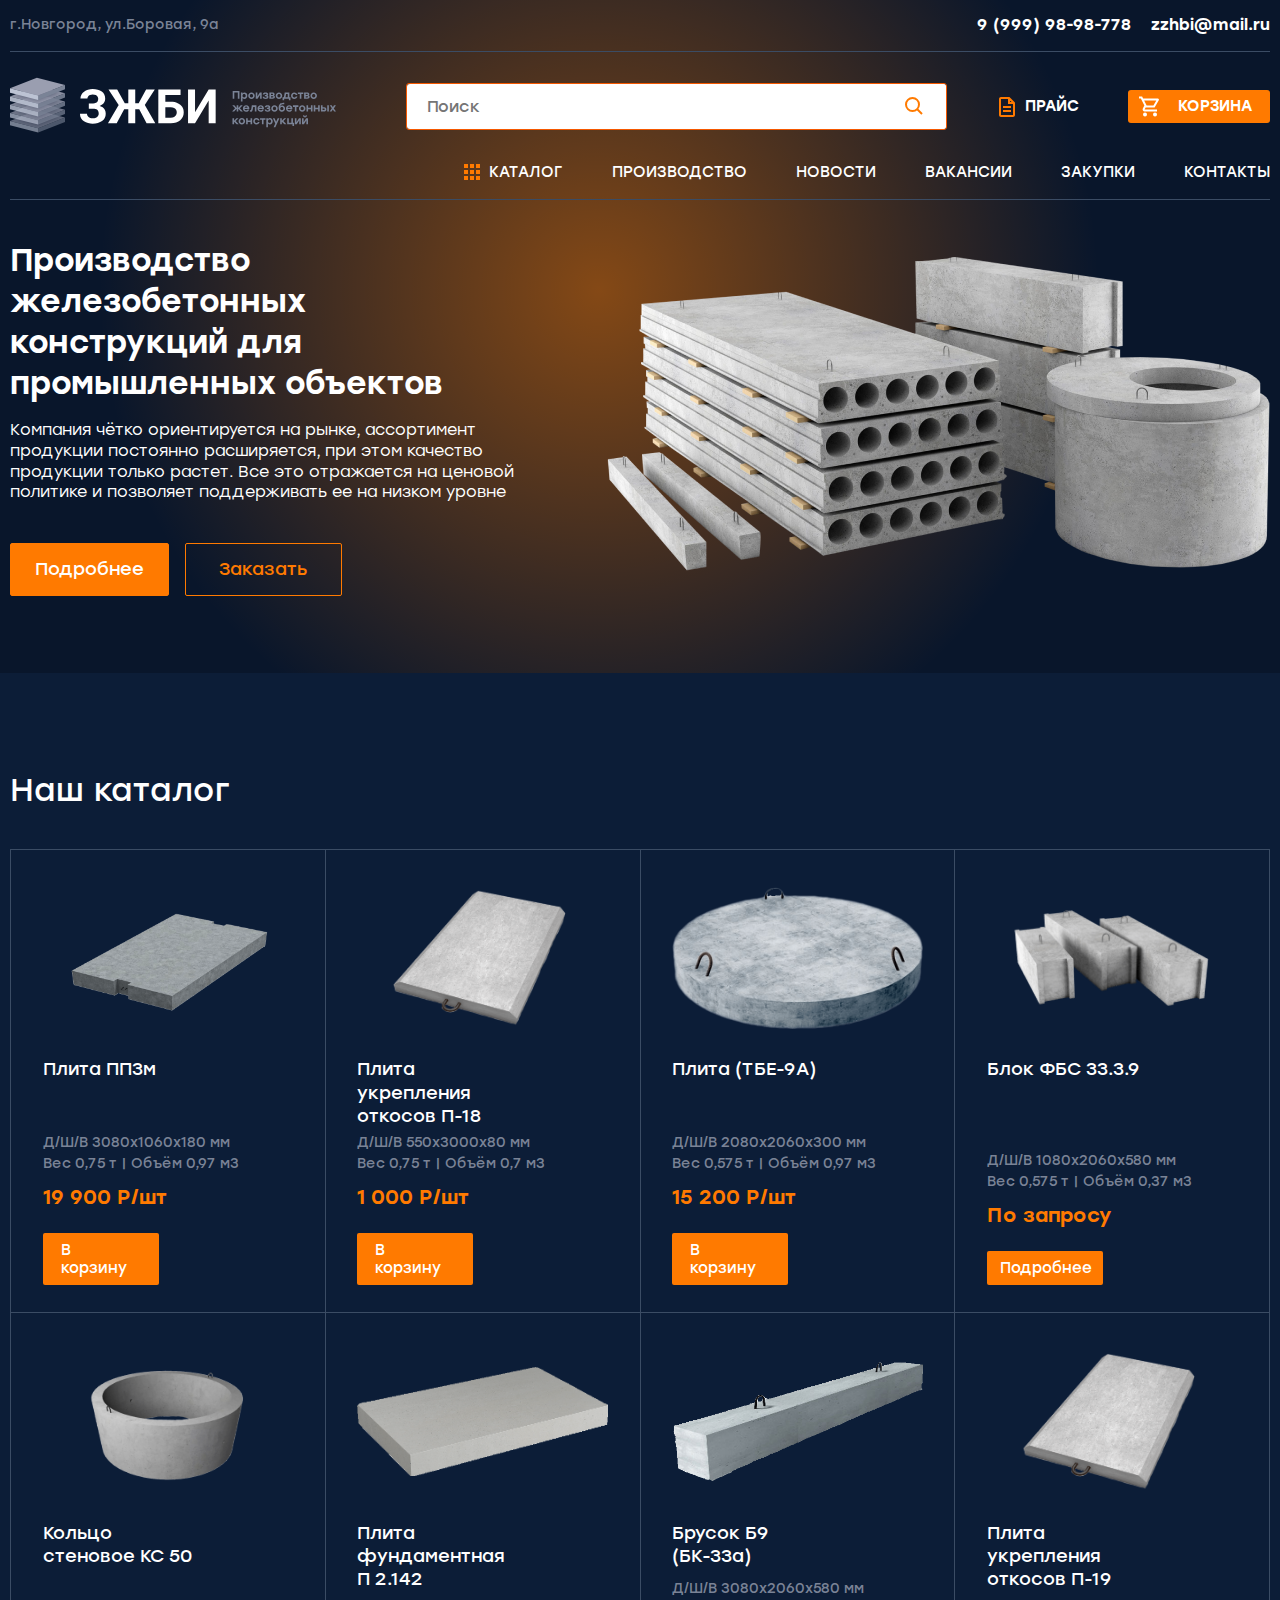
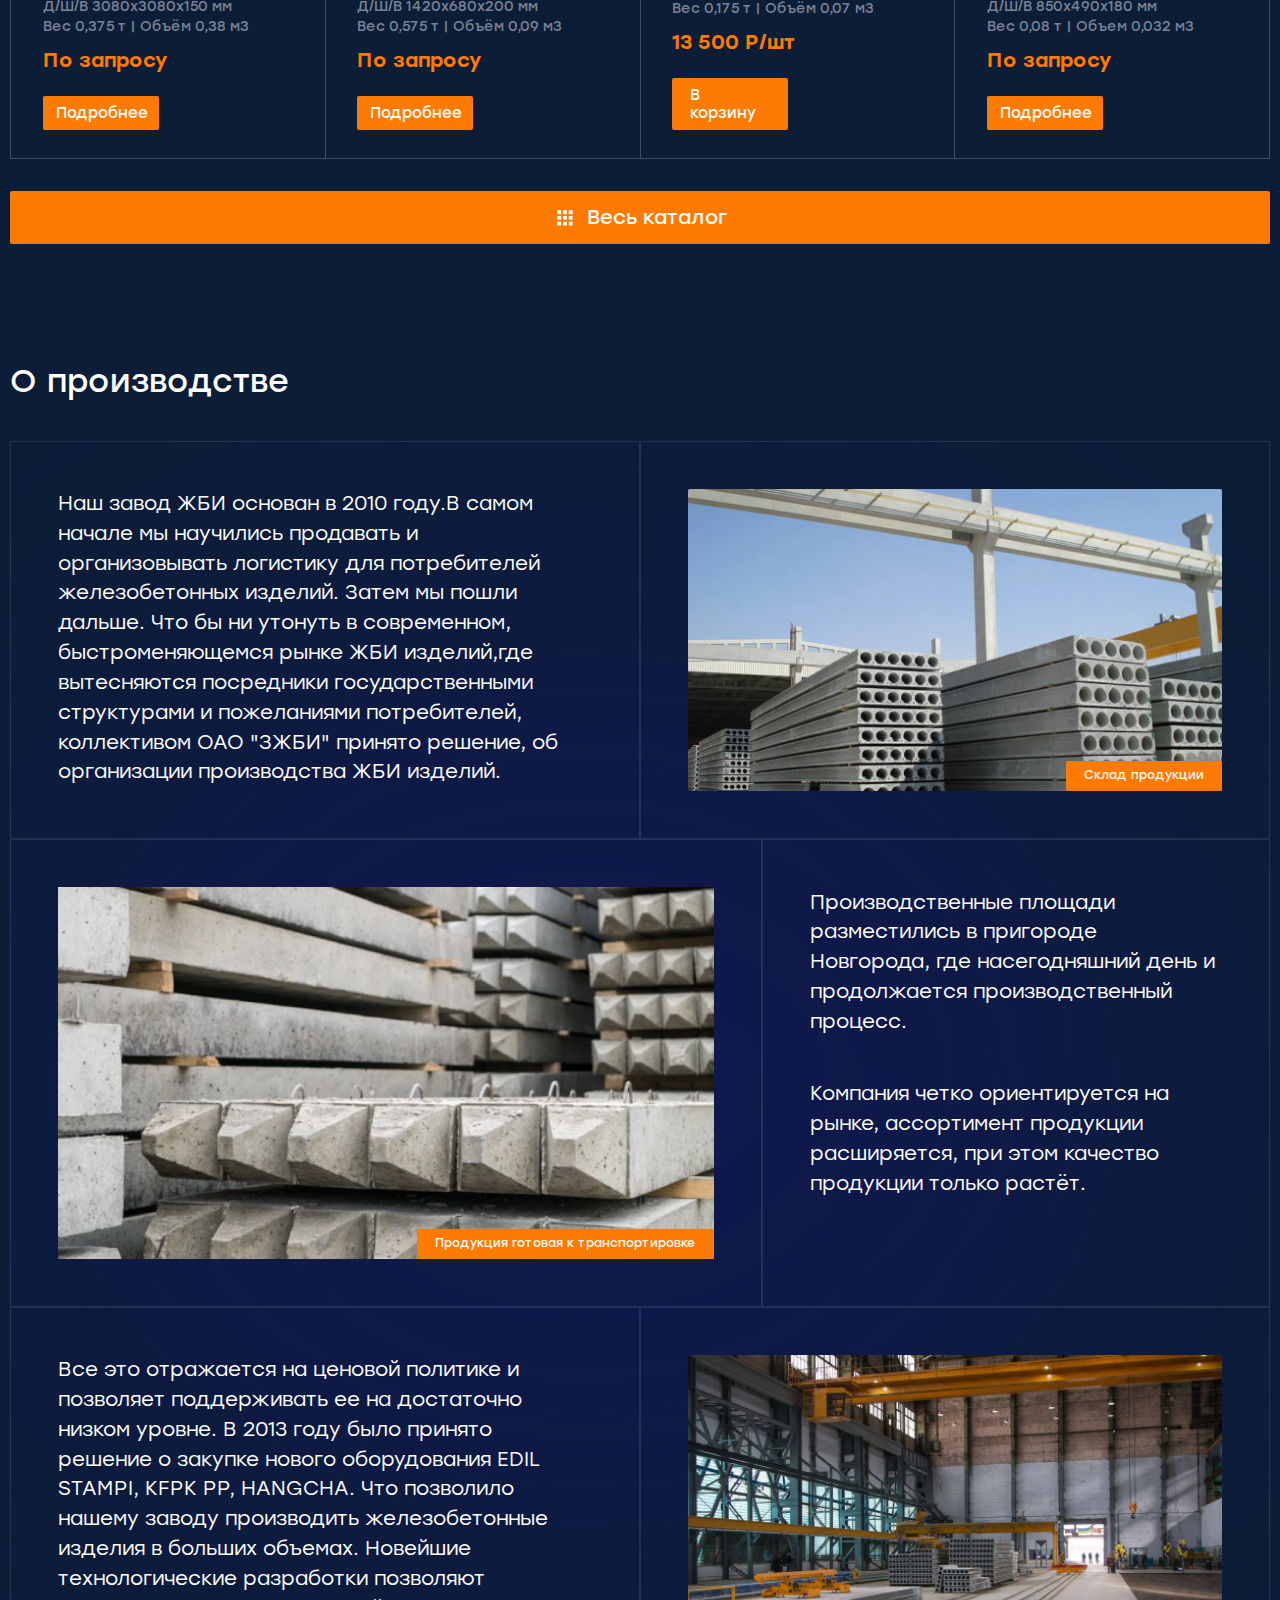
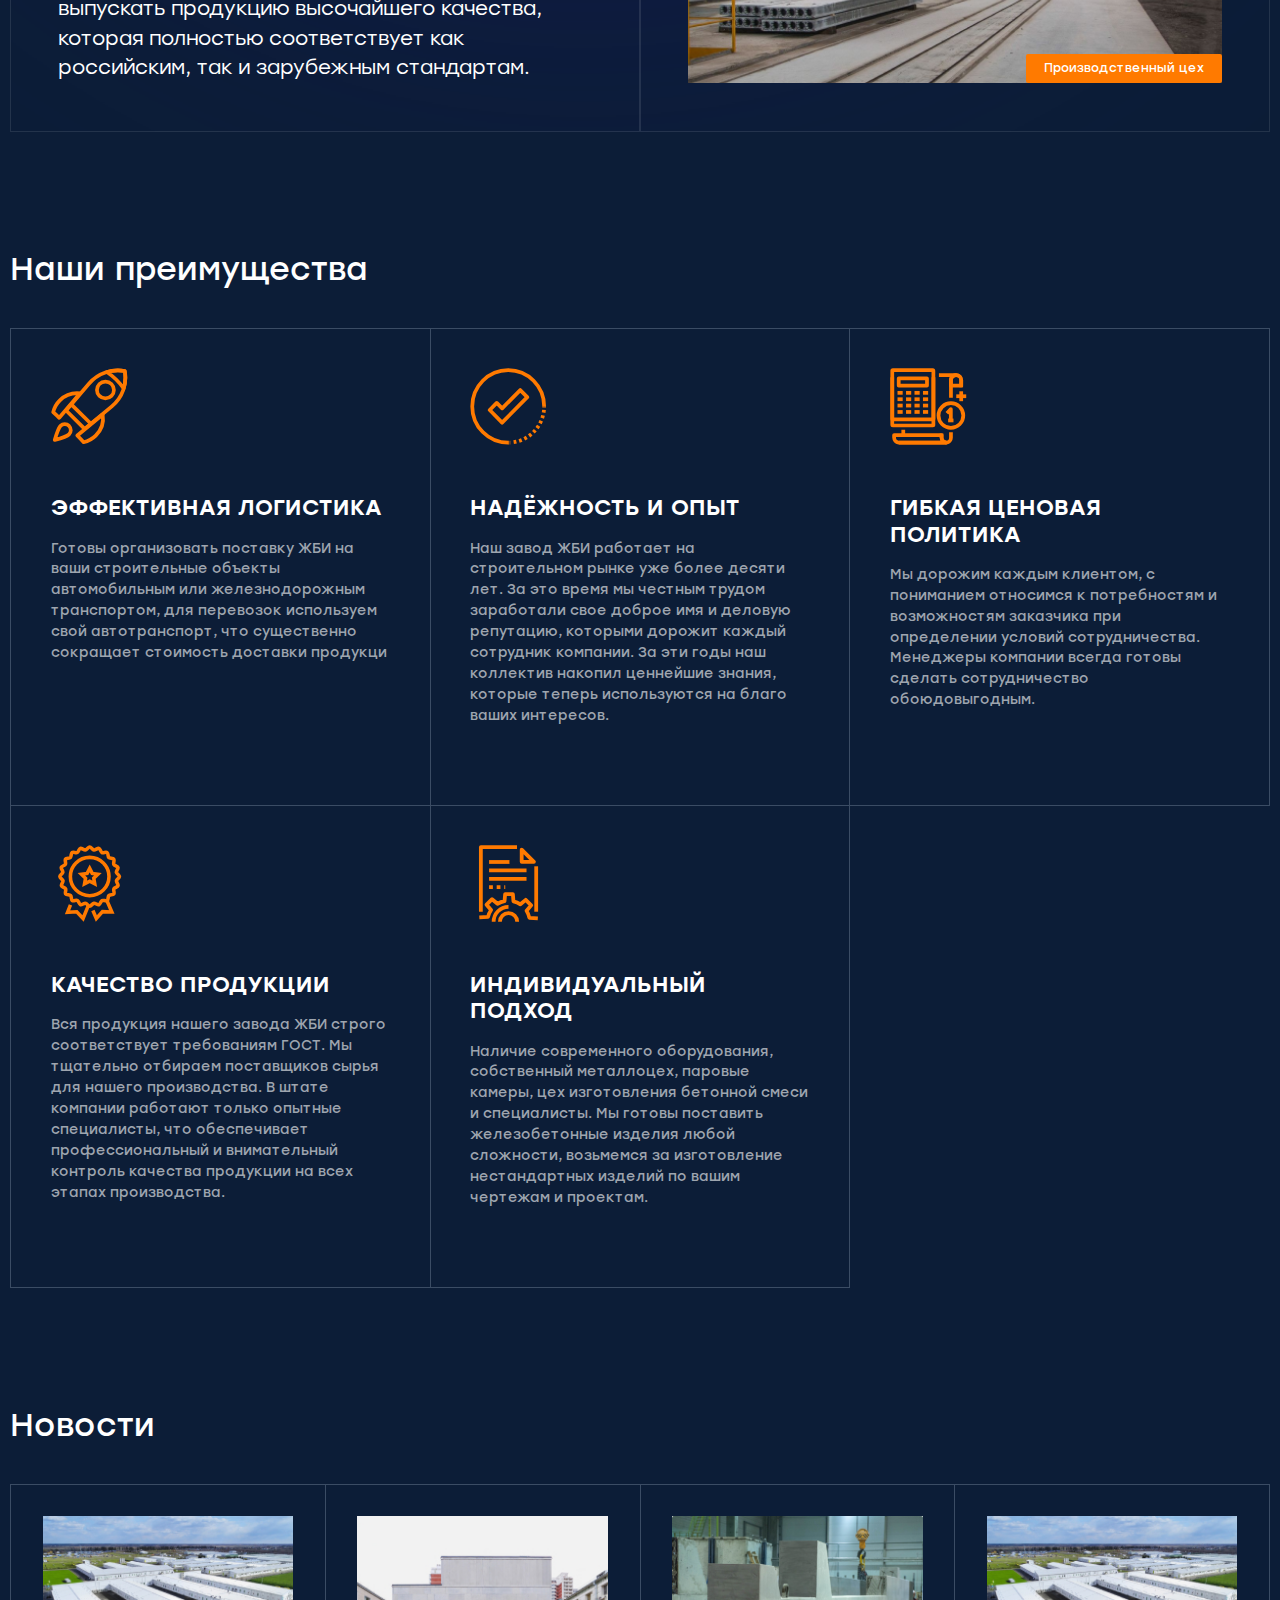
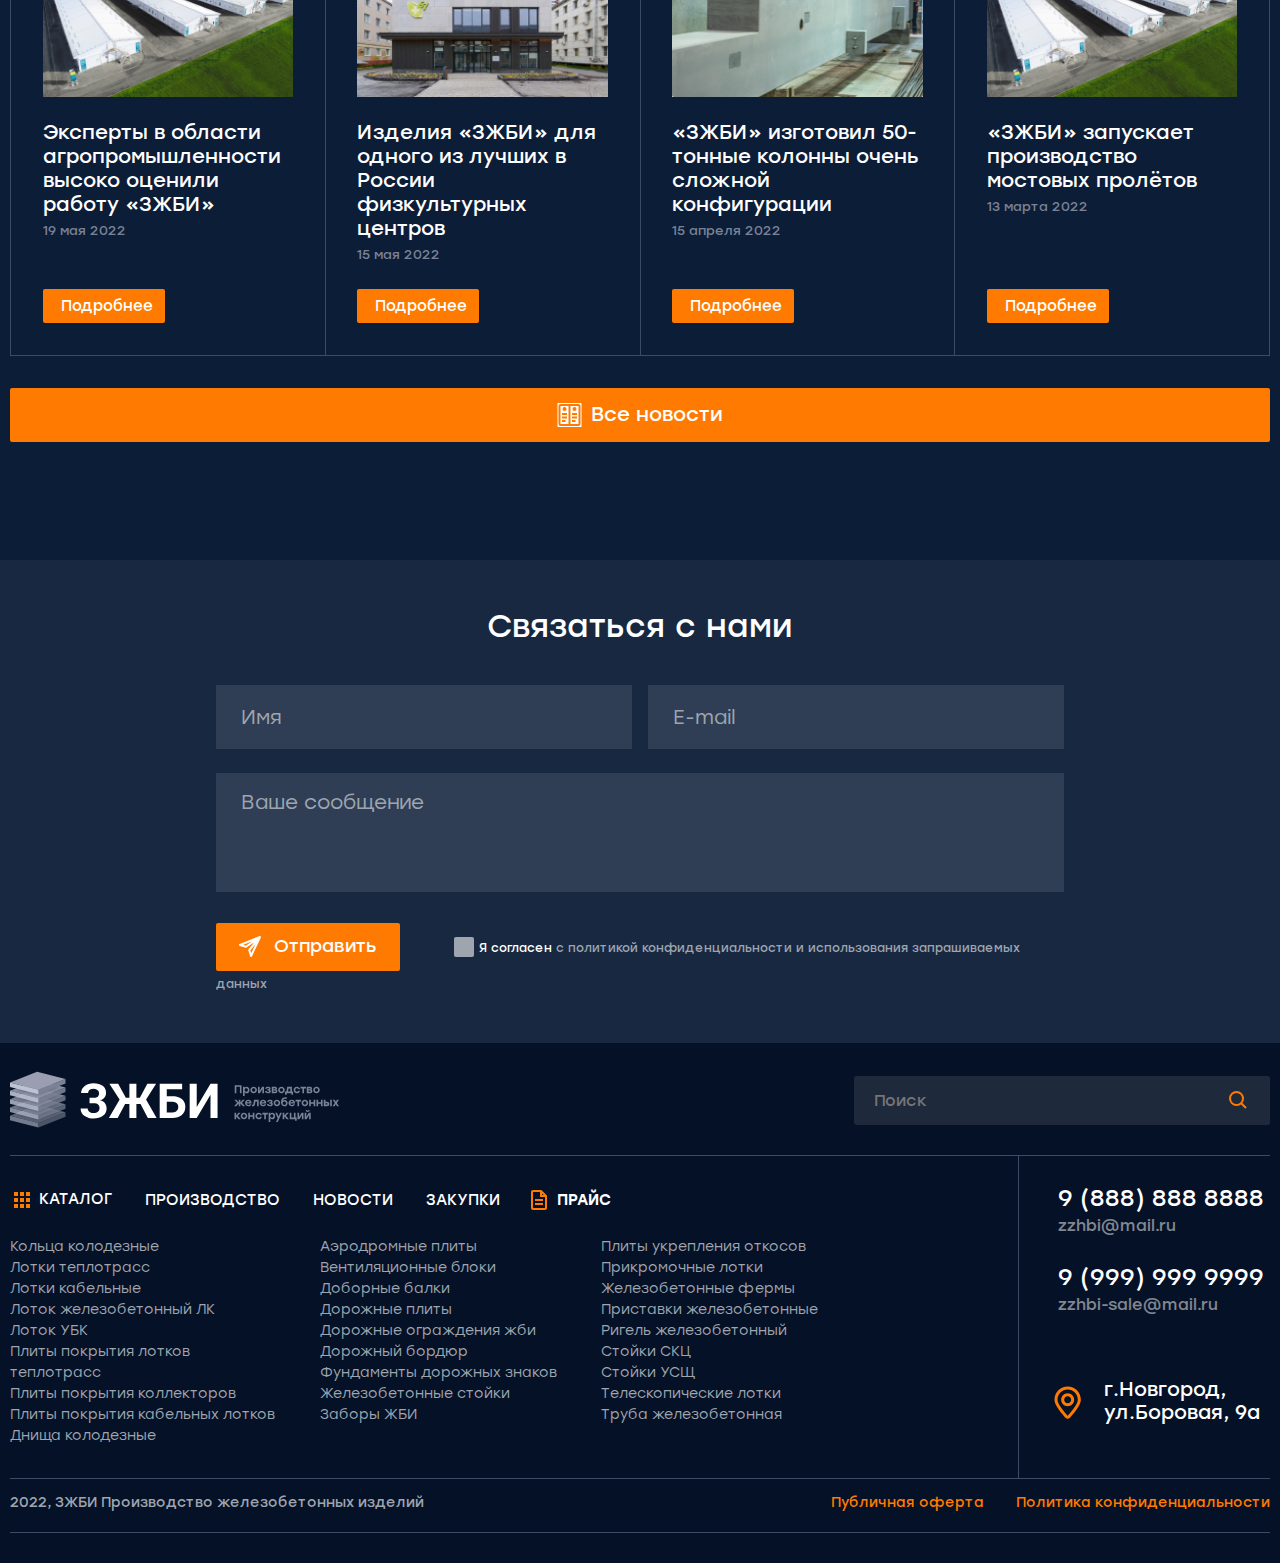
==== commit 3e17972c: "Add files via upload" ====
--- a/index.html
+++ b/index.html
@@ -82,19 +82,19 @@
                                  </a>
                               </li>
                               <li class="menu__item">
-                                 <a class="menu__link " href="#production">Производство</a>
+                                 <a class="menu__link " href="production-page.html">Производство</a>
                               </li>
                               <li class="menu__item">
-                                 <a class="menu__link" href="#news">Новости</a>
+                                 <a class="menu__link" href="news-page.html">Новости</a>
                               </li>
                               <li class="menu__item">
-                                 <a class="menu__link" href="#">Вакансии</a>
+                                 <a class="menu__link" href="vacancies.html">Вакансии</a>
                               </li>
                               <li class="menu__item">
-                                 <a class="menu__link" href="#">Закупки</a>
+                                 <a class="menu__link" href="purchases.html">Закупки</a>
                               </li>
                               <li class="menu__item">
-                                 <a class="menu__link" href="#">Контакты</a>
+                                 <a class="menu__link" href="contacts-page.html">Контакты</a>
                               </li>
                            </ul>
                         </nav>
@@ -386,7 +386,7 @@
             </div>
          </section>
 
-         <section class="production" id="production">
+         <section class="production">
             <div class="container">
                <div class="production__inner">
                   <div class="section-title__block">
@@ -686,7 +686,7 @@
             </div>
          </section>
 
-         <section class="news" id="news">
+         <section class="news">
             <div class="container">
                <div class="section-title__block">
                   <h2 class="section-title ">
@@ -703,7 +703,7 @@
                            <p class="news__text">
                               Эксперты в области агропромышленности высоко оценили работу «ЗЖБИ»
                            </p>
-                           <p class="news__date">30 марта 2022</p>
+                           <p class="news__date">19 мая 2022</p>
                         </div>
                         <a class="news__btn" href="#">Подробнее</a>
                      </div>
@@ -715,7 +715,7 @@
                            <p class="news__text">
                               Изделия «ЗЖБИ» для одного из лучших в России физкультурных центров
                            </p>
-                           <p class="news__date">19 апреля 2022</p>
+                           <p class="news__date">15 мая 2022</p>
                         </div>
                         <a class="news__btn" href="#">Подробнее</a>
                      </div>
@@ -727,7 +727,7 @@
                            <p class="news__text">
                               «ЗЖБИ» изготовил 50-тонные колонны очень сложной конфигурации
                            </p>
-                           <p class="news__date">5 мая 2022</p>
+                           <p class="news__date">15 апреля 2022</p>
                         </div>
                         <a class="news__btn" href="#">Подробнее</a>
                      </div>
@@ -739,14 +739,14 @@
                            <p class="news__text">
                               «ЗЖБИ» запускает производство мостовых пролётов
                            </p>
-                           <p class="news__date">13 мая 2022</p>
+                           <p class="news__date">13 марта 2022</p>
                         </div>
                         <a class="news__btn" href="#">Подробнее</a>
                      </div>
                   </div>
                </div>
                <div class="large-button__block news-large-button__block">
-                  <a class="large-button news__large-button " href="#">
+                  <a class="large-button news__large-button " href="news-page.html">
                      <svg width="25" height="24" viewBox="0 0 25 24" fill="none" xmlns="http://www.w3.org/2000/svg">
                         <rect width="24" height="24" transform="translate(0.5)" fill="white" />
                         <path
--- a/css/style.min.css
+++ b/css/style.min.css
@@ -1 +1 @@
-html{-webkit-box-sizing:border-box;box-sizing:border-box;height:100%}*,*::after,*::before{-webkit-box-sizing:inherit;box-sizing:inherit}ul[class],ol[class]{padding:0}body,h1,h2,h3,h4,h5,h6,p,ul[class],ol[class],li,figure,figcaption,blockquote,dl,dd{margin:0}ul[class]{list-style:none}img{max-width:100%;display:block}input,button,textarea,select{font:inherit}a{text-decoration:none}@font-face{font-family:'Stolzl';src:url("../fonts/Stolzl-Light.eot");src:local("Stolzl Light"),local("Stolzl-Light"),url("../fonts/Stolzl-Light.eot?#iefix") format("embedded-opentype"),url("../fonts/Stolzl-Light.woff2") format("woff2"),url("../fonts/Stolzl-Light.woff") format("woff"),url("../fonts/Stolzl-Light.ttf") format("truetype");font-weight:300;font-style:normal}@font-face{font-family:'Stolzl';src:url("../fonts/Stolzl-Thin.eot");src:local("Stolzl Thin"),local("Stolzl-Thin"),url("../fonts/Stolzl-Thin.eot?#iefix") format("embedded-opentype"),url("../fonts/Stolzl-Thin.woff2") format("woff2"),url("../fonts/Stolzl-Thin.woff") format("woff"),url("../fonts/Stolzl-Thin.ttf") format("truetype");font-weight:100;font-style:normal}@font-face{font-family:'Stolzl Book';src:url("../fonts/Stolzl-Book.eot");src:local("Stolzl Book"),local("Stolzl-Book"),url("../fonts/Stolzl-Book.eot?#iefix") format("embedded-opentype"),url("../fonts/Stolzl-Book.woff2") format("woff2"),url("../fonts/Stolzl-Book.woff") format("woff"),url("../fonts/Stolzl-Book.ttf") format("truetype");font-weight:normal;font-style:normal}@font-face{font-family:'Stolzl';src:url("../fonts/Stolzl-Regular.eot");src:local("Stolzl Regular"),local("Stolzl-Regular"),url("../fonts/Stolzl-Regular.eot?#iefix") format("embedded-opentype"),url("../fonts/Stolzl-Regular.woff2") format("woff2"),url("../fonts/Stolzl-Regular.woff") format("woff"),url("../fonts/Stolzl-Regular.ttf") format("truetype");font-weight:normal;font-style:normal}@font-face{font-family:'Stolzl';src:url("../fonts/Stolzl-Bold.eot");src:local("Stolzl Bold"),local("Stolzl-Bold"),url("../fonts/Stolzl-Bold.eot?#iefix") format("embedded-opentype"),url("../fonts/Stolzl-Bold.woff2") format("woff2"),url("../fonts/Stolzl-Bold.woff") format("woff"),url("../fonts/Stolzl-Bold.ttf") format("truetype");font-weight:bold;font-style:normal}@font-face{font-family:'Stolzl';src:url("../fonts/Stolzl-Medium.eot");src:local("Stolzl Medium"),local("Stolzl-Medium"),url("../fonts/Stolzl-Medium.eot?#iefix") format("embedded-opentype"),url("../fonts/Stolzl-Medium.woff2") format("woff2"),url("../fonts/Stolzl-Medium.woff") format("woff"),url("../fonts/Stolzl-Medium.ttf") format("truetype");font-weight:500;font-style:normal}.slick-slider{position:relative;display:block;-webkit-box-sizing:border-box;box-sizing:border-box;-webkit-touch-callout:none;-webkit-user-select:none;-moz-user-select:none;-ms-user-select:none;user-select:none;-ms-touch-action:pan-y;touch-action:pan-y;-webkit-tap-highlight-color:transparent}.slick-list{position:relative;overflow:hidden;display:block;margin:0;padding:0}.slick-list:focus{outline:none}.slick-list.dragging{cursor:pointer;cursor:hand}.slick-slider .slick-track,.slick-slider .slick-list{-webkit-transform:translate3d(0, 0, 0);-ms-transform:translate3d(0, 0, 0);transform:translate3d(0, 0, 0)}.slick-track{position:relative;left:0;top:0;display:block;margin-left:auto;margin-right:auto}.slick-track:before,.slick-track:after{content:"";display:table}.slick-track:after{clear:both}.slick-loading .slick-track{visibility:hidden}.slick-slide{float:left;height:100%;min-height:1px;display:none}[dir="rtl"] .slick-slide{float:right}.slick-slide img{display:block}.slick-slide.slick-loading img{display:none}.slick-slide.dragging img{pointer-events:none}.slick-initialized .slick-slide{display:block}.slick-loading .slick-slide{visibility:hidden}.slick-vertical .slick-slide{display:block;height:auto;border:1px solid transparent}.slick-arrow.slick-hidden{display:none}.btn__up{background:rgba(47,62,84,0.8);border:1px solid #BF0000;color:#fff;line-height:50px;height:50px;width:50px;border-radius:30%;text-align:center;position:fixed;right:20px;bottom:10px;cursor:pointer;opacity:0;-webkit-transition:opacity 0.5s;-o-transition:opacity 0.5s;transition:opacity 0.5s;pointer-events:none;z-index:3000;font-size:30px}.btn__up-open{opacity:1;pointer-events:all}.icon-menu{display:none;margin:0;padding:0;border:none;background-color:transparent;position:relative;-webkit-box-flex:0;-ms-flex:0 0 30px;flex:0 0 30px;height:20px;cursor:pointer;z-index:5;width:30px;margin-right:10px}.icon-menu span,.icon-menu::before,.icon-menu::after{-webkit-transition:all 0.3s ease 0s;-o-transition:all 0.3s ease 0s;transition:all 0.3s ease 0s;left:0px;position:absolute;width:100%;height:3px;border-radius:1px;background-color:#FF7A00}.icon-menu::before,.icon-menu::after{content:""}.icon-menu::before{top:0px}.icon-menu::after{bottom:0px}.icon-menu span{top:50%;-webkit-transform:scale(1) translate(0px, -50%);-ms-transform:scale(1) translate(0px, -50%);transform:scale(1) translate(0px, -50%)}.icon-menu.menu-open span{-webkit-transform:scale(0) translate(0px, -50%);-ms-transform:scale(0) translate(0px, -50%);transform:scale(0) translate(0px, -50%)}.menu-open.icon-menu::before{top:50%;-webkit-transform:rotate(-45deg) translate(0px, -50%);-ms-transform:rotate(-45deg) translate(0px, -50%);transform:rotate(-45deg) translate(0px, -50%)}.menu-open.icon-menu::after{bottom:45%;-webkit-transform:rotate(45deg) translate(0px, 50%);-ms-transform:rotate(45deg) translate(0px, 50%);transform:rotate(45deg) translate(0px, 50%)}@media (max-width: 500px){.icon-menu{margin-right:25px}}@media (max-width: 500px){.wrapper{margin-top:60px}}.header{background-color:rgba(6,15,31,0.5);margin-bottom:100px;z-index:100}@media (max-width: 1300px){.header{margin-bottom:calc(45px + 55 * ((100vw - 320px) / 980))}}.header__color-circle{position:relative;overflow:hidden}.header__orange-bg{position:absolute;z-index:-1;top:-30%;right:15%;width:1000px;height:1000px;background:-o-radial-gradient(50% 50%, 50% 50%, rgba(255,123,0,0.5) 0, rgba(196,196,196,0) 100%);background:radial-gradient(50% 50% at 50% 50%, rgba(255,123,0,0.5) 0, rgba(196,196,196,0) 100%)}@media (max-width: 1300px){.header__orange-bg{top:calc(-600px + 397.812 * ((100vw - 320px) / 980));right:calc(-500px + 695 * ((100vw - 320px) / 980))}}@media (max-width: 500px){.header__page{background-color:#0C1D37;padding-bottom:20px}}@media (max-width: 400px){.header__page{background-color:transparent;padding-bottom:0px}}.header__top{display:-webkit-box;display:-ms-flexbox;display:flex;-webkit-box-pack:justify;-ms-flex-pack:justify;justify-content:space-between;-webkit-box-align:center;-ms-flex-align:center;align-items:center;margin-top:13px;margin-bottom:25px;padding-bottom:14px;border-bottom:1px solid #3B4C64}@media (max-width: 1000px){.header__top{margin-bottom:calc(0px + 25 * ((100vw - 320px) / 980))}}@media (max-width: 700px){.header__top{margin-top:5px;padding-bottom:5px}}@media (max-width: 500px){.header__top{position:fixed;top:0;left:0;width:100%;z-index:50;background:#0C1D37;margin-top:0px;margin-left:0px;padding-top:10px;padding-left:10px}.wrapper{margin-top:80px}}@media (max-width: 400px){.header__top{border-bottom:0}}.header__top-address{font-size:14px;line-height:1.17;color:#7A8396}@media (max-width: 870px){.header__top-address{display:none}}@media (max-width: 530px){.header__top-contacts{display:-webkit-box;display:-ms-flexbox;display:flex;-webkit-box-align:center;-ms-flex-align:center;align-items:center}}.top-contacts__phone,.top-contacts__mail{font-family:"Stolzl",sans-serif;font-size:16px;line-height:1.13;color:#fff;font-weight:500;-webkit-transition:all 0.3s;-o-transition:all 0.3s;transition:all 0.3s}@media (max-width: 430px){.top-contacts__phone{display:none}}.top-contacts__mail{margin-left:15px}@media (max-width: 530px){.top-contacts__mail{display:none}}.top-contacts__phone-mobile,.top-contacts__mail-mobile{display:none}@media (max-width: 430px){.top-contacts__phone-mobile{display:block;margin-left:5px;margin-right:10px}.mobile__phone-img{width:30px;height:30px}}@media (max-width: 530px){.top-contacts__mail-mobile{display:inline-block;margin-left:15px;margin-right:15px}.mobile__mail-img{width:30px;height:30px}}.top-contacts__phone:hover,.top-contacts__mail:hover{color:#FF7A00;-webkit-transition:all 0.3s;-o-transition:all 0.3s;transition:all 0.3s}@media (max-width: 700px){.icon-menu{display:block}}.header__body{margin-bottom:25px}@media (max-width: 1000px){.header__body{display:-webkit-box;display:-ms-flexbox;display:flex;-webkit-box-pack:center;-ms-flex-pack:center;justify-content:center;margin-bottom:calc(0px + 25 * ((100vw - 320px) / 980))}}@media (max-width: 1300px){.logo__img{width:calc(165px + 165 * ((100vw - 320px) / 980));height:calc(30px + 29 * ((100vw - 320px) / 980))}}@media (max-width: 700px){.logo__img{display:none}}.header__body-inner{display:-webkit-box;display:-ms-flexbox;display:flex;-webkit-box-pack:justify;-ms-flex-pack:justify;justify-content:space-between;-webkit-box-align:center;-ms-flex-align:center;align-items:center}@media (max-width: 1000px){.header__body-inner{display:-webkit-box;display:-ms-flexbox;display:flex;-webkit-box-pack:justify;-ms-flex-pack:justify;justify-content:space-between;-webkit-box-align:center;-ms-flex-align:center;align-items:center}}@media (max-width: 900px){.header__body-inner{display:-webkit-box;display:-ms-flexbox;display:flex;-webkit-box-pack:end;-ms-flex-pack:end;justify-content:flex-end;-webkit-box-align:center;-ms-flex-align:center;align-items:center}}.logo__img-mobile{display:none}@media (max-width: 700px){.logo__img-mobile{display:block;width:calc(140px + 71 * ((100vw - 320px) / 980));height:calc(37px + 21 * ((100vw - 320px) / 980))}}.header__body-search{display:-webkit-box;display:-ms-flexbox;display:flex}@media (max-width: 400px){.search-header__box{margin-left:10px;margin-right:10px;margin-top:50px}}.search-header{position:relative;border:1px solid #F55800;border-radius:3px;margin-left:15px}@media (max-width: 1000px){.search-header{margin-left:0px}}.search-header__input{border:none;padding:0;outline:none;width:550px;height:45px;border-radius:3px;padding:3px 20px;font-size:18px}@media (max-width: 1300px){.search-header__input{width:calc(0px + 550 * ((100vw - 320px) / 980))}}@media (max-width: 1000px){.search-header__input{width:calc(10px + 1035 * ((100vw - 320px) / 980));height:calc(35px + 10 * ((100vw - 320px) / 980))}}@media (max-width: 900px){.search-header__input{width:calc(25px + 1020 * ((100vw - 320px) / 980))}}@media (max-width: 600px){.search-header__input{width:calc(156px + 889 * ((100vw - 320px) / 980))}}@media (max-width: 450px){.search-header__input{width:calc(330px + 715 * ((100vw - 320px) / 980))}}@media (max-width: 400px){.search-header__input{display:block;width:100%}}.search-header__input::-webkit-input-placeholder{font-size:16px}.search-header__input::-moz-placeholder{font-size:16px}.search-header__input:-ms-input-placeholder{font-size:16px}.search-header__input::-ms-input-placeholder{font-size:16px}.search-header__input::placeholder{font-size:16px}.search-header__button{position:absolute;top:0;right:0;margin:0;padding:0;border:none;background-color:#fff;cursor:pointer;padding:3px 20px;border-top-right-radius:3px;border-bottom-right-radius:3px;height:45px;display:-webkit-box;display:-ms-flexbox;display:flex;-webkit-box-align:center;-ms-flex-align:center;align-items:center;-webkit-box-pack:center;-ms-flex-pack:center;justify-content:center}@media (max-width: 1000px){.search-header__button{height:calc(35px + 10 * ((100vw - 320px) / 980))}}.header__body-search-bottom{display:-webkit-box;display:-ms-flexbox;display:flex;-webkit-box-align:center;-ms-flex-align:center;align-items:center}.header__body-price{position:relative;margin-left:80px;-webkit-transition:all 0.3s;-o-transition:all 0.3s;transition:all 0.3s}@media (max-width: 1300px){.header__body-price{margin-left:calc(0px + 80 * ((100vw - 320px) / 980))}}@media (max-width: 1100px){.header__body-price{margin-left:43px}}@media (max-width: 600px){.header__body-price{margin-left:34px;display:block;padding-top:20px;padding-bottom:5px}}.header__body-price::before{position:absolute;content:url("../images/icons/price.svg");left:-30px;top:-3px;width:24px;height:24px}@media (max-width: 600px){.header__body-price::before{left:-30px;top:15px;display:none}}.header__body-price:hover{color:#FF7A00;-webkit-transition:all 0.3s;-o-transition:all 0.3s;transition:all 0.3s}.header__basket-btn{position:relative;margin-left:50px;padding:8px 18px 8px 50px;background-color:#FF7A00;color:#fff;border-radius:3px;-webkit-transition:background-color 0.3s;-o-transition:background-color 0.3s;transition:background-color 0.3s}@media (max-width: 1300px){.header__basket-btn{margin-left:calc(0px + 50 * ((100vw - 320px) / 980))}}@media (max-width: 1100px){.header__basket-btn{margin-left:15px}}@media (max-width: 450px){.header__basket-btn{display:inline-block;margin-left:35px;margin-top:20px}}.header__basket-btn::before{position:absolute;content:url("../images/icons/basket.svg");top:4px;left:10px;width:24px;height:24px}.header__basket-btn:hover{background-color:#F55800;-webkit-transition:background-color 0.3s;-o-transition:background-color 0.3s;transition:background-color 0.3s}.header__bottom{padding-bottom:15px;border-bottom:1px solid #3B4C64}@media (max-width: 700px){.header__bottom{padding-bottom:0px}}@media (max-width: 500px){.header__bottom{border-bottom:none}}.menu__list{display:-webkit-box;display:-ms-flexbox;display:flex;-webkit-box-pack:end;-ms-flex-pack:end;justify-content:flex-end;-webkit-box-align:center;-ms-flex-align:center;align-items:center}@media (max-width: 700px){.menu__list{position:absolute;left:0;right:0;top:115px;-webkit-transform:translateX(-150%);-ms-transform:translateX(-150%);transform:translateX(-150%);background:#0C1D37;-webkit-transition:all 0.3s;-o-transition:all 0.3s;transition:all 0.3s;width:100%;z-index:5;overflow:auto;min-height:100%;display:block}.menu__list.menu__list--active{-webkit-transform:translateX(0%);-ms-transform:translateX(0%);transform:translateX(0%);-webkit-transition:all 0.3s;-o-transition:all 0.3s;transition:all 0.3s}}@media (max-width: 500px){.menu__list{top:56px;left:0px;min-height:500px}}@media (max-width: 450px){.menu__list{top:55px}}@media (max-width: 400px){.menu__list{top:52px}}.menu__item+.menu__item{margin-left:50px}@media (max-width: 1300px){.menu__item+.menu__item{margin-left:calc(7px + 43 * ((100vw - 320px) / 980))}}@media (max-width: 700px){.menu__item+.menu__item{margin-left:0px}.menu__item{padding-top:10px;padding-left:34px}.menu__item:last-child{padding-bottom:50px}}.header__body-price,.header__basket-btn,.menu__link{font-size:15px;line-height:1.15;color:#fff;font-weight:500;text-transform:uppercase}.menu__link{padding-bottom:3px;-webkit-transition:all 0.3s;-o-transition:all 0.3s;transition:all 0.3s;font-weight:400;position:relative}.menu__link::before{content:"";position:absolute;width:0;left:auto;right:0;bottom:-2px;background-color:#F55800;height:3px;-webkit-transition:all 0.3s;-o-transition:all 0.3s;transition:all 0.3s}.menu__link:hover{color:#F55800}.menu__link:hover::before{width:100%;right:auto;left:0}.menu__item-catalog{display:-webkit-box;display:-ms-flexbox;display:flex;-webkit-box-align:center;-ms-flex-align:center;align-items:center;-webkit-box-align:end;-ms-flex-align:end;align-items:flex-end}@media (max-width: 700px){.menu__item-catalog{display:inline-block}}.menu__link-img{margin-right:10px}@media (max-width: 700px){.menu__link-img{margin-right:5px}}.menu__link-catalog{display:-webkit-box;display:-ms-flexbox;display:flex;-webkit-box-align:center;-ms-flex-align:center;align-items:center}.menu__link-catalog svg{margin-right:5px}.menu__link-catalog svg path{-webkit-transition:all .3s;-o-transition:all .3s;transition:all .3s}.menu__link-catalog:hover svg path{stroke:#F55800;-webkit-transition:all .3s;-o-transition:all .3s;transition:all .3s}@media (max-width: 700px){.menu__link-catalog svg{display:none}}.header__content-inner{display:-webkit-box;display:-ms-flexbox;display:flex;-webkit-box-pack:justify;-ms-flex-pack:justify;justify-content:space-between;margin-bottom:50px}@media (max-width: 1300px){.header__content-inner{margin-bottom:calc(25px + 25 * ((100vw - 320px) / 980))}}@media (max-width: 790px){.header__content-inner{-ms-flex-wrap:wrap;flex-wrap:wrap}}.content__block-info{width:520px}@media (max-width: 1300px){.content__block-info{width:calc(100px + 420 * ((100vw - 320px) / 980));margin-right:10px}}@media (max-width: 790px){.content__block-info{-webkit-box-ordinal-group:3;-ms-flex-order:2;order:2;width:100%}}.header__title{font-family:"Stolzl",sans-serif;font-size:32px;line-height:1.3;font-weight:500;max-width:383px;padding-top:40px;margin-bottom:16px}@media (max-width: 2150px){.header__title{max-width:445px;font-weight:500;font-size:32px;line-height:1.3}}@media (max-width: 1300px){.header__title{font-size:calc(11px + 21 * ((100vw - 320px) / 980));padding-top:calc(25px + 15 * ((100vw - 320px) / 980))}}@media (max-width: 790px){.header__title{min-width:100%;font-size:calc(20px + 12 * ((100vw - 320px) / 980))}}@media (max-width: 400px){.header__title{min-width:290px}}@media (max-width: 320px){.header__title{min-width:250px}}.header__title-text{font-family:'Stolzl Book',sans-serif;max-width:525px;margin-bottom:40px}@media (max-width: 1300px){.header__title-text{font-size:calc(14px + 2 * ((100vw - 320px) / 980));margin-bottom:calc(25px + 15 * ((100vw - 320px) / 980));line-height:1.3}}@media (max-width: 790px){.header__title-text{min-width:100%}}@media (max-width: 400px){.header__title-text{min-width:338px;line-height:1.3;padding-right:0}}@media (max-width: 320px){.header__title-text{min-width:280px;line-height:1.3}}.title__buttons-box{display:-webkit-box;display:-ms-flexbox;display:flex;gap:16px}.title__button{min-width:158px;border:1px solid #FF7A00;border-radius:2px}@media (max-width: 1300px){.title__button{min-width:calc(140px + 18 * ((100vw - 320px) / 980))}}.title-button__link{font-size:18px;padding:12px 24px 12px 24px;display:-webkit-box;display:-ms-flexbox;display:flex;-webkit-box-align:center;-ms-flex-align:center;align-items:center;-webkit-box-pack:center;-ms-flex-pack:center;justify-content:center}@media (max-width: 1300px){.title-button__link{font-size:calc(15px + 3 * ((100vw - 320px) / 980));padding-left:calc(12px + 12 * ((100vw - 320px) / 980));padding-right:calc(12px + 12 * ((100vw - 320px) / 980))}}.title-button__link-detailed{background-color:#FF7A00;color:#fff;-webkit-transition:all 0.3s;-o-transition:all 0.3s;transition:all 0.3s}.title-button__link-detailed:hover{background-color:transparent;color:#FF7A00;-webkit-transition:all 0.3s;-o-transition:all 0.3s;transition:all 0.3s}.title-button__link-book{color:#FF7A00;-webkit-transition:all 0.3s;-o-transition:all 0.3s;transition:all 0.3s}.title-button__link-book:hover{color:#fff;background-color:#FF7A00;-webkit-transition:all 0.3s;-o-transition:all 0.3s;transition:all 0.3s}.content__block-images{margin-top:50px}@media (max-width: 790px){.content__block-images{min-width:100%;-webkit-box-ordinal-group:2;-ms-flex-order:1;order:1}}.content__block-img{width:665px}@media (max-width: 790px){.content__block-img{max-width:100%;margin:0 auto}}.section-title{font-family:"Stolzl",sans-serif;font-weight:400;font-size:32px;line-height:1.18;color:#fff;padding-bottom:40px}@media (max-width: 1300px){.section-title{font-size:calc(24px + 8 * ((100vw - 320px) / 980));padding-bottom:calc(25px + 15 * ((100vw - 320px) / 980))}}@media (max-width: 650px){.section-title{font-weight:500}}.section-catalog__card{margin-top:50px;margin-bottom:150px}.catalog__card-items{display:-webkit-box;display:-ms-flexbox;display:flex;-ms-flex-wrap:wrap;flex-wrap:wrap;border:1px solid #3B4C64;border-bottom:none;border-right:none}.catalog__item-card{-webkit-box-flex:0;-ms-flex:0 1 25%;flex:0 1 25%;width:320px;padding:32px 32px 28px;border-right:1px solid #3B4C64;border-bottom:1px solid #3B4C64;-webkit-transition:all 0.3s;-o-transition:all 0.3s;transition:all 0.3s}@media (max-width: 1300px){.catalog__item-card{width:calc(144px + 176 * ((100vw - 320px) / 980));padding-left:calc(12px + 20 * ((100vw - 320px) / 980));padding-right:calc(12px + 20 * ((100vw - 320px) / 980));padding-top:calc(12px + 20 * ((100vw - 320px) / 980));padding-bottom:calc(12px + 16 * ((100vw - 320px) / 980))}}@media (max-width: 1000px){.catalog__item-card{-webkit-box-flex:0;-ms-flex:0 1 33.33333%;flex:0 1 33.33333%}}@media (max-width: 650px){.catalog__item-card{-webkit-box-flex:0;-ms-flex:0 1 50%;flex:0 1 50%}}.catalog-card__item.card__price-not-available .card__price{display:none}.catalog-card__item.card__price-not-available .card__btn-request{display:block}.catalog-card__item .card__btn-request{display:none}.card__btn-request{display:none}.card__price-request{display:none}.catalog-card__item.card__price-not-available .card__price-request{display:block}.catalog-card__item.card__price-not-available .card__btn{display:none}.catalog__item-card:hover{background-color:#FF7A00;-webkit-transition:all 0.3s;-o-transition:all 0.3s;transition:all 0.3s}.catalog__item-card:hover .card__description-size,.catalog__item-card:hover .card__description-weight,.catalog__item-card:hover .card__description-volume,.catalog__item-card:hover .card__price,.catalog__item-card:hover .card__price-request{color:#fff;-webkit-transition:all 0.3s;-o-transition:all 0.3s;transition:all 0.3s}.catalog__item-card:hover .card__btn{background:#F55800;-webkit-transition:all 0.3s;-o-transition:all 0.3s;transition:all 0.3s}.catalog__item-card:hover .card__btn-request{background:#F55800;-webkit-transition:all 0.3s;-o-transition:all 0.3s;transition:all 0.3s}.catalog__item-card:hover .card__btn:hover{background:#F4450D}.catalog__item-card:hover .card__btn-request:hover{background:#F4450D}.catalog-card__item{display:-webkit-box;display:-ms-flexbox;display:flex;-webkit-box-orient:vertical;-webkit-box-direction:normal;-ms-flex-direction:column;flex-direction:column;height:100%}.catalog-card__picture{position:relative;padding:0px 0px 60.9375% 0px}.card__images{-o-object-fit:contain;object-fit:contain;position:absolute;width:100%;height:100%;top:0;left:0}.catalog-card__hover-text{display:inline-block;font-size:20px;line-height:1.5;color:#fff;text-transform:uppercase;padding:35px 17px;background-color:rgba(255,255,255,0.5);border-radius:2px;position:absolute;top:30%;z-index:1;opacity:0;-webkit-transition:all .3s;-o-transition:all .3s;transition:all .3s}@media (max-width: 1300px){.catalog-card__hover-text{font-size:calc(10px + 10 * ((100vw - 320px) / 980));padding-left:calc(3px + 14 * ((100vw - 320px) / 980));padding-right:calc(3px + 14 * ((100vw - 320px) / 980));padding-top:calc(15px + 20 * ((100vw - 320px) / 980));padding-bottom:calc(15px + 20 * ((100vw - 320px) / 980))}}.catalog-card__picture:hover .catalog-card__hover-text{opacity:1;-webkit-transition:all .3s;-o-transition:all .3s;transition:all .3s}.catalog-card__body{-webkit-box-flex:1;-ms-flex:1 1 auto;flex:1 1 auto;display:-webkit-box;display:-ms-flexbox;display:flex;-webkit-box-orient:vertical;-webkit-box-direction:normal;-ms-flex-direction:column;flex-direction:column;margin-top:23px}.catalog-card__sale-wrapper{-webkit-box-flex:1;-ms-flex:1 1 auto;flex:1 1 auto;display:-webkit-box;display:-ms-flexbox;display:flex;-webkit-box-orient:vertical;-webkit-box-direction:normal;-ms-flex-direction:column;flex-direction:column}.card__title{-webkit-box-flex:1;-ms-flex:1 1 auto;flex:1 1 auto;font-family:"Stolzl",sans-serif;font-weight:400;font-size:18px;line-height:1.3;color:#fff;max-width:163px;padding-bottom:8px}@media (max-width: 1300px){.card__title{font-size:calc(16px + 2 * ((100vw - 320px) / 980))}}.card__description-size,.card__description-weight,.card__description-volume{font-family:"Stolzl",sans-serif;font-size:14px;line-height:1.1;color:#7A8396;max-width:201px;-webkit-transition:all 0.3s;-o-transition:all 0.3s;transition:all 0.3s}@media (max-width: 1300px){.card__description-size,.card__description-weight,.card__description-volume{font-size:calc(12px + 2 * ((100vw - 320px) / 980))}}@media (max-width: 400px){.card__description-size,.card__description-weight,.card__description-volume{max-width:calc(120px + 81 * ((100vw - 320px) / 980))}}.card__price,.card__price-request{font-weight:500;font-size:20px;line-height:1.2;color:#FF7A00;margin-top:10px;margin-bottom:24px;-webkit-transition:all 0.3s;-o-transition:all 0.3s;transition:all 0.3s}.card__btn,.card__btn-request{display:block;max-width:116px;font-family:"Stolzl",sans-serif;font-weight:400;color:#fff;font-size:15px;line-height:1.2;padding:8px 18px;background:#FF7A00;border-radius:2px;-webkit-transition:all 0.3s;-o-transition:all 0.3s;transition:all 0.3s}@media (max-width: 500px){.card__btn,.card__btn-request{min-width:100%;text-align:center}}.card__btn-request{padding-left:13px;padding-right:18px}.large-button__block{padding-top:32px;display:-webkit-box;display:-ms-flexbox;display:flex;-webkit-box-align:center;-ms-flex-align:center;align-items:center;-webkit-box-pack:center;-ms-flex-pack:center;justify-content:center;width:100%}.large-button{display:-webkit-box;display:-ms-flexbox;display:flex;-webkit-box-align:center;-ms-flex-align:center;align-items:center;-webkit-box-pack:center;-ms-flex-pack:center;justify-content:center;text-align:center;font-size:20px;line-height:1.2;color:#fff;padding:14px;width:100%;background:#FF7A00;border-radius:2px;border:1px solid transparent;-webkit-transition:all 0.3s;-o-transition:all 0.3s;transition:all 0.3s}@media (max-width: 1300px){.large-button{font-size:calc(15px + 5 * ((100vw - 320px) / 980))}}.large-button:hover{background-color:transparent;border:1px solid #FF7A00;color:#F55800;-webkit-transition:all 0.3s;-o-transition:all 0.3s;transition:all 0.3s}.large-button svg{margin-right:10px}@media (max-width: 1300px){.large-button svg{margin-right:calc(8px + 2 * ((100vw - 320px) / 980))}}.breadcrumbs{margin-top:24px;margin-bottom:56px}@media (max-width: 1300px){.breadcrumbs{margin-top:calc(0px + 24 * ((100vw - 320px) / 980));margin-bottom:calc(24px + 32 * ((100vw - 320px) / 980))}}.breadcrumbs__list-item{display:inline-block;margin-right:32px;position:relative;font-family:'Stolzl Book';font-weight:400;font-size:12px;line-height:1;color:#fff;letter-spacing:2px;text-transform:uppercase}.breadcrumbs__list-item::after{content:url("../images/icons/breadcrumbs-line.svg");position:absolute;right:-15px;bottom:7px;width:6px;height:9px}.breadcrumbs__list-item:last-child::after{display:none}.breadcrumbs__list-item-link--orange{color:#FF7A00}.breadcrumbs__list-item-link--great{color:#fff;opacity:0.7;-webkit-transition:all 0.3s;-o-transition:all 0.3s;transition:all 0.3s}.breadcrumbs__list-item-link--great:hover{color:#FF7A00;opacity:1;-webkit-transition:all 0.3s;-o-transition:all 0.3s;transition:all 0.3s}@media (max-width: 1100px){.mobile-overflow{width:1500px}.breadcrumbs__inner{overflow-x:scroll}}.pages-big-title__block{padding-bottom:32px}@media (max-width: 1300px){.pages-big-title__block{padding-bottom:calc(24px + 8 * ((100vw - 320px) / 980))}}.section-big__title{font-size:48px;line-height:1.2;font-weight:500;color:#fff}@media (max-width: 1300px){.section-big__title{font-size:calc(24px + 24 * ((100vw - 320px) / 980))}}@media (max-width: 1270px){.catalog-pages-catalog__item-card{-webkit-box-flex:0;-ms-flex:0 1 33.33333%;flex:0 1 33.33333%}}@media (max-width: 610px){.catalog-pages-catalog__item-card{-webkit-box-flex:0;-ms-flex:0 1 50%;flex:0 1 50%}}.card__title-catalog-pages{min-width:248px;font-size:24px;font-weight:400;line-height:1.2;text-align:left;padding-bottom:32px;padding-top:12px}@media (max-width: 1300px){.card__title-catalog-pages{font-size:calc(13px + 11 * ((100vw - 320px) / 980));padding-bottom:calc(0px + 32 * ((100vw - 320px) / 980));padding-top:calc(0px + 12 * ((100vw - 320px) / 980))}}@media (max-width: 870px){.card__title-catalog-pages{min-width:-webkit-min-content;min-width:-moz-min-content;min-width:min-content}}.orange-number{color:#F4450D}.catalog__open-item-card{-webkit-box-flex:0;-ms-flex:0 1 33.33333%;flex:0 1 33.33333%}@media (max-width: 1050px){.catalog__open-item-card{-webkit-box-flex:0;-ms-flex:0 1 50%;flex:0 1 50%}}@media (max-width: 700px){.catalog__open-item-card{-webkit-box-flex:0;-ms-flex:0 1 100%;flex:0 1 100%}}@media (max-width: 600px){.catalog__open-item-card{-webkit-box-flex:0;-ms-flex:0 1 50%;flex:0 1 50%}}.catalog__large-button:hover svg path{stroke:#FF7A00;-webkit-transition:all .3s;-o-transition:all .3s;transition:all .3s}@media (max-width: 1300px){.catalog__large-button svg{width:calc(20px + 4 * ((100vw - 320px) / 980));height:calc(20px + 4 * ((100vw - 320px) / 980))}}.production{margin-top:120px;margin-bottom:120px}@media (max-width: 1300px){.production{margin-top:calc(69px + 51 * ((100vw - 320px) / 980));margin-bottom:calc(69px + 51 * ((100vw - 320px) / 980))}}.production__body{position:relative;background:inherit;overflow:hidden;z-index:1}.production__body::after{content:"";position:absolute;top:200px;left:0;right:0;bottom:0;background:rgba(255,255,255,0.5);background:inherit;-webkit-box-shadow:inset 0 3000px rgba(19,19,100,0.5);box-shadow:inset 0 3000px rgba(19,19,100,0.5);-webkit-filter:blur(200px);filter:blur(200px);z-index:-1;width:1146px;height:898px;border-radius:50%}.body-production__block{display:-webkit-box;display:-ms-flexbox;display:flex}@media (max-width: 600px){.body-production__block{display:-webkit-box;display:-ms-flexbox;display:flex;-ms-flex-wrap:wrap;flex-wrap:wrap}}.top-text{background:#0C1D37}.block-text__inner,.block-picture__inner{width:100%;border:1px solid rgba(255,255,255,0.1)}.block-picture__inner-wide{width:59.6875%}@media (max-width: 600px){.block-picture__inner-wide{width:100%;-webkit-box-ordinal-group:3;-ms-flex-order:2;order:2}}.block-text__inner-wide{width:40.3125%}@media (max-width: 600px){.block-text__inner-wide{width:100%;-webkit-box-ordinal-group:2;-ms-flex-order:1;order:1}}.block-text__inner{padding:48px}@media (max-width: 1300px){.block-text__inner{padding-left:calc(16px + 32 * ((100vw - 320px) / 980));padding-right:calc(16px + 32 * ((100vw - 320px) / 980));padding-top:calc(16px + 32 * ((100vw - 320px) / 980));padding-bottom:calc(20px + 28 * ((100vw - 320px) / 980))}}.block-text{max-width:544px;font-family:'Stolzl Book';font-size:20px;line-height:1.5}@media (max-width: 1300px){.block-text{max-width:calc(256px + 288 * ((100vw - 320px) / 980));font-size:calc(14px + 6 * ((100vw - 320px) / 980))}}@media (max-width: 600px){.block-text{min-width:100%}}.block-text__wide{margin-bottom:43px}@media (max-width: 1300px){.block-text__wide{margin-bottom:calc(20px + 23 * ((100vw - 320px) / 980))}}.block-picture__inner{padding:48px}@media (max-width: 1300px){.block-picture__inner{padding-left:calc(12px + 36 * ((100vw - 320px) / 980));padding-right:calc(12px + 36 * ((100vw - 320px) / 980));padding-top:calc(12px + 36 * ((100vw - 320px) / 980));padding-bottom:calc(12px + 36 * ((100vw - 320px) / 980))}}.production__block-picture{position:relative;padding:0px 0px 56.6176470588235294% 0px;height:100%}.production__block-img{-o-object-fit:cover;object-fit:cover;position:absolute;width:100%;height:100%;top:0;left:0}.production__description{position:absolute;bottom:0;right:0;padding:8px 18px;background:#FF7A00;border-radius:2px;font-size:12px;line-height:1.16}@media (max-width: 1300px){.production__description{padding-left:calc(8px + 10 * ((100vw - 320px) / 980));padding-right:calc(8px + 10 * ((100vw - 320px) / 980));padding-top:calc(4px + 4 * ((100vw - 320px) / 980));padding-bottom:calc(4px + 4 * ((100vw - 320px) / 980))}}.benefits{margin-bottom:120px}@media (max-width: 1300px){.benefits{margin-bottom:calc(69px + 51 * ((100vw - 320px) / 980))}}.benefits__items{display:-webkit-box;display:-ms-flexbox;display:flex;-ms-flex-wrap:wrap;flex-wrap:wrap;border:1px solid #3B4C64;border-bottom:none;border-right:none}.benefits__item{-webkit-box-flex:0;-ms-flex:0 1 33.33333333333333333%;flex:0 1 33.33333333333333333%;max-width:426px;border-right:1px solid #3B4C64;border-bottom:1px solid #3B4C64;padding:40px 40px 0px;-webkit-transition:all 0.3s;-o-transition:all 0.3s;transition:all 0.3s}@media (max-width: 1300px){.benefits__item{padding-left:calc(16px + 24 * ((100vw - 320px) / 980));padding-right:calc(16px + 24 * ((100vw - 320px) / 980));padding-top:calc(16px + 24 * ((100vw - 320px) / 980))}}@media (max-width: 790px){.benefits__item{-webkit-box-flex:0;-ms-flex:0 1 50%;flex:0 1 50%}}@media (max-width: 515px){.benefits__item{-webkit-box-flex:0;-ms-flex:0 1 100%;flex:0 1 100%;min-width:100%}}.benefits__item:hover{background-color:#FF7A00;-webkit-transition:all 0.3s;-o-transition:all 0.3s;transition:all 0.3s}.benefits__item:hover .benefits__item-text{color:#fff;-webkit-transition:all 0.3s;-o-transition:all 0.3s;transition:all 0.3s}.benefits__item:hover .benefits__pictures svg path{fill:transparent;stroke:#fff;-webkit-transition:all 0.3s;-o-transition:all 0.3s;transition:all 0.3s}.benefits__pictures svg{margin-bottom:43px}@media (max-width: 1300px){.benefits__pictures svg{width:calc(48.62px + 29.08 * ((100vw - 320px) / 980));height:calc(48.4px + 28.95 * ((100vw - 320px) / 980));margin-bottom:calc(16px + 27 * ((100vw - 320px) / 980))}}.benefits__item-title{min-width:208px;font-weight:500;font-size:22px;line-height:1.2;text-transform:uppercase;margin-bottom:17px}@media (max-width: 1300px){.benefits__item-title{font-size:calc(16px + 6 * ((100vw - 320px) / 980));margin-bottom:calc(8px + 9 * ((100vw - 320px) / 980))}}@media (max-width: 1070px){.benefits__item-title{max-width:-webkit-min-content;max-width:-moz-min-content;max-width:min-content;min-width:199px}}@media (max-width: 480px){.benefits__item-title{min-width:155px}}.benefits__item-text{max-width:347px;font-size:14px;line-height:1.5;color:#9EA5AF;padding-bottom:80px}@media (max-width: 1300px){.benefits__item-text{max-width:calc(256px + 91 * ((100vw - 320px) / 980));font-size:calc(12px + 2 * ((100vw - 320px) / 980));padding-bottom:calc(16px + 64 * ((100vw - 320px) / 980))}}@media (max-width: 515px){.benefits__item-text{min-width:100%}}.news{margin-bottom:120px}@media (max-width: 1300px){.news{margin-bottom:calc(64px + 56 * ((100vw - 320px) / 980))}}.news__items{display:-webkit-box;display:-ms-flexbox;display:flex;-ms-flex-wrap:wrap;flex-wrap:wrap;border:1px solid #3B4C64;border-bottom:none;border-right:none}@media (max-width: 1230px){.mobile-overflow{width:1230px}.news__inner{overflow-x:scroll}}.news__item{display:-webkit-box;display:-ms-flexbox;display:flex;-webkit-box-orient:vertical;-webkit-box-direction:normal;-ms-flex-direction:column;flex-direction:column;-webkit-box-flex:0;-ms-flex:0 1 25%;flex:0 1 25%;width:320px;padding:32px;border-right:1px solid #3B4C64;border-bottom:1px solid #3B4C64}@media (max-width: 1300px){.news__item{width:320px;padding-left:calc(15px + 17 * ((100vw - 320px) / 980));padding-right:calc(15px + 17 * ((100vw - 320px) / 980));padding-top:calc(16px + 16 * ((100vw - 320px) / 980));padding-bottom:calc(16px + 16 * ((100vw - 320px) / 980))}}@media (max-width: 400px){.news__item{width:calc(320px + 0 * ((100vw - 320px) / 980))}}.news__picture{position:relative;padding:0px 0px 72.265625% 0px}.news__images{-webkit-box-flex:1;-ms-flex:1 1 auto;flex:1 1 auto;-o-object-fit:cover;object-fit:cover;position:absolute;width:100%;height:100%;top:0;left:0}.news__info{-webkit-box-flex:1;-ms-flex:1 1 auto;flex:1 1 auto;margin-top:24px}@media (max-width: 1300px){.news__info{margin-top:calc(19px + 5 * ((100vw - 320px) / 980))}}.news__text{font-size:20px;line-height:1.2;padding-bottom:4px}@media (max-width: 1300px){.news__text{font-size:calc(18px + 2 * ((100vw - 320px) / 980))}}.news__date{font-size:13px;line-height:1.5384615384615385;color:#7A8396;margin-bottom:24px}@media (max-width: 1300px){.news__date{margin-bottom:calc(16px + 8 * ((100vw - 320px) / 980))}}.news__btn{display:block;max-width:122px;font-family:"Stolzl",sans-serif;font-weight:400;color:#fff;font-size:15px;line-height:1.2;padding:8px 18px;background:#FF7A00;border-radius:2px;-webkit-transition:all 0.3s;-o-transition:all 0.3s;transition:all 0.3s}.news__btn:hover{background:#F55800;-webkit-transition:all 0.3s;-o-transition:all 0.3s;transition:all 0.3s}.news__large-button:hover svg path{stroke:#FF7A00;fill:#333;-webkit-transition:all .3s;-o-transition:all .3s;transition:all .3s}.contacs{background-color:#182841;padding-top:48px;padding-bottom:48px}@media (max-width: 1300px){.contacs{padding-top:calc(28px + 20 * ((100vw - 320px) / 980));padding-bottom:calc(16px + 32 * ((100vw - 320px) / 980))}}.contacs__inner{max-width:848px;margin:0 auto}.contacs-title{text-align:center}@media (max-width: 1300px){.contacs-title{font-size:calc(24px + 8 * ((100vw - 320px) / 980));padding-bottom:calc(25px + 15 * ((100vw - 320px) / 980))}}.contacs__input{width:416px;border:none;outline:none;padding:17px 25px 18px}@media (max-width: 870px){.contacs__input{width:100%;padding-top:calc(12px + 5 * ((100vw - 320px) / 980));padding-bottom:calc(12px + 6 * ((100vw - 320px) / 980));padding-left:calc(16px + 9 * ((100vw - 320px) / 980));padding-right:calc(16px + 9 * ((100vw - 320px) / 980))}}.contacs__input+.contacs__input{margin-left:11px}@media (max-width: 870px){.contacs__input+.contacs__input{margin-left:0px;margin-top:16px}}.contacs__input,.contacs__textarea{font-family:'Stolzl Book';background:#2F3E54;font-size:23px;line-height:1.25;color:#FFf}.contacs__textarea{resize:none;outline:none;width:848px;border:none;padding:17px 25px 45px;margin-top:24px;margin-bottom:24px}@media (max-width: 870px){.contacs__textarea{width:100%;padding-top:calc(12px + 5 * ((100vw - 320px) / 980));padding-bottom:calc(174px + -129 * ((100vw - 320px) / 980));padding-left:calc(16px + 9 * ((100vw - 320px) / 980));padding-right:calc(16px + 9 * ((100vw - 320px) / 980))}}.contacs__input::-webkit-input-placeholder, .contacs__textarea::-webkit-input-placeholder{font-family:'Stolzl Book';color:#9EA5AF;font-size:20px;line-height:1.25}.contacs__input::-moz-placeholder, .contacs__textarea::-moz-placeholder{font-family:'Stolzl Book';color:#9EA5AF;font-size:20px;line-height:1.25}.contacs__input:-ms-input-placeholder, .contacs__textarea:-ms-input-placeholder{font-family:'Stolzl Book';color:#9EA5AF;font-size:20px;line-height:1.25}.contacs__input::-ms-input-placeholder, .contacs__textarea::-ms-input-placeholder{font-family:'Stolzl Book';color:#9EA5AF;font-size:20px;line-height:1.25}.contacs__input::placeholder,.contacs__textarea::placeholder{font-family:'Stolzl Book';color:#9EA5AF;font-size:20px;line-height:1.25}@media (max-width: 870px){.contacs__input::-webkit-input-placeholder, .contacs__textarea::-webkit-input-placeholder{font-size:calc(16px + 4 * ((100vw - 320px) / 980))}.contacs__input::-moz-placeholder, .contacs__textarea::-moz-placeholder{font-size:calc(16px + 4 * ((100vw - 320px) / 980))}.contacs__input:-ms-input-placeholder, .contacs__textarea:-ms-input-placeholder{font-size:calc(16px + 4 * ((100vw - 320px) / 980))}.contacs__input::-ms-input-placeholder, .contacs__textarea::-ms-input-placeholder{font-size:calc(16px + 4 * ((100vw - 320px) / 980))}.contacs__input::placeholder,.contacs__textarea::placeholder{font-size:calc(16px + 4 * ((100vw - 320px) / 980))}}.contacs__btn{position:relative;margin:0;padding:0;border:none;margin-right:74px;background-color:transparent;color:#fff;font-size:18px;line-height:1.22;padding:13px 24px 13px 58px;background:#FF7A00;border-radius:2px;cursor:pointer;-webkit-transition:all 0.3s;-o-transition:all 0.3s;transition:all 0.3s}@media (max-width: 870px){.contacs__btn{display:block;margin:0 auto 16px;min-width:288px;padding-top:calc(10px + 3 * ((100vw - 320px) / 980));padding-bottom:calc(10px + 3 * ((100vw - 320px) / 980));padding-left:calc(24px + 34 * ((100vw - 320px) / 980));padding-right:calc(24px + 0 * ((100vw - 320px) / 980))}}@media (max-width: 500px){.contacs__btn{min-width:100%}}.contacs__btn::before{position:absolute;content:url("../images/icons/send.svg");top:11px;left:22px;width:24px;height:24px}@media (max-width: 870px){.contacs__btn::before{left:70px}}@media (max-width: 500px){.contacs__btn::before{top:calc(7px + 4 * ((100vw - 320px) / 980));left:calc(70px + 500 * ((100vw - 320px) / 980))}}.contacs__btn:hover{background:#F55800;-webkit-transition:all 0.3s;-o-transition:all 0.3s;transition:all 0.3s}.contacs__label{width:610px;font-size:12px;line-height:1.17;font-weight:400}@media (max-width: 870px){.contacs__label{margin-left:36px;width:288px}}.contacs__chekbox{position:absolute;width:1px;height:1px;overflow:hidden;clip:rect(0 0 0 0);padding-left:45px}.contacs__chekbox-style{width:20px;height:20px;background:#9EA5AF;border-radius:2px;position:absolute;margin-left:-25px;margin-top:14px}@media (max-width: 870px){.contacs__chekbox-style{margin-top:3px}}.contacs__chekbox:checked+.contacs__chekbox-style::before{content:url("../images/icons/checkmark.svg");position:absolute;width:20px;height:20px;background-color:#182841;top:50%;left:50%;-webkit-transform:translate(-50%, -50%);-ms-transform:translate(-50%, -50%);transform:translate(-50%, -50%)}.contacs__chekbox-agreement{font-size:12px;line-height:1.17;font-weight:400;color:#9EA5AF;-webkit-transition:all .3s;-o-transition:all .3s;transition:all .3s}.contacs__chekbox-agreement:hover{color:#FF7A00;-webkit-transition:all .3s;-o-transition:all .3s;transition:all .3s}@media (max-width: 870px){.contacs__chekbox-agreement{display:block;padding-left:35px}}.footer{background-color:#051126}.footer__top{display:-webkit-box;display:-ms-flexbox;display:flex;-webkit-box-align:center;-ms-flex-align:center;align-items:center;-webkit-box-pack:justify;-ms-flex-pack:justify;justify-content:space-between;padding-top:28px;padding-bottom:25px;border-bottom:1px solid #3B4C64}@media (max-width: 570px){.footer__top{display:-webkit-box;display:-ms-flexbox;display:flex;-webkit-box-pack:center;-ms-flex-pack:center;justify-content:center;-webkit-box-align:center;-ms-flex-align:center;align-items:center;padding-top:16px;padding-bottom:15px}}@media (max-width: 570px){.footer__logo{width:calc(219px + 111 * ((100vw - 320px) / 980));height:calc(38px + 21 * ((100vw - 320px) / 980))}}@media (max-width: 780px){.search-footer__box{display:none}}.search-footer{position:relative;border-radius:3px}.search-footer__input{border:none;padding:0;outline:none;width:416px;height:49px;border-radius:3px;padding:15px 20px;font-size:18px;background-color:#1E293C;color:#7A8396}.search-footer__input::-webkit-input-placeholder{font-size:16px}.search-footer__input::-moz-placeholder{font-size:16px}.search-footer__input:-ms-input-placeholder{font-size:16px}.search-footer__input::-ms-input-placeholder{font-size:16px}.search-footer__input::placeholder{font-size:16px}.search-footer__button{position:absolute;top:0;right:0;margin:0;padding:0;border:none;background-color:#1E293C;cursor:pointer;padding:15px 20px;border-top-right-radius:3px;border-bottom-right-radius:3px;height:49px;display:-webkit-box;display:-ms-flexbox;display:flex;-webkit-box-align:center;-ms-flex-align:center;align-items:center;-webkit-box-pack:center;-ms-flex-pack:center;justify-content:center}.footer__body{display:-webkit-box;display:-ms-flexbox;display:flex;-webkit-box-pack:start;-ms-flex-pack:start;justify-content:flex-start;border-bottom:1px solid #3B4C64}@media (max-width: 580px){.footer__body{display:block}}.footer__body-content{border-right:1px solid #3B4C64}@media (max-width: 820px){.footer__body-content{border-right:none}}.footer__menu{display:-webkit-box;display:-ms-flexbox;display:flex;-webkit-box-pack:start;-ms-flex-pack:start;justify-content:flex-start;padding-top:32px;padding-bottom:24px}@media (max-width: 820px){.footer__menu{padding-top:calc(0px + 32 * ((100vw - 320px) / 980));padding-bottom:calc(8px + 16 * ((100vw - 320px) / 980))}}.footer-menu__list{display:-webkit-box;display:-ms-flexbox;display:flex;-webkit-box-pack:justify;-ms-flex-pack:justify;justify-content:space-between}@media (max-width: 830px){.footer-menu__list{margin-right:10px;display:-webkit-box;display:-ms-flexbox;display:flex}}@media (max-width: 600px){.footer-menu__list{-ms-flex-wrap:wrap;flex-wrap:wrap}}.footer-menu__item+.footer-menu__item{margin-left:33px}@media (max-width: 620px){.footer-menu__item+.footer-menu__item{margin-left:10px;margin-top:20px;margin-right:10px}}.footer-menu__item-catalog{display:-webkit-inline-box;display:-ms-inline-flexbox;display:inline-flex}@media (max-width: 435px){.footer-menu__link-catalog{margin-left:5px}}.footer__body-price{margin-left:24px}@media (max-width: 600px){.footer__body-price{display:inline;margin-left:0px}}.catalog-btn,.categories__btn-box{display:none}@media (max-width: 580px){.catalog__body-inner{display:-webkit-box;display:-ms-flexbox;display:flex;-webkit-box-orient:vertical;-webkit-box-direction:normal;-ms-flex-direction:column;flex-direction:column;width:100%}.block__title{width:100%;position:relative}.block._spoller-init .block__title{cursor:pointer}.block__title::after{content:url("../images/icons/arrow-up.svg");position:absolute;right:5px;top:3px;-webkit-transition:-webkit-transform 0.3s ease 0s;transition:-webkit-transform 0.3s ease 0s;-o-transition:transform 0.3s ease 0s;transition:transform 0.3s ease 0s;transition:transform 0.3s ease 0s, -webkit-transform 0.3s ease 0s}.block._spoller-init .block__title::after{-webkit-transform:rotate(0deg);-ms-transform:rotate(0deg);transform:rotate(0deg)}.block._spoller-init .block__title._spoller-active::after{-webkit-transform:rotate(180deg);-ms-transform:rotate(180deg);transform:rotate(180deg)}.categories__btn-box{display:block;margin:0 auto;padding-bottom:50px}.catalog-btn{display:-webkit-box;display:-ms-flexbox;display:flex;-webkit-box-align:center;-ms-flex-align:center;align-items:center;-webkit-box-pack:start;-ms-flex-pack:start;justify-content:flex-start;padding:0;margin:0;border:none;background-color:transparent;cursor:pointer;margin-bottom:15px;margin-top:10px;font-weight:300;text-transform:uppercase;font-size:13px;background:#182841;color:#fff;padding-top:calc(5px + 5 * ((100vw - 320px) / 980));padding-bottom:calc(5px + 5 * ((100vw - 320px) / 980));padding-left:calc(18px + -8 * ((100vw - 320px) / 980));padding-right:calc(18px + -8 * ((100vw - 320px) / 980));border-radius:2px;text-align:center}.categories__body-box{margin-top:30px}}.footer-catalog__items-inner{display:-webkit-box;display:-ms-flexbox;display:flex;-ms-flex-wrap:wrap;flex-wrap:wrap;margin-right:170px}@media (max-width: 1300px){.footer-catalog__items-inner{margin-right:calc(-490px + 660 * ((100vw - 320px) / 980))}}@media (max-width: 820px){.footer-catalog__items-inner{margin-right:calc(30px + 140 * ((100vw - 320px) / 980));-webkit-box-pack:justify;-ms-flex-pack:justify;justify-content:space-between}}@media (max-width: 580px){.footer-catalog__items-inner{margin-right:0;min-width:100%}}.footer-catalog__items{display:-webkit-box;display:-ms-flexbox;display:flex}@media (max-width: 1015px){.footer-catalog__items{display:-webkit-box;display:-ms-flexbox;display:flex;-ms-flex-wrap:wrap;flex-wrap:wrap}}.footer__catalog{margin-right:40px;padding-bottom:32px}@media (max-width: 1300px){.footer__catalog{margin-right:calc(10px + 30 * ((100vw - 320px) / 980))}}.footer-catalog__item-left{width:271px}.footer-catalog__item-centr{width:241px}.footer-catalog__item-right{width:221px}.footer-catalog__link{font-family:'Stolzl Book';font-weight:400;font-size:14px;line-height:1.5;color:#9EA5AF;display:block;-webkit-transition:all .3s;-o-transition:all .3s;transition:all .3s}.footer-catalog__link:first-letter{text-transform:uppercase}.footer-catalog__link:hover{color:#fff;-webkit-transition:all .3s;-o-transition:all .3s;transition:all .3s}.footer__body-contacts{margin-left:40px;margin-top:32px}@media (max-width: 1300px){.footer__body-contacts{margin-left:calc(10px + 30 * ((100vw - 320px) / 980))}}@media (max-width: 1035px){.footer__body-contacts{width:190px}}@media (max-width: 820px){.footer__body-contacts{margin-left:5px}}.footer__phone-box{display:-webkit-box;display:-ms-flexbox;display:flex;-webkit-box-orient:vertical;-webkit-box-direction:normal;-ms-flex-direction:column;flex-direction:column;-webkit-box-pack:justify;-ms-flex-pack:justify;justify-content:space-between}.footer__phone-box+.footer__phone-box{margin-top:34px}.footer__phone,.footer__mail{display:inline-block;font-weight:400;line-height:0.9;color:#fff;-webkit-transition:all .3s;-o-transition:all .3s;transition:all .3s}.footer__phone{font-size:24px;padding-bottom:10px}@media (max-width: 1300px){.footer__phone{font-size:calc(0px + 24 * ((100vw - 320px) / 980))}}@media (max-width: 1000px){.footer__phone{font-size:calc(15px + 1.5 * ((100vw - 320px) / 980))}}@media (max-width: 820px){.footer__phone{font-size:22px}}.footer__mail{font-size:16px;color:rgba(255,255,255,0.5)}.footer__phone:hover,.footer__mail:hover{color:#F55800;opacity:1;-webkit-transition:all .3s;-o-transition:all .3s;transition:all .3s}.footer__address{margin-top:65px;margin-left:46px}@media (max-width: 820px){.footer__address{display:-webkit-box;display:-ms-flexbox;display:flex;-ms-flex-wrap:wrap;flex-wrap:wrap;width:270px;margin-top:24px;margin-bottom:5px;margin-left:36px}}.footer__address-city{position:relative}.footer__address-city::before{position:absolute;content:url("../images/icons/location.svg");top:8px;left:-50px;width:23px;height:29px}@media (max-width: 820px){.footer__address-city::before{top:-6px;left:-40px}}.footer__address-city,.footer__address-street{font-size:20px;line-height:1.2}@media (max-width: 1300px){.footer__address-city,.footer__address-street{font-size:calc(0px + 20 * ((100vw - 320px) / 980))}}@media (max-width: 1000px){.footer__address-city,.footer__address-street{font-size:calc(18px + -4 * ((100vw - 320px) / 980))}}@media (max-width: 820px){.footer__address-city,.footer__address-street{font-size:18px}}.footer__bottom-inner{margin-bottom:30px;padding-top:16px;padding-bottom:20px;border-bottom:1px solid #3B4C64;display:-webkit-box;display:-ms-flexbox;display:flex;-webkit-box-align:center;-ms-flex-align:center;align-items:center;-webkit-box-pack:justify;-ms-flex-pack:justify;justify-content:space-between}@media (max-width: 880px){.footer__bottom-inner{display:block}}.politics-box{display:-webkit-box;display:-ms-flexbox;display:flex;-webkit-box-align:center;-ms-flex-align:center;align-items:center}@media (max-width: 480px){.politics-box{display:-webkit-box;display:-ms-flexbox;display:flex;-ms-flex-wrap:wrap;flex-wrap:wrap}}.copy,.politics__link{font-size:14px;line-height:1.2;color:#9EA5AF}.politics__link{color:#FF7A00;margin-left:32px;-webkit-transition:all .3s;-o-transition:all .3s;transition:all .3s}@media (max-width: 880px){.politics__link{margin-left:0;margin-right:32px;padding-top:5px}}.politics__link:hover{text-decoration:underline;-webkit-transition:all .3s;-o-transition:all .3s;transition:all .3s}.header-catalog{background-color:#0C1D37;margin-bottom:0}@media (max-width: 400px){.header__top-catalog{border-bottom:1px solid #3B4C64}}.catalog-pages{margin-bottom:100px}@media (max-width: 1300px){.catalog-pages{margin-bottom:calc(65px + 35 * ((100vw - 320px) / 980))}}.catalog__open-body{display:-webkit-box;display:-ms-flexbox;display:flex;-webkit-box-pack:justify;-ms-flex-pack:justify;justify-content:space-between}@media (max-width: 600px){.catalog__open-body{-ms-flex-wrap:wrap;flex-wrap:wrap}}.catalog-open__big-title{font-size:32px}@media (max-width: 1300px){.catalog-open__big-title{font-size:calc(18px + 14 * ((100vw - 320px) / 980))}}.catalog__open-body-aside{min-width:296px;margin-right:24px;border:1px solid #3B4C64;height:100%}@media (max-width: 1300px){.catalog__open-body-aside{margin-right:calc(0px + 24 * ((100vw - 320px) / 980))}}@media (max-width: 600px){.catalog__open-body-aside{min-width:100%;padding-bottom:15px;border-bottom:none}}@media (max-width: 600px){.aside__inner{border:1px solid #3B4C64}}.aside__list{display:block;font-size:16px;color:#fff}.aside__item{border-bottom:1px solid #3B4C64}.aside__item:last-child{border-bottom:none}@media (max-width: 600px){.aside__item{border-bottom:none;border-top:1px solid #3B4C64}.aside__item:first-child{border-top:none}}.aside-card__title{min-width:313px;padding:20px 24px;-webkit-transition:all 0.3s;-o-transition:all 0.3s;transition:all 0.3s}@media (max-width: 1300px){.aside-card__title{padding-top:calc(10px + 10 * ((100vw - 320px) / 980));padding-bottom:calc(10px + 10 * ((100vw - 320px) / 980));padding-left:calc(12px + 12 * ((100vw - 320px) / 980));padding-right:calc(48px + -24 * ((100vw - 320px) / 980))}}@media (max-width: 700px){.aside-card__title{font-size:calc(16px + 2 * ((100vw - 320px) / 980))}}.aside-card__title:hover{color:#FF7A00;-webkit-transition:all 0.3s;-o-transition:all 0.3s;transition:all 0.3s}.catalog-open__card-items{height:100%}.catalog-open__title{max-width:216px}@media (max-width: 600px){.catalog-open__title{font-size:calc(14px + 4 * ((100vw - 320px) / 980))}}.catalog-open__btn{display:none}@media (max-width: 600px){.catalog-open__spoller-box{margin-left:15px;margin-right:15px}.catalog-open__body-inner{display:-webkit-box;display:-ms-flexbox;display:flex;-webkit-box-orient:vertical;-webkit-box-direction:normal;-ms-flex-direction:column;flex-direction:column;width:100%}.block__title{width:100%;position:relative}.block._spoller-init .block__title{cursor:pointer}.catalog-open__btn.block__title::after{content:url("../images/icons/arrow-down-orange.svg");position:absolute;right:5px;top:5px;width:24px;height:24px;-webkit-transition:-webkit-transform 0.3s ease 0s;transition:-webkit-transform 0.3s ease 0s;-o-transition:transform 0.3s ease 0s;transition:transform 0.3s ease 0s;transition:transform 0.3s ease 0s, -webkit-transform 0.3s ease 0s}.block._spoller-init .block__title::after{-webkit-transform:rotate(180deg);-ms-transform:rotate(180deg);transform:rotate(180deg)}.block._spoller-init .block__title._spoller-active::after{-webkit-transform:rotate(0deg);-ms-transform:rotate(0deg);transform:rotate(0deg)}.catalog-open__btn{display:-webkit-box;display:-ms-flexbox;display:flex;-webkit-box-align:center;-ms-flex-align:center;align-items:center;-webkit-box-pack:start;-ms-flex-pack:start;justify-content:flex-start;padding:0;margin:0;border:none;background-color:transparent;cursor:pointer;margin-bottom:5px;margin-top:15px;font-weight:300;text-transform:uppercase;font-size:15px;background:#182841;color:#fff;padding-top:calc(5px + 5 * ((100vw - 320px) / 980));padding-bottom:calc(5px + 5 * ((100vw - 320px) / 980));padding-left:calc(18px + -8 * ((100vw - 320px) / 980));padding-right:calc(18px + -8 * ((100vw - 320px) / 980));border-radius:2px;text-align:center;border:1px solid #3B4C64}}.wrapper{display:-webkit-box;display:-ms-flexbox;display:flex;-webkit-box-orient:vertical;-webkit-box-direction:normal;-ms-flex-direction:column;flex-direction:column;min-height:100%;overflow:hidden}.main{-webkit-box-flex:1;-ms-flex:1 1 auto;flex:1 1 auto}.footer{-webkit-box-flex:0;-ms-flex:0 0 auto;flex:0 0 auto}.container{max-width:1300px;padding:0 10px;margin:0 auto}body{height:100%;font-family:"Stolzl",sans-serif;font-weight:400;font-size:1rem;line-height:1.5;color:#fff;background:#0C1D37}body._lock{overflow:hidden}
+html{-webkit-box-sizing:border-box;box-sizing:border-box;height:100%}*,*::after,*::before{-webkit-box-sizing:inherit;box-sizing:inherit}ul[class],ol[class]{padding:0}body,h1,h2,h3,h4,h5,h6,p,ul[class],ol[class],li,figure,figcaption,blockquote,dl,dd{margin:0}ul[class]{list-style:none}img{max-width:100%;display:block}input,button,textarea,select{font:inherit}a{text-decoration:none}@font-face{font-family:'Stolzl';src:url("../fonts/Stolzl-Light.eot");src:local("Stolzl Light"),local("Stolzl-Light"),url("../fonts/Stolzl-Light.eot?#iefix") format("embedded-opentype"),url("../fonts/Stolzl-Light.woff2") format("woff2"),url("../fonts/Stolzl-Light.woff") format("woff"),url("../fonts/Stolzl-Light.ttf") format("truetype");font-weight:300;font-style:normal}@font-face{font-family:'Stolzl';src:url("../fonts/Stolzl-Thin.eot");src:local("Stolzl Thin"),local("Stolzl-Thin"),url("../fonts/Stolzl-Thin.eot?#iefix") format("embedded-opentype"),url("../fonts/Stolzl-Thin.woff2") format("woff2"),url("../fonts/Stolzl-Thin.woff") format("woff"),url("../fonts/Stolzl-Thin.ttf") format("truetype");font-weight:100;font-style:normal}@font-face{font-family:'Stolzl Book';src:url("../fonts/Stolzl-Book.eot");src:local("Stolzl Book"),local("Stolzl-Book"),url("../fonts/Stolzl-Book.eot?#iefix") format("embedded-opentype"),url("../fonts/Stolzl-Book.woff2") format("woff2"),url("../fonts/Stolzl-Book.woff") format("woff"),url("../fonts/Stolzl-Book.ttf") format("truetype");font-weight:normal;font-style:normal}@font-face{font-family:'Stolzl';src:url("../fonts/Stolzl-Regular.eot");src:local("Stolzl Regular"),local("Stolzl-Regular"),url("../fonts/Stolzl-Regular.eot?#iefix") format("embedded-opentype"),url("../fonts/Stolzl-Regular.woff2") format("woff2"),url("../fonts/Stolzl-Regular.woff") format("woff"),url("../fonts/Stolzl-Regular.ttf") format("truetype");font-weight:normal;font-style:normal}@font-face{font-family:'Stolzl';src:url("../fonts/Stolzl-Bold.eot");src:local("Stolzl Bold"),local("Stolzl-Bold"),url("../fonts/Stolzl-Bold.eot?#iefix") format("embedded-opentype"),url("../fonts/Stolzl-Bold.woff2") format("woff2"),url("../fonts/Stolzl-Bold.woff") format("woff"),url("../fonts/Stolzl-Bold.ttf") format("truetype");font-weight:bold;font-style:normal}@font-face{font-family:'Stolzl';src:url("../fonts/Stolzl-Medium.eot");src:local("Stolzl Medium"),local("Stolzl-Medium"),url("../fonts/Stolzl-Medium.eot?#iefix") format("embedded-opentype"),url("../fonts/Stolzl-Medium.woff2") format("woff2"),url("../fonts/Stolzl-Medium.woff") format("woff"),url("../fonts/Stolzl-Medium.ttf") format("truetype");font-weight:500;font-style:normal}.slick-slider{position:relative;display:block;-webkit-box-sizing:border-box;box-sizing:border-box;-webkit-touch-callout:none;-webkit-user-select:none;-moz-user-select:none;-ms-user-select:none;user-select:none;-ms-touch-action:pan-y;touch-action:pan-y;-webkit-tap-highlight-color:transparent}.slick-list{position:relative;overflow:hidden;display:block;margin:0;padding:0}.slick-list:focus{outline:none}.slick-list.dragging{cursor:pointer;cursor:hand}.slick-slider .slick-track,.slick-slider .slick-list{-webkit-transform:translate3d(0, 0, 0);-ms-transform:translate3d(0, 0, 0);transform:translate3d(0, 0, 0)}.slick-track{position:relative;left:0;top:0;display:block;margin-left:auto;margin-right:auto}.slick-track:before,.slick-track:after{content:"";display:table}.slick-track:after{clear:both}.slick-loading .slick-track{visibility:hidden}.slick-slide{float:left;height:100%;min-height:1px;display:none}[dir="rtl"] .slick-slide{float:right}.slick-slide img{display:block}.slick-slide.slick-loading img{display:none}.slick-slide.dragging img{pointer-events:none}.slick-initialized .slick-slide{display:block}.slick-loading .slick-slide{visibility:hidden}.slick-vertical .slick-slide{display:block;height:auto;border:1px solid transparent}.slick-arrow.slick-hidden{display:none}.btn__up{background:rgba(47,62,84,0.8);border:1px solid #BF0000;color:#fff;line-height:50px;height:50px;width:50px;border-radius:30%;text-align:center;position:fixed;right:20px;bottom:10px;cursor:pointer;opacity:0;-webkit-transition:opacity 0.5s;-o-transition:opacity 0.5s;transition:opacity 0.5s;pointer-events:none;z-index:3000;font-size:30px}.btn__up-open{opacity:1;pointer-events:all}.icon-menu{display:none;margin:0;padding:0;border:none;background-color:transparent;position:relative;-webkit-box-flex:0;-ms-flex:0 0 30px;flex:0 0 30px;height:20px;cursor:pointer;z-index:5;width:30px;margin-right:10px}.icon-menu span,.icon-menu::before,.icon-menu::after{-webkit-transition:all 0.3s ease 0s;-o-transition:all 0.3s ease 0s;transition:all 0.3s ease 0s;left:0px;position:absolute;width:100%;height:3px;border-radius:1px;background-color:#FF7A00}.icon-menu::before,.icon-menu::after{content:""}.icon-menu::before{top:0px}.icon-menu::after{bottom:0px}.icon-menu span{top:50%;-webkit-transform:scale(1) translate(0px, -50%);-ms-transform:scale(1) translate(0px, -50%);transform:scale(1) translate(0px, -50%)}.icon-menu.menu-open span{-webkit-transform:scale(0) translate(0px, -50%);-ms-transform:scale(0) translate(0px, -50%);transform:scale(0) translate(0px, -50%)}.menu-open.icon-menu::before{top:50%;-webkit-transform:rotate(-45deg) translate(0px, -50%);-ms-transform:rotate(-45deg) translate(0px, -50%);transform:rotate(-45deg) translate(0px, -50%)}.menu-open.icon-menu::after{bottom:45%;-webkit-transform:rotate(45deg) translate(0px, 50%);-ms-transform:rotate(45deg) translate(0px, 50%);transform:rotate(45deg) translate(0px, 50%)}@media (max-width: 500px){.icon-menu{margin-right:15px}}@media (max-width: 500px){.wrapper{margin-top:60px}}.header{background-color:rgba(6,15,31,0.5);margin-bottom:100px;z-index:100}@media (max-width: 1300px){.header{margin-bottom:calc(45px + 55 * ((100vw - 320px) / 980))}}.header__color-circle{position:relative;overflow:hidden}.header__orange-bg{position:absolute;z-index:-1;top:-30%;right:15%;width:1000px;height:1000px;background:-o-radial-gradient(50% 50%, 50% 50%, rgba(255,123,0,0.5) 0, rgba(196,196,196,0) 100%);background:radial-gradient(50% 50% at 50% 50%, rgba(255,123,0,0.5) 0, rgba(196,196,196,0) 100%)}@media (max-width: 1300px){.header__orange-bg{top:calc(-600px + 397.812 * ((100vw - 320px) / 980));right:calc(-500px + 695 * ((100vw - 320px) / 980))}}@media (max-width: 500px){.header__page{background-color:#0C1D37;padding-bottom:20px}}@media (max-width: 400px){.header__page{background-color:transparent;padding-bottom:0px}}.header__top{display:-webkit-box;display:-ms-flexbox;display:flex;-webkit-box-pack:justify;-ms-flex-pack:justify;justify-content:space-between;-webkit-box-align:center;-ms-flex-align:center;align-items:center;margin-top:13px;margin-bottom:25px;padding-bottom:14px;border-bottom:1px solid #3B4C64}@media (max-width: 1000px){.header__top{margin-bottom:calc(0px + 25 * ((100vw - 320px) / 980))}}@media (max-width: 700px){.header__top{margin-top:5px;padding-bottom:5px}}@media (max-width: 500px){.header__top{position:fixed;top:0;left:0;width:100%;z-index:50;background:#0C1D37;margin-top:0px;margin-left:0px;padding-top:10px;padding-left:10px}.wrapper{margin-top:80px}}@media (max-width: 400px){.header__top{border-bottom:0}}.header__top-address{font-size:14px;line-height:1.17;color:#7A8396}@media (max-width: 870px){.header__top-address{display:none}}@media (max-width: 530px){.header__top-contacts{display:-webkit-box;display:-ms-flexbox;display:flex;-webkit-box-align:center;-ms-flex-align:center;align-items:center}}.top-contacts__phone,.top-contacts__mail{font-family:"Stolzl",sans-serif;font-size:16px;line-height:1.13;color:#fff;font-weight:500;-webkit-transition:all 0.3s;-o-transition:all 0.3s;transition:all 0.3s}@media (max-width: 430px){.top-contacts__phone{display:none}}.top-contacts__mail{margin-left:15px}@media (max-width: 530px){.top-contacts__mail{display:none}}.top-contacts__phone-mobile,.top-contacts__mail-mobile{display:none}@media (max-width: 430px){.top-contacts__phone-mobile{display:block;margin-left:5px;margin-right:10px}.mobile__phone-img{width:30px;height:30px}}@media (max-width: 530px){.top-contacts__mail-mobile{display:inline-block;margin-left:15px;margin-right:15px}.mobile__mail-img{width:30px;height:30px}}.top-contacts__phone:hover,.top-contacts__mail:hover{color:#FF7A00;-webkit-transition:all 0.3s;-o-transition:all 0.3s;transition:all 0.3s}@media (max-width: 700px){.icon-menu{display:block}}.header__body{margin-bottom:25px}@media (max-width: 1000px){.header__body{display:-webkit-box;display:-ms-flexbox;display:flex;-webkit-box-pack:center;-ms-flex-pack:center;justify-content:center;margin-bottom:calc(0px + 25 * ((100vw - 320px) / 980))}}@media (max-width: 1300px){.logo__img{width:calc(165px + 165 * ((100vw - 320px) / 980));height:calc(30px + 29 * ((100vw - 320px) / 980))}}@media (max-width: 700px){.logo__img{display:none}}.header__body-inner{display:-webkit-box;display:-ms-flexbox;display:flex;-webkit-box-pack:justify;-ms-flex-pack:justify;justify-content:space-between;-webkit-box-align:center;-ms-flex-align:center;align-items:center}@media (max-width: 1000px){.header__body-inner{display:-webkit-box;display:-ms-flexbox;display:flex;-webkit-box-pack:justify;-ms-flex-pack:justify;justify-content:space-between;-webkit-box-align:center;-ms-flex-align:center;align-items:center}}@media (max-width: 900px){.header__body-inner{display:-webkit-box;display:-ms-flexbox;display:flex;-webkit-box-pack:end;-ms-flex-pack:end;justify-content:flex-end;-webkit-box-align:center;-ms-flex-align:center;align-items:center}}.logo__img-mobile{display:none}@media (max-width: 700px){.logo__img-mobile{display:block;width:calc(140px + 71 * ((100vw - 320px) / 980));height:calc(37px + 21 * ((100vw - 320px) / 980))}}.header__body-search{display:-webkit-box;display:-ms-flexbox;display:flex}@media (max-width: 400px){.search-header__box{margin-left:10px;margin-right:10px;margin-top:50px}}.search-header{position:relative;border:1px solid #F55800;border-radius:3px;margin-left:15px}@media (max-width: 1000px){.search-header{margin-left:0px}}@media (max-width: 400px){.search-header{display:none}}.search-header__input{border:none;padding:0;outline:none;width:550px;height:45px;border-radius:3px;padding:3px 20px;font-size:18px}@media (max-width: 1300px){.search-header__input{width:calc(0px + 550 * ((100vw - 320px) / 980))}}@media (max-width: 1000px){.search-header__input{width:calc(10px + 1035 * ((100vw - 320px) / 980));height:calc(35px + 10 * ((100vw - 320px) / 980))}}@media (max-width: 900px){.search-header__input{width:calc(25px + 1020 * ((100vw - 320px) / 980))}}@media (max-width: 600px){.search-header__input{width:calc(156px + 889 * ((100vw - 320px) / 980))}}@media (max-width: 450px){.search-header__input{width:calc(330px + 715 * ((100vw - 320px) / 980))}}@media (max-width: 400px){.search-header__input{display:block;width:100%}}.search-header__input::-webkit-input-placeholder{font-size:16px}.search-header__input::-moz-placeholder{font-size:16px}.search-header__input:-ms-input-placeholder{font-size:16px}.search-header__input::-ms-input-placeholder{font-size:16px}.search-header__input::placeholder{font-size:16px}.search-header__button{position:absolute;top:0;right:0;margin:0;padding:0;border:none;background-color:#fff;cursor:pointer;padding:3px 20px;border-top-right-radius:3px;border-bottom-right-radius:3px;height:45px;display:-webkit-box;display:-ms-flexbox;display:flex;-webkit-box-align:center;-ms-flex-align:center;align-items:center;-webkit-box-pack:center;-ms-flex-pack:center;justify-content:center}@media (max-width: 1000px){.search-header__button{height:calc(35px + 10 * ((100vw - 320px) / 980))}}.header__body-search-bottom{display:-webkit-box;display:-ms-flexbox;display:flex;-webkit-box-align:center;-ms-flex-align:center;align-items:center}.header__body-price{position:relative;margin-left:80px;-webkit-transition:all 0.3s;-o-transition:all 0.3s;transition:all 0.3s}@media (max-width: 1300px){.header__body-price{margin-left:calc(0px + 80 * ((100vw - 320px) / 980))}}@media (max-width: 1100px){.header__body-price{margin-left:43px}}@media (max-width: 600px){.header__body-price{margin-left:34px;display:block;padding-top:20px;padding-bottom:5px}}.header__body-price::before{position:absolute;content:url("../images/icons/price.svg");left:-30px;top:-3px;width:24px;height:24px}@media (max-width: 600px){.header__body-price::before{left:-30px;top:15px;display:none}}.header__body-price:hover{color:#FF7A00;-webkit-transition:all 0.3s;-o-transition:all 0.3s;transition:all 0.3s}.header__basket-btn{position:relative;margin-left:50px;padding:8px 18px 8px 50px;background-color:#FF7A00;color:#fff;border-radius:3px;-webkit-transition:background-color 0.3s;-o-transition:background-color 0.3s;transition:background-color 0.3s}@media (max-width: 1300px){.header__basket-btn{margin-left:calc(0px + 50 * ((100vw - 320px) / 980))}}@media (max-width: 1100px){.header__basket-btn{margin-left:15px}}@media (max-width: 450px){.header__basket-btn{display:inline-block;margin-left:35px;margin-top:20px}}.header__basket-btn::before{position:absolute;content:url("../images/icons/basket.svg");top:4px;left:10px;width:24px;height:24px}.header__basket-btn:hover{background-color:#F55800;-webkit-transition:background-color 0.3s;-o-transition:background-color 0.3s;transition:background-color 0.3s}.header__bottom{padding-bottom:15px;border-bottom:1px solid #3B4C64}@media (max-width: 700px){.header__bottom{padding-bottom:0px}}@media (max-width: 500px){.header__bottom{border-bottom:none}}.menu__list{display:-webkit-box;display:-ms-flexbox;display:flex;-webkit-box-pack:end;-ms-flex-pack:end;justify-content:flex-end;-webkit-box-align:center;-ms-flex-align:center;align-items:center}@media (max-width: 700px){.menu__list{position:absolute;left:0;right:0;top:115px;-webkit-transform:translateX(-150%);-ms-transform:translateX(-150%);transform:translateX(-150%);background:#0C1D37;-webkit-transition:all 0.3s;-o-transition:all 0.3s;transition:all 0.3s;width:100%;z-index:5;overflow:auto;min-height:100%;display:block}.menu__list.menu__list--active{-webkit-transform:translateX(0%);-ms-transform:translateX(0%);transform:translateX(0%);-webkit-transition:all 0.3s;-o-transition:all 0.3s;transition:all 0.3s}}@media (max-width: 500px){.menu__list{top:56px;left:0px;min-height:500px}}@media (max-width: 450px){.menu__list{top:55px}}@media (max-width: 400px){.menu__list{top:52px}}.menu__item+.menu__item{margin-left:50px}@media (max-width: 1300px){.menu__item+.menu__item{margin-left:calc(7px + 43 * ((100vw - 320px) / 980))}}@media (max-width: 700px){.menu__item+.menu__item{margin-left:0px}.menu__item{padding-top:10px;padding-left:34px}.menu__item:last-child{padding-bottom:50px}}.header__body-price,.header__basket-btn,.menu__link{font-size:15px;line-height:1.15;color:#fff;font-weight:500;text-transform:uppercase}.menu__link{padding-bottom:3px;-webkit-transition:all 0.3s;-o-transition:all 0.3s;transition:all 0.3s;font-weight:400;position:relative}.menu__link::before{content:"";position:absolute;width:0;left:auto;right:0;bottom:-2px;background-color:#F55800;height:3px;-webkit-transition:all 0.3s;-o-transition:all 0.3s;transition:all 0.3s}.menu__link:hover{color:#F55800}.menu__link:hover::before{width:100%;right:auto;left:0}.menu__item-catalog{display:-webkit-box;display:-ms-flexbox;display:flex;-webkit-box-align:center;-ms-flex-align:center;align-items:center;-webkit-box-align:end;-ms-flex-align:end;align-items:flex-end}@media (max-width: 700px){.menu__item-catalog{display:inline-block}}.menu__link-img{margin-right:10px}@media (max-width: 700px){.menu__link-img{margin-right:5px}}.menu__link-catalog{display:-webkit-box;display:-ms-flexbox;display:flex;-webkit-box-align:center;-ms-flex-align:center;align-items:center}.menu__link-catalog svg{margin-right:5px}.menu__link-catalog svg path{-webkit-transition:all .3s;-o-transition:all .3s;transition:all .3s}.menu__link-catalog:hover svg path{stroke:#F55800;-webkit-transition:all .3s;-o-transition:all .3s;transition:all .3s}@media (max-width: 700px){.menu__link-catalog svg{display:none}}.header__content-inner{display:-webkit-box;display:-ms-flexbox;display:flex;-webkit-box-pack:justify;-ms-flex-pack:justify;justify-content:space-between;margin-bottom:50px}@media (max-width: 1300px){.header__content-inner{margin-bottom:calc(25px + 25 * ((100vw - 320px) / 980))}}@media (max-width: 790px){.header__content-inner{-ms-flex-wrap:wrap;flex-wrap:wrap}}.content__block-info{width:520px}@media (max-width: 1300px){.content__block-info{width:calc(100px + 420 * ((100vw - 320px) / 980));margin-right:10px}}@media (max-width: 790px){.content__block-info{-webkit-box-ordinal-group:3;-ms-flex-order:2;order:2;width:100%}}.header__title{font-family:"Stolzl",sans-serif;font-size:32px;line-height:1.3;font-weight:500;max-width:383px;padding-top:40px;margin-bottom:16px}@media (max-width: 2150px){.header__title{max-width:445px;font-weight:500;font-size:32px;line-height:1.3}}@media (max-width: 1300px){.header__title{font-size:calc(11px + 21 * ((100vw - 320px) / 980));padding-top:calc(25px + 15 * ((100vw - 320px) / 980))}}@media (max-width: 790px){.header__title{min-width:100%;font-size:calc(20px + 12 * ((100vw - 320px) / 980))}}@media (max-width: 400px){.header__title{min-width:290px}}@media (max-width: 320px){.header__title{min-width:250px}}.header__title-text{font-family:'Stolzl Book',sans-serif;max-width:525px;margin-bottom:40px}@media (max-width: 1300px){.header__title-text{font-size:calc(14px + 2 * ((100vw - 320px) / 980));margin-bottom:calc(25px + 15 * ((100vw - 320px) / 980));line-height:1.3}}@media (max-width: 790px){.header__title-text{min-width:100%}}@media (max-width: 400px){.header__title-text{min-width:338px;line-height:1.3;padding-right:0}}@media (max-width: 320px){.header__title-text{min-width:280px;line-height:1.3}}.title__buttons-box{display:-webkit-box;display:-ms-flexbox;display:flex;gap:16px}.title__button{min-width:158px;border:1px solid #FF7A00;border-radius:2px}@media (max-width: 1300px){.title__button{min-width:calc(140px + 18 * ((100vw - 320px) / 980))}}.title-button__link{font-size:18px;padding:12px 24px 12px 24px;display:-webkit-box;display:-ms-flexbox;display:flex;-webkit-box-align:center;-ms-flex-align:center;align-items:center;-webkit-box-pack:center;-ms-flex-pack:center;justify-content:center}@media (max-width: 1300px){.title-button__link{font-size:calc(15px + 3 * ((100vw - 320px) / 980));padding-left:calc(12px + 12 * ((100vw - 320px) / 980));padding-right:calc(12px + 12 * ((100vw - 320px) / 980))}}.title-button__link-detailed{background-color:#FF7A00;color:#fff;-webkit-transition:all 0.3s;-o-transition:all 0.3s;transition:all 0.3s}.title-button__link-detailed:hover{background-color:transparent;color:#FF7A00;-webkit-transition:all 0.3s;-o-transition:all 0.3s;transition:all 0.3s}.title-button__link-book{color:#FF7A00;-webkit-transition:all 0.3s;-o-transition:all 0.3s;transition:all 0.3s}.title-button__link-book:hover{color:#fff;background-color:#FF7A00;-webkit-transition:all 0.3s;-o-transition:all 0.3s;transition:all 0.3s}.content__block-images{margin-top:50px}@media (max-width: 790px){.content__block-images{min-width:100%;-webkit-box-ordinal-group:2;-ms-flex-order:1;order:1}}.content__block-img{width:665px}@media (max-width: 790px){.content__block-img{max-width:100%;margin:0 auto}}.section-title{font-family:"Stolzl",sans-serif;font-weight:400;font-size:32px;line-height:1.18;color:#fff;padding-bottom:40px}@media (max-width: 1300px){.section-title{font-size:calc(24px + 8 * ((100vw - 320px) / 980));padding-bottom:calc(25px + 15 * ((100vw - 320px) / 980))}}@media (max-width: 650px){.section-title{font-weight:500}}.section-catalog__card{margin-top:50px;margin-bottom:150px}.catalog__card-items{display:-webkit-box;display:-ms-flexbox;display:flex;-ms-flex-wrap:wrap;flex-wrap:wrap;border:1px solid #3B4C64;border-bottom:none;border-right:none}.catalog__item-card{-webkit-box-flex:0;-ms-flex:0 1 25%;flex:0 1 25%;width:320px;padding:32px 32px 28px;border-right:1px solid #3B4C64;border-bottom:1px solid #3B4C64;-webkit-transition:all 0.3s;-o-transition:all 0.3s;transition:all 0.3s}@media (max-width: 1300px){.catalog__item-card{width:calc(144px + 176 * ((100vw - 320px) / 980));padding-left:calc(12px + 20 * ((100vw - 320px) / 980));padding-right:calc(12px + 20 * ((100vw - 320px) / 980));padding-top:calc(12px + 20 * ((100vw - 320px) / 980));padding-bottom:calc(12px + 16 * ((100vw - 320px) / 980))}}@media (max-width: 1000px){.catalog__item-card{-webkit-box-flex:0;-ms-flex:0 1 33.33333%;flex:0 1 33.33333%}}@media (max-width: 650px){.catalog__item-card{-webkit-box-flex:0;-ms-flex:0 1 50%;flex:0 1 50%}}.catalog-card__item.card__price-not-available .card__price{display:none}.catalog-card__item.card__price-not-available .card__btn-request{display:block}.catalog-card__item .card__btn-request{display:none}.card__btn-request{display:none}.card__price-request{display:none}.catalog-card__item.card__price-not-available .card__price-request{display:block}.catalog-card__item.card__price-not-available .card__btn{display:none}.catalog__item-card:hover{background-color:#FF7A00;-webkit-transition:all 0.3s;-o-transition:all 0.3s;transition:all 0.3s}.catalog__item-card:hover .card__description-size,.catalog__item-card:hover .card__description-weight,.catalog__item-card:hover .card__description-volume,.catalog__item-card:hover .card__price,.catalog__item-card:hover .card__price-request{color:#fff;-webkit-transition:all 0.3s;-o-transition:all 0.3s;transition:all 0.3s}.catalog__item-card:hover .card__btn{background:#F55800;-webkit-transition:all 0.3s;-o-transition:all 0.3s;transition:all 0.3s}.catalog__item-card:hover .card__btn-request{background:#F55800;-webkit-transition:all 0.3s;-o-transition:all 0.3s;transition:all 0.3s}.catalog__item-card:hover .card__btn:hover{background:#F4450D}.catalog__item-card:hover .card__btn-request:hover{background:#F4450D}.catalog-card__item{display:-webkit-box;display:-ms-flexbox;display:flex;-webkit-box-orient:vertical;-webkit-box-direction:normal;-ms-flex-direction:column;flex-direction:column;height:100%}.catalog-card__picture{position:relative;padding:0px 0px 60.9375% 0px}.card__images{-o-object-fit:contain;object-fit:contain;position:absolute;width:100%;height:100%;top:0;left:0}.catalog-card__hover-text{display:inline-block;font-size:20px;line-height:1.5;color:#fff;text-transform:uppercase;padding:35px 17px;background-color:rgba(255,255,255,0.5);border-radius:2px;position:absolute;top:30%;z-index:1;opacity:0;-webkit-transition:all .3s;-o-transition:all .3s;transition:all .3s}@media (max-width: 1300px){.catalog-card__hover-text{font-size:calc(10px + 10 * ((100vw - 320px) / 980));padding-left:calc(3px + 14 * ((100vw - 320px) / 980));padding-right:calc(3px + 14 * ((100vw - 320px) / 980));padding-top:calc(15px + 20 * ((100vw - 320px) / 980));padding-bottom:calc(15px + 20 * ((100vw - 320px) / 980))}}.catalog-card__picture:hover .catalog-card__hover-text{opacity:1;-webkit-transition:all .3s;-o-transition:all .3s;transition:all .3s}.catalog-card__body{-webkit-box-flex:1;-ms-flex:1 1 auto;flex:1 1 auto;display:-webkit-box;display:-ms-flexbox;display:flex;-webkit-box-orient:vertical;-webkit-box-direction:normal;-ms-flex-direction:column;flex-direction:column;margin-top:23px}.catalog-card__sale-wrapper{-webkit-box-flex:1;-ms-flex:1 1 auto;flex:1 1 auto;display:-webkit-box;display:-ms-flexbox;display:flex;-webkit-box-orient:vertical;-webkit-box-direction:normal;-ms-flex-direction:column;flex-direction:column}.card__title{-webkit-box-flex:1;-ms-flex:1 1 auto;flex:1 1 auto;font-family:"Stolzl",sans-serif;font-weight:400;font-size:18px;line-height:1.3;color:#fff;max-width:163px;padding-bottom:8px}@media (max-width: 1300px){.card__title{font-size:calc(16px + 2 * ((100vw - 320px) / 980))}}.card__description-size,.card__description-weight,.card__description-volume{font-family:"Stolzl",sans-serif;font-size:14px;line-height:1.1;color:#7A8396;max-width:201px;-webkit-transition:all 0.3s;-o-transition:all 0.3s;transition:all 0.3s}@media (max-width: 1300px){.card__description-size,.card__description-weight,.card__description-volume{font-size:calc(12px + 2 * ((100vw - 320px) / 980))}}@media (max-width: 400px){.card__description-size,.card__description-weight,.card__description-volume{max-width:calc(120px + 81 * ((100vw - 320px) / 980))}}.card__price,.card__price-request{font-weight:500;font-size:20px;line-height:1.2;color:#FF7A00;margin-top:10px;margin-bottom:24px;-webkit-transition:all 0.3s;-o-transition:all 0.3s;transition:all 0.3s}.card__btn,.card__btn-request{display:block;max-width:116px;font-family:"Stolzl",sans-serif;font-weight:400;color:#fff;font-size:15px;line-height:1.2;padding:8px 18px;background:#FF7A00;border-radius:2px;-webkit-transition:all 0.3s;-o-transition:all 0.3s;transition:all 0.3s}@media (max-width: 500px){.card__btn,.card__btn-request{min-width:100%;text-align:center}}.card__btn-request{padding-left:13px;padding-right:18px}.large-button__block{padding-top:32px;display:-webkit-box;display:-ms-flexbox;display:flex;-webkit-box-align:center;-ms-flex-align:center;align-items:center;-webkit-box-pack:center;-ms-flex-pack:center;justify-content:center;width:100%}.large-button{display:-webkit-box;display:-ms-flexbox;display:flex;-webkit-box-align:center;-ms-flex-align:center;align-items:center;-webkit-box-pack:center;-ms-flex-pack:center;justify-content:center;text-align:center;font-size:20px;line-height:1.2;color:#fff;padding:14px;width:100%;background:#FF7A00;border-radius:2px;border:1px solid transparent;-webkit-transition:all 0.3s;-o-transition:all 0.3s;transition:all 0.3s}@media (max-width: 1300px){.large-button{font-size:calc(15px + 5 * ((100vw - 320px) / 980))}}.large-button:hover{background-color:transparent;border:1px solid #FF7A00;color:#F55800;-webkit-transition:all 0.3s;-o-transition:all 0.3s;transition:all 0.3s}.large-button svg{margin-right:10px}@media (max-width: 1300px){.large-button svg{margin-right:calc(8px + 2 * ((100vw - 320px) / 980))}}.breadcrumbs{margin-top:24px;margin-bottom:56px}@media (max-width: 1300px){.breadcrumbs{margin-top:calc(0px + 24 * ((100vw - 320px) / 980));margin-bottom:calc(24px + 32 * ((100vw - 320px) / 980))}}.breadcrumbs__list-item{display:inline-block;margin-right:32px;position:relative;font-family:'Stolzl Book';font-weight:400;font-size:12px;line-height:1;color:#fff;letter-spacing:2px;text-transform:uppercase}.breadcrumbs__list-item::after{content:url("../images/icons/breadcrumbs-line.svg");position:absolute;right:-15px;bottom:7px;width:6px;height:9px}.breadcrumbs__list-item:last-child::after{display:none}.breadcrumbs__list-item-link--orange{color:#FF7A00}.breadcrumbs__list-item-link--great{color:#fff;opacity:0.7;-webkit-transition:all 0.3s;-o-transition:all 0.3s;transition:all 0.3s}.breadcrumbs__list-item-link--great:hover{color:#FF7A00;opacity:1;-webkit-transition:all 0.3s;-o-transition:all 0.3s;transition:all 0.3s}@media (max-width: 1100px){.mobile-overflow{width:1500px}.breadcrumbs__inner{overflow-x:scroll}}.pages-big-title__block{padding-bottom:32px}@media (max-width: 1300px){.pages-big-title__block{padding-bottom:calc(24px + 8 * ((100vw - 320px) / 980))}}.section-big__title{font-size:48px;line-height:1.2;font-weight:500;color:#fff}@media (max-width: 1300px){.section-big__title{font-size:calc(24px + 24 * ((100vw - 320px) / 980))}}@media (max-width: 1270px){.catalog-pages-catalog__item-card{-webkit-box-flex:0;-ms-flex:0 1 33.33333%;flex:0 1 33.33333%}}@media (max-width: 610px){.catalog-pages-catalog__item-card{-webkit-box-flex:0;-ms-flex:0 1 50%;flex:0 1 50%}}.card__title-catalog-pages{min-width:248px;font-size:24px;font-weight:400;line-height:1.2;text-align:left;padding-bottom:32px;padding-top:12px}@media (max-width: 1300px){.card__title-catalog-pages{font-size:calc(13px + 11 * ((100vw - 320px) / 980));padding-bottom:calc(0px + 32 * ((100vw - 320px) / 980));padding-top:calc(0px + 12 * ((100vw - 320px) / 980))}}@media (max-width: 870px){.card__title-catalog-pages{min-width:-webkit-min-content;min-width:-moz-min-content;min-width:min-content}}.orange-number{color:#F4450D}.catalog__open-item-card{-webkit-box-flex:0;-ms-flex:0 1 33.33333%;flex:0 1 33.33333%}@media (max-width: 1050px){.catalog__open-item-card{-webkit-box-flex:0;-ms-flex:0 1 50%;flex:0 1 50%}}@media (max-width: 700px){.catalog__open-item-card{-webkit-box-flex:0;-ms-flex:0 1 100%;flex:0 1 100%}}@media (max-width: 600px){.catalog__open-item-card{-webkit-box-flex:0;-ms-flex:0 1 50%;flex:0 1 50%}}.catalog__large-button:hover svg path{stroke:#FF7A00;-webkit-transition:all .3s;-o-transition:all .3s;transition:all .3s}@media (max-width: 1300px){.catalog__large-button svg{width:calc(20px + 4 * ((100vw - 320px) / 980));height:calc(20px + 4 * ((100vw - 320px) / 980))}}.production{margin-top:120px;margin-bottom:120px}@media (max-width: 1300px){.production{margin-top:calc(69px + 51 * ((100vw - 320px) / 980));margin-bottom:calc(69px + 51 * ((100vw - 320px) / 980))}}.production__body{position:relative;background:inherit;overflow:hidden;z-index:1}.production__body::after{content:"";position:absolute;top:200px;left:0;right:0;bottom:0;background:rgba(255,255,255,0.5);background:inherit;-webkit-box-shadow:inset 0 3000px rgba(19,19,100,0.5);box-shadow:inset 0 3000px rgba(19,19,100,0.5);-webkit-filter:blur(200px);filter:blur(200px);z-index:-1;width:1146px;height:898px;border-radius:50%}.body-production__block{display:-webkit-box;display:-ms-flexbox;display:flex}@media (max-width: 600px){.body-production__block{display:-webkit-box;display:-ms-flexbox;display:flex;-ms-flex-wrap:wrap;flex-wrap:wrap}}.top-text{background:#0C1D37}.block-text__inner,.block-picture__inner{width:100%;border:1px solid rgba(255,255,255,0.1)}.block-picture__inner-wide{width:59.6875%}@media (max-width: 600px){.block-picture__inner-wide{width:100%;-webkit-box-ordinal-group:3;-ms-flex-order:2;order:2}}.block-text__inner-wide{width:40.3125%}@media (max-width: 600px){.block-text__inner-wide{width:100%;-webkit-box-ordinal-group:2;-ms-flex-order:1;order:1}}.block-text__inner{padding:48px}@media (max-width: 1300px){.block-text__inner{padding-left:calc(16px + 32 * ((100vw - 320px) / 980));padding-right:calc(16px + 32 * ((100vw - 320px) / 980));padding-top:calc(16px + 32 * ((100vw - 320px) / 980));padding-bottom:calc(20px + 28 * ((100vw - 320px) / 980))}}.block-text{max-width:544px;font-family:'Stolzl Book';font-size:20px;line-height:1.5}@media (max-width: 1300px){.block-text{max-width:calc(256px + 288 * ((100vw - 320px) / 980));font-size:calc(14px + 6 * ((100vw - 320px) / 980))}}@media (max-width: 600px){.block-text{min-width:100%}}.block-text__wide{margin-bottom:43px}@media (max-width: 1300px){.block-text__wide{margin-bottom:calc(20px + 23 * ((100vw - 320px) / 980))}}.block-picture__inner{padding:48px}@media (max-width: 1300px){.block-picture__inner{padding-left:calc(12px + 36 * ((100vw - 320px) / 980));padding-right:calc(12px + 36 * ((100vw - 320px) / 980));padding-top:calc(12px + 36 * ((100vw - 320px) / 980));padding-bottom:calc(12px + 36 * ((100vw - 320px) / 980))}}.production__block-picture{position:relative;padding:0px 0px 56.6176470588235294% 0px;height:100%}.production__block-img{-o-object-fit:cover;object-fit:cover;position:absolute;width:100%;height:100%;top:0;left:0}.production__description{position:absolute;bottom:0;right:0;padding:8px 18px;background:#FF7A00;border-radius:2px;font-size:12px;line-height:1.16}@media (max-width: 1300px){.production__description{padding-left:calc(8px + 10 * ((100vw - 320px) / 980));padding-right:calc(8px + 10 * ((100vw - 320px) / 980));padding-top:calc(4px + 4 * ((100vw - 320px) / 980));padding-bottom:calc(4px + 4 * ((100vw - 320px) / 980))}}.benefits{margin-bottom:120px}@media (max-width: 1300px){.benefits{margin-bottom:calc(69px + 51 * ((100vw - 320px) / 980))}}.benefits__items{display:-webkit-box;display:-ms-flexbox;display:flex;-ms-flex-wrap:wrap;flex-wrap:wrap;border:1px solid #3B4C64;border-bottom:none;border-right:none}.benefits__item{-webkit-box-flex:0;-ms-flex:0 1 33.33333333333333333%;flex:0 1 33.33333333333333333%;max-width:426px;border-right:1px solid #3B4C64;border-bottom:1px solid #3B4C64;padding:40px 40px 0px;-webkit-transition:all 0.3s;-o-transition:all 0.3s;transition:all 0.3s}@media (max-width: 1300px){.benefits__item{padding-left:calc(16px + 24 * ((100vw - 320px) / 980));padding-right:calc(16px + 24 * ((100vw - 320px) / 980));padding-top:calc(16px + 24 * ((100vw - 320px) / 980))}}@media (max-width: 790px){.benefits__item{-webkit-box-flex:0;-ms-flex:0 1 50%;flex:0 1 50%}}@media (max-width: 515px){.benefits__item{-webkit-box-flex:0;-ms-flex:0 1 100%;flex:0 1 100%;min-width:100%}}.benefits__item:hover{background-color:#FF7A00;-webkit-transition:all 0.3s;-o-transition:all 0.3s;transition:all 0.3s}.benefits__item:hover .benefits__item-text{color:#fff;-webkit-transition:all 0.3s;-o-transition:all 0.3s;transition:all 0.3s}.benefits__item:hover .benefits__pictures svg path{fill:transparent;stroke:#fff;-webkit-transition:all 0.3s;-o-transition:all 0.3s;transition:all 0.3s}.benefits__pictures svg{margin-bottom:43px}@media (max-width: 1300px){.benefits__pictures svg{width:calc(48.62px + 29.08 * ((100vw - 320px) / 980));height:calc(48.4px + 28.95 * ((100vw - 320px) / 980));margin-bottom:calc(16px + 27 * ((100vw - 320px) / 980))}}.benefits__item-title{min-width:208px;font-weight:500;font-size:22px;line-height:1.2;text-transform:uppercase;margin-bottom:17px}@media (max-width: 1300px){.benefits__item-title{font-size:calc(16px + 6 * ((100vw - 320px) / 980));margin-bottom:calc(8px + 9 * ((100vw - 320px) / 980))}}@media (max-width: 1070px){.benefits__item-title{max-width:-webkit-min-content;max-width:-moz-min-content;max-width:min-content;min-width:199px}}@media (max-width: 480px){.benefits__item-title{min-width:155px}}.benefits__item-text{max-width:347px;font-size:14px;line-height:1.5;color:#9EA5AF;padding-bottom:80px}@media (max-width: 1300px){.benefits__item-text{max-width:calc(256px + 91 * ((100vw - 320px) / 980));font-size:calc(12px + 2 * ((100vw - 320px) / 980));padding-bottom:calc(16px + 64 * ((100vw - 320px) / 980))}}@media (max-width: 515px){.benefits__item-text{min-width:100%}}.news{margin-bottom:120px}@media (max-width: 1300px){.news{margin-bottom:calc(64px + 56 * ((100vw - 320px) / 980))}}.news__items{display:-webkit-box;display:-ms-flexbox;display:flex;-ms-flex-wrap:wrap;flex-wrap:wrap;border:1px solid #3B4C64;border-bottom:none;border-right:none}@media (max-width: 1230px){.mobile-overflow{width:1230px}.news__inner{overflow-x:scroll}}.news__item{display:-webkit-box;display:-ms-flexbox;display:flex;-webkit-box-orient:vertical;-webkit-box-direction:normal;-ms-flex-direction:column;flex-direction:column;-webkit-box-flex:0;-ms-flex:0 1 25%;flex:0 1 25%;width:320px;padding:32px;border-right:1px solid #3B4C64;border-bottom:1px solid #3B4C64}@media (max-width: 1300px){.news__item{width:320px;padding-left:calc(15px + 17 * ((100vw - 320px) / 980));padding-right:calc(15px + 17 * ((100vw - 320px) / 980));padding-top:calc(16px + 16 * ((100vw - 320px) / 980));padding-bottom:calc(16px + 16 * ((100vw - 320px) / 980))}}@media (max-width: 400px){.news__item{width:calc(320px + 0 * ((100vw - 320px) / 980))}}.news__picture{position:relative;padding:0px 0px 72.265625% 0px}.news__images{-webkit-box-flex:1;-ms-flex:1 1 auto;flex:1 1 auto;-o-object-fit:cover;object-fit:cover;position:absolute;width:100%;height:100%;top:0;left:0}.news__info{-webkit-box-flex:1;-ms-flex:1 1 auto;flex:1 1 auto;margin-top:24px}@media (max-width: 1300px){.news__info{margin-top:calc(19px + 5 * ((100vw - 320px) / 980))}}.news__text{font-size:20px;line-height:1.2;padding-bottom:4px}@media (max-width: 1300px){.news__text{font-size:calc(18px + 2 * ((100vw - 320px) / 980))}}.news__date{font-size:13px;line-height:1.5384615384615385;color:#7A8396;margin-bottom:24px}@media (max-width: 1300px){.news__date{margin-bottom:calc(16px + 8 * ((100vw - 320px) / 980))}}.news__btn{display:block;max-width:122px;font-family:"Stolzl",sans-serif;font-weight:400;color:#fff;font-size:15px;line-height:1.2;padding:8px 18px;background:#FF7A00;border-radius:2px;-webkit-transition:all 0.3s;-o-transition:all 0.3s;transition:all 0.3s}.news__btn:hover{background:#F55800;-webkit-transition:all 0.3s;-o-transition:all 0.3s;transition:all 0.3s}.news__large-button:hover svg path{stroke:#FF7A00;fill:#0C1D37;-webkit-transition:all .3s;-o-transition:all .3s;transition:all .3s}.contacs{background-color:#182841;padding-top:48px;padding-bottom:48px}@media (max-width: 1300px){.contacs{padding-top:calc(28px + 20 * ((100vw - 320px) / 980));padding-bottom:calc(16px + 32 * ((100vw - 320px) / 980))}}.contacs__inner{max-width:848px;margin:0 auto}.contacs-title{text-align:center}@media (max-width: 1300px){.contacs-title{font-size:calc(24px + 8 * ((100vw - 320px) / 980));padding-bottom:calc(25px + 15 * ((100vw - 320px) / 980))}}.contacs__input{width:416px;border:none;outline:none;padding:17px 25px 18px}@media (max-width: 870px){.contacs__input{width:100%;padding-top:calc(12px + 5 * ((100vw - 320px) / 980));padding-bottom:calc(12px + 6 * ((100vw - 320px) / 980));padding-left:calc(16px + 9 * ((100vw - 320px) / 980));padding-right:calc(16px + 9 * ((100vw - 320px) / 980))}}.contacs__input+.contacs__input{margin-left:11px}@media (max-width: 870px){.contacs__input+.contacs__input{margin-left:0px;margin-top:16px}}.contacs__input,.contacs__textarea{font-family:'Stolzl Book';background:#2F3E54;font-size:23px;line-height:1.25;color:#FFf}.contacs__textarea{resize:none;outline:none;width:848px;border:none;padding:17px 25px 45px;margin-top:24px;margin-bottom:24px}@media (max-width: 870px){.contacs__textarea{width:100%;padding-top:calc(12px + 5 * ((100vw - 320px) / 980));padding-bottom:calc(174px + -129 * ((100vw - 320px) / 980));padding-left:calc(16px + 9 * ((100vw - 320px) / 980));padding-right:calc(16px + 9 * ((100vw - 320px) / 980))}}.contacs__input::-webkit-input-placeholder, .contacs__textarea::-webkit-input-placeholder{font-family:'Stolzl Book';color:#9EA5AF;font-size:20px;line-height:1.25}.contacs__input::-moz-placeholder, .contacs__textarea::-moz-placeholder{font-family:'Stolzl Book';color:#9EA5AF;font-size:20px;line-height:1.25}.contacs__input:-ms-input-placeholder, .contacs__textarea:-ms-input-placeholder{font-family:'Stolzl Book';color:#9EA5AF;font-size:20px;line-height:1.25}.contacs__input::-ms-input-placeholder, .contacs__textarea::-ms-input-placeholder{font-family:'Stolzl Book';color:#9EA5AF;font-size:20px;line-height:1.25}.contacs__input::placeholder,.contacs__textarea::placeholder{font-family:'Stolzl Book';color:#9EA5AF;font-size:20px;line-height:1.25}@media (max-width: 870px){.contacs__input::-webkit-input-placeholder, .contacs__textarea::-webkit-input-placeholder{font-size:calc(16px + 4 * ((100vw - 320px) / 980))}.contacs__input::-moz-placeholder, .contacs__textarea::-moz-placeholder{font-size:calc(16px + 4 * ((100vw - 320px) / 980))}.contacs__input:-ms-input-placeholder, .contacs__textarea:-ms-input-placeholder{font-size:calc(16px + 4 * ((100vw - 320px) / 980))}.contacs__input::-ms-input-placeholder, .contacs__textarea::-ms-input-placeholder{font-size:calc(16px + 4 * ((100vw - 320px) / 980))}.contacs__input::placeholder,.contacs__textarea::placeholder{font-size:calc(16px + 4 * ((100vw - 320px) / 980))}}.contacs__btn{position:relative;margin:0;padding:0;border:none;margin-right:74px;background-color:transparent;color:#fff;font-size:18px;line-height:1.22;padding:13px 24px 13px 58px;background:#FF7A00;border-radius:2px;cursor:pointer;-webkit-transition:all 0.3s;-o-transition:all 0.3s;transition:all 0.3s}@media (max-width: 870px){.contacs__btn{display:block;margin:0 auto 16px;min-width:288px;padding-top:calc(10px + 3 * ((100vw - 320px) / 980));padding-bottom:calc(10px + 3 * ((100vw - 320px) / 980));padding-left:calc(24px + 34 * ((100vw - 320px) / 980));padding-right:calc(24px + 0 * ((100vw - 320px) / 980))}}@media (max-width: 500px){.contacs__btn{min-width:100%}}.contacs__btn::before{position:absolute;content:url("../images/icons/send.svg");top:11px;left:22px;width:24px;height:24px}@media (max-width: 870px){.contacs__btn::before{left:70px}}@media (max-width: 500px){.contacs__btn::before{top:calc(7px + 4 * ((100vw - 320px) / 980));left:calc(70px + 500 * ((100vw - 320px) / 980))}}.contacs__btn:hover{background:#F55800;-webkit-transition:all 0.3s;-o-transition:all 0.3s;transition:all 0.3s}.contacs__label{width:610px;font-size:12px;line-height:1.17;font-weight:400}@media (max-width: 870px){.contacs__label{margin-left:36px;width:288px}}.contacs__chekbox{position:absolute;width:1px;height:1px;overflow:hidden;clip:rect(0 0 0 0);padding-left:45px}.contacs__chekbox-style{width:20px;height:20px;background:#9EA5AF;border-radius:2px;position:absolute;margin-left:-25px;margin-top:14px}@media (max-width: 870px){.contacs__chekbox-style{margin-top:3px}}.contacs__chekbox:checked+.contacs__chekbox-style::before{content:url("../images/icons/checkmark.svg");position:absolute;width:20px;height:20px;background-color:#182841;top:50%;left:50%;-webkit-transform:translate(-50%, -50%);-ms-transform:translate(-50%, -50%);transform:translate(-50%, -50%)}.contacs__chekbox-agreement{font-size:12px;line-height:1.17;font-weight:400;color:#9EA5AF;-webkit-transition:all .3s;-o-transition:all .3s;transition:all .3s}.contacs__chekbox-agreement:hover{color:#FF7A00;-webkit-transition:all .3s;-o-transition:all .3s;transition:all .3s}@media (max-width: 870px){.contacs__chekbox-agreement{display:block;padding-left:35px}}.footer{background-color:#051126}.footer__top{display:-webkit-box;display:-ms-flexbox;display:flex;-webkit-box-align:center;-ms-flex-align:center;align-items:center;-webkit-box-pack:justify;-ms-flex-pack:justify;justify-content:space-between;padding-top:28px;padding-bottom:25px;border-bottom:1px solid #3B4C64}@media (max-width: 570px){.footer__top{display:-webkit-box;display:-ms-flexbox;display:flex;-webkit-box-pack:center;-ms-flex-pack:center;justify-content:center;-webkit-box-align:center;-ms-flex-align:center;align-items:center;padding-top:16px;padding-bottom:15px}}@media (max-width: 570px){.footer__logo{width:calc(219px + 111 * ((100vw - 320px) / 980));height:calc(38px + 21 * ((100vw - 320px) / 980))}}@media (max-width: 780px){.search-footer__box{display:none}}.search-footer{position:relative;border-radius:3px}.search-footer__input{border:none;padding:0;outline:none;width:416px;height:49px;border-radius:3px;padding:15px 20px;font-size:18px;background-color:#1E293C;color:#7A8396}.search-footer__input::-webkit-input-placeholder{font-size:16px}.search-footer__input::-moz-placeholder{font-size:16px}.search-footer__input:-ms-input-placeholder{font-size:16px}.search-footer__input::-ms-input-placeholder{font-size:16px}.search-footer__input::placeholder{font-size:16px}.search-footer__button{position:absolute;top:0;right:0;margin:0;padding:0;border:none;background-color:#1E293C;cursor:pointer;padding:15px 20px;border-top-right-radius:3px;border-bottom-right-radius:3px;height:49px;display:-webkit-box;display:-ms-flexbox;display:flex;-webkit-box-align:center;-ms-flex-align:center;align-items:center;-webkit-box-pack:center;-ms-flex-pack:center;justify-content:center}.footer__body{display:-webkit-box;display:-ms-flexbox;display:flex;-webkit-box-pack:start;-ms-flex-pack:start;justify-content:flex-start;border-bottom:1px solid #3B4C64}@media (max-width: 580px){.footer__body{display:block}}.footer__body-content{border-right:1px solid #3B4C64}@media (max-width: 820px){.footer__body-content{border-right:none}}.footer__menu{display:-webkit-box;display:-ms-flexbox;display:flex;-webkit-box-pack:start;-ms-flex-pack:start;justify-content:flex-start;padding-top:32px;padding-bottom:24px}@media (max-width: 820px){.footer__menu{padding-top:calc(0px + 32 * ((100vw - 320px) / 980));padding-bottom:calc(8px + 16 * ((100vw - 320px) / 980))}}.footer-menu__list{display:-webkit-box;display:-ms-flexbox;display:flex;-webkit-box-pack:justify;-ms-flex-pack:justify;justify-content:space-between}@media (max-width: 830px){.footer-menu__list{margin-right:10px;display:-webkit-box;display:-ms-flexbox;display:flex}}@media (max-width: 600px){.footer-menu__list{-ms-flex-wrap:wrap;flex-wrap:wrap}}.footer-menu__item+.footer-menu__item{margin-left:33px}@media (max-width: 620px){.footer-menu__item+.footer-menu__item{margin-left:10px;margin-top:20px;margin-right:10px}}.footer-menu__item-catalog{display:-webkit-inline-box;display:-ms-inline-flexbox;display:inline-flex}@media (max-width: 435px){.footer-menu__link-catalog{margin-left:5px}}.footer__body-price{margin-left:24px}@media (max-width: 600px){.footer__body-price{display:inline;margin-left:0px}}.catalog-btn,.categories__btn-box{display:none}@media (max-width: 580px){.catalog__body-inner{display:-webkit-box;display:-ms-flexbox;display:flex;-webkit-box-orient:vertical;-webkit-box-direction:normal;-ms-flex-direction:column;flex-direction:column;width:100%}.block__title{width:100%;position:relative}.block._spoller-init .block__title{cursor:pointer}.block__title::after{content:url("../images/icons/arrow-up.svg");position:absolute;right:5px;top:3px;-webkit-transition:-webkit-transform 0.3s ease 0s;transition:-webkit-transform 0.3s ease 0s;-o-transition:transform 0.3s ease 0s;transition:transform 0.3s ease 0s;transition:transform 0.3s ease 0s, -webkit-transform 0.3s ease 0s}.block._spoller-init .block__title::after{-webkit-transform:rotate(0deg);-ms-transform:rotate(0deg);transform:rotate(0deg)}.block._spoller-init .block__title._spoller-active::after{-webkit-transform:rotate(180deg);-ms-transform:rotate(180deg);transform:rotate(180deg)}.categories__btn-box{display:block;margin:0 auto;padding-bottom:50px}.catalog-btn{display:-webkit-box;display:-ms-flexbox;display:flex;-webkit-box-align:center;-ms-flex-align:center;align-items:center;-webkit-box-pack:start;-ms-flex-pack:start;justify-content:flex-start;padding:0;margin:0;border:none;background-color:transparent;cursor:pointer;margin-bottom:15px;margin-top:10px;font-weight:300;text-transform:uppercase;font-size:13px;background:#182841;color:#fff;padding-top:calc(5px + 5 * ((100vw - 320px) / 980));padding-bottom:calc(5px + 5 * ((100vw - 320px) / 980));padding-left:calc(18px + -8 * ((100vw - 320px) / 980));padding-right:calc(18px + -8 * ((100vw - 320px) / 980));border-radius:2px;text-align:center}.categories__body-box{margin-top:30px}}.footer-catalog__items-inner{display:-webkit-box;display:-ms-flexbox;display:flex;-ms-flex-wrap:wrap;flex-wrap:wrap;margin-right:170px}@media (max-width: 1300px){.footer-catalog__items-inner{margin-right:calc(-490px + 660 * ((100vw - 320px) / 980))}}@media (max-width: 820px){.footer-catalog__items-inner{margin-right:calc(30px + 140 * ((100vw - 320px) / 980));-webkit-box-pack:justify;-ms-flex-pack:justify;justify-content:space-between}}@media (max-width: 580px){.footer-catalog__items-inner{margin-right:0;min-width:100%}}.footer-catalog__items{display:-webkit-box;display:-ms-flexbox;display:flex}@media (max-width: 1015px){.footer-catalog__items{display:-webkit-box;display:-ms-flexbox;display:flex;-ms-flex-wrap:wrap;flex-wrap:wrap}}.footer__catalog{margin-right:40px;padding-bottom:32px}@media (max-width: 1300px){.footer__catalog{margin-right:calc(10px + 30 * ((100vw - 320px) / 980))}}.footer-catalog__item-left{width:271px}.footer-catalog__item-centr{width:241px}.footer-catalog__item-right{width:221px}.footer-catalog__link{font-family:'Stolzl Book';font-weight:400;font-size:14px;line-height:1.5;color:#9EA5AF;display:block;-webkit-transition:all .3s;-o-transition:all .3s;transition:all .3s}.footer-catalog__link:first-letter{text-transform:uppercase}.footer-catalog__link:hover{color:#fff;-webkit-transition:all .3s;-o-transition:all .3s;transition:all .3s}.footer__body-contacts{margin-left:40px;margin-top:32px}@media (max-width: 1300px){.footer__body-contacts{margin-left:calc(10px + 30 * ((100vw - 320px) / 980))}}@media (max-width: 1035px){.footer__body-contacts{width:190px}}@media (max-width: 820px){.footer__body-contacts{margin-left:5px}}.footer__phone-box{display:-webkit-box;display:-ms-flexbox;display:flex;-webkit-box-orient:vertical;-webkit-box-direction:normal;-ms-flex-direction:column;flex-direction:column;-webkit-box-pack:justify;-ms-flex-pack:justify;justify-content:space-between}.footer__phone-box+.footer__phone-box{margin-top:34px}.footer__phone,.footer__mail{display:inline-block;font-weight:400;line-height:0.9;color:#fff;-webkit-transition:all .3s;-o-transition:all .3s;transition:all .3s}.footer__phone{font-size:24px;padding-bottom:10px}@media (max-width: 1300px){.footer__phone{font-size:calc(0px + 24 * ((100vw - 320px) / 980))}}@media (max-width: 1000px){.footer__phone{font-size:calc(15px + 1.5 * ((100vw - 320px) / 980))}}@media (max-width: 820px){.footer__phone{font-size:22px}}.footer__mail{font-size:16px;color:rgba(255,255,255,0.5)}.footer__phone:hover,.footer__mail:hover{color:#F55800;opacity:1;-webkit-transition:all .3s;-o-transition:all .3s;transition:all .3s}.footer__address{margin-top:65px;margin-left:46px}@media (max-width: 820px){.footer__address{display:-webkit-box;display:-ms-flexbox;display:flex;-ms-flex-wrap:wrap;flex-wrap:wrap;width:270px;margin-top:24px;margin-bottom:5px;margin-left:36px}}.footer__address-city{position:relative}.footer__address-city::before{position:absolute;content:url("../images/icons/location.svg");top:8px;left:-50px;width:23px;height:29px}@media (max-width: 820px){.footer__address-city::before{top:-6px;left:-40px}}.footer__address-city,.footer__address-street{font-size:20px;line-height:1.2}@media (max-width: 1300px){.footer__address-city,.footer__address-street{font-size:calc(0px + 20 * ((100vw - 320px) / 980))}}@media (max-width: 1000px){.footer__address-city,.footer__address-street{font-size:calc(18px + -4 * ((100vw - 320px) / 980))}}@media (max-width: 820px){.footer__address-city,.footer__address-street{font-size:18px}}.footer__bottom-inner{margin-bottom:30px;padding-top:16px;padding-bottom:20px;border-bottom:1px solid #3B4C64;display:-webkit-box;display:-ms-flexbox;display:flex;-webkit-box-align:center;-ms-flex-align:center;align-items:center;-webkit-box-pack:justify;-ms-flex-pack:justify;justify-content:space-between}@media (max-width: 880px){.footer__bottom-inner{display:block}}.politics-box{display:-webkit-box;display:-ms-flexbox;display:flex;-webkit-box-align:center;-ms-flex-align:center;align-items:center}@media (max-width: 480px){.politics-box{display:-webkit-box;display:-ms-flexbox;display:flex;-ms-flex-wrap:wrap;flex-wrap:wrap}}.copy,.politics__link{font-size:14px;line-height:1.2;color:#9EA5AF}.politics__link{color:#FF7A00;margin-left:32px;-webkit-transition:all .3s;-o-transition:all .3s;transition:all .3s}@media (max-width: 880px){.politics__link{margin-left:0;margin-right:32px;padding-top:5px}}.politics__link:hover{text-decoration:underline;-webkit-transition:all .3s;-o-transition:all .3s;transition:all .3s}.header-catalog{background-color:#0C1D37;margin-bottom:0}@media (max-width: 400px){.header__top-catalog{border-bottom:1px solid #3B4C64}}.catalog-pages{margin-bottom:100px}@media (max-width: 1300px){.catalog-pages{margin-bottom:calc(65px + 35 * ((100vw - 320px) / 980))}}.catalog__open-body{display:-webkit-box;display:-ms-flexbox;display:flex;-webkit-box-pack:justify;-ms-flex-pack:justify;justify-content:space-between}@media (max-width: 600px){.catalog__open-body{-ms-flex-wrap:wrap;flex-wrap:wrap}}.catalog-open__big-title{font-size:32px}@media (max-width: 1300px){.catalog-open__big-title{font-size:calc(18px + 14 * ((100vw - 320px) / 980))}}.catalog__open-body-aside{min-width:296px;margin-right:24px;border:1px solid #3B4C64;height:100%}@media (max-width: 1300px){.catalog__open-body-aside{margin-right:calc(0px + 24 * ((100vw - 320px) / 980))}}@media (max-width: 600px){.catalog__open-body-aside{min-width:100%;padding-bottom:15px;border-bottom:none}}@media (max-width: 600px){.aside__inner{border:1px solid #3B4C64}}.aside__list{display:block;font-size:16px;color:#fff}.aside__item{border-bottom:1px solid #3B4C64}.aside__item:last-child{border-bottom:none}@media (max-width: 600px){.aside__item{border-bottom:none;border-top:1px solid #3B4C64}.aside__item:first-child{border-top:none}}.aside-card__title{min-width:313px;padding:20px 24px;-webkit-transition:all 0.3s;-o-transition:all 0.3s;transition:all 0.3s}@media (max-width: 1300px){.aside-card__title{padding-top:calc(10px + 10 * ((100vw - 320px) / 980));padding-bottom:calc(10px + 10 * ((100vw - 320px) / 980));padding-left:calc(12px + 12 * ((100vw - 320px) / 980));padding-right:calc(48px + -24 * ((100vw - 320px) / 980))}}@media (max-width: 700px){.aside-card__title{font-size:calc(16px + 2 * ((100vw - 320px) / 980))}}.aside-card__title:hover{color:#FF7A00;-webkit-transition:all 0.3s;-o-transition:all 0.3s;transition:all 0.3s}.catalog-open__card-items{height:100%}.catalog-open__title{max-width:216px}@media (max-width: 600px){.catalog-open__title{font-size:calc(14px + 4 * ((100vw - 320px) / 980))}}.catalog-open__btn{display:none}@media (max-width: 600px){.catalog-open__spoller-box{margin-left:15px;margin-right:15px}.catalog-open__body-inner{display:-webkit-box;display:-ms-flexbox;display:flex;-webkit-box-orient:vertical;-webkit-box-direction:normal;-ms-flex-direction:column;flex-direction:column;width:100%}.block__title{width:100%;position:relative}.block._spoller-init .block__title{cursor:pointer}.catalog-open__btn.block__title::after{content:url("../images/icons/arrow-down-orange.svg");position:absolute;right:5px;top:5px;width:24px;height:24px;-webkit-transition:-webkit-transform 0.3s ease 0s;transition:-webkit-transform 0.3s ease 0s;-o-transition:transform 0.3s ease 0s;transition:transform 0.3s ease 0s;transition:transform 0.3s ease 0s, -webkit-transform 0.3s ease 0s}.block._spoller-init .block__title::after{-webkit-transform:rotate(180deg);-ms-transform:rotate(180deg);transform:rotate(180deg)}.block._spoller-init .block__title._spoller-active::after{-webkit-transform:rotate(0deg);-ms-transform:rotate(0deg);transform:rotate(0deg)}.catalog-open__btn{display:-webkit-box;display:-ms-flexbox;display:flex;-webkit-box-align:center;-ms-flex-align:center;align-items:center;-webkit-box-pack:start;-ms-flex-pack:start;justify-content:flex-start;padding:0;margin:0;border:none;background-color:transparent;cursor:pointer;margin-bottom:5px;margin-top:15px;font-weight:300;text-transform:uppercase;font-size:15px;background:#182841;color:#fff;padding-top:calc(5px + 5 * ((100vw - 320px) / 980));padding-bottom:calc(5px + 5 * ((100vw - 320px) / 980));padding-left:calc(18px + -8 * ((100vw - 320px) / 980));padding-right:calc(18px + -8 * ((100vw - 320px) / 980));border-radius:2px;text-align:center;border:1px solid #3B4C64}}.production-page{margin-bottom:100px}@media (max-width: 1300px){.production-page{margin-bottom:calc(64px + 36 * ((100vw - 320px) / 980))}}.production-page__items{display:-webkit-box;display:-ms-flexbox;display:flex;-webkit-box-pack:start;-ms-flex-pack:start;justify-content:flex-start;border:1px solid #3B4C64}@media (max-width: 1100px){.production-page__inner{overflow-x:scroll}.production-page__items{width:1100px}}@media (max-width: 700px){.production-page__items{width:-webkit-min-content;width:-moz-min-content;width:min-content}}.production-page__item{width:427px;padding:40px;border-right:1px solid #3B4C64}@media (max-width: 1300px){.production-page__item{padding-left:calc(16px + 24 * ((100vw - 320px) / 980));padding-right:calc(16px + 24 * ((100vw - 320px) / 980));padding-top:calc(16px + 24 * ((100vw - 320px) / 980));padding-bottom:calc(16px + 24 * ((100vw - 320px) / 980));width:calc(250px + 177 * ((100vw - 320px) / 980))}}.production-page__item:last-child{border-right:none}.production-page__picture{position:relative;padding:0px 0px 80.69164265129683% 0px}.production-page__img{-o-object-fit:cover;object-fit:cover;position:absolute;width:100%;height:100%;top:0;left:0}.production-page__text{margin-top:27px;font-size:30px;line-height:1.2;font-weight:500;margin-bottom:27px}@media (max-width: 1300px){.production-page__text{font-size:calc(18px + 12 * ((100vw - 320px) / 980));margin-top:calc(19px + 8 * ((100vw - 320px) / 980)); margin-bottom:calc(16px + 11 * ((100vw - 320px) / 980))}}.production-page__btn{display:inline-block;font-size:15px;line-height:1.2;font-weight:400;color:#fff;text-transform:capitalize;padding:8px 18px;background:#FF7A00;border-radius:2px;border:1px solid transparent;-webkit-transition:all 0.3s;-o-transition:all 0.3s;transition:all 0.3s}.production-page__btn:hover{background:transparent;border:1px solid #F55800;color:#F55800;-webkit-transition:all 0.3s;-o-transition:all 0.3s;transition:all 0.3s}.delivery-cities{height:650px}@media (max-width: 1300px){.delivery-cities{height:calc(260px + 390 * ((100vw - 320px) / 980))}}.delivery-cities__pictures{position:relative;padding:0px 0px 65.5% 0px}@media (max-width: 1300px){.delivery-cities__pictures{padding-bottom:calc(310px + 530 * ((100vw - 320px) / 980))}}.delivery-cities__img{-o-object-fit:cover;object-fit:cover;position:absolute;width:100%;height:100%;top:-16%;left:0%;z-index:-1}.production-section__block-items{display:-webkit-box;display:-ms-flexbox;display:flex;border-top:1px solid #3B4C64;border-left:1px solid #3B4C64}@media (max-width: 600px){.production-section__block-items{-ms-flex-wrap:wrap;flex-wrap:wrap}}.production-section__block-item{-webkit-box-flex:0;-ms-flex:0 1 33.33333%;flex:0 1 33.33333%;padding:48px;border-right:1px solid #3B4C64}@media (max-width: 1300px){.production-section__block-item{padding-left:calc(16px + 32 * ((100vw - 320px) / 980));padding-right:calc(16px + 32 * ((100vw - 320px) / 980));padding-top:calc(16px + 32 * ((100vw - 320px) / 980));padding-bottom:calc(20px + 28 * ((100vw - 320px) / 980))}}@media (max-width: 600px){.production-section__block-item{-webkit-box-flex:0;-ms-flex:0 1 100%;flex:0 1 100%}.production-section__block-item+.production-section__block-item{border-top:1px solid #3B4C64}}.item-number{font-size:120px;line-height:1;font-weight:500;color:#FF7A00;margin-bottom:24px}@media (max-width: 1300px){.item-number{font-size:calc(33px + 87 * ((100vw - 320px) / 980))}}@media (max-width: 600px){.item-number{font-size:calc(64px + 56 * ((100vw - 320px) / 980))}}@media (max-width: 600px){.item__text-box{display:-webkit-box;display:-ms-flexbox;display:flex}}.item__text{font-size:28px;line-height:1.2}@media (max-width: 600px){.item__text+.item__text{margin-left:15px}}@media (max-width: 1300px){.item__text{font-size:calc(16px + 12 * ((100vw - 320px) / 980))}}@media (max-width: 600px){.body-production__block-wide{display:-webkit-box;display:-ms-flexbox;display:flex;-ms-flex-wrap:wrap;flex-wrap:wrap}}.production-section__info{width:33.515625%}@media (max-width: 600px){.production-section__info{width:100%;-webkit-box-ordinal-group:2;-ms-flex-order:1;order:1}}.production-section__text{width:66.484375%}@media (max-width: 600px){.production-section__text{width:100%;-webkit-box-ordinal-group:3;-ms-flex-order:2;order:2}}.guarantees__title{font-size:28px;line-height:1.3;font-weight:500;margin-bottom:29px}@media (max-width: 1300px){.guarantees__title{font-size:calc(16px + 12 * ((100vw - 320px) / 980));margin-bottom:calc(10px + 19 * ((100vw - 320px) / 980))}}.guarantees__text-inner{margin-left:25px}.guarantees__text+.guarantees__text{padding-top:15px}@media (max-width: 1300px){.guarantees__text+.guarantees__text{padding-top:calc(10px + 5 * ((100vw - 320px) / 980))}}.guarantees__text{position:relative;font-size:20px;line-height:1.4;font-weight:400;max-width:-webkit-min-content;max-width:-moz-min-content;max-width:min-content}@media (max-width: 1300px){.guarantees__text{font-size:calc(14px + 6 * ((100vw - 320px) / 980))}}.guarantees__text::before{content:url("../images/icons/line-orange.svg");position:absolute;top:-6px;left:-30px}.guarantees__text:nth-child(2)::before,.guarantees__text:nth-child(3)::before{top:9px}.guarantees__text:nth-child(2){max-width:190px}.guarantees__text:nth-child(3){max-width:198px}.production-section__block-text{max-width:-webkit-max-content;max-width:-moz-max-content;max-width:max-content}.more-news__items{display:-webkit-box;display:-ms-flexbox;display:flex;-ms-flex-wrap:wrap;flex-wrap:wrap;min-height:100%;border:1px solid #3B4C64;border-bottom:none;border-right:none}.more-news__item,.more-news__item-bottom{display:-webkit-box;display:-ms-flexbox;display:flex;-webkit-box-orient:vertical;-webkit-box-direction:normal;-ms-flex-direction:column;flex-direction:column;-webkit-box-flex:0;-ms-flex:0 1 25%;flex:0 1 25%;border:none;border-right:1px solid #3B4C64;border-bottom:1px solid #3B4C64}.more-news__item-bottom{margin-bottom:1px}@media (max-width: 1200px){.more-news__item,.more-news__item-bottom{-webkit-box-flex:0;-ms-flex:0 1 33.3333333%;flex:0 1 33.3333333%}}@media (max-width: 850px){.more-news__item,.more-news__item-bottom{-webkit-box-flex:0;-ms-flex:0 1 50%;flex:0 1 50%}}@media (max-width: 550px){.more-news__item,.more-news__item-bottom{-webkit-box-flex:0;-ms-flex:0 1 100%;flex:0 1 100%}}.reviews-all-more__panel{margin-bottom:50px;margin-top:-1px}.panel-wrapper{display:-webkit-box;display:-ms-flexbox;display:flex;overflow:hidden;max-height:0;-webkit-transition:max-height 0.5s ease-out;-o-transition:max-height 0.5s ease-out;transition:max-height 0.5s ease-out;border-right:none}.news-page__large-button{cursor:pointer}.news-page__large-button:hover svg path{stroke:#FF7A00;fill:#FF7A00;-webkit-transition:all .3s;-o-transition:all .3s;transition:all .3s}.news-page__large-button:hover svg circle{stroke:#FF7A00;-webkit-transition:all .3s;-o-transition:all .3s;transition:all .3s}.vacancies{margin-bottom:100px}@media (max-width: 1300px){.vacancies{margin-bottom:calc(70px + 30 * ((100vw - 320px) / 980))}}.vacancies__card-items{display:-webkit-box;display:-ms-flexbox;display:flex;-ms-flex-wrap:wrap;flex-wrap:wrap}.vacancies__card-item{-webkit-box-flex:0;-ms-flex:0 1 25%;flex:0 1 25%}@media (max-width: 900px){.vacancies__card-item{-webkit-box-flex:0;-ms-flex:0 1 33.33333%;flex:0 1 33.33333%}}@media (max-width: 650px){.vacancies__card-item{-webkit-box-flex:0;-ms-flex:0 1 50%;flex:0 1 50%}}@media (max-width: 380px){.vacancies__card-item{-webkit-box-flex:0;-ms-flex:0 1 100%;flex:0 1 100%}}.vacancies__title{-webkit-box-flex:1;-ms-flex:1 1 auto;flex:1 1 auto;max-width:256px;font-size:20px;line-height:1.2;font-weight:500}.vacancies__title::first-letter{text-transform:uppercase}.vacancies-card__description{max-width:256px;font-size:15px;line-height:1.4;color:#9EA5AF}.purchases{margin-bottom:100px}@media (max-width: 1300px){.purchases{margin-bottom:calc(60px + 40 * ((100vw - 320px) / 980))}}.purchases__items{max-width:1280px;margin:0 auto;border:1px solid #3B4C64}.item-title__inner{display:-webkit-box;display:-ms-flexbox;display:flex;width:376px;margin-right:176px}@media (max-width: 1250px){.item-title__inner{margin-right:calc(50px + 126 * ((100vw - 320px) / 980));width:calc(330px + 46 * ((100vw - 320px) / 980))}}@media (max-width: 600px){.item-title__inner{min-width:100%}}.purchases__item+.purchases__item{border-top:1px solid #3B4C64}.purchases__item{display:-webkit-box;display:-ms-flexbox;display:flex;-webkit-box-pack:start;-ms-flex-pack:start;justify-content:flex-start;padding:56px}@media (max-width: 1300px){.purchases__item{padding-left:calc(24px + 32 * ((100vw - 320px) / 980));padding-right:calc(24px + 32 * ((100vw - 320px) / 980));padding-top:calc(24px + 32 * ((100vw - 320px) / 980));padding-bottom:calc(24px + 32 * ((100vw - 320px) / 980));-webkit-box-pack:justify;-ms-flex-pack:justify;justify-content:space-between}}@media (max-width: 600px){.purchases__item{-ms-flex-wrap:wrap;flex-wrap:wrap}}.purchases__item-title{font-size:32px;line-height:1.3;font-weight:500}@media (max-width: 1300px){.purchases__item-title{font-size:calc(18px + 14 * ((100vw - 320px) / 980))}}@media (max-width: 600px){.purchases__item-title{min-width:100%;margin-bottom:16px}}.purchases__title{display:-webkit-box;display:-ms-flexbox;display:flex;-webkit-box-orient:vertical;-webkit-box-direction:normal;-ms-flex-direction:column;flex-direction:column;-webkit-box-pack:justify;-ms-flex-pack:justify;justify-content:space-between;max-width:256px}.priority__title{max-width:367px}.offers__title{max-width:376px;font-size:24px;line-height:1.3}@media (max-width: 1300px){.offers__title{font-size:calc(18px + 6 * ((100vw - 320px) / 980))}}.purchases__item-sub-title,.purchases__item-sub-title-mobile{font-size:16px;color:#FF7A00}@media (max-width: 1300px){.purchases__item-sub-title,.purchases__item-sub-title-mobile{font-size:calc(14px + 2 * ((100vw - 320px) / 980))}}@media (max-width: 600px){.purchases__item-sub-title{display:none}}.purchases__item-info{width:589px}.purchases__item-sub-title-mobile{display:none}@media (max-width: 600px){.purchases__item-sub-title-mobile{display:block;margin-top:16px}}.purchases__item-text{position:relative;font-size:22px;line-height:1.2}@media (max-width: 1300px){.purchases__item-text{font-size:calc(14px + 8 * ((100vw - 320px) / 980))}}@media (max-width: 600px){.purchases__item-text{margin-left:40px}}.purchases__item-text+.purchases__item-text{margin-top:25px}@media (max-width: 600px){.purchases__item-text+.purchases__item-text{margin-top:calc(5px + 20 * ((100vw - 320px) / 980))}}.purchases__item-text::before{position:absolute;content:"_";top:-8px;left:-30px;color:#FF7A00}.contacts-page__map{display:-webkit-box;display:-ms-flexbox;display:flex;-webkit-box-pack:justify;-ms-flex-pack:justify;justify-content:space-between;border:1px solid #3B4C64;margin-bottom:100px}@media (max-width: 1300px){.contacts-page__map{margin-bottom:calc(70px + 30 * ((100vw - 320px) / 980))}}@media (max-width: 1130px){.contacts-page__map{display:block}}#map{height:525px;width:961px}@media (max-width: 1130px){#map{height:calc(450px + 75 * ((100vw - 320px) / 980))}}@media (max-width: 1130px){#map{width:100%;z-index:1}}.map__info-inner{padding:40px 72px 40px 40px}@media (max-width: 1300px){.map__info-inner{padding-left:calc(24px + 16 * ((100vw - 320px) / 980));padding-right:calc(24px + 48 * ((100vw - 320px) / 980));padding-top:calc(24px + 16 * ((100vw - 320px) / 980));padding-bottom:calc(0px + 40 * ((100vw - 320px) / 980))}}.map__address{font-size:20px;line-height:1.41;font-weight:500;max-width:193px}@media (max-width: 1015px){.map__address{max-width:100%}}.map__index,.map__phone-text,.map__mail-text{font-size:16px;line-height:1.31;color:#FF7A00;padding-bottom:6px}.map__number,.map__phone,.map__mail{font-size:18px;line-height:1.27;color:#fff}.map__phone+.map__phone,.map__mail+.map__mail{padding-top:3px}.map__phone,.map__mail{display:inline-block;margin-right:15px;color:#fff;-webkit-transition:all 0.3s;-o-transition:all 0.3s;transition:all 0.3s}.map__phone:hover,.map__mail:hover{color:rgba(255,255,255,0.5);-webkit-transition:all 0.3s;-o-transition:all 0.3s;transition:all 0.3s}.map__info-item{max-width:207px;border-bottom:1px solid #3B4C64;padding-bottom:16px;margin-bottom:16px}.map__info-item:last-child{border-bottom:none}@media (max-width: 1130px){.map__info-item{max-width:100%}}.contacts-page__employees{margin-bottom:100px}@media (max-width: 1300px){.contacts-page__employees{margin-bottom:calc(70px + 30 * ((100vw - 320px) / 980))}}.employees__items{display:-webkit-box;display:-ms-flexbox;display:flex;-ms-flex-wrap:wrap;flex-wrap:wrap;border:1px solid #3B4C64;border-bottom:none;border-right:none}.employees__item{-webkit-box-flex:0;-ms-flex:0 1 33.33333%;flex:0 1 33.33333%;width:320px;padding:32px;border-right:1px solid #3B4C64;border-bottom:1px solid #3B4C64}@media (max-width: 950px){.employees__item{-webkit-box-flex:0;-ms-flex:0 1 50%;flex:0 1 50%}}@media (max-width: 620px){.employees__item{-webkit-box-flex:0;-ms-flex:0 1 100%;flex:0 1 100%}}@media (max-width: 1300px){.employees__item{padding-left:calc(16px + 16 * ((100vw - 320px) / 980));padding-right:calc(16px + 16 * ((100vw - 320px) / 980));padding-top:calc(16px + 16 * ((100vw - 320px) / 980));padding-bottom:calc(20px + 12 * ((100vw - 320px) / 980))}}.employees__item-inner{display:-webkit-box;display:-ms-flexbox;display:flex;-webkit-box-orient:vertical;-webkit-box-direction:normal;-ms-flex-direction:column;flex-direction:column;height:100%}.employees__picture{position:relative;padding:0px 0px 72.265625% 0px;margin-bottom:24px}.employees__images{-o-object-fit:cover;object-fit:cover;position:absolute;width:100%;height:100%;top:0;left:0}.employees__name{-webkit-box-flex:1;-ms-flex:1 1 auto;flex:1 1 auto;font-size:24px;line-height:1.2;font-weight:500;width:256px;margin-bottom:18px}@media (max-width: 1300px){.employees__name{font-size:calc(20px + 4 * ((100vw - 320px) / 980));margin-bottom:calc(16px + 2 * ((100vw - 320px) / 980))}}.employees__contacts-body{-webkit-box-flex:1;-ms-flex:1 1 auto;flex:1 1 auto;display:-webkit-box;display:-ms-flexbox;display:flex;-webkit-box-orient:vertical;-webkit-box-direction:normal;-ms-flex-direction:column;flex-direction:column}.employees__phone{margin-bottom:14px}@media (max-width: 1300px){.employees__phone{margin-bottom:calc(8px + 6 * ((100vw - 320px) / 980))}}.employees__phone,.employees__mail{position:relative;display:block;font-size:16px;line-height:1.25;font-weight:400;color:#fff;padding-left:27px;-webkit-transition:all 0.3s;-o-transition:all 0.3s;transition:all 0.3s}.employees__phone:hover,.employees__mail:hover{color:#FF7A00;-webkit-transition:all 0.3s;-o-transition:all 0.3s;transition:all 0.3s}.employees__phone::before,.employees__mail::before{position:absolute;top:3px;left:0px}.employees__phone::before{content:url("../images/icons/phone-small.svg")}.employees__mail::before{content:url("../images/icons/mail-small.svg")}.wrapper{display:-webkit-box;display:-ms-flexbox;display:flex;-webkit-box-orient:vertical;-webkit-box-direction:normal;-ms-flex-direction:column;flex-direction:column;min-height:100%;overflow:hidden}.main{-webkit-box-flex:1;-ms-flex:1 1 auto;flex:1 1 auto}.footer{-webkit-box-flex:0;-ms-flex:0 0 auto;flex:0 0 auto}.container{max-width:1300px;padding:0 10px;margin:0 auto}body{height:100%;font-family:"Stolzl",sans-serif;font-weight:400;font-size:1rem;line-height:1.5;color:#fff;background:#0C1D37}body._lock{overflow:hidden}
